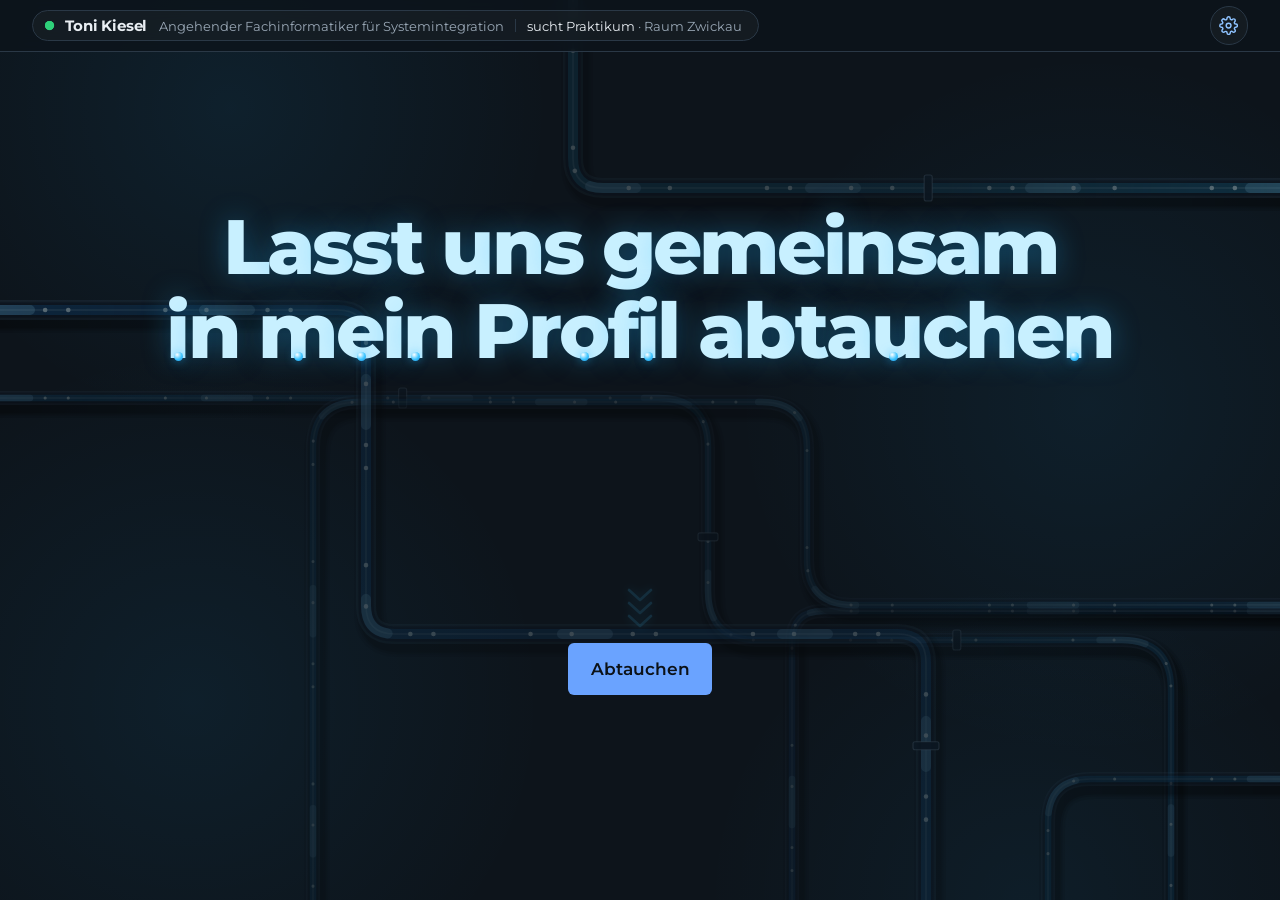
==== index.html @ 2f78e06b "Update index.html" ====
<!DOCTYPE html>
<html lang="de">
<head>
  <meta charset="UTF-8">
  <meta name="viewport" content="width=device-width, initial-scale=1">
  <title>Toni Kiesel – Profil</title>
  <meta name="description" content="Profil von Toni Kiesel: analytisch, lösungsorientiert, detailgenau und gewissenhaft. Interesse an IT und Systemintegration.">
  <script>
    (function () {
      var r = document.documentElement;
      r.classList.add('js');
      function get(k) { try { return localStorage.getItem(k); } catch (e) { return null; } }
      var m = get('tk-motion');
      var os = window.matchMedia && window.matchMedia('(prefers-reduced-motion: reduce)').matches;
      if (m === 'off' || (m !== 'on' && os)) r.classList.add('no-motion');
      if (get('tk-skip') === '1') { r.classList.add('returning'); if (r.classList.contains('no-motion')) r.classList.add('unlocked'); }
      if (get('tk-tritan') === '1') r.classList.add('tritan');
      if (get('tk-light') === '1') r.classList.add('light');
      window.tkNoMotion = function () { return r.classList.contains('no-motion'); };
    })();
  </script>
  <link rel="preload" href="montserrat.woff2" as="font" type="font/woff2" crossorigin>
  <style>
    @font-face {
      font-family: "Montserrat";
      src: url("montserrat.woff2") format("woff2");
      font-weight: 100 900; font-style: normal; font-display: swap;
    }
    :root {
      color-scheme: dark;
      --bg: #0d141b;
      --ink: #e9eef3;
      --muted: #9aa8b6;
      --line: #2a3846;
      --accent: #6aa3ff;
      --soft: #8fc3ff;
      --packet: #f08a1c;
      --act: var(--accent);
      --hint: #3cc4ff;
      --font: "Montserrat", "Avenir Next", "Segoe UI", Roboto, "Helvetica Neue", Arial, sans-serif;
    }
    * { box-sizing: border-box; }
    html { scroll-behavior: smooth; scroll-padding-top: 4rem; }
    body {
      margin: 0; background: var(--bg); color: var(--ink);
      font-family: var(--font); font-size: 1.0625rem; line-height: 1.65;
    }
    a { color: var(--act); text-underline-offset: 3px; }
    a:focus-visible { outline: 3px solid var(--act); outline-offset: 3px; border-radius: 2px; }
    /* Eigener Mauszeiger: schimmernder Ring (nur bei Maus) */
    .ring { position: fixed; left: 0; top: 0; width: 0; height: 0; z-index: 100; pointer-events: none; opacity: 0; transition: opacity .2s; }
    .ring.show { opacity: 1; }
    .ring::before {
      content: ""; position: absolute; left: -13px; top: -13px; width: 26px; height: 26px; border-radius: 50%;
      transition: transform .18s ease, border-color .18s ease, box-shadow .18s ease;
    }
    .ring::before {
      border: 2px solid rgba(34,180,255,.9);
      box-shadow: 0 0 10px rgba(34,180,255,.7), inset 0 0 8px rgba(34,180,255,.35);
      animation: glow 2.4s ease-in-out infinite;
    }
    .ring.link::before { transform: scale(1.35); }
    .ring.link::before { border-color: rgba(240,138,28,.95); box-shadow: 0 0 12px rgba(240,138,28,.75), inset 0 0 8px rgba(240,138,28,.35); animation: none; }
    .ring.down::before { transform: scale(.8); }
    .ring.link.down::before { transform: scale(1.1); }
    @keyframes glow { 50% { box-shadow: 0 0 18px rgba(34,180,255,.95), inset 0 0 11px rgba(34,180,255,.5); } }
    @media (hover: hover) and (pointer: fine) {
      html.has-ring, html.has-ring a, html.has-ring button, html.has-ring .btn, html.has-ring video { cursor: none; }
    }

    /* Wellen beim Klicken: Tropfen fällt in PC-Kühlflüssigkeit */
    .wave { position: fixed; left: 0; top: 0; width: 0; height: 0; z-index: 99; pointer-events: none;
      --c1: #9fe3ff; --c2: #1ea7ff; --c3: #07337a; --rgb: 34,180,255; }
    .wave.link { --c1: #ffd2a0; --c2: #f08a1c; --c3: #7a3500; --rgb: 240,138,28; }
    .wave .r {
      position: absolute; left: 0; top: 0; transform: translate(-50%, -50%); border-radius: 50%; opacity: 0;
      border: 3px solid var(--c2);
      box-shadow: 0 0 9px rgba(var(--rgb),.85), inset 0 0 5px 1px var(--c3), inset 2px 2px 3px rgba(255,255,255,.65);
      animation: wave 1.15s cubic-bezier(.1,.5,.3,1) forwards;
    }
    .wave .r:nth-child(1) { --o: 1; }
    .wave .r:nth-child(2) { --o: .8; animation-delay: .14s; }
    .wave .r:nth-child(3) { --o: .55; animation-delay: .28s; }
    .wave .c {
      position: absolute; left: 0; top: 0; transform: translate(-50%, -50%); border-radius: 50%; opacity: 0;
      background: radial-gradient(circle at 38% 34%, #fff 0 8%, var(--c1) 22%, var(--c2) 55%, rgba(var(--rgb),0) 74%);
      animation: impact .5s ease-out forwards;
    }
    /* Bits (0 und 1) spritzen aus dem Klick */
    .wave .bit {
      position: absolute; left: 0; top: 0; opacity: 0; line-height: 1; white-space: nowrap;
      font: 700 14px ui-monospace, "SFMono-Regular", Menlo, Consolas, "Liberation Mono", monospace;
      color: var(--c1); text-shadow: 0 0 6px rgba(var(--rgb),.95), 0 0 14px rgba(var(--rgb),.55);
      transform: translateY(-50%);
      animation: bit-x var(--t) linear forwards, bit-y var(--t) forwards, bit-rot var(--t) ease-out forwards, bit-fade var(--t) ease-in forwards;
    }
    @keyframes wave {
      0%   { width: 5px;  height: 5px;  opacity: 0; border-width: 3px; }
      10%  { opacity: var(--o); }
      100% { width: 66px; height: 66px; opacity: 0; border-width: 1.5px; }
    }
    @keyframes impact { 0% { width: 6px; height: 6px; opacity: 1; } 100% { width: 30px; height: 30px; opacity: 0; } }
    @keyframes bit-x { from { translate: -50% 0; } to { translate: calc(-50% + var(--dx)) 0; } }
    @keyframes bit-y {
      0%   { transform: translateY(-50%); animation-timing-function: cubic-bezier(.2,.7,.4,1); }
      40%  { transform: translateY(calc(-50% - var(--h))); animation-timing-function: cubic-bezier(.6,0,.9,.5); }
      100% { transform: translateY(calc(-50% + var(--fall))); }
    }
    @keyframes bit-rot { from { rotate: 0deg; } to { rotate: var(--rot); } }
    @keyframes bit-fade { 0% { opacity: 0; } 8% { opacity: 1; } 62% { opacity: 1; } 100% { opacity: 0; } }

    main { position: relative; z-index: 1; max-width: 64rem; margin: 0 auto; padding: 0 1.5rem; }

    /* Hintergrund des Profils: feine Linien und leuchtende Punkte */
    .stage { position: relative; padding-top: 3.25rem; }
    .backdrop {
      position: absolute; top: 0; left: 0; width: 100%; z-index: 0; pointer-events: none;
      background:
        radial-gradient(circle 20rem at 18% 12%, rgba(34,180,255,.08), rgba(34,180,255,0)),
        radial-gradient(circle 22rem at 85% 45%, rgba(34,180,255,.07), rgba(34,180,255,0)),
        radial-gradient(circle 22rem at 15% 78%, rgba(34,180,255,.07), rgba(34,180,255,0)),
        radial-gradient(circle 20rem at 80% 100%, rgba(34,180,255,.06), rgba(34,180,255,0));
    }
    .backdrop svg {
      position: absolute; inset: 0; width: 100%; height: 100%; display: block;
      -webkit-mask-image: linear-gradient(90deg, #000 0%, rgba(0,0,0,.55) 26%, rgba(0,0,0,.55) 74%, #000 100%);
              mask-image: linear-gradient(90deg, #000 0%, rgba(0,0,0,.55) 26%, rgba(0,0,0,.55) 74%, #000 100%);
    }
    .tube-flow  { animation: flow  var(--t, 12s) linear infinite; }
    .tube-sheen { animation: sheen var(--t2, 16s) linear infinite; }
    @keyframes flow  { to { stroke-dashoffset: -222.4; } }
    @keyframes sheen { to { stroke-dashoffset: -220; } }

    /* Vorstellung zwischen Video und Profil */
    .intro { min-height: calc(100svh - 2rem); display: grid; align-items: center; border-top: none; padding: 4rem 0; }
    .intro:focus { outline: none; }
    .intro-grid { display: grid; grid-template-columns: minmax(0, 1fr) auto; gap: clamp(2rem, 6vw, 5rem); align-items: center; }
    .intro-text { text-shadow: 0 0 12px rgba(13,20,27,.95), 0 0 4px rgba(13,20,27,.9); }
    .intro-name { margin: 0; font-size: clamp(2rem, 5.2vw, 4rem); font-weight: 200; letter-spacing: .14em; line-height: 1.1; text-transform: uppercase; color: var(--ink); }
    .intro-role { margin: .7rem 0 1.2rem; font-size: clamp(1rem, 2.3vw, 1.6rem); font-weight: 300; letter-spacing: .06em; line-height: 1.3; text-transform: uppercase; color: var(--soft); }
    .intro-text p:not(.intro-role) { margin: 0 0 .6rem; max-width: 36rem; font-weight: 300; }
    .intro-line { max-width: 36rem; height: 1px; margin: 1.6rem 0 1rem; background: linear-gradient(90deg, rgba(106,163,255,.85), rgba(106,163,255,.12)); }
    .intro-links { max-width: 36rem; display: flex; gap: .9rem; justify-content: flex-end; }
    .intro-links a { width: 2.5rem; height: 2.5rem; display: grid; place-items: center; color: var(--soft); border-radius: 8px; transition: color .2s, transform .2s, background .2s; }
    .intro-links a:hover { color: #fff; background: rgba(106,163,255,.15); transform: translateY(-2px); }
    .intro-links svg { width: 1.7rem; height: 1.7rem; display: block; }
    /* Foto: Lichtpunkt mit Schweif läuft im Uhrzeigersinn um den Rahmen */
    @property --a { syntax: "<angle>"; inherits: false; initial-value: 0deg; }
    @keyframes orbit { to { --a: 360deg; } }
    .intro-photo { position: relative; width: clamp(11rem, 22vw, 16rem); aspect-ratio: 5 / 7; border-radius: 10px; border: 1px solid rgba(120,175,230,.4); box-shadow: 0 16px 44px rgba(0,0,0,.4), 0 0 30px rgba(34,160,255,.12); }
    .intro-photo img { width: 100%; height: 100%; object-fit: cover; object-position: 50% 25%; display: block; transform: scaleX(-1); border-radius: 9px; }
    .intro-photo::before, .intro-photo::after {
      content: ""; position: absolute; inset: -3px; border-radius: 13px; padding: 3px; pointer-events: none;
      background: conic-gradient(from var(--a), rgba(90,190,255,0) 0deg, rgba(90,190,255,0) 190deg, rgba(90,190,255,.4) 265deg, rgba(120,215,255,.85) 335deg, rgba(240,251,255,1) 358deg, rgba(90,190,255,0) 360deg);
      -webkit-mask: linear-gradient(#000 0 0) content-box, linear-gradient(#000 0 0);
      -webkit-mask-composite: xor; mask-composite: exclude;
      animation: orbit 6s linear infinite;
    }
    .intro-photo::after { inset: -5px; border-radius: 15px; padding: 5px; filter: blur(7px); opacity: 1; }
    .intro-photo.paused::before, .intro-photo.paused::after { animation-play-state: paused; }
    .profile { padding: 5rem 0 4rem; }
    .profile-head { text-align: center; margin-bottom: 3.5rem; }
    h1, h2.h1like {
      margin: 0 0 1rem; font-size: clamp(1.5rem, 4.6vw, 3rem); line-height: 1.2;
      font-weight: 300; letter-spacing: .08em; text-transform: uppercase;
    }
    .keywords {
      margin: 0; font-size: clamp(.8rem, 1.9vw, 1.05rem); font-weight: 300; line-height: 1.6;
      letter-spacing: .14em; text-transform: uppercase; color: var(--soft);
    }
    /* Mini-Terminal neben dem Projekt */
    .term { width: 100%; width: 100%; max-width: 24rem; justify-self: end; overflow: hidden; border-radius: 12px; border: 1px solid rgba(120,175,230,.26); background: rgba(8,14,22,.6); box-shadow: 0 10px 28px rgba(0,0,0,.3); padding: 0; font-family: ui-monospace, "SFMono-Regular", Menlo, Consolas, "Liberation Mono", monospace; }
    .term-bar { display: flex; align-items: center; gap: .4rem; padding: .55rem .9rem; border-bottom: 1px solid rgba(120,175,230,.16); background: rgba(255,255,255,.025); position: relative; z-index: 1; }
    .term-bar i { width: 10px; height: 10px; border-radius: 50%; background: rgba(150,200,255,.28); }
    .term-bar span { margin-left: .6rem; font-size: .75rem; color: var(--muted); }
    .term pre { position: relative; z-index: 1; margin: 0; padding: .9rem 1.1rem .4rem; min-height: 12.8em; font: inherit; font-size: .72rem; line-height: 1.6; color: #cfe8ff; white-space: pre-wrap; overflow-wrap: anywhere; }
    .term .p { color: #6fd0a0; }
    .term .o { color: var(--muted); }
    .term .ok { color: #6fd0a0; }
    .term .cur { display: inline-block; width: .55em; height: 1.05em; margin-left: 1px; vertical-align: text-bottom; background: #9fe0ff; animation: blink 1s steps(2, start) infinite; }
    @keyframes blink { to { visibility: hidden; } }
    .term-note { position: relative; z-index: 1; margin: 0; padding: 0 1.1rem .8rem; font: 400 .72rem/1.4 var(--font); color: rgba(154,168,182,.7); }

    /* Lebenslauf: ein Kasten pro Station, neueste oben */
    /* versetzt: ungerade links, gerade rechts; dazwischen läuft die Röhre */
    .cv { position: relative; display: grid; row-gap: 4.5rem; padding: 2.4rem 0 3.2rem; }
    .cv-svg {
      position: absolute; inset: 0; width: 100%; height: 100%; z-index: 0; pointer-events: none; overflow: visible;
      -webkit-mask-image: linear-gradient(to bottom, transparent 0, #000 40px, #000 calc(100% - 50px), transparent 100%);
              mask-image: linear-gradient(to bottom, transparent 0, #000 40px, #000 calc(100% - 50px), transparent 100%);
    }
    .cv-card { width: fit-content; min-width: min(100%, 21rem); max-width: min(calc(100% - 1.8rem), 41rem); padding: 1.5rem 2rem 1.6rem; }
    .cv-card.cv-wide { max-width: min(calc(100% - 1.8rem), 62rem); }
    .cv-card:nth-of-type(odd)  { justify-self: start; margin-left: 1.8rem; }
    .cv-card:nth-of-type(even) { justify-self: end;   margin-right: 1.8rem; }
    .cv-card > * { position: relative; z-index: 1; }
    .cv-date { margin: 0 0 1rem; font-size: .9rem; font-weight: 300; letter-spacing: .06em; text-transform: uppercase; color: var(--ink); }
    .cv-title { margin: 0; font-size: 1.5rem; line-height: 1.3; font-weight: 400; color: var(--soft); }
    .cv-where { margin: .3rem 0 0; font-size: 1.05rem; color: var(--muted); }
    .cv-list { margin: 1.1rem 0 0; padding: 0; list-style: none; display: grid; gap: .65rem; }
    .cv-list li { position: relative; padding-left: 1.5rem; }
    .cv-list li::before { content: ""; position: absolute; left: .2rem; top: .62em; width: .42rem; height: .42rem; border-radius: 50%; background: var(--accent); }
    .cv-list .h { display: block; font-weight: 500; color: var(--soft); }
    .cv-list .d { display: block; font-weight: 300; color: var(--ink); }
    /* Projekte: Text + Terminal gemeinsam in einem Kasten */
    .about-frame.proj-frame { max-width: none; margin-bottom: 0; }
    .proj-card { padding: 1.8rem 2rem; }
    .proj-list { position: relative; z-index: 1; }
    .proj-grid { display: grid; grid-template-columns: minmax(0, 1fr) minmax(0, 24rem); gap: 2.5rem; align-items: start; }
    .profile-grid { display: block; }
    .pcol .about-frame { margin-bottom: 1.8rem; }
    /* Foto links im Kasten, Text rechts, beides in einem Rahmen */
    .photo { position: relative; z-index: 1; min-height: 20rem; }
    .photo .portrait { position: absolute; inset: 0; width: 100%; height: 100%; aspect-ratio: auto; object-fit: cover; object-position: 50% 28%; border: 3px solid var(--accent); border-radius: 10px; outline: none; transform: none; }
    .about-text { align-self: center; padding: 1.4rem 2rem 1rem 0; position: relative; z-index: 1; }
    .name { margin: 0; font-size: clamp(2.2rem, 5.5vw, 3.4rem); line-height: 1.05; font-weight: 800; letter-spacing: -0.03em; }
    .portrait {
      flex: none; display: block; width: clamp(7rem, 26vw, 13rem); height: auto; aspect-ratio: 1; object-fit: cover;
      border: 4px solid var(--accent); border-radius: 12px; background: var(--line);
      outline: 1px solid var(--line); outline-offset: 5px;
    }
    /* Über-mich als Karte: dezenter Rahmen, versetzter zweiter Rahmen, Schimmern am Mauszeiger */
    .about-frame { position: relative; max-width: none; margin-bottom: 1.8rem; }
    .about-frame::before {
      content: ""; position: absolute; inset: -9px; z-index: 0; pointer-events: none;
      border: 1.5px solid rgba(110,175,255,.46); border-radius: 22px;
      -webkit-mask-image: linear-gradient(135deg, #000 0%, rgba(0,0,0,0) 62%);
              mask-image: linear-gradient(135deg, #000 0%, rgba(0,0,0,0) 62%);
    }
    .glass {
      position: relative; z-index: 1; overflow: hidden;
      border-radius: 14px;
      background: rgba(22,30,40,.66);
      -webkit-backdrop-filter: blur(6px); backdrop-filter: blur(6px);
      border: 1px solid rgba(120,175,230,.22);
      box-shadow: 0 14px 40px rgba(0,0,0,.35), inset 0 1px 0 rgba(255,255,255,.05);
    }
    .glass::before, .glass::after {
      content: ""; position: absolute; inset: 0; border-radius: inherit; pointer-events: none;
      opacity: 0; transition: opacity .35s ease;
    }
    /* Schimmer im Kasten */
    .glass::before {
      background:
        radial-gradient(70px circle at var(--mx, -300px) var(--my, -300px), rgba(200,235,255,.13), rgba(200,235,255,0) 100%),
        radial-gradient(300px circle at var(--mx, -300px) var(--my, -300px), rgba(60,170,255,.17), rgba(60,170,255,0) 100%);
    }
    /* Leuchten am Rand */
    .glass::after {
      padding: 1px;
      background: radial-gradient(190px circle at var(--mx, -300px) var(--my, -300px), rgba(150,220,255,.95), rgba(150,220,255,0) 100%);
      -webkit-mask: linear-gradient(#000 0 0) content-box, linear-gradient(#000 0 0);
      -webkit-mask-composite: xor; mask-composite: exclude;
    }
    .glass:hover::before, .glass:hover::after, .glass.lit::before, .glass.lit::after { opacity: 1; }
    .about { display: grid; grid-template-columns: minmax(0, 19rem) minmax(0, 1fr); gap: 2.2rem; padding: .55rem; }
    .about p { position: relative; z-index: 1; margin: 0 0 1rem; text-align: justify; hyphens: auto; font-weight: 300; }
    .about p:last-child { margin-bottom: .4rem; }
    .profile-head { text-shadow: 0 0 12px rgba(13,20,27,.95), 0 0 4px rgba(13,20,27,.9); }
    .btn {
      display: inline-block; padding: .75rem 1.4rem; background: var(--act); color: #0c1218;
      font-weight: 600; text-decoration: none; border-radius: 6px;
    }
    .btn:hover { filter: brightness(1.1); }


    section { padding: 3.5rem 0; border-top: 1px solid var(--line); }
    h2 { font-size: 1.7rem; letter-spacing: -0.02em; margin: 0 0 1rem; }
    .text { max-width: 40rem; }
    .project { max-width: 40rem; }
    .project h3 { margin: 0 0 .3rem; font-size: 1.15rem; }
    .project p { margin: 0; color: var(--muted); }
    /* Startbild: Titel mit tropfender Kühlflüssigkeit, danach das Video */
    .start {
      position: relative; min-height: 100vh; min-height: 100svh; overflow: hidden; border-top: 0;
      display: grid; place-items: center; padding: 2rem 1.5rem;
    }
    .drip-title {
      position: relative; margin: 0; text-align: center; color: #c8f0ff;
      font-size: clamp(2.6rem, 6vw, 5rem); line-height: 1.1; font-weight: 800; letter-spacing: -0.035em;
      text-shadow: 0 0 28px rgba(34,180,255,.35);
    }
    .drip-title .line { display: block; }
    .drip-title .w, .drip-title .ch { display: inline-block; }
    .drip-title .w { white-space: nowrap; }
    .sr { position: absolute; width: 1px; height: 1px; overflow: hidden; clip: rect(0 0 0 0); white-space: nowrap; }
    .drip { position: absolute; width: 0; height: 0; pointer-events: none; filter: drop-shadow(0 0 5px rgba(34,180,255,.55)); }
    .drip i { position: absolute; display: block; }
    .drip .strand {
      left: -1.5px; top: 0; width: 3px; height: 0; border-radius: 0 0 2px 2px;
      background: linear-gradient(#c8f0ff, #3cc4ff); animation: stretch var(--t) var(--delay) infinite;
    }
    .drip .strand::after {
      content: ""; position: absolute; left: 50%; bottom: 0; width: 9px; height: 9px; margin: 0 0 -6px -4.5px; border-radius: 50%;
      background: radial-gradient(circle at 35% 30%, #fff, #3cc4ff 55%, #1f8fe0);
      animation: bulb var(--t) var(--delay) infinite;
    }
    .drip .fall {
      left: -4.5px; top: -3px; width: 9px; height: 9px; border-radius: 50%; opacity: 0;
      background: radial-gradient(circle at 35% 30%, #fff, #3cc4ff 55%, #1f8fe0);
      animation: fall var(--t) var(--delay) infinite ease-in;
    }
    @keyframes stretch { 0% { height: 0; } 70% { height: var(--len); } 73% { height: calc(var(--len) * .8); } 77%, 100% { height: 0; } }
    @keyframes bulb { 0% { opacity: 0; transform: scale(.3); } 8% { opacity: 1; } 70% { opacity: 1; transform: scale(1); } 73%, 100% { opacity: 0; transform: scale(1); } }
    @keyframes fall {
      0%, 72% { opacity: 0; translate: 0 var(--len); }
      72.5% { opacity: 1; translate: 0 var(--len); }
      100% { opacity: 0; translate: 0 calc(var(--len) + var(--fall)); }
    }
    .start-inner { display: flex; flex-direction: column; align-items: center; gap: clamp(7rem, 24vh, 14rem); }
    .start-cta { position: relative; z-index: 2; display: flex; flex-direction: column; align-items: center; gap: .9rem; }
    /* Hinweis: drei Pfeilspitzen leuchten nacheinander auf (nur Helligkeit, keine Bewegung) */
    .hint { display: flex; flex-direction: column; align-items: center; }
    .hint i { display: block; width: 30px; height: 16px; margin-top: -3px; opacity: .15; will-change: opacity; animation: chev 1.6s ease-in-out infinite; }
    .hint i:nth-child(2) { animation-delay: .2s; }
    .hint i:nth-child(3) { animation-delay: .4s; }
    .hint svg {
      display: block; width: 100%; height: 100%; overflow: visible; fill: none;
      stroke: var(--hint); stroke-width: 2.6; stroke-linecap: round; stroke-linejoin: round;
      filter: drop-shadow(0 0 5px var(--hint));
    }
    @keyframes chev { 0%, 100% { opacity: .15; } 35% { opacity: 1; } 70% { opacity: .15; } }
    /* Sperre: Das Profil erscheint erst nach dem Klick auf „Abtauchen“ */
    html.js:not(.unlocked) .stage { display: none; }
    html.just-unlocked .stage { animation: stageIn 1.2s ease .2s both; }
    @keyframes stageIn { from { opacity: 0; transform: translateY(30px); } to { opacity: 1; transform: none; } }
    /* Feste Leiste oben: bleibt immer sichtbar, auch beim Abtauchen */
    .topbar {
      position: fixed; top: 0; left: 0; right: 0; z-index: 60; height: 3.25rem;
      display: flex; align-items: center; justify-content: space-between; gap: .8rem; padding: 0 clamp(.75rem, 3vw, 2rem);
      background: rgba(13,20,27,.82); border-bottom: 1px solid var(--line);
      -webkit-backdrop-filter: blur(10px); backdrop-filter: blur(10px);
    }
    .tb-pill {
      display: flex; align-items: center; gap: .7rem; min-width: 0; padding: .34rem 1rem .34rem .75rem;
      font-size: .82rem; line-height: 1.25; color: var(--muted); white-space: nowrap;
      border: 1px solid var(--line); border-radius: 999px; background: rgba(255,255,255,.03);
    }
    .tb-text { display: flex; align-items: baseline; gap: .7rem; min-width: 0; }
    .tb-name { font-weight: 700; font-size: .95rem; letter-spacing: -0.01em; color: var(--ink); }
    .tb-role { overflow: hidden; text-overflow: ellipsis; }
    .tb-div { align-self: center; width: 1px; height: 1em; background: var(--line); flex-shrink: 0; }
    .tb-status { color: var(--ink); }
    .tb-where { color: var(--muted); }
    .tb-dot { position: relative; width: .55rem; height: .55rem; border-radius: 50%; background: #2fd07a; flex-shrink: 0; }
    .tb-dot::after {
      content: ""; position: absolute; inset: 0; border-radius: 50%; background: #2fd07a;
      will-change: transform, opacity; animation: dot 2.4s ease-out infinite;
    }
    @keyframes dot { 0% { transform: scale(1); opacity: .6; } 70%, 100% { transform: scale(2.6); opacity: 0; } }
    @media (max-width: 900px) { .tb-role, .tb-role + .tb-div { display: none; } }
    @media (max-width: 520px) {
      .tb-pill { font-size: .72rem; padding: .3rem .85rem .3rem .65rem; }
      .tb-text { flex-direction: column; align-items: flex-start; gap: 0; }
      .tb-name { font-size: .85rem; }
      .tb-div { display: none; }
    }

    .tb-set { position: relative; flex-shrink: 0; }
    .tb-gear {
      display: grid; place-items: center; width: 2.4rem; height: 2.4rem; padding: 0; color: var(--soft);
      background: rgba(255,255,255,.03); border: 1px solid var(--line); border-radius: 50%; cursor: pointer;
      transition: color .2s, border-color .2s, background .2s;
    }
    .tb-gear svg { width: 1.2rem; height: 1.2rem; transition: transform .5s cubic-bezier(.3,.7,.3,1); }
    .tb-gear:hover, .tb-gear[aria-expanded="true"] { color: #fff; border-color: rgba(143,195,255,.5); background: rgba(106,163,255,.12); }
    .tb-gear[aria-expanded="true"] svg { transform: rotate(60deg); }
    .tb-gear:focus-visible, .switch:focus-visible, .linkbtn:focus-visible { outline: 3px solid var(--act); outline-offset: 2px; }

    .settings {
      position: absolute; right: 0; top: calc(100% + .7rem); width: min(21rem, calc(100vw - 1.5rem)); padding: 1.1rem 1.1rem .9rem;
      background: #101a24; border: 1px solid #33465a; border-radius: 12px; box-shadow: 0 18px 50px rgba(0,0,0,.55);
      opacity: 0; transform: translateY(-6px); transition: opacity .2s ease, transform .2s ease;
    }
    .settings.open { opacity: 1; transform: none; }
    .settings[hidden] { display: none; }
    .set-title { margin: 0 0 .8rem; font-size: 1rem; font-weight: 700; color: var(--ink); }
    .set-row { display: flex; align-items: center; justify-content: space-between; gap: 1rem; padding: .7rem 0; border-top: 1px solid var(--line); }
    .set-row label { cursor: pointer; }
    .set-name { display: block; font-size: .92rem; font-weight: 600; color: var(--ink); line-height: 1.3; }
    .beta {
      display: inline-block; margin-left: .35rem; padding: .05rem .45rem; vertical-align: .1em;
      font-size: .68rem; font-weight: 600; line-height: 1.4; color: var(--act);
      border: 1px solid var(--act); border-radius: 999px;
    }
    .set-desc { display: block; margin-top: .15rem; font-size: .78rem; color: var(--muted); line-height: 1.4; }
    .set-note { margin: .5rem 0 0; padding-top: .7rem; border-top: 1px solid var(--line); font-size: .74rem; color: var(--muted); line-height: 1.45; }
    .switch {
      position: relative; flex-shrink: 0; width: 2.6rem; height: 1.45rem; padding: 0; border-radius: 999px; cursor: pointer;
      background: #26384a; border: 1px solid #3a526a; transition: background .2s, border-color .2s;
    }
    .switch::after {
      content: ""; position: absolute; top: 50%; left: .15rem; width: 1.05rem; height: 1.05rem; margin-top: -.525rem; border-radius: 50%;
      background: #c9d6e2; transition: transform .2s cubic-bezier(.3,.7,.3,1), background .2s;
    }
    .switch[aria-checked="true"] { background: var(--act); border-color: var(--act); }
    .switch[aria-checked="true"]::after { transform: translateX(1.15rem); background: #0c1218; }

    /* Hinweis am Ende des Profils */
    .revisit {
      display: flex; align-items: center; gap: 1.1rem; margin: 2.5rem 0 2rem; padding: 1.1rem 1.3rem;
      background: linear-gradient(90deg, rgba(106,163,255,.10), rgba(106,163,255,.03));
      border: 1px solid rgba(106,163,255,.35); border-left: 3px solid var(--act); border-radius: 12px;
      box-shadow: 0 0 0 rgba(106,163,255,0); transition: box-shadow 1.2s ease, border-color 1.2s ease;
    }
    .revisit > * { position: relative; z-index: 1; }
    .revisit.pulse { box-shadow: 0 0 26px rgba(106,163,255,.22); border-color: rgba(106,163,255,.6); border-left-color: var(--act); }
    .revisit-icon {
      flex-shrink: 0; display: grid; place-items: center; width: 2.6rem; height: 2.6rem; border-radius: 50%;
      color: var(--act); background: rgba(106,163,255,.12); border: 1px solid rgba(106,163,255,.35);
    }
    .revisit-icon svg { width: 1.3rem; height: 1.3rem; }
    .revisit-text { flex: 1; min-width: 0; margin: 0; color: var(--muted); font-size: .95rem; line-height: 1.5; }
    .revisit-text strong { display: block; color: var(--ink); font-weight: 600; }
    .linkbtn {
      flex-shrink: 0; padding: .55rem 1rem; font: 600 .9rem var(--font); color: var(--act); cursor: pointer;
      background: transparent; border: 1px solid var(--act); border-radius: 8px; transition: background .2s, color .2s;
    }
    .linkbtn:hover { background: var(--act); color: #0c1218; }
    @media (max-width: 600px) {
      .revisit { flex-wrap: wrap; align-items: flex-start; }
      .revisit-text { flex-basis: calc(100% - 3.7rem); }
      .linkbtn { margin-left: 3.7rem; }
    }
    html.tritan .revisit { border-color: rgba(245,160,74,.35); background: linear-gradient(90deg, rgba(245,160,74,.08), rgba(245,160,74,.02)); }
    html.tritan .revisit-icon { background: rgba(245,160,74,.1); border-color: rgba(245,160,74,.35); }

    /* Farben für Blau-Gelb-Sehschwäche (Tritanopie): Klickbares in Orange statt Blau,
       damit es sich klar von den blauen Deko-Elementen abhebt */
    html.tritan { --act: #f5a04a; --hint: #f5a04a; }
    html.tritan .tb-dot, html.tritan .tb-dot::after { background: #e9eef3; }
    html.tritan .tb-dot { box-shadow: 0 0 0 2px #2fd07a; }
    html.tritan .tb-gear { color: #f5a04a; }
    footer { padding: 2rem 0 3rem; color: var(--muted); font-size: .95rem; border-top: 1px solid var(--line); }

    /* Kontakt: Text links, Formular rechts */
    .contact-grid { display: grid; grid-template-columns: minmax(0, 1fr) minmax(0, 1.25fr); gap: clamp(1.8rem, 5vw, 4rem); align-items: start; }
    .contact-info p { margin: 0 0 1.2rem; color: var(--muted); max-width: 26rem; }
    .contact-alt a { font-weight: 600; word-break: break-all; }
    .contact-gh {
      display: flex; align-items: center; gap: .9rem; max-width: 22rem; margin-top: 1.6rem; padding: .85rem 1.1rem;
      color: var(--ink); text-decoration: none;
    }
    .contact-gh > * { position: relative; z-index: 1; }
    .contact-gh-icon { display: grid; place-items: center; width: 2.4rem; height: 2.4rem; border-radius: 50%; border: 1px solid rgba(120,175,230,.3); color: var(--act); flex-shrink: 0; }
    .contact-gh-icon svg { width: 1.25rem; height: 1.25rem; }
    .contact-gh-text { display: flex; flex-direction: column; line-height: 1.3; font-size: .9rem; color: var(--muted); }
    .contact-gh-text strong { color: var(--ink); font-size: 1rem; }
    .contact-gh:focus-visible { outline: 3px solid var(--act); outline-offset: 3px; border-radius: 14px; }
    .contact-form { padding: clamp(1.2rem, 3vw, 2rem); }
    .contact-form > * { position: relative; z-index: 1; }
    .field { margin-bottom: 1.1rem; }
    .field label { display: block; margin-bottom: .4rem; font-size: .9rem; font-weight: 600; color: var(--ink); }
    .req { color: var(--hint); }
    .field input, .field textarea {
      display: block; width: 100%; padding: .75rem .9rem; font: 400 1rem/1.5 var(--font); color: var(--ink);
      background: rgba(9,15,21,.65); border: 1px solid var(--line); border-radius: 8px;
      transition: border-color .2s, box-shadow .2s;
    }
    .field textarea { min-height: 8.5rem; resize: vertical; }
    .field input::placeholder, .field textarea::placeholder { color: var(--muted); opacity: .7; }
    .field input:focus, .field textarea:focus { outline: none; border-color: var(--act); box-shadow: 0 0 0 3px rgba(106,163,255,.22); }
    .field-err { display: none; margin: .35rem 0 0; font-size: .85rem; color: #ff8a8a; }
    .field.bad input, .field.bad textarea { border-color: #ff6b6b; box-shadow: 0 0 0 3px rgba(255,107,107,.15); }
    .field.bad .field-err { display: block; }
    .hp { position: absolute !important; left: -9999px; width: 1px; height: 1px; overflow: hidden; }
    .form-foot { display: flex; align-items: center; justify-content: space-between; gap: 1rem; flex-wrap: wrap; margin-top: 1.4rem; }
    .form-req { font-size: .85rem; color: var(--muted); }
    .contact-form .btn { border: 0; cursor: pointer; font: 600 1rem var(--font); }
    .contact-form .btn:focus-visible { outline: 3px solid var(--act); outline-offset: 3px; }
    .contact-form .btn[disabled] { opacity: .65; cursor: progress; }
    .form-note { margin: 1rem 0 0; font-size: .8rem; line-height: 1.5; color: var(--muted); }
    .form-status { margin: 0; font-size: .95rem; font-weight: 600; }
    .form-status:not(:empty) { margin-top: 1rem; padding: .75rem .9rem; border-radius: 8px; }
    .form-status.ok { color: #7ee2a8; background: rgba(47,208,122,.1); border: 1px solid rgba(47,208,122,.35); }
    .form-status.err { color: #ff8a8a; background: rgba(255,107,107,.08); border: 1px solid rgba(255,107,107,.35); }
    html.tritan .field input:focus, html.tritan .field textarea:focus { box-shadow: 0 0 0 3px rgba(245,160,74,.25); }
    @media (max-width: 760px) {
      .contact-grid { grid-template-columns: 1fr; }
    }

    /* Abtauch-Übergang: Kühlflüssigkeit steigt auf */
    .dive { position: fixed; inset: 0; z-index: 50; overflow: hidden; pointer-events: none; visibility: hidden; }
    .dive.rise, .dive.exit { visibility: visible; pointer-events: auto; }
    .coolant {
      position: absolute; left: 0; right: 0; top: 0; height: calc(100% + 40vh);
      background: linear-gradient(rgba(15,42,64,0) 0, rgba(15,42,64,.9) 22vh, #0f2a40 40vh, #0d1a25 100%);
      transform: translateY(100%); opacity: 1;
    }
    .dive.rise .coolant { transform: translateY(-40vh); transition: transform 1s cubic-bezier(.65,0,.35,1); }
    .dive.exit .coolant { transform: translateY(-40vh); opacity: 0; transition: opacity .9s ease; }
    .bubble {
      position: absolute; bottom: 0; border-radius: 50%; opacity: 0;
      background: radial-gradient(circle at 35% 30%, rgba(255,255,255,.35), rgba(200,235,255,.06) 60%); border: 1px solid rgba(200,235,255,.4);
    }
    /* Wiederkehrende Besucher: kein Startbild, das Abtauchen startet von selbst */
    html.returning .start { display: none; }
    .dive-msg {
      position: absolute; inset: 0; z-index: 1; display: grid; place-items: center; padding: 1.5rem;
      margin: 0; text-align: center; color: #c8f0ff; opacity: 0;
      font-size: clamp(2.8rem, 8vw, 6.5rem); line-height: 1.05; font-weight: 800; letter-spacing: -0.035em;
      text-shadow: 0 0 28px rgba(34,180,255,.45), 0 0 70px rgba(34,180,255,.25);
    }
    .dive.welcome.rise .dive-msg { animation: msgIn .7s cubic-bezier(.2,.7,.3,1) .45s both; }
    .dive.welcome.exit .dive-msg { opacity: 1; animation: msgOut .6s ease both; }
    @keyframes msgIn { from { opacity: 0; transform: translateY(24px) scale(.97); filter: blur(6px); } to { opacity: 1; transform: none; filter: none; } }
    @keyframes msgOut { to { opacity: 0; transform: translateY(-18px); filter: blur(4px); } }
    .dive.rise .bubble, .dive.exit .bubble { animation-name: bubble; animation-timing-function: cubic-bezier(.4,0,.6,1); animation-fill-mode: both; }
    @keyframes bubble {
      0% { transform: translate3d(0, 0, 0); opacity: 0; }
      25% { opacity: var(--o, .7); }
      100% { transform: translate3d(var(--dx, 0px), var(--rise, -70vh), 0); opacity: 0; }
    }

    /* Ein Moment beim Laden: das Netz baut sich auf */
    @keyframes draw { to { stroke-dashoffset: 0; } }
    @keyframes show { to { opacity: 1; } }
    /* Animationen aus (Einstellung oder Systemvorgabe) */
    html.no-motion .dive, html.no-motion .wave, html.no-motion .drip { display: none !important; }
    html.no-motion *, html.no-motion *::before, html.no-motion *::after { animation: none !important; transition: none !important; }
    html.no-motion .hint i { opacity: .8; }
    html.no-motion { scroll-behavior: auto; }

    @media (max-width: 760px) {
      .profile { padding-top: 3rem; }
      .intro { padding: 3rem 0; }
      .intro-grid { grid-template-columns: 1fr; gap: 1.8rem; }
      .intro-photo { order: -1; width: 11rem; }
      .intro-links { justify-content: flex-start; }
      .about { grid-template-columns: 1fr; gap: 1.1rem; padding: .5rem; }
      .photo { min-height: 0; height: 16rem; }
      .about-text { padding: 0 .9rem .8rem; }
      .proj-card { padding: 1.3rem 1.2rem; }
      .cv { row-gap: 3rem; }
      .cv-card.cv-wide { max-width: none; }
      .cv-card { width: calc(100% - 1.8rem); min-width: 0; max-width: none; padding: 1.2rem 1.2rem 1.3rem; }
      .cv-title { font-size: 1.25rem; }
      .proj-grid { grid-template-columns: 1fr; gap: 1.8rem; }
      .term { justify-self: stretch; max-width: none; }
      .about p { text-align: left; }
      .about-frame::before { inset: -6px; border-radius: 19px; }
    }

    /* ===== Helles Design ===== */
    html.light {
      color-scheme: light;
      --bg: #eaf1f7; --ink: #142230; --muted: #4d6073; --line: #c6d4e1;
      --accent: #1d68c9; --soft: #1f5fa8; --act: #1d68c9; --hint: #1d8fe0;
    }
    html.light.tritan { --act: #b4570a; --hint: #c8680f; }
    html.light .btn, html.light .linkbtn:hover { color: #fff; }
    html.light .backdrop {
      background:
        radial-gradient(circle 22rem at 18% 12%, rgba(60,160,255,.16), rgba(60,160,255,0)),
        radial-gradient(circle 24rem at 85% 45%, rgba(60,160,255,.13), rgba(60,160,255,0)),
        radial-gradient(circle 24rem at 15% 78%, rgba(60,160,255,.13), rgba(60,160,255,0)),
        radial-gradient(circle 22rem at 80% 100%, rgba(60,160,255,.11), rgba(60,160,255,0));
    }
    html.light .backdrop svg { opacity: .3; filter: saturate(.85); }
    html.light .cv-svg { opacity: .55; }
    html.light .term { background: #101a24; border-color: #26384a; box-shadow: 0 12px 30px rgba(20,40,70,.25); }
    html.light .intro-text, html.light .profile-head { text-shadow: 0 0 14px rgba(234,241,247,.95), 0 0 4px rgba(234,241,247,.9); }
    html.light .intro-links a:hover { color: var(--act); background: rgba(29,104,201,.1); }
    html.light .intro-line { background: linear-gradient(90deg, rgba(29,104,201,.7), rgba(29,104,201,.1)); }
    html.light .drip-title { color: #0f5fa8; text-shadow: 0 0 26px rgba(40,150,255,.28); }
    html.light .glass {
      background: rgba(255,255,255,.72); border-color: rgba(40,100,170,.18);
      box-shadow: 0 14px 36px rgba(30,70,120,.12), inset 0 1px 0 rgba(255,255,255,.8);
    }
    html.light .glass::before {
      background:
        radial-gradient(70px circle at var(--mx, -300px) var(--my, -300px), rgba(255,255,255,.7), rgba(255,255,255,0) 100%),
        radial-gradient(300px circle at var(--mx, -300px) var(--my, -300px), rgba(40,140,255,.12), rgba(40,140,255,0) 100%);
    }
    html.light .glass::after { background: radial-gradient(190px circle at var(--mx, -300px) var(--my, -300px), rgba(30,120,230,.75), rgba(30,120,230,0) 100%); }
    html.light .about-frame::before { border-color: rgba(30,100,190,.35); }
    html.light .intro-photo { border-color: rgba(30,100,190,.35); box-shadow: 0 16px 40px rgba(30,70,120,.18); }
    html.light .topbar { background: rgba(240,245,250,.85); }
    html.light .tb-pill, html.light .tb-gear { background: rgba(255,255,255,.7); }
    html.light .tb-gear:hover, html.light .tb-gear[aria-expanded="true"] { color: var(--act); border-color: rgba(29,104,201,.45); background: rgba(29,104,201,.08); }
    html.light .settings { background: #fff; border-color: #c6d4e1; box-shadow: 0 18px 44px rgba(30,60,100,.18); }
    html.light .switch { background: #d3dde7; border-color: #b6c5d4; }
    html.light .switch::after { background: #fff; box-shadow: 0 1px 2px rgba(0,0,0,.2); }
    html.light .switch[aria-checked="true"] { background: var(--act); border-color: var(--act); }
    html.light .switch[aria-checked="true"]::after { background: #fff; }
    html.light .revisit { background: linear-gradient(90deg, rgba(29,104,201,.09), rgba(255,255,255,.6)); border-color: rgba(29,104,201,.3); }
    html.light .revisit-icon { background: rgba(29,104,201,.08); border-color: rgba(29,104,201,.3); }
    html.light.tritan .revisit { background: linear-gradient(90deg, rgba(180,87,10,.08), rgba(255,255,255,.6)); border-color: rgba(180,87,10,.3); }
    html.light.tritan .revisit-icon { background: rgba(180,87,10,.07); border-color: rgba(180,87,10,.3); }
    html.light .dive-msg { color: #f2fbff; text-shadow: 0 0 24px rgba(10,60,120,.55), 0 0 60px rgba(120,200,255,.45); }
    html.light .field input, html.light .field textarea { background: #fff; border-color: #b9c9d8; }
    html.light .field input:focus, html.light .field textarea:focus { box-shadow: 0 0 0 3px rgba(29,104,201,.18); }
    html.light .field-err, html.light .form-status.err { color: #c0262d; }
    html.light .field.bad input, html.light .field.bad textarea { border-color: #d0343b; box-shadow: 0 0 0 3px rgba(208,52,59,.12); }
    html.light .form-status.ok { color: #13703f; background: rgba(30,160,90,.1); border-color: rgba(30,160,90,.35); }
    html.light .form-status.err { background: rgba(208,52,59,.07); border-color: rgba(208,52,59,.35); }
    html.light .contact-gh-icon { border-color: rgba(29,104,201,.3); }
    html.light .coolant { background: linear-gradient(rgba(70,150,215,0) 0, rgba(70,150,215,.9) 22vh, #3f8fd0 40vh, #1f5f99 100%); }
    html.light .ring::before { border-color: rgba(20,120,220,.95); box-shadow: 0 0 8px rgba(20,120,220,.45), inset 0 0 6px rgba(20,120,220,.25); }
    html.light .ring.link::before { border-color: rgba(220,110,10,.95); box-shadow: 0 0 10px rgba(220,110,10,.5); }
  </style>
</head>
<body>
  <header class="topbar">
    <div class="tb-pill">
      <span class="tb-dot" aria-hidden="true"></span>
      <span class="tb-text">
        <span class="tb-name">Toni Kiesel</span>
        <span class="tb-role">Angehender Fachinformatiker für Systemintegration</span>
        <span class="tb-div" aria-hidden="true"></span>
        <span><span class="tb-status">sucht Praktikum</span><span class="tb-where"> · Raum Zwickau</span></span>
      </span>
    </div>
    <div class="tb-set">
      <button class="tb-gear" id="gear" type="button" aria-expanded="false" aria-controls="settings" aria-label="Einstellungen">
        <svg viewBox="0 0 24 24" fill="none" stroke="currentColor" stroke-width="1.8" stroke-linecap="round" stroke-linejoin="round" aria-hidden="true"><circle cx="12" cy="12" r="3"/><path d="M19.4 15a1.65 1.65 0 0 0 .33 1.82l.06.06a2 2 0 1 1-2.83 2.83l-.06-.06a1.65 1.65 0 0 0-1.82-.33 1.65 1.65 0 0 0-1 1.51V21a2 2 0 1 1-4 0v-.09A1.65 1.65 0 0 0 9 19.4a1.65 1.65 0 0 0-1.82.33l-.06.06a2 2 0 1 1-2.83-2.83l.06-.06a1.65 1.65 0 0 0 .33-1.82 1.65 1.65 0 0 0-1.51-1H3a2 2 0 1 1 0-4h.09A1.65 1.65 0 0 0 4.6 9a1.65 1.65 0 0 0-.33-1.82l-.06-.06a2 2 0 1 1 2.83-2.83l.06.06a1.65 1.65 0 0 0 1.82.33H9a1.65 1.65 0 0 0 1-1.51V3a2 2 0 1 1 4 0v.09a1.65 1.65 0 0 0 1 1.51 1.65 1.65 0 0 0 1.82-.33l.06-.06a2 2 0 1 1 2.83 2.83l-.06.06a1.65 1.65 0 0 0-.33 1.82V9a1.65 1.65 0 0 0 1.51 1H21a2 2 0 1 1 0 4h-.09a1.65 1.65 0 0 0-1.51 1z"/></svg>
      </button>
      <div class="settings" id="settings" role="dialog" aria-label="Einstellungen" hidden>
        <p class="set-title">Einstellungen</p>
        <div class="set-row">
          <label for="setLight"><span class="set-name">Helles Design <span class="beta">Beta</span></span><span class="set-desc">Helle Farben statt dunklem Unterwasser-Look</span></label>
          <button class="switch" id="setLight" type="button" role="switch" aria-checked="false"></button>
        </div>
        <div class="set-row">
          <label for="setMotion"><span class="set-name">Animationen</span><span class="set-desc">Tropfen, Übergänge und bewegte Effekte</span></label>
          <button class="switch" id="setMotion" type="button" role="switch" aria-checked="true"></button>
        </div>
        <div class="set-row">
          <label for="setSkip"><span class="set-name">Direkt zum Profil</span><span class="set-desc">Beim nächsten Besuch automatisch abtauchen</span></label>
          <button class="switch" id="setSkip" type="button" role="switch" aria-checked="false"></button>
        </div>
        <div class="set-row">
          <label for="setTritan"><span class="set-name">Farben bei Blau-Gelb-Sehschwäche</span><span class="set-desc">Angepasste Farben für Menschen mit Tritanopie</span></label>
          <button class="switch" id="setTritan" type="button" role="switch" aria-checked="false"></button>
        </div>
        <p class="set-note">Deine Auswahl wird nur in diesem Browser gespeichert, und nur wenn du hier etwas änderst.</p>
      </div>
    </div>
  </header>
  <div class="backdrop" aria-hidden="true"></div>
  <div class="dive" id="dive" aria-hidden="true"><div class="coolant"></div><p class="dive-msg">Willkommen zurück</p></div>

  <section class="start" aria-label="Einleitung">
    <div class="start-inner">
      <p class="drip-title" id="dripTitle"><span class="line">Lasst uns gemeinsam</span> <span class="line">in mein Profil abtauchen</span></p>
      <div class="start-cta">
        <span class="hint" aria-hidden="true"><i><svg viewBox="0 0 30 16"><path d="M4 3l11 10 11-10"/></svg></i><i><svg viewBox="0 0 30 16"><path d="M4 3l11 10 11-10"/></svg></i><i><svg viewBox="0 0 30 16"><path d="M4 3l11 10 11-10"/></svg></i></span>
        <a class="btn" href="#intro">Abtauchen</a>
      </div>
    </div>
  </section>

  <div class="stage">
  <main>
    <section class="intro" id="intro" aria-label="Vorstellung">
      <div class="intro-grid">
        <div class="intro-text">
          <h1 class="intro-name">Toni Kiesel</h1>
          <p class="intro-role">Angehender Fachinformatiker für Systemintegration</p>
          <p>Ich komme aus dem Bäckerhandwerk und starte gerade in die IT, mit dem Ziel, Fachinformatiker für Systemintegration zu werden.</p>
          <p>Technik verstehen, ausprobieren und Probleme Schritt für Schritt lösen: Das treibt mich dabei jeden Tag an.</p>
          <div class="intro-line"></div>
          <div class="intro-links">
            <a href="https://github.com/tonikiesel" target="_blank" rel="noopener" aria-label="Toni Kiesel auf GitHub">
              <svg viewBox="0 0 16 16" aria-hidden="true"><path fill="currentColor" d="M8 0C3.58 0 0 3.58 0 8c0 3.54 2.29 6.53 5.47 7.59.4.07.55-.17.55-.38 0-.19-.01-.82-.01-1.49-2.01.37-2.53-.49-2.69-.94-.09-.23-.48-.94-.82-1.13-.28-.15-.68-.52-.01-.53.63-.01 1.08.58 1.23.82.72 1.21 1.87.87 2.33.66.07-.52.28-.87.51-1.07-1.78-.2-3.64-.89-3.64-3.95 0-.87.31-1.59.82-2.15-.08-.2-.36-1.02.08-2.12 0 0 .67-.21 2.2.82.64-.18 1.32-.27 2-.27.68 0 1.36.09 2 .27 1.53-1.04 2.2-.82 2.2-.82.44 1.1.16 1.92.08 2.12.51.56.82 1.27.82 2.15 0 3.07-1.87 3.75-3.65 3.95.29.25.54.73.54 1.48 0 1.07-.01 1.93-.01 2.2 0 .21.15.46.55.38A8.013 8.013 0 0016 8c0-4.42-3.58-8-8-8z"/></svg>
            </a>
          </div>
        </div>
        <div class="intro-photo"><img src="toni.jpg" width="600" height="600" alt="Porträt von Toni Kiesel"></div>
      </div>
    </section>

    <header class="profile" id="profil">
      <div class="profile-head">
        <h2 class="h1like">Profil – Moin, ich bin Toni</h2>
        <p class="keywords">Analytisch, lösungsorientiert, detailgenau und gewissenhaft</p>
      </div>

      <div class="profile-grid">
        <div class="pcol">
          <div class="about-frame">
          <div class="about glass">
            <div class="photo"><img class="portrait" src="toni.jpg" width="600" height="600" alt="Porträt von Toni Kiesel"></div>
            <div class="about-text">
            <p>Nach meiner Ausbildung zum Bäcker habe ich mehrere Jahre als Bäckergeselle gearbeitet. Dort habe ich gelernt, präzise zu arbeiten, Abläufe zu koordinieren und auch unter Zeitdruck auf Qualität zu achten. Das hat mich detailgenau und gewissenhaft gemacht.</p>
            <p>Diese Arbeitsweise nehme ich mit in die IT. Wenn technisch etwas nicht funktioniert, gehe ich analytisch vor: Ich suche die Ursache, prüfe Schritt für Schritt und arbeite lösungsorientiert, bis alles wieder läuft. Im Freundes- und Familienkreis bin ich oft der Erste, den man bei technischen Problemen fragt.</p>
            <p>In meiner Freizeit konfiguriere ich gern verschiedene Systeme und schraube auch mal daran herum, um zu verstehen, wie alles zusammenhängt. Ich habe eine Liebe für Hardware und mit Python erste kleine Skripte geschrieben. Diese Neugier möchte ich in der Systemintegration zum Beruf machen.</p>
            </div>
          </div>
          </div>
        </div>
      </div>
    </header>

    <section id="lebenslauf">
      <h2>Lebenslauf</h2>
      <div class="cv">
      <article class="glass cv-card">
        <p class="cv-date">Juli 2026 – Juli 2028</p>
        <h3 class="cv-title">Fachinformatiker für Systemintegration (IHK), Umschulung</h3>
        <p class="cv-where">bei WBS Training SE, Finsterwalde</p>
      </article>
      <article class="glass cv-card">
        <p class="cv-date">September 2027 – Februar 2028</p>
        <h3 class="cv-title">Betriebliches (Pflicht-)Praktikum – 6 Monate</h3>
        <p class="cv-where">in einem Unternehmen mit Ausbildereignung</p>
      </article>
      <article class="glass cv-card cv-wide">
        <p class="cv-date">März 2026 – Mai 2026</p>
        <h3 class="cv-title">IT-Vorbereitungskurs</h3>
        <p class="cv-where">bei WBS Training SE, Finsterwalde</p>
        <ul class="cv-list">
            <li><span class="h">Grundlagen, Algorithmen und Datenstrukturen:</span><span class="d">Essenzielle Programmierkonzepte, Datenstrukturen und logische Problemlösung</span></li>
            <li><span class="h">Grundlagen der digitalen Sicherheit:</span><span class="d">Grundwissen über Verschlüsselung, Bedrohung und Schutzmaßnahmen in der IT</span></li>
            <li><span class="h">Grundlagen der Netzwerktechnik:</span><span class="d">Verständnis von Netzwerkarchitekturen, Protokollen und Datenübertragung</span></li>
        </ul>
      </article>
      <article class="glass cv-card cv-wide">
        <p class="cv-date">August 2019 – August 2025</p>
        <h3 class="cv-title">Bäckergeselle</h3>
        <p class="cv-where">bei Bäckerei Bubner, Doberlug-Kirchhain</p>
        <ul class="cv-list">
            <li><span class="d">Verantwortung für die Organisation und Optimierung der Produktionsabläufe</span></li>
            <li><span class="d">Sicherstellung der Qualität und Frische der Produkte</span></li>
        </ul>
      </article>
      <article class="glass cv-card">
        <p class="cv-date">August 2016 – August 2019</p>
        <h3 class="cv-title">Ausbildung zum Bäcker</h3>
        <p class="cv-where">bei Bäckerei Bubner, Doberlug-Kirchhain</p>
      </article>
      </div>
    </section>

    <section id="projekte">
      <h2>Projekte</h2>
      <div class="about-frame proj-frame">
      <div class="glass proj-card">
      <div class="proj-grid">
        <div class="proj-list">
      <div class="project">
        <h3>Diese Website</h3>
        <p>
          Eigene Domain mit DNS-Einträgen bei IONOS, gehostet über GitHub Pages mit HTTPS.
          Änderungen verwalte ich mit Git.
        </p>
      </div>
      <!-- Weitere Projekte hier als <div class="project"> mit <h3> und <p> ergänzen. -->
        </div>
        <div class="term" role="img" aria-label="Nachgestellte Terminal-Ausgabe: DNS-Abfrage der Domain, git push und ein kleines Python-Skript">
          <div class="term-bar"><i></i><i></i><i></i><span>toni@pc: ~</span></div>
          <pre id="termOut" aria-hidden="true"></pre>
          <p class="term-note">Nachgestellter Ablauf – so entsteht diese Seite.</p>
        </div>
      </div>
      </div>
      </div>
    </section>

    <section id="kontakt">
      <div class="contact-grid">
        <div class="contact-info">
          <h2>Kontakt</h2>
          <p>Du hast einen Praktikumsplatz, ein Projekt oder einfach eine Frage? Schreib mir, ich melde mich zeitnah zurück.</p>
          <p class="contact-alt">Lieber direkt per E-Mail?<br><a href="mailto:kiesel.99@protonmail.com">kiesel.99@protonmail.com</a></p>
          <a class="glass contact-gh" href="https://github.com/tonikiesel" target="_blank" rel="noopener">
            <span class="contact-gh-icon"><svg viewBox="0 0 16 16" aria-hidden="true"><path fill="currentColor" d="M8 0C3.58 0 0 3.58 0 8c0 3.54 2.29 6.53 5.47 7.59.4.07.55-.17.55-.38 0-.19-.01-.82-.01-1.49-2.01.37-2.53-.49-2.69-.94-.09-.23-.48-.94-.82-1.13-.28-.15-.68-.52-.01-.53.63-.01 1.08.58 1.23.82.72 1.21 1.87.87 2.33.66.07-.52.28-.87.51-1.07-1.78-.2-3.64-.89-3.64-3.95 0-.87.31-1.59.82-2.15-.08-.2-.36-1.02.08-2.12 0 0 .67-.21 2.2.82.64-.18 1.32-.27 2-.27.68 0 1.36.09 2 .27 1.53-1.04 2.2-.82 2.2-.82.44 1.1.16 1.92.08 2.12.51.56.82 1.27.82 2.15 0 3.07-1.87 3.75-3.65 3.95.29.25.54.73.54 1.48 0 1.07-.01 1.93-.01 2.2 0 .21.15.46.55.38A8.013 8.013 0 0016 8c0-4.42-3.58-8-8-8z"/></svg></span>
            <span class="contact-gh-text"><strong>GitHub</strong>tonikiesel</span>
          </a>
        </div>
        <form class="glass contact-form" id="contactForm" action="https://formspree.io/f/xoejqaqk" method="POST">
          <div class="field">
            <label for="cfName">Name <span class="req" aria-hidden="true">*</span></label>
            <input id="cfName" name="name" type="text" autocomplete="name" placeholder="Max Mustermann" required aria-describedby="cfNameErr">
            <p class="field-err" id="cfNameErr">Bitte gib deinen Namen an.</p>
          </div>
          <div class="field">
            <label for="cfMail">E-Mail <span class="req" aria-hidden="true">*</span></label>
            <input id="cfMail" name="email" type="email" autocomplete="email" placeholder="deine@mail.de" required aria-describedby="cfMailErr">
            <p class="field-err" id="cfMailErr">Bitte gib eine gültige E-Mail-Adresse an.</p>
          </div>
          <div class="field">
            <label for="cfSubject">Betreff</label>
            <input id="cfSubject" name="_subject" type="text" placeholder="Praktikum, Projekt oder Sonstiges">
          </div>
          <div class="field">
            <label for="cfMsg">Nachricht <span class="req" aria-hidden="true">*</span></label>
            <textarea id="cfMsg" name="message" rows="5" placeholder="Worum geht es? Schreib mir gern ein paar Zeilen." required aria-describedby="cfMsgErr"></textarea>
            <p class="field-err" id="cfMsgErr">Bitte schreib mir eine kurze Nachricht.</p>
          </div>
          <div class="hp" aria-hidden="true"><label for="cfHp">Dieses Feld bitte leer lassen</label><input id="cfHp" type="text" name="_gotcha" tabindex="-1" autocomplete="off"></div>
          <div class="form-foot">
            <span class="form-req"><span aria-hidden="true">*</span> Pflichtfeld</span>
            <button class="btn" type="submit">Nachricht senden</button>
          </div>
          <p class="form-note">Deine Angaben werden über den Dienst Formspree an mich weitergeleitet und nur genutzt, um dir zu antworten.</p>
          <p class="form-status" id="cfStatus" role="status" aria-live="polite"></p>
        </form>
      </div>
    </section>

    <aside class="glass revisit" aria-label="Hinweis für wiederkehrende Besucher">
      <span class="revisit-icon" aria-hidden="true"><svg viewBox="0 0 24 24" fill="none" stroke="currentColor" stroke-width="1.8" stroke-linecap="round" stroke-linejoin="round" aria-hidden="true"><circle cx="12" cy="12" r="3"/><path d="M19.4 15a1.65 1.65 0 0 0 .33 1.82l.06.06a2 2 0 1 1-2.83 2.83l-.06-.06a1.65 1.65 0 0 0-1.82-.33 1.65 1.65 0 0 0-1 1.51V21a2 2 0 1 1-4 0v-.09A1.65 1.65 0 0 0 9 19.4a1.65 1.65 0 0 0-1.82.33l-.06.06a2 2 0 1 1-2.83-2.83l.06-.06a1.65 1.65 0 0 0 .33-1.82 1.65 1.65 0 0 0-1.51-1H3a2 2 0 1 1 0-4h.09A1.65 1.65 0 0 0 4.6 9a1.65 1.65 0 0 0-.33-1.82l-.06-.06a2 2 0 1 1 2.83-2.83l.06.06a1.65 1.65 0 0 0 1.82.33H9a1.65 1.65 0 0 0 1-1.51V3a2 2 0 1 1 4 0v.09a1.65 1.65 0 0 0 1 1.51 1.65 1.65 0 0 0 1.82-.33l.06-.06a2 2 0 1 1 2.83 2.83l-.06.06a1.65 1.65 0 0 0-.33 1.82V9a1.65 1.65 0 0 0 1.51 1H21a2 2 0 1 1 0 4h-.09a1.65 1.65 0 0 0-1.51 1z"/></svg></span>
      <p class="revisit-text"><strong>Du schaust öfter vorbei?</strong>Über das Zahnrad oben rechts kannst du einstellen, dass du beim nächsten Besuch direkt im Profil landest.</p>
      <button class="linkbtn" type="button" data-open-settings>Einstellungen öffnen</button>
    </aside>
    <footer>© Toni Kiesel</footer>
  </main>
  </div>
  <script>
    (function () {
      var root = document.documentElement;
      var go = document.querySelector('.start .btn');
      var intro = document.getElementById('intro');
      var dive = document.getElementById('dive');
      if (!go || !intro) return;
      function show(instant) {
        if (!root.classList.contains('unlocked')) root.classList.add('unlocked', 'just-unlocked');
        var start = document.querySelector('.start');
        if (start) start.style.display = 'none';
        window.scrollTo({ top: 0, behavior: instant ? 'instant' : 'smooth' });
        intro.setAttribute('tabindex', '-1');
        intro.focus({ preventScroll: true });
      }
      var returning = root.classList.contains('returning');
      if (!dive) {
        if (returning) { show(true); return; }
        go.addEventListener('click', function (e) { e.preventDefault(); show(false); });
        return;
      }
      var coolant = dive.firstElementChild;
      function rnd(min, max) { return min + Math.random() * (max - min); }
      function makeBubbles() {
        Array.prototype.slice.call(coolant.querySelectorAll('.bubble')).forEach(function (old) { old.remove(); });
        var count = Math.round(rnd(55, 90));
        for (var i = 0; i < count; i++) {
          var b = document.createElement('span');
          /* meist kleine Blasen, ab und zu eine große */
          var size = Math.random() < 0.15 ? rnd(14, 26) : rnd(3, 11);
          b.className = 'bubble';
          b.style.cssText = 'width:' + size.toFixed(1) + 'px;height:' + size.toFixed(1) + 'px;left:' + rnd(0, 97).toFixed(1) + '%' +
            ';--dx:' + rnd(-30, 30).toFixed(0) + 'px;--rise:-' + rnd(45, 95).toFixed(0) + 'vh;--o:' + rnd(.4, .85).toFixed(2) +
            ';animation-delay:' + rnd(0, 0.9).toFixed(2) + 's;animation-duration:' + rnd(1.4, 2.6).toFixed(2) + 's';
          coolant.appendChild(b);
        }
      }
      var busy = false;
      function plunge(welcome) {
        if (busy) return;
        if (window.tkNoMotion()) { show(true); return; }
        busy = true;
        makeBubbles();
        var extra = welcome ? ' welcome' : '';
        var hold = welcome ? 1900 : 1050;   /* Begrüßung kurz stehen lassen */
        dive.className = 'dive rise' + extra;
        setTimeout(function () { show(true); dive.className = 'dive exit' + extra; }, hold);
        setTimeout(function () { dive.className = 'dive'; busy = false; }, hold + 1000);
      }
      go.addEventListener('click', function (e) { e.preventDefault(); plunge(false); });
      /* Wiederkehrende Besucher tauchen automatisch ab, mit Begrüßung im Wasser */
      if (returning) plunge(true);
    })();
  </script>
  <script>
    (function () {
      if (!window.matchMedia('(hover: hover) and (pointer: fine)').matches) return;
      var ring = document.createElement('div');
      ring.className = 'ring';
      ring.setAttribute('aria-hidden', 'true');
      document.body.appendChild(ring);
      var x = 0, y = 0, queued = false;
      function draw() { queued = false; ring.style.transform = 'translate3d(' + x + 'px,' + y + 'px,0)'; }
      document.addEventListener('mousemove', function (e) {
        x = e.clientX; y = e.clientY;
        if (!queued) { queued = true; requestAnimationFrame(draw); }
        document.documentElement.classList.add('has-ring');
        ring.classList.add('show');
        var t = e.target.closest ? e.target.closest('a:not(.locked),button,.btn:not(.locked),video[controls]') : null;
        ring.classList.toggle('link', !!t);
      });
      document.addEventListener('mousedown', function () { ring.classList.add('down'); });
      document.addEventListener('mouseup', function () { ring.classList.remove('down'); });
      document.documentElement.addEventListener('mouseleave', function () { ring.classList.remove('show'); });
    })();
  </script>
  <script>
    (function () {
      document.addEventListener('click', function (e) {
        if (window.tkNoMotion()) return;
        if (e.detail === 0) return; /* per Tastatur ausgelöst: keine Welle */
        var w = document.createElement('div');
        var onLink = e.target.closest && e.target.closest('a:not(.locked),button,.btn:not(.locked),video[controls]');
        w.className = 'wave' + (onLink ? ' link' : '');
        w.style.left = e.clientX + 'px';
        w.style.top = e.clientY + 'px';
        var html = '<span class="r"></span><span class="r"></span><span class="r"></span><span class="c"></span>';
        for (var i = 0; i < 11; i++) {
          var dir = Math.random() < 0.5 ? -1 : 1;
          var t = 1.0 + Math.random() * 0.6;
          html += '<span class="bit" style="font-size:' + (12 + Math.random() * 8).toFixed(0) + 'px;--dx:' + (dir * (10 + Math.random() * 58)).toFixed(1) +
                  'px;--h:' + (22 + Math.random() * 40).toFixed(1) + 'px;--fall:' + (6 + Math.random() * 28).toFixed(1) +
                  'px;--rot:' + ((Math.random() * 2 - 1) * 70).toFixed(0) + 'deg;--t:' + t.toFixed(2) + 's;animation-delay:' +
                  (Math.random() * 0.07).toFixed(2) + 's">' + (Math.random() < 0.5 ? '0' : '1') + '</span>';
        }
        w.innerHTML = html;
        document.body.appendChild(w);
        setTimeout(function () { w.remove(); }, 2000);
      });
    })();
  </script>
  <script>
    (function () {
      var title = document.getElementById('dripTitle');
      if (!title) return;
      if (window.tkNoMotion()) {
        window.addEventListener('tk-motion', function h() { if (!window.tkNoMotion()) { window.removeEventListener('tk-motion', h); start(); } });
        return;
      }
      start();
      function start() {
      var sr = document.createElement('span');
      sr.className = 'sr';
      sr.textContent = title.textContent;
      Array.prototype.forEach.call(title.querySelectorAll('.line'), function (line) {
        var words = line.textContent.split(' ');
        line.textContent = '';
        line.setAttribute('aria-hidden', 'true');
        words.forEach(function (word, i) {
          var w = document.createElement('span');
          w.className = 'w';
          word.split('').forEach(function (c) {
            var ch = document.createElement('span');
            ch.className = 'ch';
            ch.textContent = c;
            w.appendChild(ch);
          });
          line.appendChild(w);
          if (i < words.length - 1) line.appendChild(document.createTextNode(' '));
        });
      });
      title.insertBefore(sr, title.firstChild);

      /* Misst, wo ein Buchstabe unten wirklich Farbe hat (Stämme von n/m/h, Rundung von o/e/u ...) */
      var cv = document.createElement('canvas');
      var ctx = cv.getContext('2d', { willReadFrequently: true });
      function inkSpots(ch, cs, base) {
        var SC = 2, fs = parseFloat(cs.fontSize);
        var cw = Math.ceil((ch.offsetWidth + fs) * SC), chh = Math.ceil(fs * 2 * SC);
        var padX = Math.round(fs * 0.5 * SC), by = Math.round(fs * 1.3 * SC);
        cv.width = cw; cv.height = chh;
        ctx.font = cs.fontStyle + ' ' + cs.fontWeight + ' ' + (fs * SC) + 'px ' + cs.fontFamily;
        ctx.textBaseline = 'alphabetic';
        ctx.fillStyle = '#000';
        ctx.fillText(ch.textContent, padX, by);
        var data = ctx.getImageData(0, 0, cw, chh).data, x, y, bottom = -1;
        for (y = chh - 1; y >= 0 && bottom < 0; y--) {
          for (x = 0; x < cw; x++) { if (data[(y * cw + x) * 4 + 3] > 110) { bottom = y; break; } }
        }
        if (bottom < 0) return [];
        var band = 5, runs = [], start = -1;
        for (x = 0; x <= cw; x++) {
          var ink = false;
          if (x < cw) for (y = bottom - band; y <= bottom; y++) { if (data[(y * cw + x) * 4 + 3] > 110) { ink = true; break; } }
          if (ink && start < 0) start = x;
          if (!ink && start >= 0) {
            if (x - start >= 4) runs.push({ x: ((start + x) / 2 - padX) / SC, y: base + (bottom - by) / SC });
            start = -1;
          }
        }
        return runs;
      }

      function drips() {
        Array.prototype.forEach.call(title.querySelectorAll('.drip'), function (d) { d.remove(); });
        var chs = title.querySelectorAll('.ch');
        var lastTop = 0;
        Array.prototype.forEach.call(chs, function (c) { lastTop = Math.max(lastTop, c.offsetTop); });
        var cand = Array.prototype.filter.call(chs, function (c) { return Math.abs(c.offsetTop - lastTop) < 4; });
        if (!cand.length) return;

        /* Grundlinie im Zeichen-Kasten messen (unabhängig von Skalierung) */
        var probe = document.createElement('span');
        probe.style.cssText = 'display:inline-block;width:0;height:0;vertical-align:baseline';
        cand[0].appendChild(probe);
        var r0 = cand[0].getBoundingClientRect(), pr = probe.getBoundingClientRect();
        var k = r0.height ? r0.height / cand[0].offsetHeight : 1;
        var base = (pr.bottom - r0.top) / k;
        cand[0].removeChild(probe);

        var cs = window.getComputedStyle(cand[0]);
        var fall = Math.min(window.innerHeight * 0.3, 260);
        var made = 0;
        cand.forEach(function (c, i) {
          if (made >= 12 || (i + Math.floor(Math.random() * 2)) % 2) return;
          var spots = inkSpots(c, cs, base);
          if (!spots.length) return;
          var sp = spots[Math.floor(Math.random() * spots.length)];
          made++;
          var t = 5 + Math.random() * 4;
          var d = document.createElement('span');
          d.className = 'drip';
          d.style.cssText = 'left:' + (c.offsetLeft + sp.x).toFixed(1) + 'px;top:' + (c.offsetTop + sp.y - 2).toFixed(1) +
            'px;--len:' + (22 + Math.random() * 50).toFixed(0) + 'px;--fall:' + fall.toFixed(0) + 'px;--t:' + t.toFixed(1) + 's;--delay:-' + (Math.random() * t).toFixed(1) + 's';
          d.innerHTML = '<i class="strand"></i><i class="fall"></i>';
          title.appendChild(d);
        });
      }
      (document.fonts && document.fonts.ready ? document.fonts.ready : Promise.resolve()).then(drips);
      var timer;
      window.addEventListener('resize', function () { clearTimeout(timer); timer = setTimeout(drips, 200); });
      }
    })();
  </script>
  <script>
    (function () {
      var host = document.querySelector('.backdrop');
      if (!host) return;
      var NS = 'http://www.w3.org/2000/svg', timer, lastW = 0, lastH = 0,
          /* bei jedem Aufruf neu gewürfelt, innerhalb eines Besuchs aber stabil */
          SEED = (typeof window.__TUBE_SEED === 'number') ? window.__TUBE_SEED : Math.floor(Math.random() * 1e9);

      function rng(seed) {
        return function () {
          seed |= 0; seed = seed + 0x6D2B79F5 | 0;
          var t = Math.imul(seed ^ seed >>> 15, 1 | seed);
          t = t + Math.imul(t ^ t >>> 7, 61 | t) ^ t;
          return ((t ^ t >>> 14) >>> 0) / 4294967296;
        };
      }
      function el(name, attrs, parent) {
        var e = document.createElementNS(NS, name);
        for (var k in attrs) e.setAttribute(k, attrs[k]);
        if (parent) parent.appendChild(e);
        return e;
      }
      /* Linie mit abgerundeten Ecken, wie gebogene Hardline-Rohre */
      function rounded(pts, r) {
        var d = 'M' + pts[0][0] + ',' + pts[0][1];
        for (var i = 1; i < pts.length - 1; i++) {
          var a = pts[i - 1], p = pts[i], b = pts[i + 1];
          var l1 = Math.hypot(p[0] - a[0], p[1] - a[1]), l2 = Math.hypot(b[0] - p[0], b[1] - p[1]);
          var rr = Math.min(r, l1 / 2, l2 / 2);
          d += ' L' + (p[0] + (a[0] - p[0]) / l1 * rr).toFixed(1) + ',' + (p[1] + (a[1] - p[1]) / l1 * rr).toFixed(1) +
               ' Q' + p[0] + ',' + p[1] + ' ' + (p[0] + (b[0] - p[0]) / l2 * rr).toFixed(1) + ',' + (p[1] + (b[1] - p[1]) / l2 * rr).toFixed(1);
        }
        var last = pts[pts.length - 1];
        return d + ' L' + last[0].toFixed(1) + ',' + last[1].toFixed(1);
      }

      function build() {
        var W = window.innerWidth;
        host.style.height = '0px';
        var H = Math.max(document.documentElement.scrollHeight, document.body.scrollHeight, window.innerHeight);
        host.style.height = H + 'px';
        lastW = W; lastH = window.innerHeight;
        var old = host.querySelector('svg');
        if (old) host.removeChild(old);
        var rand = rng(SEED);
        var svg = el('svg', { viewBox: '0 0 ' + W + ' ' + H, 'aria-hidden': 'true', focusable: 'false' }, host);
        var defs = el('defs', {}, svg);
        var eg = el('radialGradient', { id: 'endGlow' }, defs);
        el('stop', { offset: '0', 'stop-color': '#22b4ff', 'stop-opacity': '.7' }, eg);
        el('stop', { offset: '1', 'stop-color': '#22b4ff', 'stop-opacity': '0' }, eg);

        var DIRS = [[0, 1], [1, 0], [0, -1], [-1, 0]];   /* unten, rechts, oben, links */
        var narrow = W < 600;
        var n = Math.max(6, Math.min(16, Math.round(H / 300 * (narrow ? 0.65 : 1))));
        var COLORS = ['#1ea7ff', '#2bb8ff', '#1b8cf0', '#22a0f5'];

        /* Eine Leitung zufällig verlegen: startet am Rand, biegt immer wieder ab */
        function route() {
          var r = rand(), x, y, dir;
          if (r < 0.35)      { x = Math.round(W * (0.05 + rand() * 0.9)); y = -16; dir = 0; }
          else if (r < 0.68) { x = -16;    y = Math.round(H * (0.03 + rand() * 0.94)); dir = 1; }
          else               { x = W + 16; y = Math.round(H * (0.03 + rand() * 0.94)); dir = 3; }
          var pts = [[x, y]], inside = false, exited = false, endDir = dir;
          function add(px, py) {
            var l = pts[pts.length - 1];
            if (l[0] !== px || l[1] !== py) pts.push([px, py]);
          }
          var segs = 3 + Math.floor(rand() * 5);
          for (var sI = 0; sI < segs; sI++) {
            var horiz = (dir === 1 || dir === 3);
            var L = horiz ? W * (0.18 + rand() * 0.45) : 160 + rand() * 460;
            L = Math.max(90, Math.round(L));
            var nx = x + DIRS[dir][0] * L, ny = y + DIRS[dir][1] * L;
            if (nx < -16 || nx > W + 16 || ny < -16 || ny > H + 16) {
              add(Math.min(W + 16, Math.max(-16, nx)), Math.min(H + 16, Math.max(-16, ny)));
              exited = true; break;
            }
            add(nx, ny); x = nx; y = ny; endDir = dir;
            if (sI === segs - 1 && sI >= 2 && rand() < 0.4) { inside = true; break; }
            if (horiz) dir = rand() < 0.78 ? 0 : 2;
            else dir = (x < W * 0.25) ? 1 : (x > W * 0.75 ? 3 : (rand() < 0.5 ? 1 : 3));
          }
          if (!inside && !exited) {
            if (dir === 0) add(x, H + 16); else if (dir === 1) add(W + 16, y);
            else if (dir === 2) add(x, -16); else add(-16, y);
          }
          return { pts: pts, inside: inside, endDir: endDir, back: rand() < 0.45, r: 26 + rand() * 26 };
        }

        var routes = [];
        for (var i = 0; i < n; i++) routes.push(route());

        function draw(rt) {
          var back = rt.back, d = rounded(rt.pts, rt.r);
          var w = back ? 14 : 20, core = back ? 10.5 : 15.5, cw = back ? 6.5 : 10;
          var col = COLORS[Math.floor(rand() * COLORS.length)];
          /* weicher Schatten: mehrere breite, schwache Striche übereinander, leicht nach unten rechts versetzt */
          [[w + 12, 0.10], [w + 7, 0.14], [w + 3, 0.20]].forEach(function (sh) {
            el('path', { d: d, fill: 'none', stroke: 'rgba(0,0,0,' + sh[1] + ')', 'stroke-width': sh[0], 'stroke-linejoin': 'round', transform: 'translate(4 7)' }, svg);
          });
          var g = el('g', { opacity: back ? '0.34' : '0.52' }, svg);
          el('path', { d: d, fill: 'none', stroke: 'rgba(150,200,255,.14)', 'stroke-width': w }, g);
          el('path', { d: d, fill: 'none', stroke: 'rgba(8,18,30,.6)', 'stroke-width': core }, g);
          el('path', { d: d, fill: 'none', stroke: col, 'stroke-width': cw, opacity: '.3' }, g);
          el('path', { d: d, fill: 'none', stroke: 'rgba(210,245,255,.18)', 'stroke-width': 1.6 }, g);

          var sheen = el('path', { d: d, fill: 'none', stroke: 'rgba(140,215,255,.32)', 'stroke-width': cw, 'stroke-linecap': 'round', 'stroke-dasharray': '46 174', 'class': 'tube-sheen' }, g);
          sheen.style.setProperty('--t2', (12 + rand() * 10).toFixed(1) + 's');
          sheen.style.animationDelay = '-' + (rand() * 12).toFixed(1) + 's';

          var flow = el('path', { d: d, fill: 'none', stroke: 'rgba(225,250,255,.7)', 'stroke-width': back ? 3 : 4.5, 'stroke-linecap': 'round', 'stroke-dasharray': '0.1 61 0.1 23 0.1 97 0.1 41', 'class': 'tube-flow' }, g);
          flow.style.setProperty('--t', (9 + rand() * 9).toFixed(1) + 's');
          flow.style.animationDelay = '-' + (rand() * 9).toFixed(1) + 's';
          if (rand() < 0.25) { flow.style.animationDirection = 'reverse'; sheen.style.animationDirection = 'reverse'; }

          /* gelegentlich eine Kupplung auf einem geraden Stück */
          var pts = rt.pts;
          for (var k = 1; k < pts.length; k++) {
            var a1 = pts[k - 1], b1 = pts[k];
            var len = Math.abs(b1[0] - a1[0]) + Math.abs(b1[1] - a1[1]);
            if (len > 2 * rt.r + 140 && rand() < 0.4) {
              var t = 0.35 + rand() * 0.3, cx = a1[0] + (b1[0] - a1[0]) * t, cy = a1[1] + (b1[1] - a1[1]) * t;
              var vert = (a1[0] === b1[0]);
              el('rect', vert ? { x: cx - (w / 2 + 3), y: cy - 4, width: w + 6, height: 8, rx: 2 }
                              : { x: cx - 4, y: cy - (w / 2 + 3), width: 8, height: w + 6, rx: 2 },
                 g).setAttribute('style', 'fill:rgba(14,30,46,.95);stroke:rgba(190,225,255,.4);stroke-width:1.1');
            }
          }
          /* Leitung, die mitten auf der Seite endet: Kappe mit schwachem Leuchten */
          if (rt.inside) {
            var e = pts[pts.length - 1], dv = DIRS[rt.endDir], vertE = (rt.endDir === 0 || rt.endDir === 2);
            el('circle', { cx: e[0] + dv[0] * 9, cy: e[1] + dv[1] * 9, r: 12, fill: 'url(#endGlow)' }, g);
            el('rect', vertE ? { x: e[0] - (w / 2 + 3), y: e[1] - 4, width: w + 6, height: 8, rx: 2 }
                             : { x: e[0] - 4, y: e[1] - (w / 2 + 3), width: 8, height: w + 6, rx: 2 },
               g).setAttribute('style', 'fill:rgba(14,30,46,.95);stroke:rgba(190,225,255,.45);stroke-width:1.1');
            el('circle', { cx: e[0] + dv[0] * 8, cy: e[1] + dv[1] * 8, r: 2.2, fill: '#bfeaff' }, g);
          }
        }
        routes.filter(function (q) { return q.back; }).forEach(draw);    /* hinten zuerst */
        routes.filter(function (q) { return !q.back; }).forEach(draw);
      }

      build();
      window.addEventListener('resize', function () {
        clearTimeout(timer);
        timer = setTimeout(function () {
          if (window.innerWidth !== lastW || Math.abs(window.innerHeight - lastH) > 150) build();
        }, 250);
      });
      /* Neu aufbauen, sobald sich die Seitenhöhe ändert, z. B. nach dem Freischalten des Profils */
      if ('ResizeObserver' in window) {
        new ResizeObserver(function () {
          clearTimeout(timer);
          timer = setTimeout(build, 200);
        }).observe(document.body);
      }
    })();
  </script>
  <script>
    (function () {
      var cards = document.querySelectorAll('.glass');
      if (!cards.length) return;
      Array.prototype.forEach.call(cards, function (card) {
      var t;
      function set(e) {
        var r = card.getBoundingClientRect();
        card.style.setProperty('--mx', (e.clientX - r.left).toFixed(0) + 'px');
        card.style.setProperty('--my', (e.clientY - r.top).toFixed(0) + 'px');
      }
      card.addEventListener('pointerenter', set);
      card.addEventListener('pointermove', set);
      card.addEventListener('pointerdown', function (e) {
        set(e);
        if (e.pointerType !== 'mouse') {          /* Touch: Schimmern kurz an der Berührungsstelle */
          card.classList.add('lit');
          clearTimeout(t);
          t = setTimeout(function () { card.classList.remove('lit'); }, 1400);
        }
      });
      });
    })();
  </script>
  <script>
    (function () {
      /* Mini-Terminal: tippt sich selbst, solange es sichtbar ist */
      var pre = document.getElementById('termOut');
      if (!pre) return;
      var script = [
        ['c', 'nslookup toni-kiesel-fisi.dev'],
        ['o', 'Name:    toni-kiesel-fisi.dev'],
        ['o', 'Address: 185.199.108.153'],
        ['o', 'Address: 185.199.109.153'],
        ['c', 'git push origin main'],
        ['k', '\u2713 Seite wird veröffentlicht'],
        ['c', 'python3 hallo.py'],
        ['o', 'Hallo Welt!']
      ];
      function esc(t) { return t.replace(/&/g, '&amp;').replace(/</g, '&lt;'); }
      function line(l) {
        if (l[0] === 'c') return '<span class="p">$</span> ' + esc(l[1]) + '\n';
        return '<span class="' + (l[0] === 'k' ? 'ok' : 'o') + '">' + esc(l[1]) + '</span>\n';
      }
      /* Platz für den kompletten Ablauf vorab reservieren, damit beim Tippen nichts verrutscht */
      function reserve() {
        if (!pre.clientWidth) return;
        pre.style.minHeight = '';
        var keep = pre.innerHTML;
        pre.innerHTML = script.map(line).join('') + '<span class="cur"></span>';
        pre.style.minHeight = pre.offsetHeight + 'px';
        pre.innerHTML = keep;
      }
      /* neu messen, sobald das Terminal sichtbar wird oder seine Breite sich ändert */
      var lastW = 0;
      function check() {
        var w = pre.clientWidth;
        if (w > 0 && w !== lastW) { lastW = w; reserve(); }
      }
      if ('ResizeObserver' in window) new ResizeObserver(function () { requestAnimationFrame(check); }).observe(pre.parentNode);
      window.addEventListener('resize', check);
      if (document.fonts && document.fonts.ready) document.fonts.ready.then(function () { lastW = 0; check(); });
      check();
      var visible = false;
      function sleep(ms) { return new Promise(function (r) { setTimeout(r, ms); }); }
      function until() { return new Promise(function (r) { (function chk() {
        if (window.tkNoMotion()) { pre.innerHTML = script.map(line).join(''); return setTimeout(chk, 400); }
        visible ? r() : setTimeout(chk, 300);
      })(); }); }
      if ('IntersectionObserver' in window) {
        new IntersectionObserver(function (e) { visible = e[0].isIntersecting; }, { threshold: 0.3 }).observe(pre);
      } else { visible = true; }
      var CUR = '<span class="cur"></span>';
      async function run() {
        while (true) {
          var out = '';
          pre.innerHTML = CUR;
          await sleep(500);
          for (var i = 0; i < script.length; i++) {
            await until();
            var l = script[i];
            if (l[0] === 'c') {
              out += '<span class="p">$</span> ';
              for (var k = 0; k < l[1].length; k++) {
                out += esc(l[1].charAt(k));
                pre.innerHTML = out + CUR;
                await sleep(38 + Math.random() * 55);
              }
              out += '\n';
              pre.innerHTML = out + CUR;
              await sleep(420);
            } else {
              out += line(l);
              pre.innerHTML = out + CUR;
              await sleep(l[0] === 'k' ? 650 : 230);
            }
          }
          await sleep(6500);
        }
      }
      run();
    })();
  </script>
  <script>
    (function () {
      /* Lebenslauf-Röhre: Schlangenlinie um die Kästen, Flüssigkeit füllt sich mit dem Scrollen */
      var cv = document.querySelector('.cv');
      if (!cv) return;
      var NS = 'http://www.w3.org/2000/svg';
      function reduceNow() { return window.tkNoMotion(); }
      var svg, pathEl, maskPath, bub, sheen, dot, total = 0, knots = [], cf = 0, tf = 0, running = false;

      function el(name, attrs, parent) {
        var e = document.createElementNS(NS, name);
        for (var k in attrs) e.setAttribute(k, attrs[k]);
        if (parent) parent.appendChild(e);
        return e;
      }
      function rounded(pts, r) {
        var d = 'M' + pts[0][0] + ',' + pts[0][1];
        for (var i = 1; i < pts.length - 1; i++) {
          var a = pts[i - 1], p = pts[i], b = pts[i + 1];
          var l1 = Math.hypot(p[0] - a[0], p[1] - a[1]), l2 = Math.hypot(b[0] - p[0], b[1] - p[1]);
          var rr = Math.min(r, l1 / 2, l2 / 2);
          d += ' L' + (p[0] + (a[0] - p[0]) / l1 * rr).toFixed(1) + ',' + (p[1] + (a[1] - p[1]) / l1 * rr).toFixed(1) +
               ' Q' + p[0] + ',' + p[1] + ' ' + (p[0] + (b[0] - p[0]) / l2 * rr).toFixed(1) + ',' + (p[1] + (b[1] - p[1]) / l2 * rr).toFixed(1);
        }
        var last = pts[pts.length - 1];
        return d + ' L' + last[0].toFixed(1) + ',' + last[1].toFixed(1);
      }
      /* Bildschirmposition -> Länge entlang der Röhre (Stück für Stück zwischen den Knoten) */
      function mapY(y) {
        if (y <= knots[0][0]) return knots[0][1];
        for (var i = 1; i < knots.length; i++) {
          if (y <= knots[i][0]) {
            var a = knots[i - 1], b = knots[i], span = b[0] - a[0];
            return span <= 0 ? b[1] : a[1] + (b[1] - a[1]) * (y - a[0]) / span;
          }
        }
        return knots[knots.length - 1][1];
      }
      function target() { return mapY(window.innerHeight * 0.6 - cv.getBoundingClientRect().top); }
      function draw(L) {
        if (!pathEl) return;
        maskPath.style.strokeDasharray = L.toFixed(1) + ' ' + (total + 40);
        bub.style.strokeDashoffset = (-L * 1.3).toFixed(1);
        sheen.style.strokeDashoffset = (-L * 0.6).toFixed(1);
        if (!reduceNow() && L > 3 && L < total - 3) {
          var pt = pathEl.getPointAtLength(L);
          dot.setAttribute('transform', 'translate(' + pt.x.toFixed(1) + ' ' + pt.y.toFixed(1) + ')');
          dot.style.opacity = 1;
        } else { dot.style.opacity = 0; }
      }
      function frame() {
        cf += (tf - cf) * 0.14;
        if (Math.abs(tf - cf) < 0.3) { cf = tf; running = false; }
        draw(cf);
        if (running) requestAnimationFrame(frame);
      }
      function onScroll() {
        if (!pathEl) return;
        if (reduceNow()) { cf = tf = total; draw(total); return; }
        tf = target();
        if (!running) { running = true; requestAnimationFrame(frame); }
      }

      function build() {
        var cards = cv.querySelectorAll('.cv-card');
        var W = cv.clientWidth, H = cv.clientHeight;
        if (!W || !H || cards.length < 2) return;
        if (svg && svg.parentNode) svg.parentNode.removeChild(svg);
        svg = el('svg', { 'class': 'cv-svg', viewBox: '0 0 ' + W + ' ' + H, 'aria-hidden': 'true', focusable: 'false' }, cv);

        var xL = 9, xR = W - 9, ys = [], gaps = [];
        for (var i = 0; i < cards.length - 1; i++) {
          var b = cards[i].offsetTop + cards[i].offsetHeight, t = cards[i + 1].offsetTop;
          gaps.push([b, t]); ys.push(Math.round((b + t) / 2));
        }
        var pts = [[xL, 0]];
        ys.forEach(function (y, i) {
          var from = (i % 2 === 0) ? xL : xR, to = (i % 2 === 0) ? xR : xL;
          pts.push([from, y]); pts.push([to, y]);
        });
        pts.push([pts[pts.length - 1][0], H]);
        var lc = [0];
        for (var j = 1; j < pts.length; j++) lc.push(lc[j - 1] + Math.abs(pts[j][0] - pts[j - 1][0]) + Math.abs(pts[j][1] - pts[j - 1][1]));
        var d = rounded(pts, 28);

        var defs = el('defs', {}, svg);
        var gl = el('radialGradient', { id: 'cvGlow' }, defs);
        el('stop', { offset: '0', 'stop-color': '#22b4ff', 'stop-opacity': '.8' }, gl);
        el('stop', { offset: '1', 'stop-color': '#22b4ff', 'stop-opacity': '0' }, gl);
        var mask = el('mask', { id: 'cvMask', maskUnits: 'userSpaceOnUse', x: 0, y: 0, width: W, height: H }, defs);
        maskPath = el('path', { d: d, fill: 'none', stroke: '#fff', 'stroke-width': 40 }, mask);

        /* weicher Schatten, leere Röhre (Glas), dunkler Kern */
        [[28, 0.10], [23, 0.14], [19, 0.20]].forEach(function (sh) {
          el('path', { d: d, fill: 'none', stroke: 'rgba(0,0,0,' + sh[1] + ')', 'stroke-width': sh[0], transform: 'translate(4 7)' }, svg);
        });
        pathEl = el('path', { d: d, fill: 'none', stroke: 'rgba(150,200,255,.22)', 'stroke-width': 16 }, svg);
        el('path', { d: d, fill: 'none', stroke: 'rgba(8,18,30,.85)', 'stroke-width': 12 }, svg);
        total = pathEl.getTotalLength();

        /* Flüssigkeit: nur bis zur Front sichtbar (Maske) */
        var fg = el('g', { mask: 'url(#cvMask)' }, svg);
        el('path', { d: d, fill: 'none', stroke: '#1ea7ff', 'stroke-opacity': '.75', 'stroke-width': 8 }, fg);
        el('path', { d: d, fill: 'none', stroke: 'rgba(210,245,255,.3)', 'stroke-width': 1.6 }, fg);
        sheen = el('path', { d: d, fill: 'none', stroke: 'rgba(160,225,255,.45)', 'stroke-width': 8, 'stroke-linecap': 'round', 'stroke-dasharray': '46 174' }, fg);
        bub = el('path', { d: d, fill: 'none', stroke: 'rgba(235,252,255,.9)', 'stroke-width': 4, 'stroke-linecap': 'round', 'stroke-dasharray': '0.1 61 0.1 23 0.1 97 0.1 41' }, fg);

        /* Kupplungen auf den waagerechten Stücken */
        ys.forEach(function (y, k) {
          var x = xL + (xR - xL) * (k % 2 === 0 ? 0.24 : 0.76);
          el('rect', { x: x - 4, y: y - 12, width: 8, height: 24, rx: 2 }, svg)
            .setAttribute('style', 'fill:rgba(14,30,46,.96);stroke:rgba(190,225,255,.45);stroke-width:1.1');
        });

        /* Front der Flüssigkeit: heller Punkt */
        dot = el('g', { style: 'opacity:0' }, svg);
        el('circle', { r: 16, fill: 'url(#cvGlow)' }, dot);
        el('circle', { r: 4.5, fill: '#e6f8ff' }, dot);

        var k2 = total / lc[lc.length - 1];
        knots = [[0, 0]];
        gaps.forEach(function (g, i) { knots.push([g[0], lc[2 * i + 1] * k2]); knots.push([g[1], lc[2 * i + 2] * k2]); });
        knots.push([H, total]);

        cf = tf = reduceNow() ? total : target();
        draw(cf);
      }

      window.addEventListener('scroll', onScroll, { passive: true });
      window.addEventListener('resize', function () { build(); });
      window.addEventListener('tk-motion', function () { build(); });
      var cvW = 0, cvH = 0;
      if ('ResizeObserver' in window) new ResizeObserver(function () {
        requestAnimationFrame(function () {
          if (cv.clientWidth === cvW && cv.clientHeight === cvH) return;
          cvW = cv.clientWidth; cvH = cv.clientHeight; build();
        });
      }).observe(cv);
      (document.fonts && document.fonts.ready ? document.fonts.ready : Promise.resolve()).then(build);
      build();
    })();
  </script>
  <script>
    (function () {
      /* Rahmen-Lichtpunkt nur animieren, solange das Foto zu sehen ist */
      var ph = document.querySelector('.intro-photo');
      if (!ph || !('IntersectionObserver' in window)) return;
      new IntersectionObserver(function (e) { ph.classList.toggle('paused', !e[0].isIntersecting); }).observe(ph);
    })();
  </script>
  <script>
    /* Kontaktformular: prüft Pflichtfelder und sendet ohne Seitenwechsel an Formspree */
    (function () {
      var form = document.getElementById('contactForm');
      if (!form || !window.fetch || !window.FormData) return;
      form.setAttribute('novalidate', '');
      var status = document.getElementById('cfStatus');
      var btn = form.querySelector('button[type="submit"]');
      var label = btn.textContent;
      var fields = Array.prototype.slice.call(form.querySelectorAll('[required]'));
      function ok(el) {
        var v = el.value.trim();
        if (!v) return false;
        if (el.type === 'email') return /^[^\s@]+@[^\s@]+\.[^\s@]{2,}$/.test(v);
        return true;
      }
      function mark(el) {
        var good = ok(el);
        el.closest('.field').classList.toggle('bad', !good);
        el.setAttribute('aria-invalid', String(!good));
        return good;
      }
      fields.forEach(function (el) {
        el.addEventListener('blur', function () { if (el.value.trim()) mark(el); });
        el.addEventListener('input', function () { if (el.closest('.field').classList.contains('bad')) mark(el); });
      });
      function say(text, kind) { status.textContent = text; status.className = 'form-status' + (kind ? ' ' + kind : ''); }
      form.addEventListener('submit', function (e) {
        e.preventDefault();
        var first = null;
        fields.forEach(function (el) { if (!mark(el) && !first) first = el; });
        if (first) { say('Bitte prüf die markierten Felder.', 'err'); first.focus(); return; }
        btn.disabled = true; btn.textContent = 'Wird gesendet …'; say('');
        fetch(form.action, { method: 'POST', body: new FormData(form), headers: { 'Accept': 'application/json' } })
          .then(function (r) {
            if (!r.ok) throw new Error('HTTP ' + r.status);
            form.reset();
            say('Danke! Deine Nachricht ist angekommen, ich melde mich bald bei dir.', 'ok');
          })
          .catch(function () {
            say('Das hat leider nicht geklappt. Versuch es bitte gleich nochmal oder schreib mir direkt per E-Mail.', 'err');
          })
          .then(function () { btn.disabled = false; btn.textContent = label; });
      });
    })();
  </script>
  <script>
    (function () {
      var root = document.documentElement;
      var gear = document.getElementById('gear');
      var panel = document.getElementById('settings');
      if (!gear || !panel) return;
      var sMotion = document.getElementById('setMotion');
      var sSkip = document.getElementById('setSkip');
      var sTritan = document.getElementById('setTritan');
      var sLight = document.getElementById('setLight');
      var os = window.matchMedia('(prefers-reduced-motion: reduce)').matches;
      function get(k) { try { return localStorage.getItem(k); } catch (e) { return null; } }
      function put(k, v) { try { if (v === null) localStorage.removeItem(k); else localStorage.setItem(k, v); } catch (e) {} }
      function sync() {
        sMotion.setAttribute('aria-checked', String(!root.classList.contains('no-motion')));
        sSkip.setAttribute('aria-checked', String(get('tk-skip') === '1'));
        sTritan.setAttribute('aria-checked', String(root.classList.contains('tritan')));
        sLight.setAttribute('aria-checked', String(root.classList.contains('light')));
      }
      function open() {
        sync();
        panel.hidden = false;
        requestAnimationFrame(function () { panel.classList.add('open'); });
        gear.setAttribute('aria-expanded', 'true');
        sLight.focus();
      }
      function close(back) {
        panel.classList.remove('open');
        panel.hidden = true;
        gear.setAttribute('aria-expanded', 'false');
        if (back) gear.focus();
      }
      gear.addEventListener('click', function () { panel.hidden ? open() : close(false); });
      document.addEventListener('click', function (e) {
        if (panel.hidden) return;
        if (panel.contains(e.target) || gear.contains(e.target) || (e.target.closest && e.target.closest('[data-open-settings]'))) return;
        close(false);
      });
      document.addEventListener('keydown', function (e) { if (e.key === 'Escape' && !panel.hidden) close(true); });
      var note = document.querySelector('.revisit');
      if (note && 'IntersectionObserver' in window) {
        new IntersectionObserver(function (e, o) {
          if (!e[0].isIntersecting) return;
          o.disconnect();
          note.classList.add('pulse');
          setTimeout(function () { note.classList.remove('pulse'); }, 2200);
        }, { threshold: 0.8 }).observe(note);
      }
      Array.prototype.forEach.call(document.querySelectorAll('[data-open-settings]'), function (b) {
        b.addEventListener('click', function () { open(); });
      });

      sMotion.addEventListener('click', function () {
        var on = root.classList.contains('no-motion');          /* war aus -> jetzt an */
        root.classList.toggle('no-motion', !on);
        if (on) put('tk-motion', os ? 'on' : null); else put('tk-motion', 'off');
        sync();
        window.dispatchEvent(new Event('tk-motion'));
      });
      sSkip.addEventListener('click', function () {
        put('tk-skip', get('tk-skip') === '1' ? null : '1');
        sync();
      });
      sLight.addEventListener('click', function () {
        var on = !root.classList.contains('light');
        root.classList.toggle('light', on);
        put('tk-light', on ? '1' : null);
        sync();
      });
      sTritan.addEventListener('click', function () {
        var on = !root.classList.contains('tritan');
        root.classList.toggle('tritan', on);
        put('tk-tritan', on ? '1' : null);
        sync();
      });
    })();
  </script>
</body>
</html>
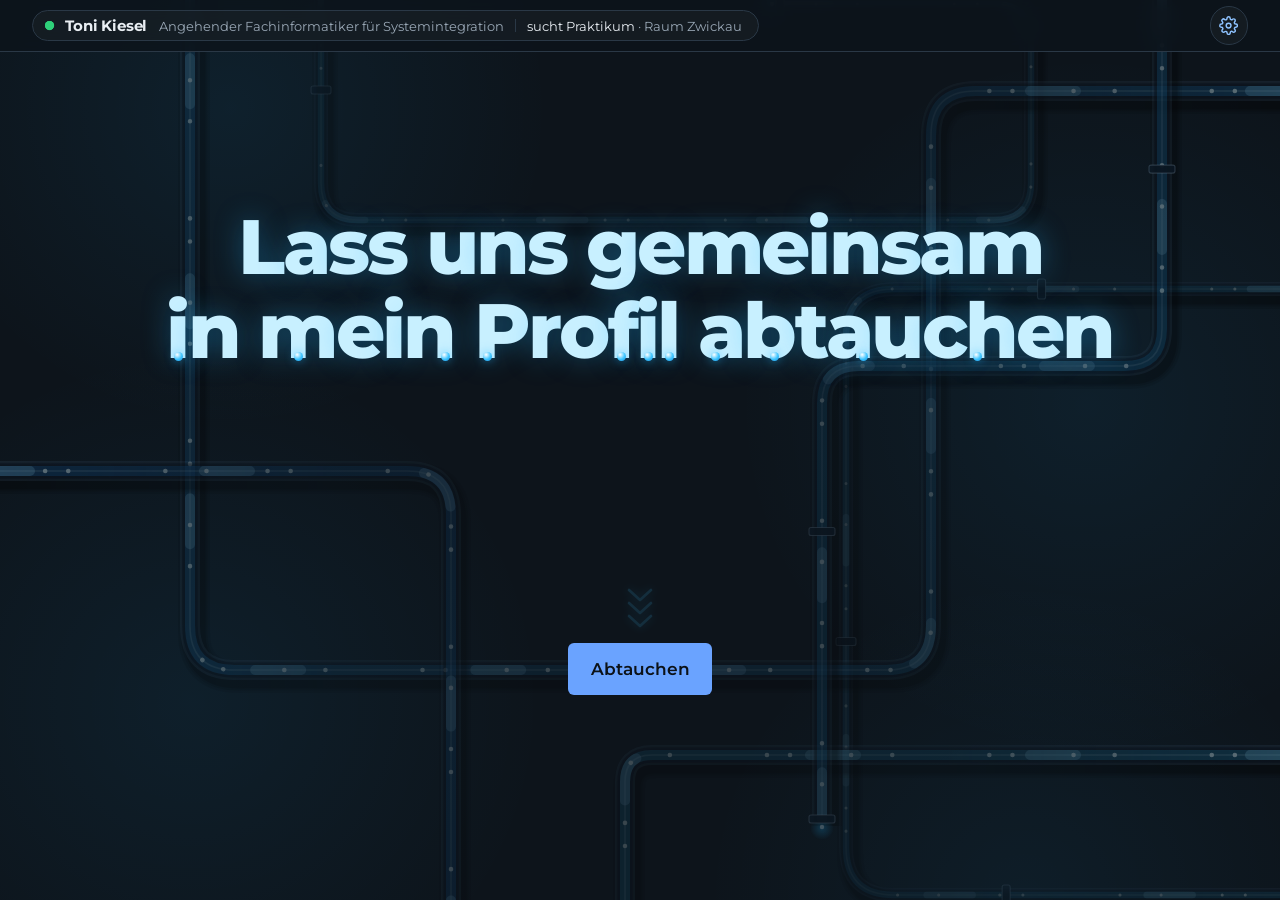
==== commit 1a417e1c: "Update index.html" ====
--- a/index.html
+++ b/index.html
@@ -65,7 +65,7 @@
     .ring.link.down::before { transform: scale(1.1); }
     @keyframes glow { 50% { box-shadow: 0 0 18px rgba(34,180,255,.95), inset 0 0 11px rgba(34,180,255,.5); } }
     @media (hover: hover) and (pointer: fine) {
-      html.has-ring, html.has-ring a, html.has-ring button, html.has-ring .btn, html.has-ring video { cursor: none; }
+      html.has-ring, html.has-ring * { cursor: none !important; }
     }
 
     /* Wellen beim Klicken: Tropfen fällt in PC-Kühlflüssigkeit */
@@ -137,6 +137,8 @@
     .intro-grid { display: grid; grid-template-columns: minmax(0, 1fr) auto; gap: clamp(2rem, 6vw, 5rem); align-items: center; }
     .intro-text { text-shadow: 0 0 12px rgba(13,20,27,.95), 0 0 4px rgba(13,20,27,.9); }
     .intro-name { margin: 0; font-size: clamp(2rem, 5.2vw, 4rem); font-weight: 200; letter-spacing: .14em; line-height: 1.1; text-transform: uppercase; color: var(--ink); }
+    .intro-hi { display: block; margin-bottom: .35em; font-size: clamp(1rem, 2.1vw, 1.45rem); font-weight: 400; letter-spacing: .08em; text-transform: none; color: var(--soft); }
+
     .intro-role { margin: .7rem 0 1.2rem; font-size: clamp(1rem, 2.3vw, 1.6rem); font-weight: 300; letter-spacing: .06em; line-height: 1.3; text-transform: uppercase; color: var(--soft); }
     .intro-text p:not(.intro-role) { margin: 0 0 .6rem; max-width: 36rem; font-weight: 300; }
     .intro-line { max-width: 36rem; height: 1px; margin: 1.6rem 0 1rem; background: linear-gradient(90deg, rgba(106,163,255,.85), rgba(106,163,255,.12)); }
@@ -431,7 +433,38 @@
     html.tritan .tb-dot, html.tritan .tb-dot::after { background: #e9eef3; }
     html.tritan .tb-dot { box-shadow: 0 0 0 2px #2fd07a; }
     html.tritan .tb-gear { color: #f5a04a; }
-    footer { padding: 2rem 0 3rem; color: var(--muted); font-size: .95rem; border-top: 1px solid var(--line); }
+    /* Impressum & Datenschutz: aufklappbar */
+    .legal { margin-top: 3rem; border-top: 1px solid var(--line); }
+    .legal summary {
+      display: flex; align-items: center; justify-content: space-between; gap: 1rem; padding: 1.2rem 0;
+      list-style: none; cursor: pointer; color: var(--muted); font-size: .95rem; font-weight: 500;
+    }
+    .legal summary::-webkit-details-marker { display: none; }
+    .legal summary:hover, .legal[open] summary { color: var(--ink); }
+    .legal summary:focus-visible { outline: 3px solid var(--act); outline-offset: 4px; border-radius: 4px; }
+    .legal-chev {
+      width: 1.3rem; height: 1.3rem; flex-shrink: 0; fill: none; stroke: var(--act); stroke-width: 2.2;
+      stroke-linecap: round; stroke-linejoin: round; transform: rotate(180deg); transition: transform .3s ease;
+    }
+    .legal[open]:not(.closing) .legal-chev { transform: none; }
+    .legal-body { overflow: hidden; }
+    .legal-inner { padding: .4rem 0 1.5rem; }
+    .legal-grid { display: grid; grid-template-columns: repeat(2, minmax(0, 1fr)); gap: 1.6rem 2.5rem; }
+    .legal h3 { margin: 0 0 .5rem; font-size: 1rem; font-weight: 700; color: var(--ink); }
+    .legal p { margin: 0 0 .6rem; font-size: .92rem; line-height: 1.65; color: var(--muted); }
+    .legal strong { color: var(--ink); font-weight: 600; }
+    .legal-foot { margin-top: 1.4rem !important; padding-top: 1.2rem; border-top: 1px solid var(--line); font-size: .85rem !important; }
+    @media (max-width: 700px) { .legal-grid { grid-template-columns: 1fr; } }
+    .legal + footer { border-top: 1px solid var(--line); }
+    footer { padding: 2rem 0 3rem; color: var(--muted); font-size: .95rem; border-top: 1px solid var(--line); text-align: center; }
+    .status-line {
+      display: inline-flex; align-items: center; gap: .65rem; margin: 0; padding: .4rem .2rem;
+      font: 400 .9rem/1.4 ui-monospace, "SFMono-Regular", Menlo, Consolas, "Liberation Mono", monospace; color: var(--muted);
+    }
+    .status-line .tb-dot { width: .7rem; height: .7rem; box-shadow: 0 0 0 3px rgba(47,208,122,.18); }
+    html.tritan .status-line .tb-dot { box-shadow: 0 0 0 2px #2fd07a; }
+    @media (max-width: 420px) { .status-line { font-size: .78rem; gap: .5rem; } }
+    .copy { margin: .9rem 0 0; font-size: .8rem; opacity: .75; }
 
     /* Kontakt: Text links, Formular rechts */
     .contact-grid { display: grid; grid-template-columns: minmax(0, 1fr) minmax(0, 1.25fr); gap: clamp(1.8rem, 5vw, 4rem); align-items: start; }
@@ -447,6 +480,26 @@
     .contact-gh-text { display: flex; flex-direction: column; line-height: 1.3; font-size: .9rem; color: var(--muted); }
     .contact-gh-text strong { color: var(--ink); font-size: 1rem; }
     .contact-gh:focus-visible { outline: 3px solid var(--act); outline-offset: 3px; border-radius: 14px; }
+    /* Nach oben: runder Knopf rechts unter dem Formular */
+    .contact-side { display: flex; flex-direction: column; }
+    .to-top {
+      position: relative; align-self: flex-end; margin-top: 1.2rem;
+      display: grid; place-items: center; width: 3rem; height: 3rem; padding: 0; border-radius: 50%;
+      color: var(--act); background: rgba(13,20,27,.72); border: 1px solid rgba(120,175,230,.35);
+      -webkit-backdrop-filter: blur(8px); backdrop-filter: blur(8px); box-shadow: 0 8px 24px rgba(0,0,0,.35);
+      transition: transform .25s ease, background .2s, color .2s, border-color .2s;
+    }
+    .to-top:hover { transform: translateY(-3px); }
+    .to-top svg { width: 1.25rem; height: 1.25rem; fill: none; stroke: currentColor; stroke-width: 2.2; stroke-linecap: round; stroke-linejoin: round; }
+    .to-top:hover { background: var(--act); border-color: var(--act); color: #0c1218; }
+    .to-top:focus-visible { outline: 3px solid var(--act); outline-offset: 3px; }
+    html.light .to-top { background: rgba(255,255,255,.8); border-color: rgba(29,104,201,.35); box-shadow: 0 8px 22px rgba(30,60,100,.15); }
+    html.light .to-top:hover { color: #fff; }
+    .contact-gh + .contact-gh { margin-top: .8rem; }
+    .contact-phone { cursor: pointer; }
+    .phone-val { display: inline-block; transition: opacity .2s ease, filter .2s ease; }
+    .phone-val.swap { opacity: 0; filter: blur(4px); }
+    .contact-phone.shown .phone-val { color: var(--ink); font-weight: 600; letter-spacing: .02em; }
     .contact-form { padding: clamp(1.2rem, 3vw, 2rem); }
     .contact-form > * { position: relative; z-index: 1; }
     .field { margin-bottom: 1.1rem; }
@@ -642,7 +695,7 @@
 
   <section class="start" aria-label="Einleitung">
     <div class="start-inner">
-      <p class="drip-title" id="dripTitle"><span class="line">Lasst uns gemeinsam</span> <span class="line">in mein Profil abtauchen</span></p>
+      <p class="drip-title" id="dripTitle"><span class="line">Lass uns gemeinsam</span> <span class="line">in mein Profil abtauchen</span></p>
       <div class="start-cta">
         <span class="hint" aria-hidden="true"><i><svg viewBox="0 0 30 16"><path d="M4 3l11 10 11-10"/></svg></i><i><svg viewBox="0 0 30 16"><path d="M4 3l11 10 11-10"/></svg></i><i><svg viewBox="0 0 30 16"><path d="M4 3l11 10 11-10"/></svg></i></span>
         <a class="btn" href="#intro">Abtauchen</a>
@@ -655,7 +708,7 @@
     <section class="intro" id="intro" aria-label="Vorstellung">
       <div class="intro-grid">
         <div class="intro-text">
-          <h1 class="intro-name">Toni Kiesel</h1>
+          <h1 class="intro-name"><span class="intro-hi">Moin, ich bin</span> Toni Kiesel</h1>
           <p class="intro-role">Angehender Fachinformatiker für Systemintegration</p>
           <p>Ich komme aus dem Bäckerhandwerk und starte gerade in die IT, mit dem Ziel, Fachinformatiker für Systemintegration zu werden.</p>
           <p>Technik verstehen, ausprobieren und Probleme Schritt für Schritt lösen: Das treibt mich dabei jeden Tag an.</p>
@@ -672,7 +725,7 @@
 
     <header class="profile" id="profil">
       <div class="profile-head">
-        <h2 class="h1like">Profil – Moin, ich bin Toni</h2>
+        <h2 class="h1like">Über mich</h2>
         <p class="keywords">Analytisch, lösungsorientiert, detailgenau und gewissenhaft</p>
       </div>
 
@@ -762,12 +815,16 @@
         <div class="contact-info">
           <h2>Kontakt</h2>
           <p>Du hast einen Praktikumsplatz, ein Projekt oder einfach eine Frage? Schreib mir, ich melde mich zeitnah zurück.</p>
-          <p class="contact-alt">Lieber direkt per E-Mail?<br><a href="mailto:kiesel.99@protonmail.com">kiesel.99@protonmail.com</a></p>
           <a class="glass contact-gh" href="https://github.com/tonikiesel" target="_blank" rel="noopener">
             <span class="contact-gh-icon"><svg viewBox="0 0 16 16" aria-hidden="true"><path fill="currentColor" d="M8 0C3.58 0 0 3.58 0 8c0 3.54 2.29 6.53 5.47 7.59.4.07.55-.17.55-.38 0-.19-.01-.82-.01-1.49-2.01.37-2.53-.49-2.69-.94-.09-.23-.48-.94-.82-1.13-.28-.15-.68-.52-.01-.53.63-.01 1.08.58 1.23.82.72 1.21 1.87.87 2.33.66.07-.52.28-.87.51-1.07-1.78-.2-3.64-.89-3.64-3.95 0-.87.31-1.59.82-2.15-.08-.2-.36-1.02.08-2.12 0 0 .67-.21 2.2.82.64-.18 1.32-.27 2-.27.68 0 1.36.09 2 .27 1.53-1.04 2.2-.82 2.2-.82.44 1.1.16 1.92.08 2.12.51.56.82 1.27.82 2.15 0 3.07-1.87 3.75-3.65 3.95.29.25.54.73.54 1.48 0 1.07-.01 1.93-.01 2.2 0 .21.15.46.55.38A8.013 8.013 0 0016 8c0-4.42-3.58-8-8-8z"/></svg></span>
             <span class="contact-gh-text"><strong>GitHub</strong>tonikiesel</span>
           </a>
+          <a class="glass contact-gh contact-phone" id="phone" tabindex="0" role="button" data-p="64,61,59,59,67,62,67,68,43,59,65,60,43,68,63,54" aria-label="Telefonnummer anzeigen">
+            <span class="contact-gh-icon"><svg viewBox="0 0 24 24" aria-hidden="true"><path fill="none" stroke="currentColor" stroke-width="1.8" stroke-linecap="round" stroke-linejoin="round" d="M22 16.92v3a2 2 0 0 1-2.18 2 19.8 19.8 0 0 1-8.63-3.07 19.5 19.5 0 0 1-6-6A19.8 19.8 0 0 1 2.12 4.18 2 2 0 0 1 4.11 2h3a2 2 0 0 1 2 1.72c.13.96.36 1.9.7 2.81a2 2 0 0 1-.45 2.11L8.09 9.91a16 16 0 0 0 6 6l1.27-1.27a2 2 0 0 1 2.11-.45c.91.34 1.85.57 2.81.7A2 2 0 0 1 22 16.92z"/></svg></span>
+            <span class="contact-gh-text"><strong>Telefon</strong><span class="phone-val">Nummer anzeigen</span></span>
+          </a>
         </div>
+        <div class="contact-side">
         <form class="glass contact-form" id="contactForm" action="https://formspree.io/f/xoejqaqk" method="POST">
           <div class="field">
             <label for="cfName">Name <span class="req" aria-hidden="true">*</span></label>
@@ -796,6 +853,8 @@
           <p class="form-note">Deine Angaben werden über den Dienst Formspree an mich weitergeleitet und nur genutzt, um dir zu antworten.</p>
           <p class="form-status" id="cfStatus" role="status" aria-live="polite"></p>
         </form>
+        <button class="to-top" type="button" id="toTop" aria-label="Zurück zum Anfang" title="Zurück zum Anfang"><svg viewBox="0 0 24 24" aria-hidden="true"><path d="M12 19V5M6 11l6-6 6 6"/></svg></button>
+        </div>
       </div>
     </section>
 
@@ -804,7 +863,39 @@
       <p class="revisit-text"><strong>Du schaust öfter vorbei?</strong>Über das Zahnrad oben rechts kannst du einstellen, dass du beim nächsten Besuch direkt im Profil landest.</p>
       <button class="linkbtn" type="button" data-open-settings>Einstellungen öffnen</button>
     </aside>
-    <footer>© Toni Kiesel</footer>
+    <details class="legal" id="impressum">
+      <summary>
+        <span>Impressum &amp; Datenschutz</span>
+        <svg class="legal-chev" viewBox="0 0 24 24" aria-hidden="true"><path d="M6 15l6-6 6 6"/></svg>
+      </summary>
+      <div class="legal-body"><div class="legal-inner">
+        <div class="legal-grid">
+          <div>
+            <h3>Angaben gemäß § 5 DDG</h3>
+            <p>Toni Kiesel<br>Am Langen Hacken 90<br>03238 Finsterwalde<br>Deutschland</p>
+            <p>E-Mail: <a href="mailto:kiesel.99@protonmail.com">kiesel.99@protonmail.com</a></p>
+          </div>
+          <div>
+            <h3>Hosting</h3>
+            <p>Diese Website wird über <strong>GitHub Pages</strong> (GitHub, Inc., USA) bereitgestellt. Beim Aufruf der Website werden technisch notwendige Verbindungsdaten, insbesondere die IP-Adresse, verarbeitet, um die Seite auszuliefern und vor Missbrauch zu schützen.</p>
+          </div>
+          <div>
+            <h3>Kontaktformular</h3>
+            <p>Anfragen über das Kontaktformular werden über den Dienstleister <strong>Formspree</strong> (Formspree, Inc., USA) verarbeitet und per E-Mail weitergeleitet. Die übermittelten Angaben (Name, E-Mail-Adresse, Betreff, Nachricht) werden ausschließlich zur Bearbeitung der Anfrage verwendet und nicht an Dritte weitergegeben.</p>
+          </div>
+          <div>
+            <h3>Cookies und lokale Speicherung</h3>
+            <p>Diese Website setzt keine Cookies und verwendet keine Analyse- oder Werbedienste. Schriftarten und Bilder werden direkt von dieser Website geladen.</p>
+            <p>Werden über das Einstellungsmenü (Zahnrad) Anpassungen vorgenommen, wird die Auswahl im lokalen Speicher des Browsers (Local Storage) abgelegt, damit sie beim nächsten Besuch erhalten bleibt. Diese Daten verbleiben auf dem Endgerät und werden nicht übertragen. Sie lassen sich jederzeit über das Einstellungsmenü oder die Browsereinstellungen löschen.</p>
+          </div>
+        </div>
+        <p class="legal-foot">Rechtsgrundlage der Verarbeitung ist Art. 6 Abs. 1 lit. b und f DSGVO, für die lokale Speicherung § 25 Abs. 2 Nr. 2 TDDDG. Betroffene Personen haben das Recht auf Auskunft, Berichtigung, Löschung und Einschränkung der Verarbeitung, das Recht auf Widerspruch sowie das Recht auf Beschwerde bei einer Datenschutz-Aufsichtsbehörde.</p>
+      </div></div>
+    </details>
+    <footer>
+      <p class="status-line"><span class="tb-dot" aria-hidden="true"></span><span>praktikant-toni · Status: wartet auf deine Antwort</span></p>
+      <p class="copy">© Toni Kiesel</p>
+    </footer>
   </main>
   </div>
   <script>
@@ -875,7 +966,7 @@
         if (!queued) { queued = true; requestAnimationFrame(draw); }
         document.documentElement.classList.add('has-ring');
         ring.classList.add('show');
-        var t = e.target.closest ? e.target.closest('a:not(.locked),button,.btn:not(.locked),video[controls]') : null;
+        var t = e.target.closest ? e.target.closest('a:not(.locked),button,summary,.btn:not(.locked),video[controls]') : null;
         ring.classList.toggle('link', !!t);
       });
       document.addEventListener('mousedown', function () { ring.classList.add('down'); });
@@ -889,7 +980,7 @@
         if (window.tkNoMotion()) return;
         if (e.detail === 0) return; /* per Tastatur ausgelöst: keine Welle */
         var w = document.createElement('div');
-        var onLink = e.target.closest && e.target.closest('a:not(.locked),button,.btn:not(.locked),video[controls]');
+        var onLink = e.target.closest && e.target.closest('a:not(.locked),button,summary,.btn:not(.locked),video[controls]');
         w.className = 'wave' + (onLink ? ' link' : '');
         w.style.left = e.clientX + 'px';
         w.style.top = e.clientY + 'px';
@@ -1205,8 +1296,8 @@
         ['o', 'Address: 185.199.109.153'],
         ['c', 'git push origin main'],
         ['k', '\u2713 Seite wird veröffentlicht'],
-        ['c', 'python3 hallo.py'],
-        ['o', 'Hallo Welt!']
+        ['c', 'python3 moin.py'],
+        ['o', 'Moin!']
       ];
       function esc(t) { return t.replace(/&/g, '&amp;').replace(/</g, '&lt;'); }
       function line(l) {
@@ -1423,6 +1514,90 @@
     })();
   </script>
   <script>
+    /* Telefonnummer: steht nur verschlüsselt im Code und wird erst bei Hover, Fokus oder Antippen eingeblendet */
+    (function () {
+      var el = document.getElementById('phone');
+      if (!el) return;
+      var val = el.querySelector('.phone-val'), hint = val.textContent, num = null, shown = false;
+      function decode() {
+        if (!num) num = el.getAttribute('data-p').split(',').map(function (c) { return String.fromCharCode(c - 11); }).reverse().join('');
+        return num;
+      }
+      var timer = null;
+      function set(text) {
+        clearTimeout(timer);
+        val.classList.add('swap');
+        timer = setTimeout(function () { val.textContent = text; val.classList.remove('swap'); }, 150);
+      }
+      function kbFocus() { try { return el.matches(':focus-visible'); } catch (e) { return false; } }
+      function show() {
+        if (shown) return; shown = true;
+        var n = decode();
+        el.classList.add('shown');
+        el.setAttribute('href', 'tel:' + n.replace(/\s/g, ''));
+        el.removeAttribute('role');
+        el.setAttribute('aria-label', 'Anrufen: ' + n);
+        set(n);
+      }
+      function hide() {
+        if (!shown) return; shown = false;
+        el.classList.remove('shown');
+        el.removeAttribute('href');
+        el.setAttribute('role', 'button');
+        el.setAttribute('aria-label', 'Telefonnummer anzeigen');
+        set(hint);
+      }
+      var touch = false;
+      el.addEventListener('pointerdown', function (e) { touch = e.pointerType !== 'mouse'; });
+      el.addEventListener('mouseenter', function () { if (!touch) show(); });
+      el.addEventListener('mouseleave', function () { if (!touch && !kbFocus()) hide(); });
+      el.addEventListener('focus', function () { if (!touch && kbFocus()) show(); });
+      el.addEventListener('blur', function () { if (!el.matches(':hover')) hide(); });
+      document.addEventListener('pointerdown', function (e) { if (shown && !el.contains(e.target)) hide(); });
+      el.addEventListener('click', function (e) { if (!shown || !el.getAttribute('href')) { e.preventDefault(); show(); } });
+      el.addEventListener('keydown', function (e) { if ((e.key === 'Enter' || e.key === ' ') && !shown) { e.preventDefault(); show(); } });
+    })();
+  </script>
+  <script>
+    /* Zurück zum Anfang des Profils */
+    (function () {
+      var b = document.getElementById('toTop'), intro = document.getElementById('intro');
+      if (!b) return;
+      b.addEventListener('click', function () {
+        var slow = !(window.tkNoMotion && window.tkNoMotion());
+        window.scrollTo({ top: 0, behavior: slow ? 'smooth' : 'instant' });
+        if (intro) { intro.setAttribute('tabindex', '-1'); intro.focus({ preventScroll: true }); }
+      });
+    })();
+  </script>
+  <script>
+    /* Impressum & Datenschutz: weich auf- und zuklappen (Höhe animiert per Web Animations API) */
+    (function () {
+      var box = document.querySelector('.legal');
+      if (!box || !box.animate) return;
+      var sum = box.querySelector('summary'), body = box.querySelector('.legal-body'), anim = null;
+      var ease = 'cubic-bezier(.4,0,.2,1)';
+      sum.addEventListener('click', function (e) {
+        e.preventDefault();
+        if (window.tkNoMotion && window.tkNoMotion()) { box.open = !box.open; return; }
+        var opening = !box.open || box.classList.contains('closing');
+        var from = box.open ? body.getBoundingClientRect().height : 0;
+        if (anim) anim.cancel();
+        box.classList.toggle('closing', !opening);
+        box.open = true;
+        var to = opening ? body.scrollHeight : 0;
+        anim = body.animate(
+          [{ height: from + 'px', opacity: opening ? (from ? 1 : 0) : 1 }, { height: to + 'px', opacity: opening ? 1 : 0 }],
+          { duration: Math.max(220, Math.min(480, Math.abs(to - from) * .9)), easing: ease }
+        );
+        anim.onfinish = function () {
+          anim = null;
+          if (!opening) { box.open = false; box.classList.remove('closing'); }
+        };
+      });
+    })();
+  </script>
+  <script>
     /* Kontaktformular: prüft Pflichtfelder und sendet ohne Seitenwechsel an Formspree */
     (function () {
       var form = document.getElementById('contactForm');
@@ -1462,7 +1637,7 @@
             say('Danke! Deine Nachricht ist angekommen, ich melde mich bald bei dir.', 'ok');
           })
           .catch(function () {
-            say('Das hat leider nicht geklappt. Versuch es bitte gleich nochmal oder schreib mir direkt per E-Mail.', 'err');
+            say('Das hat leider nicht geklappt. Versuch es bitte gleich nochmal oder schreib mir an kiesel.99@protonmail.com.', 'err');
           })
           .then(function () { btn.disabled = false; btn.textContent = label; });
       });
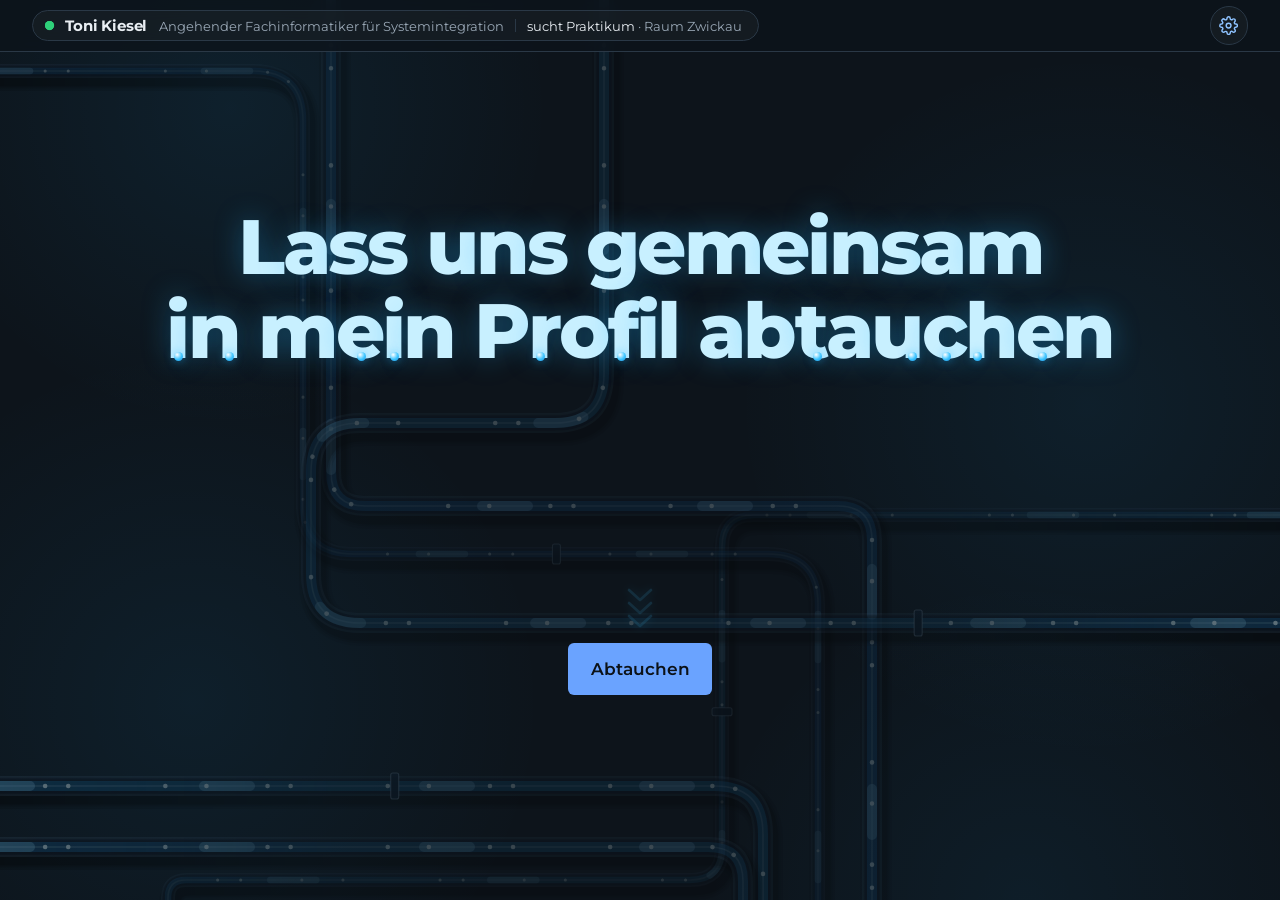
==== commit 183d7071: "Update index.html" ====
--- a/index.html
+++ b/index.html
@@ -138,7 +138,23 @@
     .intro-text { text-shadow: 0 0 12px rgba(13,20,27,.95), 0 0 4px rgba(13,20,27,.9); }
     .intro-name { margin: 0; font-size: clamp(2rem, 5.2vw, 4rem); font-weight: 200; letter-spacing: .14em; line-height: 1.1; text-transform: uppercase; color: var(--ink); }
     .intro-hi { display: block; margin-bottom: .35em; font-size: clamp(1rem, 2.1vw, 1.45rem); font-weight: 400; letter-spacing: .08em; text-transform: none; color: var(--soft); }
-
+    .stats { list-style: none; display: grid; grid-template-columns: repeat(3, 1fr); max-width: 36rem; margin: 1.4rem 0 .5rem; padding: 0; border-radius: 14px; background: rgba(22,30,40,.66); -webkit-backdrop-filter: blur(6px); backdrop-filter: blur(6px); border: 1px solid rgba(120,175,230,.22); box-shadow: 0 10px 28px rgba(0,0,0,.25), inset 0 1px 0 rgba(255,255,255,.04); text-shadow: none; }
+    .stats li { position: relative; display: flex; flex-direction: column; align-items: center; text-align: center; gap: .5rem; padding: 1.05rem .8rem 1rem; }
+    .stats li + li::before { content: ""; position: absolute; left: 0; top: 18%; bottom: 18%; width: 1px; background: linear-gradient(180deg, rgba(120,175,230,0), rgba(120,175,230,.35), rgba(120,175,230,0)); }
+    .stat-num { font-family: var(--font); font-weight: 300; font-size: clamp(1.7rem, 3.2vw, 2.3rem); line-height: 1; letter-spacing: .06em; font-variant-numeric: tabular-nums; color: var(--soft); text-shadow: 0 0 18px rgba(110,175,255,.35); }
+    .stat-label { font-family: var(--font); font-size: .66rem; font-weight: 500; line-height: 1.4; letter-spacing: .12em; text-transform: uppercase; color: var(--muted); }
+    @media (max-width: 520px) { .stats li { padding: .85rem .45rem; } .stat-label { font-size: .58rem; letter-spacing: .08em; } }
+    html.light .stats { background: rgba(255,255,255,.72); border-color: rgba(40,100,170,.18); box-shadow: 0 14px 36px rgba(30,70,120,.12), inset 0 1px 0 rgba(255,255,255,.8); }
+    html.light .stats li + li::before { background: linear-gradient(180deg, rgba(40,100,170,0), rgba(40,100,170,.25), rgba(40,100,170,0)); }
+    html.light .stat-num { text-shadow: none; }
+    .stat-num { display: inline-block; transform-origin: center; }
+    .stat-num.rolling { opacity: .55; }
+
+    .stat-num .inf { display: block; width: 1.45em; height: .95em; fill: none; stroke: currentColor; stroke-width: .9; stroke-linejoin: round; filter: drop-shadow(0 0 8px rgba(110,175,255,.35)); }
+
+    html.light .stat-num .inf { filter: none; }
+    .stat-num.pop { animation: statPop .45s ease-out; }
+    @keyframes statPop { 0% { transform: scale(1.22); filter: brightness(1.6); } 100% { transform: none; filter: none; } }
     .intro-role { margin: .7rem 0 1.2rem; font-size: clamp(1rem, 2.3vw, 1.6rem); font-weight: 300; letter-spacing: .06em; line-height: 1.3; text-transform: uppercase; color: var(--soft); }
     .intro-text p:not(.intro-role) { margin: 0 0 .6rem; max-width: 36rem; font-weight: 300; }
     .intro-line { max-width: 36rem; height: 1px; margin: 1.6rem 0 1rem; background: linear-gradient(90deg, rgba(106,163,255,.85), rgba(106,163,255,.12)); }
@@ -712,6 +728,11 @@
           <p class="intro-role">Angehender Fachinformatiker für Systemintegration</p>
           <p>Ich komme aus dem Bäckerhandwerk und starte gerade in die IT, mit dem Ziel, Fachinformatiker für Systemintegration zu werden.</p>
           <p>Technik verstehen, ausprobieren und Probleme Schritt für Schritt lösen: Das treibt mich dabei jeden Tag an.</p>
+          <ul class="stats">
+            <li><span class="stat-num" aria-hidden="true" data-v="09">09</span><span class="sr">09</span><span class="stat-label">Jahre Bäckerhandwerk</span></li>
+            <li><span class="stat-num" aria-hidden="true" data-v="inf"><svg class="inf" viewBox="0 0 24 16" aria-hidden="true"><path d="M12 8C10 5.3 8 4 6 4a4 4 0 0 0 0 8c2 0 4-1.3 6-4zm0 0c2 2.7 4 4 6 4a4 4 0 0 0 0-8c-2 0-4 1.3-6 4z"/></svg></span><span class="sr">unendlich</span><span class="stat-label">Interesse an Systemen</span></li>
+            <li><span class="stat-num" aria-hidden="true" data-v="01">01</span><span class="sr">01</span><span class="stat-label">Bewusster Wechsel in die IT</span></li>
+          </ul>
           <div class="intro-line"></div>
           <div class="intro-links">
             <a href="https://github.com/tonikiesel" target="_blank" rel="noopener" aria-label="Toni Kiesel auf GitHub">
@@ -950,6 +971,40 @@
       go.addEventListener('click', function (e) { e.preventDefault(); plunge(false); });
       /* Wiederkehrende Besucher tauchen automatisch ab, mit Begrüßung im Wasser */
       if (returning) plunge(true);
+    })();
+  </script>
+  <script>
+    /* Kennzahlen: Ziffern rollen kurz wie im Terminal und rasten dann nacheinander ein */
+    (function () {
+      var root = document.documentElement;
+      var box = document.querySelector('.stats');
+      if (!box) return;
+      var nums = box.querySelectorAll('.stat-num');
+      var done = false, seen = false, unlockedAt = 0;
+      function rnd() { return String(Math.floor(Math.random() * 10)) + Math.floor(Math.random() * 10); }
+      function run() {
+        if (done) return; done = true;
+        if (root.classList.contains('no-motion')) return;
+        Array.prototype.forEach.call(nums, function (el, i) {
+          var v = el.getAttribute('data-v'), end = 700 + i * 350, html = el.innerHTML;
+          el.classList.add('rolling');
+          var t = setInterval(function () { el.textContent = rnd(); }, 55);
+          setTimeout(function () {
+            clearInterval(t); el.innerHTML = html; el.classList.remove('rolling'); el.classList.add('pop');
+            setTimeout(function () { el.classList.remove('pop'); }, 500);
+          }, end);
+        });
+      }
+      function check() {
+        if (done || !seen || !root.classList.contains('unlocked')) return;
+        if (!unlockedAt) unlockedAt = Date.now();
+        setTimeout(run, 600);   /* Tauch-Übergang erst ausklingen lassen */
+      }
+      if ('IntersectionObserver' in window) {
+        new IntersectionObserver(function (es) { if (es[0].isIntersecting) { seen = true; check(); } }, { threshold: .6 }).observe(box);
+      } else { seen = true; }
+      new MutationObserver(check).observe(root, { attributes: true, attributeFilter: ['class'] });
+      check();
     })();
   </script>
   <script>
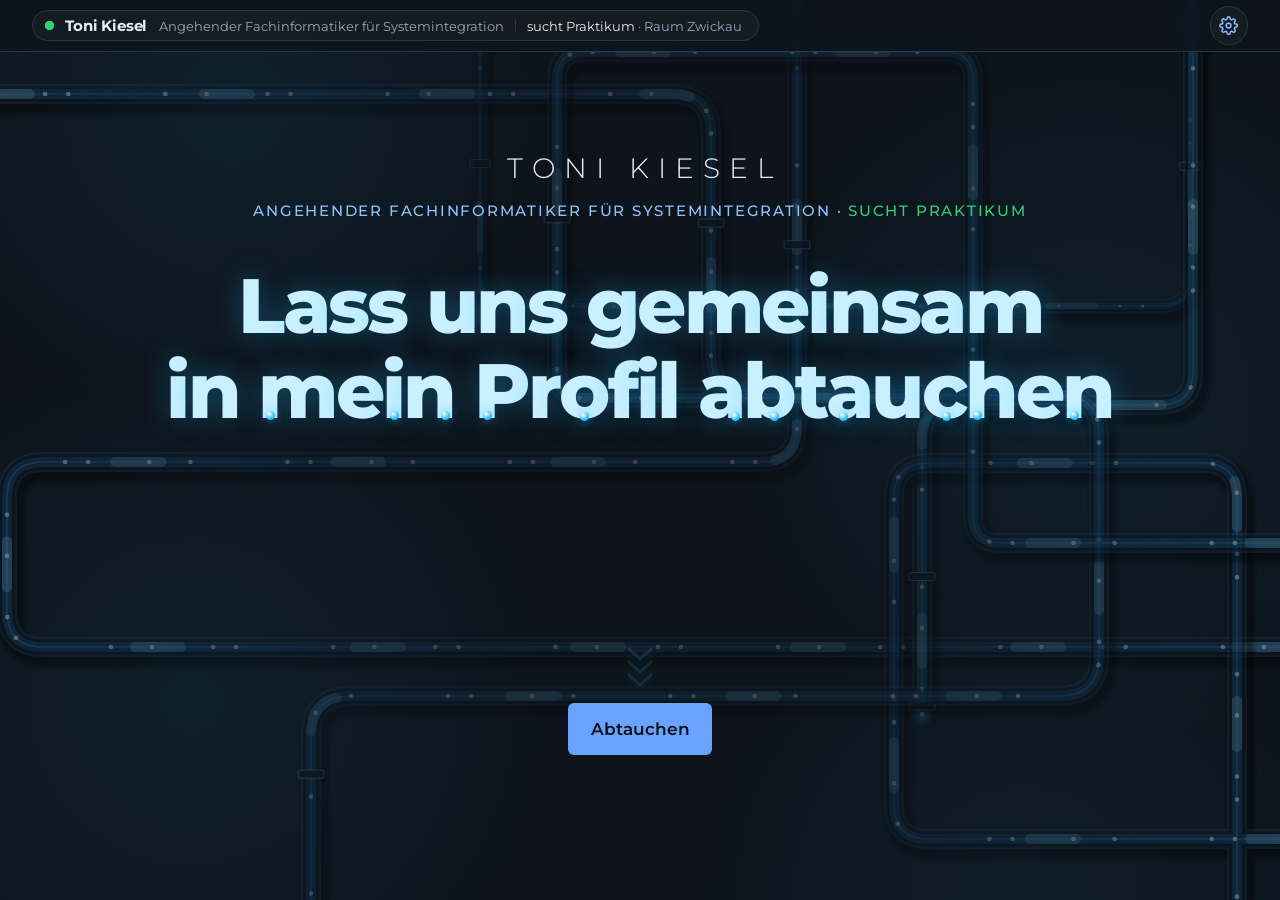
==== commit e96d7f49: "Update index.html" ====
--- a/index.html
+++ b/index.html
@@ -149,9 +149,7 @@
     html.light .stat-num { text-shadow: none; }
     .stat-num { display: inline-block; transform-origin: center; }
     .stat-num.rolling { opacity: .55; }
-
     .stat-num .inf { display: block; width: 1.45em; height: .95em; fill: none; stroke: currentColor; stroke-width: .9; stroke-linejoin: round; filter: drop-shadow(0 0 8px rgba(110,175,255,.35)); }
-
     html.light .stat-num .inf { filter: none; }
     .stat-num.pop { animation: statPop .45s ease-out; }
     @keyframes statPop { 0% { transform: scale(1.22); filter: brightness(1.6); } 100% { transform: none; filter: none; } }
@@ -288,6 +286,9 @@
     .project { max-width: 40rem; }
     .project h3 { margin: 0 0 .3rem; font-size: 1.15rem; }
     .project p { margin: 0; color: var(--muted); }
+    .project p + p { margin-top: .75rem; }
+    .proj-honest { padding-left: .8rem; border-left: 2px solid rgba(106,163,255,.5); font-size: .92rem; }
+    html.light .proj-honest { border-left-color: rgba(29,104,201,.45); }
     /* Startbild: Titel mit tropfender Kühlflüssigkeit, danach das Video */
     .start {
       position: relative; min-height: 100vh; min-height: 100svh; overflow: hidden; border-top: 0;
@@ -325,6 +326,12 @@
       72.5% { opacity: 1; translate: 0 var(--len); }
       100% { opacity: 0; translate: 0 calc(var(--len) + var(--fall)); }
     }
+    .start-who { margin-bottom: clamp(1.4rem, 4.5vh, 2.6rem); text-align: center; }
+    .start-name { margin: 0 0 .55rem; font-size: clamp(1.2rem, 2.6vw, 1.75rem); font-weight: 300; letter-spacing: .32em; text-transform: uppercase; color: var(--ink); padding-left: .32em; }
+    .start-role { margin: 0; font-size: clamp(.72rem, 1.5vw, .92rem); font-weight: 500; letter-spacing: .12em; line-height: 1.6; text-transform: uppercase; color: var(--soft); }
+    .start-seek { color: #2fd07a; }
+    html.light .start-seek { color: #157a43; }
+    @media (max-width: 560px) { .start-sep { display: none; } .start-seek { display: block; } }
     .start-inner { display: flex; flex-direction: column; align-items: center; gap: clamp(7rem, 24vh, 14rem); }
     .start-cta { position: relative; z-index: 2; display: flex; flex-direction: column; align-items: center; gap: .9rem; }
     /* Hinweis: drei Pfeilspitzen leuchten nacheinander auf (nur Helligkeit, keine Bewegung) */
@@ -475,7 +482,7 @@
     footer { padding: 2rem 0 3rem; color: var(--muted); font-size: .95rem; border-top: 1px solid var(--line); text-align: center; }
     .status-line {
       display: inline-flex; align-items: center; gap: .65rem; margin: 0; padding: .4rem .2rem;
-      font: 400 .9rem/1.4 ui-monospace, "SFMono-Regular", Menlo, Consolas, "Liberation Mono", monospace; color: var(--muted);
+      font: 500 .9rem/1.4 var(--font); letter-spacing: .02em; color: var(--muted);
     }
     .status-line .tb-dot { width: .7rem; height: .7rem; box-shadow: 0 0 0 3px rgba(47,208,122,.18); }
     html.tritan .status-line .tb-dot { box-shadow: 0 0 0 2px #2fd07a; }
@@ -483,6 +490,60 @@
     .copy { margin: .9rem 0 0; font-size: .8rem; opacity: .75; }
 
     /* Kontakt: Text links, Formular rechts */
+    /* Kontakt: kleine Kennung und große Überschrift über die ganze Breite */
+    .contact-head { margin-bottom: clamp(1.6rem, 4vw, 2.6rem); }
+    .eyebrow { margin: 0 0 .8rem; font-size: .74rem; font-weight: 600; letter-spacing: .24em; text-transform: uppercase; color: var(--soft); }
+    .contact-title, .big-title { margin: 0; font-size: clamp(2.1rem, 6vw, 3.6rem); font-weight: 800; line-height: 1.06; letter-spacing: -.035em; color: var(--ink); }
+    .contact-title em, .big-title em { font-style: normal; color: var(--act); text-shadow: 0 0 18px rgba(106,163,255,.22); }
+    html.tritan .contact-title em, html.tritan .big-title em { text-shadow: 0 0 18px rgba(245,160,74,.2); }
+    html.light .contact-title em, html.light .big-title em { text-shadow: none; }
+    .contact-info p strong { color: var(--ink); font-weight: 600; }
+    /* Kenntnisse: Themen-Chips und Karte für das, was noch fehlt */
+    .sec-head { margin-bottom: clamp(1.6rem, 4vw, 2.4rem); }
+    .skill-grid { display: grid; grid-template-columns: minmax(0, 1.5fr) minmax(0, 1fr); gap: 1.2rem; align-items: stretch; }
+    .skill-card { padding: clamp(1.3rem, 3vw, 1.9rem); }
+    .skill-card > * { position: relative; z-index: 1; }
+    .tag { display: flex; align-items: center; gap: .55rem; margin: 0 0 1.1rem; font-size: .68rem; font-weight: 600; letter-spacing: .16em; text-transform: uppercase; color: var(--muted); }
+    .tag-dot { width: .55rem; height: .55rem; border-radius: 50%; flex-shrink: 0; }
+    .tag-dot.ok { background: #2fd07a; box-shadow: 0 0 0 3px rgba(47,208,122,.18), 0 0 10px rgba(47,208,122,.5); }
+    .tag-dot.open { background: var(--act); box-shadow: 0 0 0 3px rgba(106,163,255,.18), 0 0 10px rgba(106,163,255,.5); }
+    .chips { list-style: none; display: flex; flex-wrap: wrap; gap: .55rem; margin: 0; padding: 0; }
+    .chips li { display: inline-flex; flex-wrap: wrap; align-items: baseline; column-gap: .5rem; row-gap: .1rem; padding: .55rem .8rem; border-radius: 9px; background: rgba(9,15,21,.55); border: 1px solid rgba(120,175,230,.2); transition: border-color .2s, transform .2s; }
+    .chips li:hover { border-color: rgba(106,163,255,.5); transform: translateY(-2px); }
+    .chips b { white-space: nowrap; font-size: .92rem; font-weight: 600; color: var(--ink); }
+    .chips small { font-size: .72rem; color: var(--muted); }
+    .skill-note { margin: 1.3rem 0 0; font-size: .82rem; line-height: 1.6; color: var(--muted); }
+    .open-card { background: linear-gradient(160deg, rgba(106,163,255,.16), rgba(22,30,40,.7) 70%); border-color: rgba(106,163,255,.42); }
+    .open-card h3 { margin: 0 0 .8rem; font-size: clamp(1.5rem, 3vw, 2rem); font-weight: 800; letter-spacing: -.03em; line-height: 1.1; color: var(--ink); }
+    .open-card p:not(.tag) { margin: 0; line-height: 1.65; color: var(--ink); opacity: .88; }
+    /* Konditionen: Einleitung links, Bedingungen als Liste rechts */
+    .terms-grid { display: grid; grid-template-columns: minmax(0, 1fr) minmax(0, 1.15fr); gap: clamp(1.8rem, 5vw, 4rem); align-items: start; }
+    .terms-intro .big-title { font-size: clamp(2.1rem, 4.6vw, 3rem); }
+    .terms-lead { margin: 1.2rem 0 1.6rem; color: var(--muted); max-width: 28rem; line-height: 1.65; }
+    .terms-card { padding: 1.3rem 1.4rem; max-width: 28rem; }
+    .terms-card > * { position: relative; z-index: 1; }
+    .terms-card h3 { margin: 0 0 .55rem; font-size: 1.3rem; font-weight: 800; letter-spacing: -.02em; color: var(--ink); }
+    .terms-card p { margin: 0; line-height: 1.6; color: var(--muted); }
+    .terms-list dl { margin: 0; border-top: 1px solid rgba(120,175,230,.45); }
+    .terms-list dl > div { display: grid; grid-template-columns: 8.5rem minmax(0, 1fr); gap: 1rem; padding: 1rem 0; border-bottom: 1px solid var(--line); }
+    .terms-list dt { padding-top: .2rem; font-size: .68rem; font-weight: 600; letter-spacing: .14em; text-transform: uppercase; color: var(--muted); }
+    .terms-list dd { margin: 0; line-height: 1.6; color: var(--ink); }
+    .terms-list dd strong { font-weight: 700; }
+    .hl { color: var(--act); font-weight: 600; border-bottom: 1px dotted currentColor; }
+    .terms-note { margin: 1rem 0 0; font-size: .8rem; line-height: 1.6; color: var(--muted); }
+    html.light .chips li { background: rgba(255,255,255,.7); border-color: rgba(40,100,170,.2); }
+    html.light .open-card { background: linear-gradient(160deg, rgba(29,104,201,.12), rgba(255,255,255,.8) 70%); border-color: rgba(29,104,201,.35); }
+    html.light .terms-list dl { border-top-color: rgba(29,104,201,.45); }
+    html.light .tag-dot.ok { background: #1fa863; }
+    html.tritan .tag-dot.open { box-shadow: 0 0 0 3px rgba(245,160,74,.18), 0 0 10px rgba(245,160,74,.5); }
+    html.tritan .open-card { background: linear-gradient(160deg, rgba(245,160,74,.14), rgba(22,30,40,.7) 70%); border-color: rgba(245,160,74,.42); }
+    html.tritan .chips li:hover { border-color: rgba(245,160,74,.5); }
+    html.light.tritan .open-card { background: linear-gradient(160deg, rgba(200,104,15,.12), rgba(255,255,255,.8) 70%); border-color: rgba(200,104,15,.35); }
+    @media (max-width: 760px) {
+      .skill-grid, .terms-grid { grid-template-columns: 1fr; }
+      .terms-list dl > div { grid-template-columns: 1fr; gap: .3rem; }
+      .big-title br { display: none; }
+    }
     .contact-grid { display: grid; grid-template-columns: minmax(0, 1fr) minmax(0, 1.25fr); gap: clamp(1.8rem, 5vw, 4rem); align-items: start; }
     .contact-info p { margin: 0 0 1.2rem; color: var(--muted); max-width: 26rem; }
     .contact-alt a { font-weight: 600; word-break: break-all; }
@@ -516,6 +577,10 @@
     .phone-val { display: inline-block; transition: opacity .2s ease, filter .2s ease; }
     .phone-val.swap { opacity: 0; filter: blur(4px); }
     .contact-phone.shown .phone-val { color: var(--ink); font-weight: 600; letter-spacing: .02em; }
+    .copy-hint { margin-left: .55rem; font-size: .68rem; font-weight: 500; letter-spacing: .06em; color: var(--muted); opacity: 0; transition: opacity .2s ease; }
+    .contact-phone.can-copy.shown .copy-hint { opacity: 1; }
+    .contact-phone.copied .phone-val { color: #2fd07a; }
+    html.light .contact-phone.copied .phone-val { color: #157a43; }
     .contact-form { padding: clamp(1.2rem, 3vw, 2rem); }
     .contact-form > * { position: relative; z-index: 1; }
     .field { margin-bottom: 1.1rem; }
@@ -711,7 +776,13 @@
 
   <section class="start" aria-label="Einleitung">
     <div class="start-inner">
-      <p class="drip-title" id="dripTitle"><span class="line">Lass uns gemeinsam</span> <span class="line">in mein Profil abtauchen</span></p>
+      <div class="start-head">
+        <div class="start-who">
+          <p class="start-name">Toni Kiesel</p>
+          <p class="start-role">Angehender Fachinformatiker für Systemintegration<span class="start-sep" aria-hidden="true"> · </span><span class="start-seek">sucht Praktikum</span></p>
+        </div>
+        <p class="drip-title" id="dripTitle"><span class="line">Lass uns gemeinsam</span> <span class="line">in mein Profil abtauchen</span></p>
+      </div>
       <div class="start-cta">
         <span class="hint" aria-hidden="true"><i><svg viewBox="0 0 30 16"><path d="M4 3l11 10 11-10"/></svg></i><i><svg viewBox="0 0 30 16"><path d="M4 3l11 10 11-10"/></svg></i><i><svg viewBox="0 0 30 16"><path d="M4 3l11 10 11-10"/></svg></i></span>
         <a class="btn" href="#intro">Abtauchen</a>
@@ -731,7 +802,7 @@
           <ul class="stats">
             <li><span class="stat-num" aria-hidden="true" data-v="09">09</span><span class="sr">09</span><span class="stat-label">Jahre Bäckerhandwerk</span></li>
             <li><span class="stat-num" aria-hidden="true" data-v="inf"><svg class="inf" viewBox="0 0 24 16" aria-hidden="true"><path d="M12 8C10 5.3 8 4 6 4a4 4 0 0 0 0 8c2 0 4-1.3 6-4zm0 0c2 2.7 4 4 6 4a4 4 0 0 0 0-8c-2 0-4 1.3-6 4z"/></svg></span><span class="sr">unendlich</span><span class="stat-label">Interesse an Systemen</span></li>
-            <li><span class="stat-num" aria-hidden="true" data-v="01">01</span><span class="sr">01</span><span class="stat-label">Bewusster Wechsel in die IT</span></li>
+            <li><span class="stat-num" aria-hidden="true" data-v="01">01</span><span class="sr">01</span><span class="stat-label">Klare Entscheidung für die IT</span></li>
           </ul>
           <div class="intro-line"></div>
           <div class="intro-links">
@@ -766,8 +837,73 @@
       </div>
     </header>
 
+    <section id="kenntnisse">
+      <div class="sec-head">
+        <p class="eyebrow">Stand der Dinge</p>
+        <h2 class="big-title">Was ich kann. Und was <br>mir noch <em>fehlt</em>.</h2>
+      </div>
+      <div class="skill-grid">
+        <div class="glass skill-card">
+          <p class="tag"><span class="tag-dot ok" aria-hidden="true"></span>Schon eingetaucht</p>
+          <ul class="chips">
+            <li><b>Netzwerktechnik</b><small>Protokolle · Datenübertragung</small></li>
+            <li><b>IT-Sicherheit</b><small>Verschlüsselung · Schutzmaßnahmen</small></li>
+            <li><b>Datensicherung</b><small>Backups · Wiederherstellung</small></li>
+            <li><b>Programmierlogik</b><small>Algorithmen · Datenstrukturen</small></li>
+            <li><b>Python</b><small>Erste Skripte</small></li>
+            <li><b>HTML, CSS &amp; JavaScript</b><small>Erste Erfahrungen</small></li>
+            <li><b>Hardware</b><small>Aufbau · Fehlersuche</small></li>
+            <li><b>DNS &amp; Hosting</b><small>Eigene Domain · GitHub Pages</small></li>
+            <li><b>Git</b><small>Versionsverwaltung</small></li>
+          </ul>
+          <p class="skill-note">Stand Oktober 2026. Die Umschulung läuft bis 2028, die Liste wächst also noch. Wie tief ich in einem Thema stecke, zeige ich dir gern im Gespräch.</p>
+        </div>
+        <div class="glass skill-card open-card">
+          <p class="tag"><span class="tag-dot open" aria-hidden="true"></span>Noch offen</p>
+          <h3>Dein Netzwerk.</h3>
+          <p>Deine Systeme, eure Abläufe und die Geschichte hinter dem einen Server, den keiner anfassen darf. Das steht in keinem Lehrbuch. Genau dafür ist ein Praktikum da.</p>
+        </div>
+      </div>
+    </section>
+
+    <section id="projekte">
+      <div class="sec-head">
+        <p class="eyebrow">Projekte</p>
+        <h2 class="big-title">Ausprobiert, gebaut, <br><em>dazugelernt</em>.</h2>
+      </div>
+      <div class="about-frame proj-frame">
+      <div class="glass proj-card">
+      <div class="proj-grid">
+        <div class="proj-list">
+      <div class="project">
+        <h3>Diese Website</h3>
+        <p>
+          Eigene Domain mit DNS-Einträgen bei IONOS, gehostet über GitHub Pages mit HTTPS.
+          Änderungen verwalte ich mit Git. Das Kontaktformular läuft über den Drittanbieter Formspree,
+          der die Nachrichten per E-Mail an mich weiterleitet.
+        </p>
+        <p class="proj-honest">
+          Domain, DNS und Hosting habe ich selbst eingerichtet, den Code mit KI-Unterstützung entwickelt
+          und dabei viel über HTML, CSS und JavaScript gelernt.
+        </p>
+      </div>
+      <!-- Weitere Projekte hier als <div class="project"> mit <h3> und <p> ergänzen. -->
+        </div>
+        <div class="term" role="img" aria-label="Nachgestellte Terminal-Ausgabe: DNS-Abfrage der Domain, git push und ein kleines Python-Skript">
+          <div class="term-bar"><i></i><i></i><i></i><span>toni@pc: ~</span></div>
+          <pre id="termOut" aria-hidden="true"></pre>
+          <p class="term-note">Nachgestellter Ablauf – so entsteht diese Seite.</p>
+        </div>
+      </div>
+      </div>
+      </div>
+    </section>
+
     <section id="lebenslauf">
-      <h2>Lebenslauf</h2>
+      <div class="sec-head">
+        <p class="eyebrow">Lebenslauf</p>
+        <h2 class="big-title">Vom Backofen <br>in den <em>Serverraum</em>.</h2>
+      </div>
       <div class="cv">
       <article class="glass cv-card">
         <p class="cv-date">Juli 2026 – Juli 2028</p>
@@ -806,43 +942,47 @@
       </div>
     </section>
 
-    <section id="projekte">
-      <h2>Projekte</h2>
-      <div class="about-frame proj-frame">
-      <div class="glass proj-card">
-      <div class="proj-grid">
-        <div class="proj-list">
-      <div class="project">
-        <h3>Diese Website</h3>
-        <p>
-          Eigene Domain mit DNS-Einträgen bei IONOS, gehostet über GitHub Pages mit HTTPS.
-          Änderungen verwalte ich mit Git.
-        </p>
-      </div>
-      <!-- Weitere Projekte hier als <div class="project"> mit <h3> und <p> ergänzen. -->
+    <section id="konditionen">
+      <div class="terms-grid">
+        <div class="terms-intro">
+          <p class="eyebrow">Konditionen</p>
+          <h2 class="big-title">Was dich das <em>kostet</em>.</h2>
+          <p class="terms-lead">Weniger, als du vielleicht denkst. Das Praktikum ist Teil meiner Umschulung bei der WBS Training SE, den Rahmen regelt der Bildungsträger.</p>
+          <div class="glass terms-card">
+            <h3>Sechs Monate Kennenlernen.</h3>
+            <p>Du erlebst einen möglichen künftigen Kollegen im echten Arbeitsalltag, bevor du dich auf irgendetwas festlegen musst.</p>
+          </div>
         </div>
-        <div class="term" role="img" aria-label="Nachgestellte Terminal-Ausgabe: DNS-Abfrage der Domain, git push und ein kleines Python-Skript">
-          <div class="term-bar"><i></i><i></i><i></i><span>toni@pc: ~</span></div>
-          <pre id="termOut" aria-hidden="true"></pre>
-          <p class="term-note">Nachgestellter Ablauf – so entsteht diese Seite.</p>
+        <div class="terms-list">
+          <dl>
+            <div><dt>Vergütung</dt><dd><strong>In der Regel keine.</strong> Das Praktikum gehört zur Umschulung.</dd></div>
+            <div><dt>Versicherung</dt><dd>Läuft in der Regel über den Bildungsträger.</dd></div>
+            <div><dt>Papierkram</dt><dd>Eine Praktikumsvereinbarung mit der WBS. Die Unterlagen bringe ich mit.</dd></div>
+            <div><dt>Zeitraum</dt><dd>Ab <span class="hl">September 2027</span>, Dauer <span class="hl">6 Monate</span></dd></div>
+            <div><dt>Dein Aufwand</dt><dd>Ein ausbildungsberechtigter Betrieb, ein Ansprechpartner, ein Arbeitsplatz und ein Benutzerkonto mit passenden Rechten.</dd></div>
+            <div><dt>Einsatzort</dt><dd>Raum Zwickau</dd></div>
+          </dl>
+          <p class="terms-note">Die genauen Bedingungen legt der Bildungsträger fest. Ich schicke sie dir gern vorab, damit du weißt, worauf du dich einlässt.</p>
         </div>
       </div>
+    </section>
+
+    <section id="kontakt">
+      <div class="contact-head">
+        <p class="eyebrow">Kontakt</p>
+        <h2 class="contact-title">Platz im Team frei?<br><em>Ping</em> mich an.</h2>
       </div>
-      </div>
-    </section>
-
-    <section id="kontakt">
       <div class="contact-grid">
         <div class="contact-info">
-          <h2>Kontakt</h2>
-          <p>Du hast einen Praktikumsplatz, ein Projekt oder einfach eine Frage? Schreib mir, ich melde mich zeitnah zurück.</p>
+          <p>Egal ob Praktikumsplatz, Fragen zu meinem Werdegang oder ein erstes Kennenlernen: Schreib mir einfach über das Formular oder ruf kurz an. Ich melde mich schnell zurück und schicke dir meine vollständigen Unterlagen gern direkt zu.</p>
+          <p>Ab <strong>September 2027</strong> suche ich für sechs Monate ein Team, das mich mitnimmt. Gern auch erst mal auf einen Probetag, damit wir beide sehen, ob es passt.</p>
           <a class="glass contact-gh" href="https://github.com/tonikiesel" target="_blank" rel="noopener">
             <span class="contact-gh-icon"><svg viewBox="0 0 16 16" aria-hidden="true"><path fill="currentColor" d="M8 0C3.58 0 0 3.58 0 8c0 3.54 2.29 6.53 5.47 7.59.4.07.55-.17.55-.38 0-.19-.01-.82-.01-1.49-2.01.37-2.53-.49-2.69-.94-.09-.23-.48-.94-.82-1.13-.28-.15-.68-.52-.01-.53.63-.01 1.08.58 1.23.82.72 1.21 1.87.87 2.33.66.07-.52.28-.87.51-1.07-1.78-.2-3.64-.89-3.64-3.95 0-.87.31-1.59.82-2.15-.08-.2-.36-1.02.08-2.12 0 0 .67-.21 2.2.82.64-.18 1.32-.27 2-.27.68 0 1.36.09 2 .27 1.53-1.04 2.2-.82 2.2-.82.44 1.1.16 1.92.08 2.12.51.56.82 1.27.82 2.15 0 3.07-1.87 3.75-3.65 3.95.29.25.54.73.54 1.48 0 1.07-.01 1.93-.01 2.2 0 .21.15.46.55.38A8.013 8.013 0 0016 8c0-4.42-3.58-8-8-8z"/></svg></span>
             <span class="contact-gh-text"><strong>GitHub</strong>tonikiesel</span>
           </a>
           <a class="glass contact-gh contact-phone" id="phone" tabindex="0" role="button" data-p="64,61,59,59,67,62,67,68,43,59,65,60,43,68,63,54" aria-label="Telefonnummer anzeigen">
             <span class="contact-gh-icon"><svg viewBox="0 0 24 24" aria-hidden="true"><path fill="none" stroke="currentColor" stroke-width="1.8" stroke-linecap="round" stroke-linejoin="round" d="M22 16.92v3a2 2 0 0 1-2.18 2 19.8 19.8 0 0 1-8.63-3.07 19.5 19.5 0 0 1-6-6A19.8 19.8 0 0 1 2.12 4.18 2 2 0 0 1 4.11 2h3a2 2 0 0 1 2 1.72c.13.96.36 1.9.7 2.81a2 2 0 0 1-.45 2.11L8.09 9.91a16 16 0 0 0 6 6l1.27-1.27a2 2 0 0 1 2.11-.45c.91.34 1.85.57 2.81.7A2 2 0 0 1 22 16.92z"/></svg></span>
-            <span class="contact-gh-text"><strong>Telefon</strong><span class="phone-val">Nummer anzeigen</span></span>
+            <span class="contact-gh-text"><strong>Telefon<span class="copy-hint" aria-hidden="true">Klicken zum Kopieren</span></strong><span class="phone-val">Nummer anzeigen</span><span class="sr" aria-live="polite" id="phoneLive"></span></span>
           </a>
         </div>
         <div class="contact-side">
@@ -969,6 +1109,22 @@
         setTimeout(function () { dive.className = 'dive'; busy = false; }, hold + 1000);
       }
       go.addEventListener('click', function (e) { e.preventDefault(); plunge(false); });
+      /* Wer einfach scrollt, wischt oder Pfeil nach unten drückt, taucht ebenfalls ab */
+      function auto(e) {
+        if (root.classList.contains('unlocked') || busy) return;
+        var st = document.getElementById('settings');
+        if (st && !st.hidden && e && e.target && st.contains(e.target)) return;
+        plunge(false);
+      }
+      window.addEventListener('wheel', function (e) { if (e.deltaY > 4) auto(e); }, { passive: true });
+      var ty = null;
+      window.addEventListener('touchstart', function (e) { ty = e.touches[0].clientY; }, { passive: true });
+      window.addEventListener('touchmove', function (e) { if (ty !== null && ty - e.touches[0].clientY > 40) { ty = null; auto(e); } }, { passive: true });
+      window.addEventListener('keydown', function (e) {
+        if (root.classList.contains('unlocked')) return;
+        var t = e.target, typing = t && (t.tagName === 'INPUT' || t.tagName === 'TEXTAREA' || t.tagName === 'BUTTON' || t.tagName === 'A');
+        if (e.key === 'ArrowDown' || e.key === 'PageDown' || e.key === 'End' || (e.key === ' ' && !typing)) { e.preventDefault(); auto(e); }
+      });
       /* Wiederkehrende Besucher tauchen automatisch ab, mit Begrüßung im Wasser */
       if (returning) plunge(true);
     })();
@@ -1596,21 +1752,49 @@
       }
       function hide() {
         if (!shown) return; shown = false;
-        el.classList.remove('shown');
+        el.classList.remove('shown', 'copied'); clearTimeout(backT); if (live) live.textContent = '';
         el.removeAttribute('href');
         el.setAttribute('role', 'button');
         el.setAttribute('aria-label', 'Telefonnummer anzeigen');
         set(hint);
       }
       var touch = false;
+      /* Am Computer kopiert ein Klick die Nummer, auf dem Handy ruft Antippen direkt an */
+      var desk = window.matchMedia('(hover: hover) and (pointer: fine)').matches;
+      if (desk) el.classList.add('can-copy');
+      var live = document.getElementById('phoneLive'), backT = null;
+      function fallback(t) {
+        var ta = document.createElement('textarea'); ta.value = t; ta.setAttribute('readonly', '');
+        ta.style.position = 'fixed'; ta.style.opacity = '0'; document.body.appendChild(ta); ta.select();
+        var ok = false; try { ok = document.execCommand('copy'); } catch (e) {}
+        document.body.removeChild(ta); return ok;
+      }
+      function copied(ok) {
+        clearTimeout(backT);
+        el.classList.toggle('copied', ok);
+        set(ok ? 'Kopiert ✓' : num);
+        if (live) live.textContent = ok ? 'Telefonnummer kopiert' : '';
+        backT = setTimeout(function () { el.classList.remove('copied'); if (live) live.textContent = ''; if (shown) set(num); }, 1400);
+      }
+      function copy() {
+        var n = decode();
+        if (navigator.clipboard && window.isSecureContext) navigator.clipboard.writeText(n).then(function () { copied(true); }, function () { copied(fallback(n)); });
+        else copied(fallback(n));
+      }
       el.addEventListener('pointerdown', function (e) { touch = e.pointerType !== 'mouse'; });
       el.addEventListener('mouseenter', function () { if (!touch) show(); });
       el.addEventListener('mouseleave', function () { if (!touch && !kbFocus()) hide(); });
       el.addEventListener('focus', function () { if (!touch && kbFocus()) show(); });
       el.addEventListener('blur', function () { if (!el.matches(':hover')) hide(); });
       document.addEventListener('pointerdown', function (e) { if (shown && !el.contains(e.target)) hide(); });
-      el.addEventListener('click', function (e) { if (!shown || !el.getAttribute('href')) { e.preventDefault(); show(); } });
-      el.addEventListener('keydown', function (e) { if ((e.key === 'Enter' || e.key === ' ') && !shown) { e.preventDefault(); show(); } });
+      el.addEventListener('click', function (e) {
+        if (!shown || !el.getAttribute('href')) { e.preventDefault(); show(); return; }
+        if (desk && !touch) { e.preventDefault(); copy(); }
+      });
+      el.addEventListener('keydown', function (e) {
+        if (e.key !== 'Enter' && e.key !== ' ') return;
+        if (!shown) { e.preventDefault(); show(); } else if (desk) { e.preventDefault(); copy(); }
+      });
     })();
   </script>
   <script>
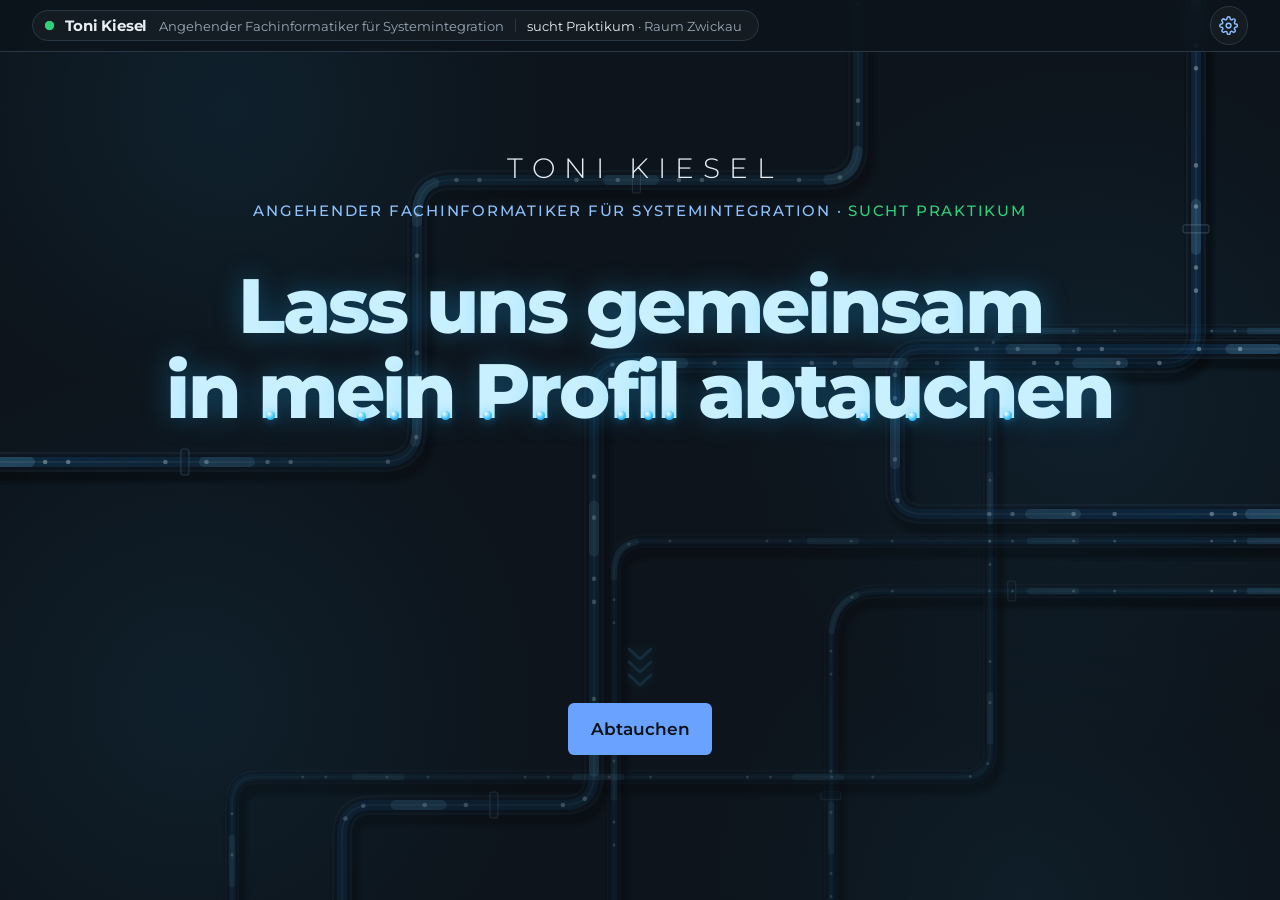
==== commit 74792194: "Update index.html" ====
--- a/index.html
+++ b/index.html
@@ -126,6 +126,7 @@
       -webkit-mask-image: linear-gradient(90deg, #000 0%, rgba(0,0,0,.55) 26%, rgba(0,0,0,.55) 74%, #000 100%);
               mask-image: linear-gradient(90deg, #000 0%, rgba(0,0,0,.55) 26%, rgba(0,0,0,.55) 74%, #000 100%);
     }
+    .backdrop svg.tube-anim { will-change: transform; }
     .tube-flow  { animation: flow  var(--t, 12s) linear infinite; }
     .tube-sheen { animation: sheen var(--t2, 16s) linear infinite; }
     @keyframes flow  { to { stroke-dashoffset: -222.4; } }
@@ -161,19 +162,23 @@
     .intro-links a:hover { color: #fff; background: rgba(106,163,255,.15); transform: translateY(-2px); }
     .intro-links svg { width: 1.7rem; height: 1.7rem; display: block; }
     /* Foto: Lichtpunkt mit Schweif läuft im Uhrzeigersinn um den Rahmen */
-    @property --a { syntax: "<angle>"; inherits: false; initial-value: 0deg; }
-    @keyframes orbit { to { --a: 360deg; } }
     .intro-photo { position: relative; width: clamp(11rem, 22vw, 16rem); aspect-ratio: 5 / 7; border-radius: 10px; border: 1px solid rgba(120,175,230,.4); box-shadow: 0 16px 44px rgba(0,0,0,.4), 0 0 30px rgba(34,160,255,.12); }
     .intro-photo img { width: 100%; height: 100%; object-fit: cover; object-position: 50% 25%; display: block; transform: scaleX(-1); border-radius: 9px; }
-    .intro-photo::before, .intro-photo::after {
-      content: ""; position: absolute; inset: -3px; border-radius: 13px; padding: 3px; pointer-events: none;
-      background: conic-gradient(from var(--a), rgba(90,190,255,0) 0deg, rgba(90,190,255,0) 190deg, rgba(90,190,255,.4) 265deg, rgba(120,215,255,.85) 335deg, rgba(240,251,255,1) 358deg, rgba(90,190,255,0) 360deg);
+    /* Lichtpunkt: ein drehendes Farbrad hinter einer Rahmen-Maske. Gedreht wird per transform,
+       das übernimmt die Grafikkarte, statt den Verlauf in jedem Bild neu zu malen */
+    .intro-photo .orbit {
+      position: absolute; inset: -3px; z-index: 1; border-radius: 13px; padding: 3px; overflow: hidden; pointer-events: none;
       -webkit-mask: linear-gradient(#000 0 0) content-box, linear-gradient(#000 0 0);
       -webkit-mask-composite: xor; mask-composite: exclude;
-      animation: orbit 6s linear infinite;
-    }
-    .intro-photo::after { inset: -5px; border-radius: 15px; padding: 5px; filter: blur(7px); opacity: 1; }
-    .intro-photo.paused::before, .intro-photo.paused::after { animation-play-state: paused; }
+    }
+    .intro-photo .orbit.glow { inset: -5px; border-radius: 15px; padding: 5px; filter: blur(7px); }
+    .intro-photo .orbit i {
+      position: absolute; left: 50%; top: 50%; width: 190%; aspect-ratio: 1; display: block;
+      background: conic-gradient(rgba(90,190,255,0) 0deg, rgba(90,190,255,0) 190deg, rgba(90,190,255,.4) 265deg, rgba(120,215,255,.85) 335deg, rgba(240,251,255,1) 358deg, rgba(90,190,255,0) 360deg);
+      transform: translate(-50%, -50%); will-change: transform; animation: spin 6s linear infinite;
+    }
+    @keyframes spin { from { transform: translate(-50%, -50%) rotate(0deg); } to { transform: translate(-50%, -50%) rotate(360deg); } }
+    .intro-photo.paused .orbit i { animation-play-state: paused; }
     .profile { padding: 5rem 0 4rem; }
     .profile-head { text-align: center; margin-bottom: 3.5rem; }
     h1, h2.h1like {
@@ -811,7 +816,7 @@
             </a>
           </div>
         </div>
-        <div class="intro-photo"><img src="toni.jpg" width="600" height="600" alt="Porträt von Toni Kiesel"></div>
+        <div class="intro-photo"><span class="orbit" aria-hidden="true"><i></i></span><span class="orbit glow" aria-hidden="true"><i></i></span><img src="toni.jpg" width="600" height="600" alt="Porträt von Toni Kiesel"></div>
       </div>
     </section>
 
@@ -1349,14 +1354,14 @@
         return d + ' L' + last[0].toFixed(1) + ',' + last[1].toFixed(1);
       }
 
+      var io = null;
       function build() {
         var W = window.innerWidth;
         host.style.height = '0px';
         var H = Math.max(document.documentElement.scrollHeight, document.body.scrollHeight, window.innerHeight);
         host.style.height = H + 'px';
         lastW = W; lastH = window.innerHeight;
-        var old = host.querySelector('svg');
-        if (old) host.removeChild(old);
+        Array.prototype.slice.call(host.querySelectorAll('svg')).forEach(function (o) { host.removeChild(o); });
         var rand = rng(SEED);
         var svg = el('svg', { viewBox: '0 0 ' + W + ' ' + H, 'aria-hidden': 'true', focusable: 'false' }, host);
         var defs = el('defs', {}, svg);
@@ -1413,17 +1418,23 @@
           [[w + 12, 0.10], [w + 7, 0.14], [w + 3, 0.20]].forEach(function (sh) {
             el('path', { d: d, fill: 'none', stroke: 'rgba(0,0,0,' + sh[1] + ')', 'stroke-width': sh[0], 'stroke-linejoin': 'round', transform: 'translate(4 7)' }, svg);
           });
-          var g = el('g', { opacity: back ? '0.34' : '0.52' }, svg);
+          var gop = back ? 0.34 : 0.52;
+          var g = el('g', { opacity: String(gop) }, svg);
           el('path', { d: d, fill: 'none', stroke: 'rgba(150,200,255,.14)', 'stroke-width': w }, g);
           el('path', { d: d, fill: 'none', stroke: 'rgba(8,18,30,.6)', 'stroke-width': core }, g);
           el('path', { d: d, fill: 'none', stroke: col, 'stroke-width': cw, opacity: '.3' }, g);
           el('path', { d: d, fill: 'none', stroke: 'rgba(210,245,255,.18)', 'stroke-width': 1.6 }, g);
 
-          var sheen = el('path', { d: d, fill: 'none', stroke: 'rgba(140,215,255,.32)', 'stroke-width': cw, 'stroke-linecap': 'round', 'stroke-dasharray': '46 174', 'class': 'tube-sheen' }, g);
+          /* Bewegte Striche liegen außerhalb der Gruppe mit Deckkraft: so muss der Browser
+             nicht bei jedem Bild die ganze Leitung neu zusammenrechnen */
+          var sheen = el('path', { d: d, fill: 'none', stroke: 'rgba(140,215,255,' + (0.32 * gop).toFixed(3) + ')', 'stroke-width': cw, 'stroke-linecap': 'round', 'stroke-dasharray': '46 174', 'class': 'tube-sheen' }, svgA);
           sheen.style.setProperty('--t2', (12 + rand() * 10).toFixed(1) + 's');
           sheen.style.animationDelay = '-' + (rand() * 12).toFixed(1) + 's';
 
-          var flow = el('path', { d: d, fill: 'none', stroke: 'rgba(225,250,255,.7)', 'stroke-width': back ? 3 : 4.5, 'stroke-linecap': 'round', 'stroke-dasharray': '0.1 61 0.1 23 0.1 97 0.1 41', 'class': 'tube-flow' }, g);
+          var flow = el('path', { d: d, fill: 'none', stroke: 'rgba(225,250,255,' + (0.7 * gop).toFixed(3) + ')', 'stroke-width': back ? 3 : 4.5, 'stroke-linecap': 'round', 'stroke-dasharray': '0.1 61 0.1 23 0.1 97 0.1 41', 'class': 'tube-flow' }, svgA);
+          anim.push(sheen, flow);
+          /* Kupplungen und Kappen wieder in einer eigenen Gruppe über den bewegten Strichen */
+          g = el('g', { opacity: String(gop) }, svg);
           flow.style.setProperty('--t', (9 + rand() * 9).toFixed(1) + 's');
           flow.style.animationDelay = '-' + (rand() * 9).toFixed(1) + 's';
           if (rand() < 0.25) { flow.style.animationDirection = 'reverse'; sheen.style.animationDirection = 'reverse'; }
@@ -1451,8 +1462,21 @@
             el('circle', { cx: e[0] + dv[0] * 8, cy: e[1] + dv[1] * 8, r: 2.2, fill: '#bfeaff' }, g);
           }
         }
+        var anim = [];
+        /* Eigene Ebene nur für die bewegten Striche: die aufwendigen, stillstehenden Rohre
+           müssen dann nicht in jedem Bild neu gezeichnet werden */
+        var svgA = el('svg', { viewBox: '0 0 ' + W + ' ' + H, 'aria-hidden': 'true', focusable: 'false', 'class': 'tube-anim' }, host);
+        host.appendChild(svgA);
         routes.filter(function (q) { return q.back; }).forEach(draw);    /* hinten zuerst */
         routes.filter(function (q) { return !q.back; }).forEach(draw);
+        /* Nur Leitungen in der Nähe des sichtbaren Bereichs bewegen sich, der Rest pausiert */
+        if (io) io.disconnect();
+        if ('IntersectionObserver' in window) {
+          io = new IntersectionObserver(function (es) {
+            es.forEach(function (e) { e.target.style.animationPlayState = e.isIntersecting ? 'running' : 'paused'; });
+          }, { rootMargin: '150px 0px' });
+          anim.forEach(function (a) { a.style.animationPlayState = 'paused'; io.observe(a); });
+        }
       }
 
       build();
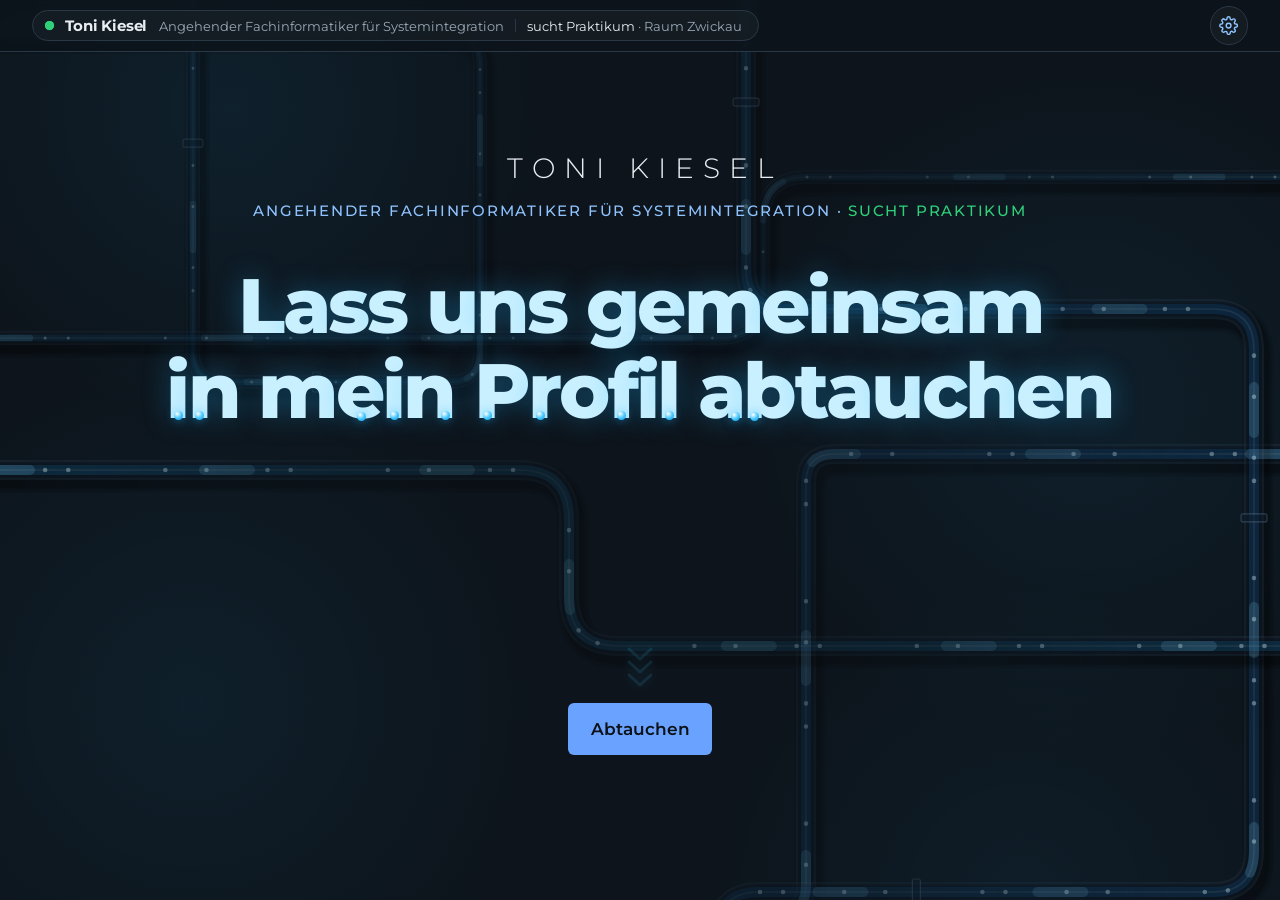
==== commit 8fa506b6: "Update index.html" ====
--- a/index.html
+++ b/index.html
@@ -114,7 +114,7 @@
     /* Hintergrund des Profils: feine Linien und leuchtende Punkte */
     .stage { position: relative; padding-top: 3.25rem; }
     .backdrop {
-      position: absolute; top: 0; left: 0; width: 100%; z-index: 0; pointer-events: none;
+      position: absolute; top: 0; left: 0; width: 100%; z-index: 0; pointer-events: none; overflow: hidden;
       background:
         radial-gradient(circle 20rem at 18% 12%, rgba(34,180,255,.08), rgba(34,180,255,0)),
         radial-gradient(circle 22rem at 85% 45%, rgba(34,180,255,.07), rgba(34,180,255,0)),
@@ -397,6 +397,45 @@
     .tb-gear[aria-expanded="true"] svg { transform: rotate(60deg); }
     .tb-gear:focus-visible, .switch:focus-visible, .linkbtn:focus-visible { outline: 3px solid var(--act); outline-offset: 2px; }
 
+    /* Inhaltsverzeichnis: Knopf links neben dem Zahnrad, Liste fährt darunter aus */
+    .tb-actions { display: flex; align-items: center; gap: .5rem; flex-shrink: 0; }
+    .tb-nav-btn[aria-expanded="true"] svg { transform: none; }
+    html.js:not(.unlocked) .tb-nav { display: none; }
+    /* Inhaltsverzeichnis lebendiger: Glas-Optik, Einträge gleiten nacheinander herein */
+    .nav-panel { width: min(17rem, calc(100vw - 1.5rem)); padding: 1rem .7rem .7rem; overflow: hidden;
+      background: rgba(16,26,36,.92); -webkit-backdrop-filter: blur(12px); backdrop-filter: blur(12px); }
+    .nav-panel::before { content: ""; position: absolute; left: 0; right: 0; top: 0; height: 2px;
+      background: linear-gradient(90deg, rgba(106,163,255,0), var(--act), rgba(106,163,255,0)); opacity: .8; }
+    .nav-panel .set-title { margin: 0 .55rem .55rem; font-size: .7rem; font-weight: 600; letter-spacing: .24em; text-transform: uppercase; color: var(--soft); }
+    .nav-list { list-style: none; margin: 0; padding: 0; }
+    .nav-list li { opacity: 0; transform: translateX(10px); transition: opacity .3s ease, transform .3s cubic-bezier(.2,.7,.3,1); }
+    .nav-panel.open .nav-list li { opacity: 1; transform: none; }
+    .nav-list li:nth-child(2) { transition-delay: .03s; } .nav-list li:nth-child(3) { transition-delay: .06s; }
+    .nav-list li:nth-child(4) { transition-delay: .09s; } .nav-list li:nth-child(5) { transition-delay: .12s; }
+    .nav-list li:nth-child(6) { transition-delay: .15s; } .nav-list li:nth-child(7) { transition-delay: .18s; }
+    .nav-list li:nth-child(8) { transition-delay: .21s; }
+    .nav-list a {
+      position: relative; display: flex; align-items: center; gap: .75rem; padding: .6rem .7rem .6rem .9rem; border-radius: 9px;
+      font-size: .95rem; font-weight: 500; color: var(--ink); text-decoration: none; transition: background .25s, color .25s, padding .25s;
+    }
+    .nav-list a::before { content: ""; position: absolute; left: .3rem; top: 50%; width: 3px; height: 0; border-radius: 2px;
+      background: var(--act); box-shadow: 0 0 8px var(--act); transform: translateY(-50%); transition: height .25s ease; }
+    .nav-list a::after { content: "→"; margin-left: auto; font-size: .9rem; color: var(--act); opacity: 0; transform: translateX(-6px); transition: opacity .25s, transform .25s; }
+    .nav-no { width: 1.5rem; font-size: .68rem; font-weight: 600; letter-spacing: .08em; color: var(--muted); font-variant-numeric: tabular-nums; transition: color .25s; }
+    .nav-list a:hover, .nav-list a:focus-visible { background: rgba(106,163,255,.1); color: #fff; padding-left: 1.1rem; }
+    .nav-list a:hover::before, .nav-list a:focus-visible::before { height: 55%; }
+    .nav-list a:hover::after, .nav-list a:focus-visible::after { opacity: 1; transform: none; }
+    .nav-list a:hover .nav-no { color: var(--act); }
+    .nav-list a:focus-visible { outline: 2px solid var(--act); outline-offset: -2px; }
+    .nav-list a[aria-current="true"] { background: rgba(106,163,255,.14); color: var(--ink); }
+    .nav-list a[aria-current="true"]::before { height: 55%; }
+    .nav-list a[aria-current="true"] .nav-no { color: var(--act); }
+    .nav-list a[aria-current="true"]::after { content: ""; width: .42rem; height: .42rem; border-radius: 50%; background: var(--act); box-shadow: 0 0 8px var(--act); opacity: 1; transform: none; }
+    .nav-list a[aria-current="true"]:hover::after { content: "→"; width: auto; height: auto; background: none; box-shadow: none; }
+    html.light .nav-panel { background: rgba(255,255,255,.94); }
+    html.light .nav-list a:hover, html.light .nav-list a:focus-visible { background: rgba(29,104,201,.07); color: var(--act); }
+    html.light .nav-list a[aria-current="true"] { background: rgba(29,104,201,.09); }
+    html.no-motion .nav-list li { opacity: 1; transform: none; }
     .settings {
       position: absolute; right: 0; top: calc(100% + .7rem); width: min(21rem, calc(100vw - 1.5rem)); padding: 1.1rem 1.1rem .9rem;
       background: #101a24; border: 1px solid #33465a; border-radius: 12px; box-shadow: 0 18px 50px rgba(0,0,0,.55);
@@ -498,8 +537,16 @@
     /* Kontakt: kleine Kennung und große Überschrift über die ganze Breite */
     .contact-head { margin-bottom: clamp(1.6rem, 4vw, 2.6rem); }
     .eyebrow { margin: 0 0 .8rem; font-size: .74rem; font-weight: 600; letter-spacing: .24em; text-transform: uppercase; color: var(--soft); }
-    .contact-title, .big-title { margin: 0; font-size: clamp(2.1rem, 6vw, 3.6rem); font-weight: 800; line-height: 1.06; letter-spacing: -.035em; color: var(--ink); }
-    .contact-title em, .big-title em { font-style: normal; color: var(--act); text-shadow: 0 0 18px rgba(106,163,255,.22); }
+    /* Große Abschnitts-Überschriften: mittig, fein und luftig wie „Über mich“ */
+    .sec-head, .contact-head { text-align: center; }
+    .sec-head .eyebrow, .contact-head .eyebrow { letter-spacing: .3em; padding-left: .3em; }
+    /* Nummer in der Kennung, passend zum Inhaltsverzeichnis */
+    .eb-no { color: var(--act); font-variant-numeric: tabular-nums; }
+    .eb-sep { display: inline-block; width: 1.4rem; height: 1px; margin: 0 .7rem; vertical-align: middle; background: currentColor; opacity: .45; }
+    @media (max-width: 520px) { .sec-head .eyebrow, .contact-head .eyebrow, .profile-eb { letter-spacing: .18em; font-size: .68rem; } .eb-sep { width: .9rem; margin: 0 .5rem; } }
+    .profile-eb { margin: 0 0 .9rem; font-size: .74rem; font-weight: 600; letter-spacing: .3em; padding-left: .3em; text-transform: uppercase; color: var(--soft); }
+    .contact-title, .big-title { margin: 0; font-size: clamp(1.9rem, 4.4vw, 3.1rem); font-weight: 300; line-height: 1.18; letter-spacing: .005em; color: var(--ink); }
+    .contact-title em, .big-title em { font-style: normal; font-weight: 600; color: var(--act); text-shadow: 0 0 18px rgba(106,163,255,.22); }
     html.tritan .contact-title em, html.tritan .big-title em { text-shadow: 0 0 18px rgba(245,160,74,.2); }
     html.light .contact-title em, html.light .big-title em { text-shadow: none; }
     .contact-info p strong { color: var(--ink); font-weight: 600; }
@@ -519,15 +566,25 @@
     .chips small { font-size: .72rem; color: var(--muted); }
     .skill-note { margin: 1.3rem 0 0; font-size: .82rem; line-height: 1.6; color: var(--muted); }
     .open-card { background: linear-gradient(160deg, rgba(106,163,255,.16), rgba(22,30,40,.7) 70%); border-color: rgba(106,163,255,.42); }
-    .open-card h3 { margin: 0 0 .8rem; font-size: clamp(1.5rem, 3vw, 2rem); font-weight: 800; letter-spacing: -.03em; line-height: 1.1; color: var(--ink); }
+    .open-card h3 { margin: 0 0 .8rem; font-size: clamp(1.45rem, 2.8vw, 1.85rem); font-weight: 600; letter-spacing: -.01em; line-height: 1.1; color: var(--ink); }
     .open-card p:not(.tag) { margin: 0; line-height: 1.65; color: var(--ink); opacity: .88; }
+    /* Warum ein Quereinsteiger: Einleitung links, drei Punkte mit Trennlinien rechts */
+    .why-grid { display: grid; grid-template-columns: minmax(0, 1fr) minmax(0, 1.15fr); gap: clamp(1.8rem, 5vw, 4rem); align-items: start; }
+    .why-card { padding: clamp(1.3rem, 3vw, 1.8rem); max-width: 28rem; }
+    .why-card > * { position: relative; z-index: 1; }
+    .why-lead { margin: 0; font-size: clamp(1.05rem, 1.8vw, 1.22rem); font-weight: 300; line-height: 1.75; color: var(--ink); max-width: 28rem; }
+    .why-list { list-style: none; margin: 0; padding: 0; border-top: 1px solid rgba(120,175,230,.45); }
+    .why-list li { padding: 1.15rem 0 1.2rem; border-bottom: 1px solid var(--line); }
+    .why-list h3 { margin: 0 0 .45rem; font-size: 1.05rem; font-weight: 600; color: var(--ink); }
+    .why-list p { margin: 0; line-height: 1.65; color: var(--muted); }
+    html.light .why-list { border-top-color: rgba(29,104,201,.45); }
+    @media (max-width: 760px) { .why-grid { grid-template-columns: 1fr; } }
     /* Konditionen: Einleitung links, Bedingungen als Liste rechts */
     .terms-grid { display: grid; grid-template-columns: minmax(0, 1fr) minmax(0, 1.15fr); gap: clamp(1.8rem, 5vw, 4rem); align-items: start; }
-    .terms-intro .big-title { font-size: clamp(2.1rem, 4.6vw, 3rem); }
-    .terms-lead { margin: 1.2rem 0 1.6rem; color: var(--muted); max-width: 28rem; line-height: 1.65; }
+    .terms-lead { margin: 0 0 1.6rem; color: var(--muted); max-width: 28rem; line-height: 1.65; }
     .terms-card { padding: 1.3rem 1.4rem; max-width: 28rem; }
     .terms-card > * { position: relative; z-index: 1; }
-    .terms-card h3 { margin: 0 0 .55rem; font-size: 1.3rem; font-weight: 800; letter-spacing: -.02em; color: var(--ink); }
+    .terms-card h3 { margin: 0 0 .55rem; font-size: 1.2rem; font-weight: 600; letter-spacing: -.01em; color: var(--ink); }
     .terms-card p { margin: 0; line-height: 1.6; color: var(--muted); }
     .terms-list dl { margin: 0; border-top: 1px solid rgba(120,175,230,.45); }
     .terms-list dl > div { display: grid; grid-template-columns: 8.5rem minmax(0, 1fr); gap: 1rem; padding: 1rem 0; border-bottom: 1px solid var(--line); }
@@ -750,6 +807,8 @@
         <span><span class="tb-status">sucht Praktikum</span><span class="tb-where"> · Raum Zwickau</span></span>
       </span>
     </div>
+    <div class="tb-actions">
+
     <div class="tb-set">
       <button class="tb-gear" id="gear" type="button" aria-expanded="false" aria-controls="settings" aria-label="Einstellungen">
         <svg viewBox="0 0 24 24" fill="none" stroke="currentColor" stroke-width="1.8" stroke-linecap="round" stroke-linejoin="round" aria-hidden="true"><circle cx="12" cy="12" r="3"/><path d="M19.4 15a1.65 1.65 0 0 0 .33 1.82l.06.06a2 2 0 1 1-2.83 2.83l-.06-.06a1.65 1.65 0 0 0-1.82-.33 1.65 1.65 0 0 0-1 1.51V21a2 2 0 1 1-4 0v-.09A1.65 1.65 0 0 0 9 19.4a1.65 1.65 0 0 0-1.82.33l-.06.06a2 2 0 1 1-2.83-2.83l.06-.06a1.65 1.65 0 0 0 .33-1.82 1.65 1.65 0 0 0-1.51-1H3a2 2 0 1 1 0-4h.09A1.65 1.65 0 0 0 4.6 9a1.65 1.65 0 0 0-.33-1.82l-.06-.06a2 2 0 1 1 2.83-2.83l.06.06a1.65 1.65 0 0 0 1.82.33H9a1.65 1.65 0 0 0 1-1.51V3a2 2 0 1 1 4 0v.09a1.65 1.65 0 0 0 1 1.51 1.65 1.65 0 0 0 1.82-.33l.06-.06a2 2 0 1 1 2.83 2.83l-.06.06a1.65 1.65 0 0 0-.33 1.82V9a1.65 1.65 0 0 0 1.51 1H21a2 2 0 1 1 0 4h-.09a1.65 1.65 0 0 0-1.51 1z"/></svg>
@@ -775,6 +834,25 @@
         <p class="set-note">Deine Auswahl wird nur in diesem Browser gespeichert, und nur wenn du hier etwas änderst.</p>
       </div>
     </div>
+    <nav class="tb-set tb-nav" aria-label="Inhaltsverzeichnis">
+      <button class="tb-gear tb-nav-btn" id="navBtn" type="button" aria-expanded="false" aria-controls="navPanel" aria-label="Inhaltsverzeichnis">
+        <svg viewBox="0 0 24 24" fill="none" stroke="currentColor" stroke-width="1.8" stroke-linecap="round" aria-hidden="true"><path d="M9 6h11M9 12h11M9 18h11"/><circle cx="4.5" cy="6" r="1.1" fill="currentColor" stroke="none"/><circle cx="4.5" cy="12" r="1.1" fill="currentColor" stroke="none"/><circle cx="4.5" cy="18" r="1.1" fill="currentColor" stroke="none"/></svg>
+      </button>
+      <div class="settings nav-panel" id="navPanel" hidden>
+        <p class="set-title">Inhalt</p>
+        <ul class="nav-list">
+          <li><a href="#intro"><span class="nav-no">00</span>Start</a></li>
+          <li><a href="#profil"><span class="nav-no">01</span>Über mich</a></li>
+          <li><a href="#kenntnisse"><span class="nav-no">02</span>Kenntnisse</a></li>
+          <li><a href="#projekte"><span class="nav-no">03</span>Projekte</a></li>
+          <li><a href="#lebenslauf"><span class="nav-no">04</span>Lebenslauf</a></li>
+          <li><a href="#warum"><span class="nav-no">05</span>Quereinsteiger</a></li>
+          <li><a href="#konditionen"><span class="nav-no">06</span>Konditionen</a></li>
+          <li><a href="#kontakt"><span class="nav-no">07</span>Kontakt</a></li>
+        </ul>
+      </div>
+    </nav>
+    </div>
   </header>
   <div class="backdrop" aria-hidden="true"></div>
   <div class="dive" id="dive" aria-hidden="true"><div class="coolant"></div><p class="dive-msg">Willkommen zurück</p></div>
@@ -822,6 +900,7 @@
 
     <header class="profile" id="profil">
       <div class="profile-head">
+        <p class="eyebrow profile-eb"><span class="eb-no">01</span><span class="eb-sep" aria-hidden="true"></span>Profil</p>
         <h2 class="h1like">Über mich</h2>
         <p class="keywords">Analytisch, lösungsorientiert, detailgenau und gewissenhaft</p>
       </div>
@@ -844,7 +923,7 @@
 
     <section id="kenntnisse">
       <div class="sec-head">
-        <p class="eyebrow">Stand der Dinge</p>
+        <p class="eyebrow"><span class="eb-no">02</span><span class="eb-sep" aria-hidden="true"></span>Stand der Dinge</p>
         <h2 class="big-title">Was ich kann. Und was <br>mir noch <em>fehlt</em>.</h2>
       </div>
       <div class="skill-grid">
@@ -873,7 +952,7 @@
 
     <section id="projekte">
       <div class="sec-head">
-        <p class="eyebrow">Projekte</p>
+        <p class="eyebrow"><span class="eb-no">03</span><span class="eb-sep" aria-hidden="true"></span>Projekte</p>
         <h2 class="big-title">Ausprobiert, gebaut, <br><em>dazugelernt</em>.</h2>
       </div>
       <div class="about-frame proj-frame">
@@ -906,7 +985,7 @@
 
     <section id="lebenslauf">
       <div class="sec-head">
-        <p class="eyebrow">Lebenslauf</p>
+        <p class="eyebrow"><span class="eb-no">04</span><span class="eb-sep" aria-hidden="true"></span>Lebenslauf</p>
         <h2 class="big-title">Vom Backofen <br>in den <em>Serverraum</em>.</h2>
       </div>
       <div class="cv">
@@ -947,11 +1026,39 @@
       </div>
     </section>
 
+    <section id="warum">
+      <div class="sec-head">
+        <p class="eyebrow"><span class="eb-no">05</span><span class="eb-sep" aria-hidden="true"></span>Warum ein Quereinsteiger</p>
+        <h2 class="big-title">Kein Zufall, sondern <br>eine <em>Entscheidung</em>.</h2>
+      </div>
+      <div class="why-grid">
+        <div class="glass why-card">
+          <p class="why-lead">Neun Jahre Bäckerhandwerk, und dann alles auf Anfang? Genau so. Nicht aus einer Laune heraus, sondern weil ich weiß, wo ich hinwill.</p>
+        </div>
+        <ul class="why-list">
+          <li>
+            <h3>Ich habe es vorher getestet.</h3>
+            <p>Bevor die Umschulung losging, habe ich einen IT-Vorbereitungskurs gemacht und Grundlagen wie Netzwerktechnik und IT-Sicherheit kennengelernt. Danach war klar: Das ist meins.</p>
+          </li>
+          <li>
+            <h3>Ich kenne den Arbeitsalltag.</h3>
+            <p>Pünktlichkeit, Verantwortung, Abläufe im Team koordinieren und unter Zeitdruck trotzdem sauber arbeiten: Das muss mir niemand mehr beibringen. Du kannst dich darauf konzentrieren, mir die Technik zu zeigen.</p>
+          </li>
+          <li>
+            <h3>Technik ist auch mein Hobby.</h3>
+            <p>Auch nach Feierabend lässt mich Technik nicht los. Ich probiere Neues aus, richte Systeme ein und lerne dabei jedes Mal etwas dazu.</p>
+          </li>
+        </ul>
+      </div>
+    </section>
+
     <section id="konditionen">
+      <div class="sec-head">
+        <p class="eyebrow"><span class="eb-no">06</span><span class="eb-sep" aria-hidden="true"></span>Konditionen</p>
+        <h2 class="big-title">Was dich das <em>kostet</em>.</h2>
+      </div>
       <div class="terms-grid">
         <div class="terms-intro">
-          <p class="eyebrow">Konditionen</p>
-          <h2 class="big-title">Was dich das <em>kostet</em>.</h2>
           <p class="terms-lead">Weniger, als du vielleicht denkst. Das Praktikum ist Teil meiner Umschulung bei der WBS Training SE, den Rahmen regelt der Bildungsträger.</p>
           <div class="glass terms-card">
             <h3>Sechs Monate Kennenlernen.</h3>
@@ -974,7 +1081,7 @@
 
     <section id="kontakt">
       <div class="contact-head">
-        <p class="eyebrow">Kontakt</p>
+        <p class="eyebrow"><span class="eb-no">07</span><span class="eb-sep" aria-hidden="true"></span>Kontakt</p>
         <h2 class="contact-title">Platz im Team frei?<br><em>Ping</em> mich an.</h2>
       </div>
       <div class="contact-grid">
@@ -1354,16 +1461,25 @@
         return d + ' L' + last[0].toFixed(1) + ',' + last[1].toFixed(1);
       }
 
-      var io = null;
+      var io = null, builtHB = 0;
+      /* Höhe des Inhalts ohne den Hintergrund selbst messen */
+      function measure() {
+        host.style.height = '0px';
+        return Math.max(document.documentElement.scrollHeight, document.body.scrollHeight, window.innerHeight);
+      }
       function build() {
         var W = window.innerWidth;
-        host.style.height = '0px';
-        var H = Math.max(document.documentElement.scrollHeight, document.body.scrollHeight, window.innerHeight);
-        host.style.height = H + 'px';
+        var Hc = measure();
+        /* Etwas Vorrat nach unten zeichnen: Klappt z. B. das Impressum auf, sind die Rohre
+           schon da und müssen nicht neu verlegt werden (das hat vorher geruckelt) */
+        var H = Hc + (W < 600 ? 1800 : 1000);
+        builtHB = H;
+        host.style.height = Hc + 'px';
         lastW = W; lastH = window.innerHeight;
         Array.prototype.slice.call(host.querySelectorAll('svg')).forEach(function (o) { host.removeChild(o); });
         var rand = rng(SEED);
         var svg = el('svg', { viewBox: '0 0 ' + W + ' ' + H, 'aria-hidden': 'true', focusable: 'false' }, host);
+        svg.style.height = H + 'px';
         var defs = el('defs', {}, svg);
         var eg = el('radialGradient', { id: 'endGlow' }, defs);
         el('stop', { offset: '0', 'stop-color': '#22b4ff', 'stop-opacity': '.7' }, eg);
@@ -1466,6 +1582,7 @@
         /* Eigene Ebene nur für die bewegten Striche: die aufwendigen, stillstehenden Rohre
            müssen dann nicht in jedem Bild neu gezeichnet werden */
         var svgA = el('svg', { viewBox: '0 0 ' + W + ' ' + H, 'aria-hidden': 'true', focusable: 'false', 'class': 'tube-anim' }, host);
+        svgA.style.height = H + 'px';
         host.appendChild(svgA);
         routes.filter(function (q) { return q.back; }).forEach(draw);    /* hinten zuerst */
         routes.filter(function (q) { return !q.back; }).forEach(draw);
@@ -1490,7 +1607,12 @@
       if ('ResizeObserver' in window) {
         new ResizeObserver(function () {
           clearTimeout(timer);
-          timer = setTimeout(build, 200);
+          timer = setTimeout(function () {
+            /* Nur neu verlegen, wenn sich die Breite ändert oder der Vorrat nicht mehr reicht */
+            var hc = measure();
+            if (window.innerWidth === lastW && hc <= builtHB) { host.style.height = hc + 'px'; return; }
+            build();
+          }, 200);
         }).observe(document.body);
       }
     })();
@@ -1822,13 +1944,62 @@
     })();
   </script>
   <script>
+    /* Inhaltsverzeichnis: öffnen, schließen, zum Abschnitt springen und aktuellen Abschnitt markieren */
+    (function () {
+      var btn = document.getElementById('navBtn'), panel = document.getElementById('navPanel');
+      if (!btn || !panel) return;
+      var links = Array.prototype.slice.call(panel.querySelectorAll('a'));
+      function open() {
+        panel.hidden = false;
+        requestAnimationFrame(function () { panel.classList.add('open'); });
+        btn.setAttribute('aria-expanded', 'true');
+        (panel.querySelector('a[aria-current="true"]') || links[0]).focus();
+      }
+      function close(back) {
+        panel.classList.remove('open'); panel.hidden = true;
+        btn.setAttribute('aria-expanded', 'false');
+        if (back) btn.focus();
+      }
+      btn.addEventListener('click', function () { panel.hidden ? open() : close(false); });
+      document.addEventListener('click', function (e) {
+        if (!panel.hidden && !panel.contains(e.target) && !btn.contains(e.target)) close(false);
+      });
+      document.addEventListener('keydown', function (e) { if (e.key === 'Escape' && !panel.hidden) close(true); });
+      links.forEach(function (a) {
+        a.addEventListener('click', function (e) {
+          var t = document.querySelector(a.getAttribute('href'));
+          if (!t) return;
+          e.preventDefault(); close(false);
+          var slow = !(window.tkNoMotion && window.tkNoMotion());
+          t.scrollIntoView({ behavior: slow ? 'smooth' : 'instant', block: 'start' });
+          t.setAttribute('tabindex', '-1'); t.focus({ preventScroll: true });
+        });
+      });
+      /* Markiert den Abschnitt, der gerade in der Bildschirmmitte liegt */
+      if ('IntersectionObserver' in window) {
+        var map = {};
+        links.forEach(function (a) { map[a.getAttribute('href').slice(1)] = a; });
+        var io = new IntersectionObserver(function (es) {
+          es.forEach(function (en) {
+            if (!en.isIntersecting) return;
+            links.forEach(function (a) { a.removeAttribute('aria-current'); });
+            var a = map[en.target.id]; if (a) a.setAttribute('aria-current', 'true');
+          });
+        }, { rootMargin: '-45% 0px -50% 0px' });
+        Object.keys(map).forEach(function (id) { var el = document.getElementById(id); if (el) io.observe(el); });
+      }
+    })();
+  </script>
+  <script>
     /* Zurück zum Anfang des Profils */
     (function () {
       var b = document.getElementById('toTop'), intro = document.getElementById('intro');
       if (!b) return;
       b.addEventListener('click', function () {
         var slow = !(window.tkNoMotion && window.tkNoMotion());
-        window.scrollTo({ top: 0, behavior: slow ? 'smooth' : 'instant' });
+        var bar = document.querySelector('.topbar');
+        var y = intro ? intro.getBoundingClientRect().top + window.scrollY - (bar ? bar.offsetHeight : 0) : 0;
+        window.scrollTo({ top: Math.max(0, y), behavior: slow ? 'smooth' : 'instant' });
         if (intro) { intro.setAttribute('tabindex', '-1'); intro.focus({ preventScroll: true }); }
       });
     })();
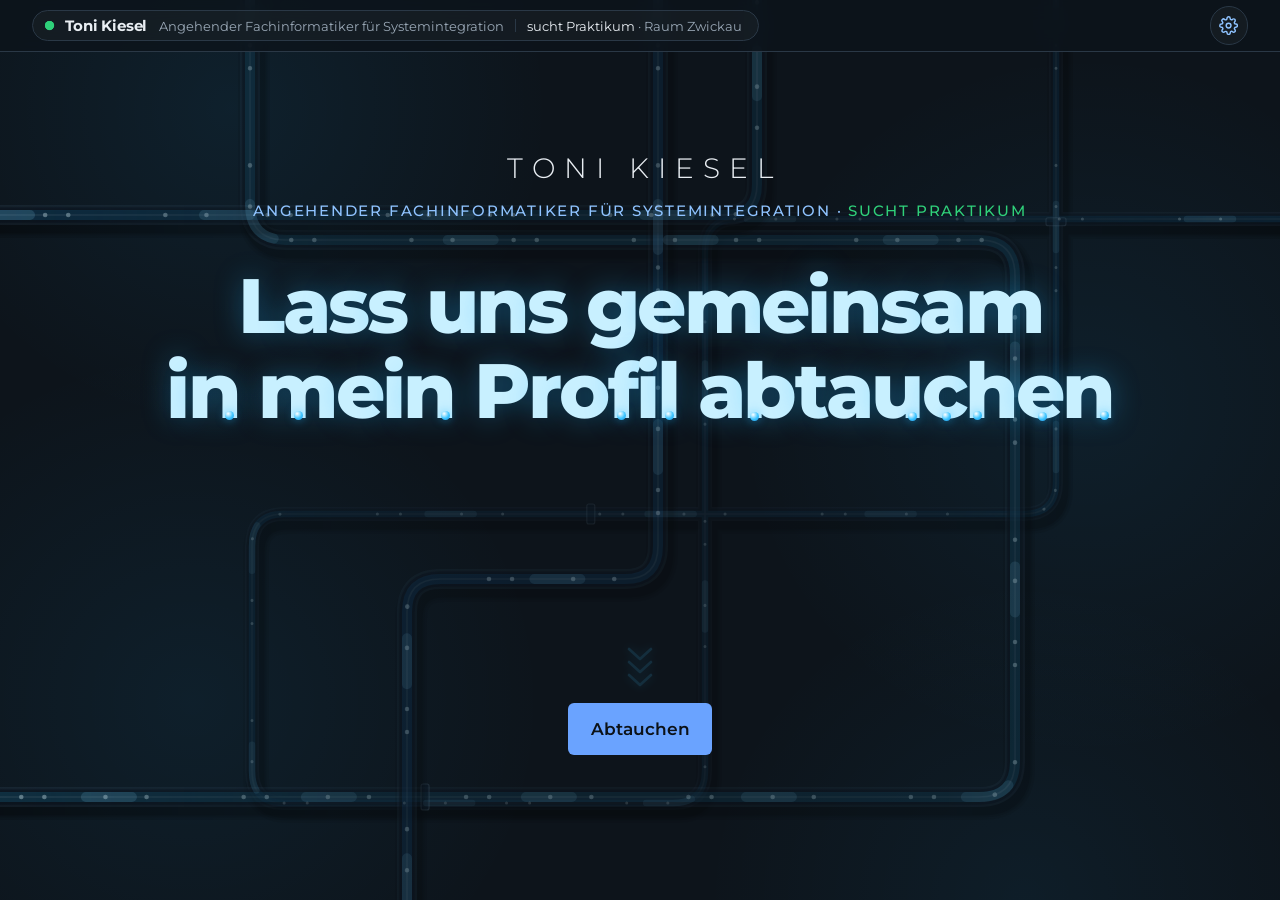
==== commit 22515d9a: "Add files via upload" ====
--- a/index.html
+++ b/index.html
@@ -20,781 +20,7 @@
     })();
   </script>
   <link rel="preload" href="montserrat.woff2" as="font" type="font/woff2" crossorigin>
-  <style>
-    @font-face {
-      font-family: "Montserrat";
-      src: url("montserrat.woff2") format("woff2");
-      font-weight: 100 900; font-style: normal; font-display: swap;
-    }
-    :root {
-      color-scheme: dark;
-      --bg: #0d141b;
-      --ink: #e9eef3;
-      --muted: #9aa8b6;
-      --line: #2a3846;
-      --accent: #6aa3ff;
-      --soft: #8fc3ff;
-      --packet: #f08a1c;
-      --act: var(--accent);
-      --hint: #3cc4ff;
-      --font: "Montserrat", "Avenir Next", "Segoe UI", Roboto, "Helvetica Neue", Arial, sans-serif;
-    }
-    * { box-sizing: border-box; }
-    html { scroll-behavior: smooth; scroll-padding-top: 4rem; }
-    body {
-      margin: 0; background: var(--bg); color: var(--ink);
-      font-family: var(--font); font-size: 1.0625rem; line-height: 1.65;
-    }
-    a { color: var(--act); text-underline-offset: 3px; }
-    a:focus-visible { outline: 3px solid var(--act); outline-offset: 3px; border-radius: 2px; }
-    /* Eigener Mauszeiger: schimmernder Ring (nur bei Maus) */
-    .ring { position: fixed; left: 0; top: 0; width: 0; height: 0; z-index: 100; pointer-events: none; opacity: 0; transition: opacity .2s; }
-    .ring.show { opacity: 1; }
-    .ring::before {
-      content: ""; position: absolute; left: -13px; top: -13px; width: 26px; height: 26px; border-radius: 50%;
-      transition: transform .18s ease, border-color .18s ease, box-shadow .18s ease;
-    }
-    .ring::before {
-      border: 2px solid rgba(34,180,255,.9);
-      box-shadow: 0 0 10px rgba(34,180,255,.7), inset 0 0 8px rgba(34,180,255,.35);
-      animation: glow 2.4s ease-in-out infinite;
-    }
-    .ring.link::before { transform: scale(1.35); }
-    .ring.link::before { border-color: rgba(240,138,28,.95); box-shadow: 0 0 12px rgba(240,138,28,.75), inset 0 0 8px rgba(240,138,28,.35); animation: none; }
-    .ring.down::before { transform: scale(.8); }
-    .ring.link.down::before { transform: scale(1.1); }
-    @keyframes glow { 50% { box-shadow: 0 0 18px rgba(34,180,255,.95), inset 0 0 11px rgba(34,180,255,.5); } }
-    @media (hover: hover) and (pointer: fine) {
-      html.has-ring, html.has-ring * { cursor: none !important; }
-    }
-
-    /* Wellen beim Klicken: Tropfen fällt in PC-Kühlflüssigkeit */
-    .wave { position: fixed; left: 0; top: 0; width: 0; height: 0; z-index: 99; pointer-events: none;
-      --c1: #9fe3ff; --c2: #1ea7ff; --c3: #07337a; --rgb: 34,180,255; }
-    .wave.link { --c1: #ffd2a0; --c2: #f08a1c; --c3: #7a3500; --rgb: 240,138,28; }
-    .wave .r {
-      position: absolute; left: 0; top: 0; transform: translate(-50%, -50%); border-radius: 50%; opacity: 0;
-      border: 3px solid var(--c2);
-      box-shadow: 0 0 9px rgba(var(--rgb),.85), inset 0 0 5px 1px var(--c3), inset 2px 2px 3px rgba(255,255,255,.65);
-      animation: wave 1.15s cubic-bezier(.1,.5,.3,1) forwards;
-    }
-    .wave .r:nth-child(1) { --o: 1; }
-    .wave .r:nth-child(2) { --o: .8; animation-delay: .14s; }
-    .wave .r:nth-child(3) { --o: .55; animation-delay: .28s; }
-    .wave .c {
-      position: absolute; left: 0; top: 0; transform: translate(-50%, -50%); border-radius: 50%; opacity: 0;
-      background: radial-gradient(circle at 38% 34%, #fff 0 8%, var(--c1) 22%, var(--c2) 55%, rgba(var(--rgb),0) 74%);
-      animation: impact .5s ease-out forwards;
-    }
-    /* Bits (0 und 1) spritzen aus dem Klick */
-    .wave .bit {
-      position: absolute; left: 0; top: 0; opacity: 0; line-height: 1; white-space: nowrap;
-      font: 700 14px ui-monospace, "SFMono-Regular", Menlo, Consolas, "Liberation Mono", monospace;
-      color: var(--c1); text-shadow: 0 0 6px rgba(var(--rgb),.95), 0 0 14px rgba(var(--rgb),.55);
-      transform: translateY(-50%);
-      animation: bit-x var(--t) linear forwards, bit-y var(--t) forwards, bit-rot var(--t) ease-out forwards, bit-fade var(--t) ease-in forwards;
-    }
-    @keyframes wave {
-      0%   { width: 5px;  height: 5px;  opacity: 0; border-width: 3px; }
-      10%  { opacity: var(--o); }
-      100% { width: 66px; height: 66px; opacity: 0; border-width: 1.5px; }
-    }
-    @keyframes impact { 0% { width: 6px; height: 6px; opacity: 1; } 100% { width: 30px; height: 30px; opacity: 0; } }
-    @keyframes bit-x { from { translate: -50% 0; } to { translate: calc(-50% + var(--dx)) 0; } }
-    @keyframes bit-y {
-      0%   { transform: translateY(-50%); animation-timing-function: cubic-bezier(.2,.7,.4,1); }
-      40%  { transform: translateY(calc(-50% - var(--h))); animation-timing-function: cubic-bezier(.6,0,.9,.5); }
-      100% { transform: translateY(calc(-50% + var(--fall))); }
-    }
-    @keyframes bit-rot { from { rotate: 0deg; } to { rotate: var(--rot); } }
-    @keyframes bit-fade { 0% { opacity: 0; } 8% { opacity: 1; } 62% { opacity: 1; } 100% { opacity: 0; } }
-
-    main { position: relative; z-index: 1; max-width: 64rem; margin: 0 auto; padding: 0 1.5rem; }
-
-    /* Hintergrund des Profils: feine Linien und leuchtende Punkte */
-    .stage { position: relative; padding-top: 3.25rem; }
-    .backdrop {
-      position: absolute; top: 0; left: 0; width: 100%; z-index: 0; pointer-events: none; overflow: hidden;
-      background:
-        radial-gradient(circle 20rem at 18% 12%, rgba(34,180,255,.08), rgba(34,180,255,0)),
-        radial-gradient(circle 22rem at 85% 45%, rgba(34,180,255,.07), rgba(34,180,255,0)),
-        radial-gradient(circle 22rem at 15% 78%, rgba(34,180,255,.07), rgba(34,180,255,0)),
-        radial-gradient(circle 20rem at 80% 100%, rgba(34,180,255,.06), rgba(34,180,255,0));
-    }
-    .backdrop svg {
-      position: absolute; inset: 0; width: 100%; height: 100%; display: block;
-      -webkit-mask-image: linear-gradient(90deg, #000 0%, rgba(0,0,0,.55) 26%, rgba(0,0,0,.55) 74%, #000 100%);
-              mask-image: linear-gradient(90deg, #000 0%, rgba(0,0,0,.55) 26%, rgba(0,0,0,.55) 74%, #000 100%);
-    }
-    .backdrop svg.tube-anim { will-change: transform; }
-    .tube-flow  { animation: flow  var(--t, 12s) linear infinite; }
-    .tube-sheen { animation: sheen var(--t2, 16s) linear infinite; }
-    @keyframes flow  { to { stroke-dashoffset: -222.4; } }
-    @keyframes sheen { to { stroke-dashoffset: -220; } }
-
-    /* Vorstellung zwischen Video und Profil */
-    .intro { min-height: calc(100svh - 2rem); display: grid; align-items: center; border-top: none; padding: 4rem 0; }
-    .intro:focus { outline: none; }
-    .intro-grid { display: grid; grid-template-columns: minmax(0, 1fr) auto; gap: clamp(2rem, 6vw, 5rem); align-items: center; }
-    .intro-text { text-shadow: 0 0 12px rgba(13,20,27,.95), 0 0 4px rgba(13,20,27,.9); }
-    .intro-name { margin: 0; font-size: clamp(2rem, 5.2vw, 4rem); font-weight: 200; letter-spacing: .14em; line-height: 1.1; text-transform: uppercase; color: var(--ink); }
-    .intro-hi { display: block; margin-bottom: .35em; font-size: clamp(1rem, 2.1vw, 1.45rem); font-weight: 400; letter-spacing: .08em; text-transform: none; color: var(--soft); }
-    .stats { list-style: none; display: grid; grid-template-columns: repeat(3, 1fr); max-width: 36rem; margin: 1.4rem 0 .5rem; padding: 0; border-radius: 14px; background: rgba(22,30,40,.66); -webkit-backdrop-filter: blur(6px); backdrop-filter: blur(6px); border: 1px solid rgba(120,175,230,.22); box-shadow: 0 10px 28px rgba(0,0,0,.25), inset 0 1px 0 rgba(255,255,255,.04); text-shadow: none; }
-    .stats li { position: relative; display: flex; flex-direction: column; align-items: center; text-align: center; gap: .5rem; padding: 1.05rem .8rem 1rem; }
-    .stats li + li::before { content: ""; position: absolute; left: 0; top: 18%; bottom: 18%; width: 1px; background: linear-gradient(180deg, rgba(120,175,230,0), rgba(120,175,230,.35), rgba(120,175,230,0)); }
-    .stat-num { font-family: var(--font); font-weight: 300; font-size: clamp(1.7rem, 3.2vw, 2.3rem); line-height: 1; letter-spacing: .06em; font-variant-numeric: tabular-nums; color: var(--soft); text-shadow: 0 0 18px rgba(110,175,255,.35); }
-    .stat-label { font-family: var(--font); font-size: .66rem; font-weight: 500; line-height: 1.4; letter-spacing: .12em; text-transform: uppercase; color: var(--muted); }
-    @media (max-width: 520px) { .stats li { padding: .85rem .45rem; } .stat-label { font-size: .58rem; letter-spacing: .08em; } }
-    html.light .stats { background: rgba(255,255,255,.72); border-color: rgba(40,100,170,.18); box-shadow: 0 14px 36px rgba(30,70,120,.12), inset 0 1px 0 rgba(255,255,255,.8); }
-    html.light .stats li + li::before { background: linear-gradient(180deg, rgba(40,100,170,0), rgba(40,100,170,.25), rgba(40,100,170,0)); }
-    html.light .stat-num { text-shadow: none; }
-    .stat-num { display: inline-block; transform-origin: center; }
-    .stat-num.rolling { opacity: .55; }
-    .stat-num .inf { display: block; width: 1.45em; height: .95em; fill: none; stroke: currentColor; stroke-width: .9; stroke-linejoin: round; filter: drop-shadow(0 0 8px rgba(110,175,255,.35)); }
-    html.light .stat-num .inf { filter: none; }
-    .stat-num.pop { animation: statPop .45s ease-out; }
-    @keyframes statPop { 0% { transform: scale(1.22); filter: brightness(1.6); } 100% { transform: none; filter: none; } }
-    .intro-role { margin: .7rem 0 1.2rem; font-size: clamp(1rem, 2.3vw, 1.6rem); font-weight: 300; letter-spacing: .06em; line-height: 1.3; text-transform: uppercase; color: var(--soft); }
-    .intro-text p:not(.intro-role) { margin: 0 0 .6rem; max-width: 36rem; font-weight: 300; }
-    .intro-line { max-width: 36rem; height: 1px; margin: 1.6rem 0 1rem; background: linear-gradient(90deg, rgba(106,163,255,.85), rgba(106,163,255,.12)); }
-    .intro-links { max-width: 36rem; display: flex; gap: .9rem; justify-content: flex-end; }
-    .intro-links a { width: 2.5rem; height: 2.5rem; display: grid; place-items: center; color: var(--soft); border-radius: 8px; transition: color .2s, transform .2s, background .2s; }
-    .intro-links a:hover { color: #fff; background: rgba(106,163,255,.15); transform: translateY(-2px); }
-    .intro-links svg { width: 1.7rem; height: 1.7rem; display: block; }
-    /* Foto: Lichtpunkt mit Schweif läuft im Uhrzeigersinn um den Rahmen */
-    .intro-photo { position: relative; width: clamp(11rem, 22vw, 16rem); aspect-ratio: 5 / 7; border-radius: 10px; border: 1px solid rgba(120,175,230,.4); box-shadow: 0 16px 44px rgba(0,0,0,.4), 0 0 30px rgba(34,160,255,.12); }
-    .intro-photo img { width: 100%; height: 100%; object-fit: cover; object-position: 50% 25%; display: block; transform: scaleX(-1); border-radius: 9px; }
-    /* Lichtpunkt: ein drehendes Farbrad hinter einer Rahmen-Maske. Gedreht wird per transform,
-       das übernimmt die Grafikkarte, statt den Verlauf in jedem Bild neu zu malen */
-    .intro-photo .orbit {
-      position: absolute; inset: -3px; z-index: 1; border-radius: 13px; padding: 3px; overflow: hidden; pointer-events: none;
-      -webkit-mask: linear-gradient(#000 0 0) content-box, linear-gradient(#000 0 0);
-      -webkit-mask-composite: xor; mask-composite: exclude;
-    }
-    .intro-photo .orbit.glow { inset: -5px; border-radius: 15px; padding: 5px; filter: blur(7px); }
-    .intro-photo .orbit i {
-      position: absolute; left: 50%; top: 50%; width: 190%; aspect-ratio: 1; display: block;
-      background: conic-gradient(rgba(90,190,255,0) 0deg, rgba(90,190,255,0) 190deg, rgba(90,190,255,.4) 265deg, rgba(120,215,255,.85) 335deg, rgba(240,251,255,1) 358deg, rgba(90,190,255,0) 360deg);
-      transform: translate(-50%, -50%); will-change: transform; animation: spin 6s linear infinite;
-    }
-    @keyframes spin { from { transform: translate(-50%, -50%) rotate(0deg); } to { transform: translate(-50%, -50%) rotate(360deg); } }
-    .intro-photo.paused .orbit i { animation-play-state: paused; }
-    .profile { padding: 5rem 0 4rem; }
-    .profile-head { text-align: center; margin-bottom: 3.5rem; }
-    h1, h2.h1like {
-      margin: 0 0 1rem; font-size: clamp(1.5rem, 4.6vw, 3rem); line-height: 1.2;
-      font-weight: 300; letter-spacing: .08em; text-transform: uppercase;
-    }
-    .keywords {
-      margin: 0; font-size: clamp(.8rem, 1.9vw, 1.05rem); font-weight: 300; line-height: 1.6;
-      letter-spacing: .14em; text-transform: uppercase; color: var(--soft);
-    }
-    /* Mini-Terminal neben dem Projekt */
-    .term { width: 100%; width: 100%; max-width: 24rem; justify-self: end; overflow: hidden; border-radius: 12px; border: 1px solid rgba(120,175,230,.26); background: rgba(8,14,22,.6); box-shadow: 0 10px 28px rgba(0,0,0,.3); padding: 0; font-family: ui-monospace, "SFMono-Regular", Menlo, Consolas, "Liberation Mono", monospace; }
-    .term-bar { display: flex; align-items: center; gap: .4rem; padding: .55rem .9rem; border-bottom: 1px solid rgba(120,175,230,.16); background: rgba(255,255,255,.025); position: relative; z-index: 1; }
-    .term-bar i { width: 10px; height: 10px; border-radius: 50%; background: rgba(150,200,255,.28); }
-    .term-bar span { margin-left: .6rem; font-size: .75rem; color: var(--muted); }
-    .term pre { position: relative; z-index: 1; margin: 0; padding: .9rem 1.1rem .4rem; min-height: 12.8em; font: inherit; font-size: .72rem; line-height: 1.6; color: #cfe8ff; white-space: pre-wrap; overflow-wrap: anywhere; }
-    .term .p { color: #6fd0a0; }
-    .term .o { color: var(--muted); }
-    .term .ok { color: #6fd0a0; }
-    .term .cur { display: inline-block; width: .55em; height: 1.05em; margin-left: 1px; vertical-align: text-bottom; background: #9fe0ff; animation: blink 1s steps(2, start) infinite; }
-    @keyframes blink { to { visibility: hidden; } }
-    .term-note { position: relative; z-index: 1; margin: 0; padding: 0 1.1rem .8rem; font: 400 .72rem/1.4 var(--font); color: rgba(154,168,182,.7); }
-
-    /* Lebenslauf: ein Kasten pro Station, neueste oben */
-    /* versetzt: ungerade links, gerade rechts; dazwischen läuft die Röhre */
-    .cv { position: relative; display: grid; row-gap: 4.5rem; padding: 2.4rem 0 3.2rem; }
-    .cv-svg {
-      position: absolute; inset: 0; width: 100%; height: 100%; z-index: 0; pointer-events: none; overflow: visible;
-      -webkit-mask-image: linear-gradient(to bottom, transparent 0, #000 40px, #000 calc(100% - 50px), transparent 100%);
-              mask-image: linear-gradient(to bottom, transparent 0, #000 40px, #000 calc(100% - 50px), transparent 100%);
-    }
-    .cv-card { width: fit-content; min-width: min(100%, 21rem); max-width: min(calc(100% - 1.8rem), 41rem); padding: 1.5rem 2rem 1.6rem; }
-    .cv-card.cv-wide { max-width: min(calc(100% - 1.8rem), 62rem); }
-    .cv-card:nth-of-type(odd)  { justify-self: start; margin-left: 1.8rem; }
-    .cv-card:nth-of-type(even) { justify-self: end;   margin-right: 1.8rem; }
-    .cv-card > * { position: relative; z-index: 1; }
-    .cv-date { margin: 0 0 1rem; font-size: .9rem; font-weight: 300; letter-spacing: .06em; text-transform: uppercase; color: var(--ink); }
-    .cv-title { margin: 0; font-size: 1.5rem; line-height: 1.3; font-weight: 400; color: var(--soft); }
-    .cv-where { margin: .3rem 0 0; font-size: 1.05rem; color: var(--muted); }
-    .cv-list { margin: 1.1rem 0 0; padding: 0; list-style: none; display: grid; gap: .65rem; }
-    .cv-list li { position: relative; padding-left: 1.5rem; }
-    .cv-list li::before { content: ""; position: absolute; left: .2rem; top: .62em; width: .42rem; height: .42rem; border-radius: 50%; background: var(--accent); }
-    .cv-list .h { display: block; font-weight: 500; color: var(--soft); }
-    .cv-list .d { display: block; font-weight: 300; color: var(--ink); }
-    /* Projekte: Text + Terminal gemeinsam in einem Kasten */
-    .about-frame.proj-frame { max-width: none; margin-bottom: 0; }
-    .proj-card { padding: 1.8rem 2rem; }
-    .proj-list { position: relative; z-index: 1; }
-    .proj-grid { display: grid; grid-template-columns: minmax(0, 1fr) minmax(0, 24rem); gap: 2.5rem; align-items: start; }
-    .profile-grid { display: block; }
-    .pcol .about-frame { margin-bottom: 1.8rem; }
-    /* Foto links im Kasten, Text rechts, beides in einem Rahmen */
-    .photo { position: relative; z-index: 1; min-height: 20rem; }
-    .photo .portrait { position: absolute; inset: 0; width: 100%; height: 100%; aspect-ratio: auto; object-fit: cover; object-position: 50% 28%; border: 3px solid var(--accent); border-radius: 10px; outline: none; transform: none; }
-    .about-text { align-self: center; padding: 1.4rem 2rem 1rem 0; position: relative; z-index: 1; }
-    .name { margin: 0; font-size: clamp(2.2rem, 5.5vw, 3.4rem); line-height: 1.05; font-weight: 800; letter-spacing: -0.03em; }
-    .portrait {
-      flex: none; display: block; width: clamp(7rem, 26vw, 13rem); height: auto; aspect-ratio: 1; object-fit: cover;
-      border: 4px solid var(--accent); border-radius: 12px; background: var(--line);
-      outline: 1px solid var(--line); outline-offset: 5px;
-    }
-    /* Über-mich als Karte: dezenter Rahmen, versetzter zweiter Rahmen, Schimmern am Mauszeiger */
-    .about-frame { position: relative; max-width: none; margin-bottom: 1.8rem; }
-    .about-frame::before {
-      content: ""; position: absolute; inset: -9px; z-index: 0; pointer-events: none;
-      border: 1.5px solid rgba(110,175,255,.46); border-radius: 22px;
-      -webkit-mask-image: linear-gradient(135deg, #000 0%, rgba(0,0,0,0) 62%);
-              mask-image: linear-gradient(135deg, #000 0%, rgba(0,0,0,0) 62%);
-    }
-    .glass {
-      position: relative; z-index: 1; overflow: hidden;
-      border-radius: 14px;
-      background: rgba(22,30,40,.66);
-      -webkit-backdrop-filter: blur(6px); backdrop-filter: blur(6px);
-      border: 1px solid rgba(120,175,230,.22);
-      box-shadow: 0 14px 40px rgba(0,0,0,.35), inset 0 1px 0 rgba(255,255,255,.05);
-    }
-    .glass::before, .glass::after {
-      content: ""; position: absolute; inset: 0; border-radius: inherit; pointer-events: none;
-      opacity: 0; transition: opacity .35s ease;
-    }
-    /* Schimmer im Kasten */
-    .glass::before {
-      background:
-        radial-gradient(70px circle at var(--mx, -300px) var(--my, -300px), rgba(200,235,255,.13), rgba(200,235,255,0) 100%),
-        radial-gradient(300px circle at var(--mx, -300px) var(--my, -300px), rgba(60,170,255,.17), rgba(60,170,255,0) 100%);
-    }
-    /* Leuchten am Rand */
-    .glass::after {
-      padding: 1px;
-      background: radial-gradient(190px circle at var(--mx, -300px) var(--my, -300px), rgba(150,220,255,.95), rgba(150,220,255,0) 100%);
-      -webkit-mask: linear-gradient(#000 0 0) content-box, linear-gradient(#000 0 0);
-      -webkit-mask-composite: xor; mask-composite: exclude;
-    }
-    .glass:hover::before, .glass:hover::after, .glass.lit::before, .glass.lit::after { opacity: 1; }
-    .about { display: grid; grid-template-columns: minmax(0, 19rem) minmax(0, 1fr); gap: 2.2rem; padding: .55rem; }
-    .about p { position: relative; z-index: 1; margin: 0 0 1rem; text-align: justify; hyphens: auto; font-weight: 300; }
-    .about p:last-child { margin-bottom: .4rem; }
-    .profile-head { text-shadow: 0 0 12px rgba(13,20,27,.95), 0 0 4px rgba(13,20,27,.9); }
-    .btn {
-      display: inline-block; padding: .75rem 1.4rem; background: var(--act); color: #0c1218;
-      font-weight: 600; text-decoration: none; border-radius: 6px;
-    }
-    .btn:hover { filter: brightness(1.1); }
-
-
-    section { padding: 3.5rem 0; border-top: 1px solid var(--line); }
-    h2 { font-size: 1.7rem; letter-spacing: -0.02em; margin: 0 0 1rem; }
-    .text { max-width: 40rem; }
-    .project { max-width: 40rem; }
-    .project h3 { margin: 0 0 .3rem; font-size: 1.15rem; }
-    .project p { margin: 0; color: var(--muted); }
-    .project p + p { margin-top: .75rem; }
-    .proj-honest { padding-left: .8rem; border-left: 2px solid rgba(106,163,255,.5); font-size: .92rem; }
-    html.light .proj-honest { border-left-color: rgba(29,104,201,.45); }
-    /* Startbild: Titel mit tropfender Kühlflüssigkeit, danach das Video */
-    .start {
-      position: relative; min-height: 100vh; min-height: 100svh; overflow: hidden; border-top: 0;
-      display: grid; place-items: center; padding: 2rem 1.5rem;
-    }
-    .drip-title {
-      position: relative; margin: 0; text-align: center; color: #c8f0ff;
-      font-size: clamp(2.6rem, 6vw, 5rem); line-height: 1.1; font-weight: 800; letter-spacing: -0.035em;
-      text-shadow: 0 0 28px rgba(34,180,255,.35);
-    }
-    .drip-title .line { display: block; }
-    .drip-title .w, .drip-title .ch { display: inline-block; }
-    .drip-title .w { white-space: nowrap; }
-    .sr { position: absolute; width: 1px; height: 1px; overflow: hidden; clip: rect(0 0 0 0); white-space: nowrap; }
-    .drip { position: absolute; width: 0; height: 0; pointer-events: none; filter: drop-shadow(0 0 5px rgba(34,180,255,.55)); }
-    .drip i { position: absolute; display: block; }
-    .drip .strand {
-      left: -1.5px; top: 0; width: 3px; height: 0; border-radius: 0 0 2px 2px;
-      background: linear-gradient(#c8f0ff, #3cc4ff); animation: stretch var(--t) var(--delay) infinite;
-    }
-    .drip .strand::after {
-      content: ""; position: absolute; left: 50%; bottom: 0; width: 9px; height: 9px; margin: 0 0 -6px -4.5px; border-radius: 50%;
-      background: radial-gradient(circle at 35% 30%, #fff, #3cc4ff 55%, #1f8fe0);
-      animation: bulb var(--t) var(--delay) infinite;
-    }
-    .drip .fall {
-      left: -4.5px; top: -3px; width: 9px; height: 9px; border-radius: 50%; opacity: 0;
-      background: radial-gradient(circle at 35% 30%, #fff, #3cc4ff 55%, #1f8fe0);
-      animation: fall var(--t) var(--delay) infinite ease-in;
-    }
-    @keyframes stretch { 0% { height: 0; } 70% { height: var(--len); } 73% { height: calc(var(--len) * .8); } 77%, 100% { height: 0; } }
-    @keyframes bulb { 0% { opacity: 0; transform: scale(.3); } 8% { opacity: 1; } 70% { opacity: 1; transform: scale(1); } 73%, 100% { opacity: 0; transform: scale(1); } }
-    @keyframes fall {
-      0%, 72% { opacity: 0; translate: 0 var(--len); }
-      72.5% { opacity: 1; translate: 0 var(--len); }
-      100% { opacity: 0; translate: 0 calc(var(--len) + var(--fall)); }
-    }
-    .start-who { margin-bottom: clamp(1.4rem, 4.5vh, 2.6rem); text-align: center; }
-    .start-name { margin: 0 0 .55rem; font-size: clamp(1.2rem, 2.6vw, 1.75rem); font-weight: 300; letter-spacing: .32em; text-transform: uppercase; color: var(--ink); padding-left: .32em; }
-    .start-role { margin: 0; font-size: clamp(.72rem, 1.5vw, .92rem); font-weight: 500; letter-spacing: .12em; line-height: 1.6; text-transform: uppercase; color: var(--soft); }
-    .start-seek { color: #2fd07a; }
-    html.light .start-seek { color: #157a43; }
-    @media (max-width: 560px) { .start-sep { display: none; } .start-seek { display: block; } }
-    .start-inner { display: flex; flex-direction: column; align-items: center; gap: clamp(7rem, 24vh, 14rem); }
-    .start-cta { position: relative; z-index: 2; display: flex; flex-direction: column; align-items: center; gap: .9rem; }
-    /* Hinweis: drei Pfeilspitzen leuchten nacheinander auf (nur Helligkeit, keine Bewegung) */
-    .hint { display: flex; flex-direction: column; align-items: center; }
-    .hint i { display: block; width: 30px; height: 16px; margin-top: -3px; opacity: .15; will-change: opacity; animation: chev 1.6s ease-in-out infinite; }
-    .hint i:nth-child(2) { animation-delay: .2s; }
-    .hint i:nth-child(3) { animation-delay: .4s; }
-    .hint svg {
-      display: block; width: 100%; height: 100%; overflow: visible; fill: none;
-      stroke: var(--hint); stroke-width: 2.6; stroke-linecap: round; stroke-linejoin: round;
-      filter: drop-shadow(0 0 5px var(--hint));
-    }
-    @keyframes chev { 0%, 100% { opacity: .15; } 35% { opacity: 1; } 70% { opacity: .15; } }
-    /* Sperre: Das Profil erscheint erst nach dem Klick auf „Abtauchen“ */
-    html.js:not(.unlocked) .stage { display: none; }
-    html.just-unlocked .stage { animation: stageIn 1.2s ease .2s both; }
-    @keyframes stageIn { from { opacity: 0; transform: translateY(30px); } to { opacity: 1; transform: none; } }
-    /* Feste Leiste oben: bleibt immer sichtbar, auch beim Abtauchen */
-    .topbar {
-      position: fixed; top: 0; left: 0; right: 0; z-index: 60; height: 3.25rem;
-      display: flex; align-items: center; justify-content: space-between; gap: .8rem; padding: 0 clamp(.75rem, 3vw, 2rem);
-      background: rgba(13,20,27,.82); border-bottom: 1px solid var(--line);
-      -webkit-backdrop-filter: blur(10px); backdrop-filter: blur(10px);
-    }
-    .tb-pill {
-      display: flex; align-items: center; gap: .7rem; min-width: 0; padding: .34rem 1rem .34rem .75rem;
-      font-size: .82rem; line-height: 1.25; color: var(--muted); white-space: nowrap;
-      border: 1px solid var(--line); border-radius: 999px; background: rgba(255,255,255,.03);
-    }
-    .tb-text { display: flex; align-items: baseline; gap: .7rem; min-width: 0; }
-    .tb-name { font-weight: 700; font-size: .95rem; letter-spacing: -0.01em; color: var(--ink); }
-    .tb-role { overflow: hidden; text-overflow: ellipsis; }
-    .tb-div { align-self: center; width: 1px; height: 1em; background: var(--line); flex-shrink: 0; }
-    .tb-status { color: var(--ink); }
-    .tb-where { color: var(--muted); }
-    .tb-dot { position: relative; width: .55rem; height: .55rem; border-radius: 50%; background: #2fd07a; flex-shrink: 0; }
-    .tb-dot::after {
-      content: ""; position: absolute; inset: 0; border-radius: 50%; background: #2fd07a;
-      will-change: transform, opacity; animation: dot 2.4s ease-out infinite;
-    }
-    @keyframes dot { 0% { transform: scale(1); opacity: .6; } 70%, 100% { transform: scale(2.6); opacity: 0; } }
-    @media (max-width: 900px) { .tb-role, .tb-role + .tb-div { display: none; } }
-    @media (max-width: 520px) {
-      .tb-pill { font-size: .72rem; padding: .3rem .85rem .3rem .65rem; }
-      .tb-text { flex-direction: column; align-items: flex-start; gap: 0; }
-      .tb-name { font-size: .85rem; }
-      .tb-div { display: none; }
-    }
-
-    .tb-set { position: relative; flex-shrink: 0; }
-    .tb-gear {
-      display: grid; place-items: center; width: 2.4rem; height: 2.4rem; padding: 0; color: var(--soft);
-      background: rgba(255,255,255,.03); border: 1px solid var(--line); border-radius: 50%; cursor: pointer;
-      transition: color .2s, border-color .2s, background .2s;
-    }
-    .tb-gear svg { width: 1.2rem; height: 1.2rem; transition: transform .5s cubic-bezier(.3,.7,.3,1); }
-    .tb-gear:hover, .tb-gear[aria-expanded="true"] { color: #fff; border-color: rgba(143,195,255,.5); background: rgba(106,163,255,.12); }
-    .tb-gear[aria-expanded="true"] svg { transform: rotate(60deg); }
-    .tb-gear:focus-visible, .switch:focus-visible, .linkbtn:focus-visible { outline: 3px solid var(--act); outline-offset: 2px; }
-
-    /* Inhaltsverzeichnis: Knopf links neben dem Zahnrad, Liste fährt darunter aus */
-    .tb-actions { display: flex; align-items: center; gap: .5rem; flex-shrink: 0; }
-    .tb-nav-btn[aria-expanded="true"] svg { transform: none; }
-    html.js:not(.unlocked) .tb-nav { display: none; }
-    /* Inhaltsverzeichnis lebendiger: Glas-Optik, Einträge gleiten nacheinander herein */
-    .nav-panel { width: min(17rem, calc(100vw - 1.5rem)); padding: 1rem .7rem .7rem; overflow: hidden;
-      background: rgba(16,26,36,.92); -webkit-backdrop-filter: blur(12px); backdrop-filter: blur(12px); }
-    .nav-panel::before { content: ""; position: absolute; left: 0; right: 0; top: 0; height: 2px;
-      background: linear-gradient(90deg, rgba(106,163,255,0), var(--act), rgba(106,163,255,0)); opacity: .8; }
-    .nav-panel .set-title { margin: 0 .55rem .55rem; font-size: .7rem; font-weight: 600; letter-spacing: .24em; text-transform: uppercase; color: var(--soft); }
-    .nav-list { list-style: none; margin: 0; padding: 0; }
-    .nav-list li { opacity: 0; transform: translateX(10px); transition: opacity .3s ease, transform .3s cubic-bezier(.2,.7,.3,1); }
-    .nav-panel.open .nav-list li { opacity: 1; transform: none; }
-    .nav-list li:nth-child(2) { transition-delay: .03s; } .nav-list li:nth-child(3) { transition-delay: .06s; }
-    .nav-list li:nth-child(4) { transition-delay: .09s; } .nav-list li:nth-child(5) { transition-delay: .12s; }
-    .nav-list li:nth-child(6) { transition-delay: .15s; } .nav-list li:nth-child(7) { transition-delay: .18s; }
-    .nav-list li:nth-child(8) { transition-delay: .21s; }
-    .nav-list a {
-      position: relative; display: flex; align-items: center; gap: .75rem; padding: .6rem .7rem .6rem .9rem; border-radius: 9px;
-      font-size: .95rem; font-weight: 500; color: var(--ink); text-decoration: none; transition: background .25s, color .25s, padding .25s;
-    }
-    .nav-list a::before { content: ""; position: absolute; left: .3rem; top: 50%; width: 3px; height: 0; border-radius: 2px;
-      background: var(--act); box-shadow: 0 0 8px var(--act); transform: translateY(-50%); transition: height .25s ease; }
-    .nav-list a::after { content: "→"; margin-left: auto; font-size: .9rem; color: var(--act); opacity: 0; transform: translateX(-6px); transition: opacity .25s, transform .25s; }
-    .nav-no { width: 1.5rem; font-size: .68rem; font-weight: 600; letter-spacing: .08em; color: var(--muted); font-variant-numeric: tabular-nums; transition: color .25s; }
-    .nav-list a:hover, .nav-list a:focus-visible { background: rgba(106,163,255,.1); color: #fff; padding-left: 1.1rem; }
-    .nav-list a:hover::before, .nav-list a:focus-visible::before { height: 55%; }
-    .nav-list a:hover::after, .nav-list a:focus-visible::after { opacity: 1; transform: none; }
-    .nav-list a:hover .nav-no { color: var(--act); }
-    .nav-list a:focus-visible { outline: 2px solid var(--act); outline-offset: -2px; }
-    .nav-list a[aria-current="true"] { background: rgba(106,163,255,.14); color: var(--ink); }
-    .nav-list a[aria-current="true"]::before { height: 55%; }
-    .nav-list a[aria-current="true"] .nav-no { color: var(--act); }
-    .nav-list a[aria-current="true"]::after { content: ""; width: .42rem; height: .42rem; border-radius: 50%; background: var(--act); box-shadow: 0 0 8px var(--act); opacity: 1; transform: none; }
-    .nav-list a[aria-current="true"]:hover::after { content: "→"; width: auto; height: auto; background: none; box-shadow: none; }
-    html.light .nav-panel { background: rgba(255,255,255,.94); }
-    html.light .nav-list a:hover, html.light .nav-list a:focus-visible { background: rgba(29,104,201,.07); color: var(--act); }
-    html.light .nav-list a[aria-current="true"] { background: rgba(29,104,201,.09); }
-    html.no-motion .nav-list li { opacity: 1; transform: none; }
-    .settings {
-      position: absolute; right: 0; top: calc(100% + .7rem); width: min(21rem, calc(100vw - 1.5rem)); padding: 1.1rem 1.1rem .9rem;
-      background: #101a24; border: 1px solid #33465a; border-radius: 12px; box-shadow: 0 18px 50px rgba(0,0,0,.55);
-      opacity: 0; transform: translateY(-6px); transition: opacity .2s ease, transform .2s ease;
-    }
-    .settings.open { opacity: 1; transform: none; }
-    .settings[hidden] { display: none; }
-    .set-title { margin: 0 0 .8rem; font-size: 1rem; font-weight: 700; color: var(--ink); }
-    .set-row { display: flex; align-items: center; justify-content: space-between; gap: 1rem; padding: .7rem 0; border-top: 1px solid var(--line); }
-    .set-row label { cursor: pointer; }
-    .set-name { display: block; font-size: .92rem; font-weight: 600; color: var(--ink); line-height: 1.3; }
-    .beta {
-      display: inline-block; margin-left: .35rem; padding: .05rem .45rem; vertical-align: .1em;
-      font-size: .68rem; font-weight: 600; line-height: 1.4; color: var(--act);
-      border: 1px solid var(--act); border-radius: 999px;
-    }
-    .set-desc { display: block; margin-top: .15rem; font-size: .78rem; color: var(--muted); line-height: 1.4; }
-    .set-note { margin: .5rem 0 0; padding-top: .7rem; border-top: 1px solid var(--line); font-size: .74rem; color: var(--muted); line-height: 1.45; }
-    .switch {
-      position: relative; flex-shrink: 0; width: 2.6rem; height: 1.45rem; padding: 0; border-radius: 999px; cursor: pointer;
-      background: #26384a; border: 1px solid #3a526a; transition: background .2s, border-color .2s;
-    }
-    .switch::after {
-      content: ""; position: absolute; top: 50%; left: .15rem; width: 1.05rem; height: 1.05rem; margin-top: -.525rem; border-radius: 50%;
-      background: #c9d6e2; transition: transform .2s cubic-bezier(.3,.7,.3,1), background .2s;
-    }
-    .switch[aria-checked="true"] { background: var(--act); border-color: var(--act); }
-    .switch[aria-checked="true"]::after { transform: translateX(1.15rem); background: #0c1218; }
-
-    /* Hinweis am Ende des Profils */
-    .revisit {
-      display: flex; align-items: center; gap: 1.1rem; margin: 2.5rem 0 2rem; padding: 1.1rem 1.3rem;
-      background: linear-gradient(90deg, rgba(106,163,255,.10), rgba(106,163,255,.03));
-      border: 1px solid rgba(106,163,255,.35); border-left: 3px solid var(--act); border-radius: 12px;
-      box-shadow: 0 0 0 rgba(106,163,255,0); transition: box-shadow 1.2s ease, border-color 1.2s ease;
-    }
-    .revisit > * { position: relative; z-index: 1; }
-    .revisit.pulse { box-shadow: 0 0 26px rgba(106,163,255,.22); border-color: rgba(106,163,255,.6); border-left-color: var(--act); }
-    .revisit-icon {
-      flex-shrink: 0; display: grid; place-items: center; width: 2.6rem; height: 2.6rem; border-radius: 50%;
-      color: var(--act); background: rgba(106,163,255,.12); border: 1px solid rgba(106,163,255,.35);
-    }
-    .revisit-icon svg { width: 1.3rem; height: 1.3rem; }
-    .revisit-text { flex: 1; min-width: 0; margin: 0; color: var(--muted); font-size: .95rem; line-height: 1.5; }
-    .revisit-text strong { display: block; color: var(--ink); font-weight: 600; }
-    .linkbtn {
-      flex-shrink: 0; padding: .55rem 1rem; font: 600 .9rem var(--font); color: var(--act); cursor: pointer;
-      background: transparent; border: 1px solid var(--act); border-radius: 8px; transition: background .2s, color .2s;
-    }
-    .linkbtn:hover { background: var(--act); color: #0c1218; }
-    @media (max-width: 600px) {
-      .revisit { flex-wrap: wrap; align-items: flex-start; }
-      .revisit-text { flex-basis: calc(100% - 3.7rem); }
-      .linkbtn { margin-left: 3.7rem; }
-    }
-    html.tritan .revisit { border-color: rgba(245,160,74,.35); background: linear-gradient(90deg, rgba(245,160,74,.08), rgba(245,160,74,.02)); }
-    html.tritan .revisit-icon { background: rgba(245,160,74,.1); border-color: rgba(245,160,74,.35); }
-
-    /* Farben für Blau-Gelb-Sehschwäche (Tritanopie): Klickbares in Orange statt Blau,
-       damit es sich klar von den blauen Deko-Elementen abhebt */
-    html.tritan { --act: #f5a04a; --hint: #f5a04a; }
-    html.tritan .tb-dot, html.tritan .tb-dot::after { background: #e9eef3; }
-    html.tritan .tb-dot { box-shadow: 0 0 0 2px #2fd07a; }
-    html.tritan .tb-gear { color: #f5a04a; }
-    /* Impressum & Datenschutz: aufklappbar */
-    .legal { margin-top: 3rem; border-top: 1px solid var(--line); }
-    .legal summary {
-      display: flex; align-items: center; justify-content: space-between; gap: 1rem; padding: 1.2rem 0;
-      list-style: none; cursor: pointer; color: var(--muted); font-size: .95rem; font-weight: 500;
-    }
-    .legal summary::-webkit-details-marker { display: none; }
-    .legal summary:hover, .legal[open] summary { color: var(--ink); }
-    .legal summary:focus-visible { outline: 3px solid var(--act); outline-offset: 4px; border-radius: 4px; }
-    .legal-chev {
-      width: 1.3rem; height: 1.3rem; flex-shrink: 0; fill: none; stroke: var(--act); stroke-width: 2.2;
-      stroke-linecap: round; stroke-linejoin: round; transform: rotate(180deg); transition: transform .3s ease;
-    }
-    .legal[open]:not(.closing) .legal-chev { transform: none; }
-    .legal-body { overflow: hidden; }
-    .legal-inner { padding: .4rem 0 1.5rem; }
-    .legal-grid { display: grid; grid-template-columns: repeat(2, minmax(0, 1fr)); gap: 1.6rem 2.5rem; }
-    .legal h3 { margin: 0 0 .5rem; font-size: 1rem; font-weight: 700; color: var(--ink); }
-    .legal p { margin: 0 0 .6rem; font-size: .92rem; line-height: 1.65; color: var(--muted); }
-    .legal strong { color: var(--ink); font-weight: 600; }
-    .legal-foot { margin-top: 1.4rem !important; padding-top: 1.2rem; border-top: 1px solid var(--line); font-size: .85rem !important; }
-    @media (max-width: 700px) { .legal-grid { grid-template-columns: 1fr; } }
-    .legal + footer { border-top: 1px solid var(--line); }
-    footer { padding: 2rem 0 3rem; color: var(--muted); font-size: .95rem; border-top: 1px solid var(--line); text-align: center; }
-    .status-line {
-      display: inline-flex; align-items: center; gap: .65rem; margin: 0; padding: .4rem .2rem;
-      font: 500 .9rem/1.4 var(--font); letter-spacing: .02em; color: var(--muted);
-    }
-    .status-line .tb-dot { width: .7rem; height: .7rem; box-shadow: 0 0 0 3px rgba(47,208,122,.18); }
-    html.tritan .status-line .tb-dot { box-shadow: 0 0 0 2px #2fd07a; }
-    @media (max-width: 420px) { .status-line { font-size: .78rem; gap: .5rem; } }
-    .copy { margin: .9rem 0 0; font-size: .8rem; opacity: .75; }
-
-    /* Kontakt: Text links, Formular rechts */
-    /* Kontakt: kleine Kennung und große Überschrift über die ganze Breite */
-    .contact-head { margin-bottom: clamp(1.6rem, 4vw, 2.6rem); }
-    .eyebrow { margin: 0 0 .8rem; font-size: .74rem; font-weight: 600; letter-spacing: .24em; text-transform: uppercase; color: var(--soft); }
-    /* Große Abschnitts-Überschriften: mittig, fein und luftig wie „Über mich“ */
-    .sec-head, .contact-head { text-align: center; }
-    .sec-head .eyebrow, .contact-head .eyebrow { letter-spacing: .3em; padding-left: .3em; }
-    /* Nummer in der Kennung, passend zum Inhaltsverzeichnis */
-    .eb-no { color: var(--act); font-variant-numeric: tabular-nums; }
-    .eb-sep { display: inline-block; width: 1.4rem; height: 1px; margin: 0 .7rem; vertical-align: middle; background: currentColor; opacity: .45; }
-    @media (max-width: 520px) { .sec-head .eyebrow, .contact-head .eyebrow, .profile-eb { letter-spacing: .18em; font-size: .68rem; } .eb-sep { width: .9rem; margin: 0 .5rem; } }
-    .profile-eb { margin: 0 0 .9rem; font-size: .74rem; font-weight: 600; letter-spacing: .3em; padding-left: .3em; text-transform: uppercase; color: var(--soft); }
-    .contact-title, .big-title { margin: 0; font-size: clamp(1.9rem, 4.4vw, 3.1rem); font-weight: 300; line-height: 1.18; letter-spacing: .005em; color: var(--ink); }
-    .contact-title em, .big-title em { font-style: normal; font-weight: 600; color: var(--act); text-shadow: 0 0 18px rgba(106,163,255,.22); }
-    html.tritan .contact-title em, html.tritan .big-title em { text-shadow: 0 0 18px rgba(245,160,74,.2); }
-    html.light .contact-title em, html.light .big-title em { text-shadow: none; }
-    .contact-info p strong { color: var(--ink); font-weight: 600; }
-    /* Kenntnisse: Themen-Chips und Karte für das, was noch fehlt */
-    .sec-head { margin-bottom: clamp(1.6rem, 4vw, 2.4rem); }
-    .skill-grid { display: grid; grid-template-columns: minmax(0, 1.5fr) minmax(0, 1fr); gap: 1.2rem; align-items: stretch; }
-    .skill-card { padding: clamp(1.3rem, 3vw, 1.9rem); }
-    .skill-card > * { position: relative; z-index: 1; }
-    .tag { display: flex; align-items: center; gap: .55rem; margin: 0 0 1.1rem; font-size: .68rem; font-weight: 600; letter-spacing: .16em; text-transform: uppercase; color: var(--muted); }
-    .tag-dot { width: .55rem; height: .55rem; border-radius: 50%; flex-shrink: 0; }
-    .tag-dot.ok { background: #2fd07a; box-shadow: 0 0 0 3px rgba(47,208,122,.18), 0 0 10px rgba(47,208,122,.5); }
-    .tag-dot.open { background: var(--act); box-shadow: 0 0 0 3px rgba(106,163,255,.18), 0 0 10px rgba(106,163,255,.5); }
-    .chips { list-style: none; display: flex; flex-wrap: wrap; gap: .55rem; margin: 0; padding: 0; }
-    .chips li { display: inline-flex; flex-wrap: wrap; align-items: baseline; column-gap: .5rem; row-gap: .1rem; padding: .55rem .8rem; border-radius: 9px; background: rgba(9,15,21,.55); border: 1px solid rgba(120,175,230,.2); transition: border-color .2s, transform .2s; }
-    .chips li:hover { border-color: rgba(106,163,255,.5); transform: translateY(-2px); }
-    .chips b { white-space: nowrap; font-size: .92rem; font-weight: 600; color: var(--ink); }
-    .chips small { font-size: .72rem; color: var(--muted); }
-    .skill-note { margin: 1.3rem 0 0; font-size: .82rem; line-height: 1.6; color: var(--muted); }
-    .open-card { background: linear-gradient(160deg, rgba(106,163,255,.16), rgba(22,30,40,.7) 70%); border-color: rgba(106,163,255,.42); }
-    .open-card h3 { margin: 0 0 .8rem; font-size: clamp(1.45rem, 2.8vw, 1.85rem); font-weight: 600; letter-spacing: -.01em; line-height: 1.1; color: var(--ink); }
-    .open-card p:not(.tag) { margin: 0; line-height: 1.65; color: var(--ink); opacity: .88; }
-    /* Warum ein Quereinsteiger: Einleitung links, drei Punkte mit Trennlinien rechts */
-    .why-grid { display: grid; grid-template-columns: minmax(0, 1fr) minmax(0, 1.15fr); gap: clamp(1.8rem, 5vw, 4rem); align-items: start; }
-    .why-card { padding: clamp(1.3rem, 3vw, 1.8rem); max-width: 28rem; }
-    .why-card > * { position: relative; z-index: 1; }
-    .why-lead { margin: 0; font-size: clamp(1.05rem, 1.8vw, 1.22rem); font-weight: 300; line-height: 1.75; color: var(--ink); max-width: 28rem; }
-    .why-list { list-style: none; margin: 0; padding: 0; border-top: 1px solid rgba(120,175,230,.45); }
-    .why-list li { padding: 1.15rem 0 1.2rem; border-bottom: 1px solid var(--line); }
-    .why-list h3 { margin: 0 0 .45rem; font-size: 1.05rem; font-weight: 600; color: var(--ink); }
-    .why-list p { margin: 0; line-height: 1.65; color: var(--muted); }
-    html.light .why-list { border-top-color: rgba(29,104,201,.45); }
-    @media (max-width: 760px) { .why-grid { grid-template-columns: 1fr; } }
-    /* Konditionen: Einleitung links, Bedingungen als Liste rechts */
-    .terms-grid { display: grid; grid-template-columns: minmax(0, 1fr) minmax(0, 1.15fr); gap: clamp(1.8rem, 5vw, 4rem); align-items: start; }
-    .terms-lead { margin: 0 0 1.6rem; color: var(--muted); max-width: 28rem; line-height: 1.65; }
-    .terms-card { padding: 1.3rem 1.4rem; max-width: 28rem; }
-    .terms-card > * { position: relative; z-index: 1; }
-    .terms-card h3 { margin: 0 0 .55rem; font-size: 1.2rem; font-weight: 600; letter-spacing: -.01em; color: var(--ink); }
-    .terms-card p { margin: 0; line-height: 1.6; color: var(--muted); }
-    .terms-list dl { margin: 0; border-top: 1px solid rgba(120,175,230,.45); }
-    .terms-list dl > div { display: grid; grid-template-columns: 8.5rem minmax(0, 1fr); gap: 1rem; padding: 1rem 0; border-bottom: 1px solid var(--line); }
-    .terms-list dt { padding-top: .2rem; font-size: .68rem; font-weight: 600; letter-spacing: .14em; text-transform: uppercase; color: var(--muted); }
-    .terms-list dd { margin: 0; line-height: 1.6; color: var(--ink); }
-    .terms-list dd strong { font-weight: 700; }
-    .hl { color: var(--act); font-weight: 600; border-bottom: 1px dotted currentColor; }
-    .terms-note { margin: 1rem 0 0; font-size: .8rem; line-height: 1.6; color: var(--muted); }
-    html.light .chips li { background: rgba(255,255,255,.7); border-color: rgba(40,100,170,.2); }
-    html.light .open-card { background: linear-gradient(160deg, rgba(29,104,201,.12), rgba(255,255,255,.8) 70%); border-color: rgba(29,104,201,.35); }
-    html.light .terms-list dl { border-top-color: rgba(29,104,201,.45); }
-    html.light .tag-dot.ok { background: #1fa863; }
-    html.tritan .tag-dot.open { box-shadow: 0 0 0 3px rgba(245,160,74,.18), 0 0 10px rgba(245,160,74,.5); }
-    html.tritan .open-card { background: linear-gradient(160deg, rgba(245,160,74,.14), rgba(22,30,40,.7) 70%); border-color: rgba(245,160,74,.42); }
-    html.tritan .chips li:hover { border-color: rgba(245,160,74,.5); }
-    html.light.tritan .open-card { background: linear-gradient(160deg, rgba(200,104,15,.12), rgba(255,255,255,.8) 70%); border-color: rgba(200,104,15,.35); }
-    @media (max-width: 760px) {
-      .skill-grid, .terms-grid { grid-template-columns: 1fr; }
-      .terms-list dl > div { grid-template-columns: 1fr; gap: .3rem; }
-      .big-title br { display: none; }
-    }
-    .contact-grid { display: grid; grid-template-columns: minmax(0, 1fr) minmax(0, 1.25fr); gap: clamp(1.8rem, 5vw, 4rem); align-items: start; }
-    .contact-info p { margin: 0 0 1.2rem; color: var(--muted); max-width: 26rem; }
-    .contact-alt a { font-weight: 600; word-break: break-all; }
-    .contact-gh {
-      display: flex; align-items: center; gap: .9rem; max-width: 22rem; margin-top: 1.6rem; padding: .85rem 1.1rem;
-      color: var(--ink); text-decoration: none;
-    }
-    .contact-gh > * { position: relative; z-index: 1; }
-    .contact-gh-icon { display: grid; place-items: center; width: 2.4rem; height: 2.4rem; border-radius: 50%; border: 1px solid rgba(120,175,230,.3); color: var(--act); flex-shrink: 0; }
-    .contact-gh-icon svg { width: 1.25rem; height: 1.25rem; }
-    .contact-gh-text { display: flex; flex-direction: column; line-height: 1.3; font-size: .9rem; color: var(--muted); }
-    .contact-gh-text strong { color: var(--ink); font-size: 1rem; }
-    .contact-gh:focus-visible { outline: 3px solid var(--act); outline-offset: 3px; border-radius: 14px; }
-    /* Nach oben: runder Knopf rechts unter dem Formular */
-    .contact-side { display: flex; flex-direction: column; }
-    .to-top {
-      position: relative; align-self: flex-end; margin-top: 1.2rem;
-      display: grid; place-items: center; width: 3rem; height: 3rem; padding: 0; border-radius: 50%;
-      color: var(--act); background: rgba(13,20,27,.72); border: 1px solid rgba(120,175,230,.35);
-      -webkit-backdrop-filter: blur(8px); backdrop-filter: blur(8px); box-shadow: 0 8px 24px rgba(0,0,0,.35);
-      transition: transform .25s ease, background .2s, color .2s, border-color .2s;
-    }
-    .to-top:hover { transform: translateY(-3px); }
-    .to-top svg { width: 1.25rem; height: 1.25rem; fill: none; stroke: currentColor; stroke-width: 2.2; stroke-linecap: round; stroke-linejoin: round; }
-    .to-top:hover { background: var(--act); border-color: var(--act); color: #0c1218; }
-    .to-top:focus-visible { outline: 3px solid var(--act); outline-offset: 3px; }
-    html.light .to-top { background: rgba(255,255,255,.8); border-color: rgba(29,104,201,.35); box-shadow: 0 8px 22px rgba(30,60,100,.15); }
-    html.light .to-top:hover { color: #fff; }
-    .contact-gh + .contact-gh { margin-top: .8rem; }
-    .contact-phone { cursor: pointer; }
-    .phone-val { display: inline-block; transition: opacity .2s ease, filter .2s ease; }
-    .phone-val.swap { opacity: 0; filter: blur(4px); }
-    .contact-phone.shown .phone-val { color: var(--ink); font-weight: 600; letter-spacing: .02em; }
-    .copy-hint { margin-left: .55rem; font-size: .68rem; font-weight: 500; letter-spacing: .06em; color: var(--muted); opacity: 0; transition: opacity .2s ease; }
-    .contact-phone.can-copy.shown .copy-hint { opacity: 1; }
-    .contact-phone.copied .phone-val { color: #2fd07a; }
-    html.light .contact-phone.copied .phone-val { color: #157a43; }
-    .contact-form { padding: clamp(1.2rem, 3vw, 2rem); }
-    .contact-form > * { position: relative; z-index: 1; }
-    .field { margin-bottom: 1.1rem; }
-    .field label { display: block; margin-bottom: .4rem; font-size: .9rem; font-weight: 600; color: var(--ink); }
-    .req { color: var(--hint); }
-    .field input, .field textarea {
-      display: block; width: 100%; padding: .75rem .9rem; font: 400 1rem/1.5 var(--font); color: var(--ink);
-      background: rgba(9,15,21,.65); border: 1px solid var(--line); border-radius: 8px;
-      transition: border-color .2s, box-shadow .2s;
-    }
-    .field textarea { min-height: 8.5rem; resize: vertical; }
-    .field input::placeholder, .field textarea::placeholder { color: var(--muted); opacity: .7; }
-    .field input:focus, .field textarea:focus { outline: none; border-color: var(--act); box-shadow: 0 0 0 3px rgba(106,163,255,.22); }
-    .field-err { display: none; margin: .35rem 0 0; font-size: .85rem; color: #ff8a8a; }
-    .field.bad input, .field.bad textarea { border-color: #ff6b6b; box-shadow: 0 0 0 3px rgba(255,107,107,.15); }
-    .field.bad .field-err { display: block; }
-    .hp { position: absolute !important; left: -9999px; width: 1px; height: 1px; overflow: hidden; }
-    .form-foot { display: flex; align-items: center; justify-content: space-between; gap: 1rem; flex-wrap: wrap; margin-top: 1.4rem; }
-    .form-req { font-size: .85rem; color: var(--muted); }
-    .contact-form .btn { border: 0; cursor: pointer; font: 600 1rem var(--font); }
-    .contact-form .btn:focus-visible { outline: 3px solid var(--act); outline-offset: 3px; }
-    .contact-form .btn[disabled] { opacity: .65; cursor: progress; }
-    .form-note { margin: 1rem 0 0; font-size: .8rem; line-height: 1.5; color: var(--muted); }
-    .form-status { margin: 0; font-size: .95rem; font-weight: 600; }
-    .form-status:not(:empty) { margin-top: 1rem; padding: .75rem .9rem; border-radius: 8px; }
-    .form-status.ok { color: #7ee2a8; background: rgba(47,208,122,.1); border: 1px solid rgba(47,208,122,.35); }
-    .form-status.err { color: #ff8a8a; background: rgba(255,107,107,.08); border: 1px solid rgba(255,107,107,.35); }
-    html.tritan .field input:focus, html.tritan .field textarea:focus { box-shadow: 0 0 0 3px rgba(245,160,74,.25); }
-    @media (max-width: 760px) {
-      .contact-grid { grid-template-columns: 1fr; }
-    }
-
-    /* Abtauch-Übergang: Kühlflüssigkeit steigt auf */
-    .dive { position: fixed; inset: 0; z-index: 50; overflow: hidden; pointer-events: none; visibility: hidden; }
-    .dive.rise, .dive.exit { visibility: visible; pointer-events: auto; }
-    .coolant {
-      position: absolute; left: 0; right: 0; top: 0; height: calc(100% + 40vh);
-      background: linear-gradient(rgba(15,42,64,0) 0, rgba(15,42,64,.9) 22vh, #0f2a40 40vh, #0d1a25 100%);
-      transform: translateY(100%); opacity: 1;
-    }
-    .dive.rise .coolant { transform: translateY(-40vh); transition: transform 1s cubic-bezier(.65,0,.35,1); }
-    .dive.exit .coolant { transform: translateY(-40vh); opacity: 0; transition: opacity .9s ease; }
-    .bubble {
-      position: absolute; bottom: 0; border-radius: 50%; opacity: 0;
-      background: radial-gradient(circle at 35% 30%, rgba(255,255,255,.35), rgba(200,235,255,.06) 60%); border: 1px solid rgba(200,235,255,.4);
-    }
-    /* Wiederkehrende Besucher: kein Startbild, das Abtauchen startet von selbst */
-    html.returning .start { display: none; }
-    .dive-msg {
-      position: absolute; inset: 0; z-index: 1; display: grid; place-items: center; padding: 1.5rem;
-      margin: 0; text-align: center; color: #c8f0ff; opacity: 0;
-      font-size: clamp(2.8rem, 8vw, 6.5rem); line-height: 1.05; font-weight: 800; letter-spacing: -0.035em;
-      text-shadow: 0 0 28px rgba(34,180,255,.45), 0 0 70px rgba(34,180,255,.25);
-    }
-    .dive.welcome.rise .dive-msg { animation: msgIn .7s cubic-bezier(.2,.7,.3,1) .45s both; }
-    .dive.welcome.exit .dive-msg { opacity: 1; animation: msgOut .6s ease both; }
-    @keyframes msgIn { from { opacity: 0; transform: translateY(24px) scale(.97); filter: blur(6px); } to { opacity: 1; transform: none; filter: none; } }
-    @keyframes msgOut { to { opacity: 0; transform: translateY(-18px); filter: blur(4px); } }
-    .dive.rise .bubble, .dive.exit .bubble { animation-name: bubble; animation-timing-function: cubic-bezier(.4,0,.6,1); animation-fill-mode: both; }
-    @keyframes bubble {
-      0% { transform: translate3d(0, 0, 0); opacity: 0; }
-      25% { opacity: var(--o, .7); }
-      100% { transform: translate3d(var(--dx, 0px), var(--rise, -70vh), 0); opacity: 0; }
-    }
-
-    /* Ein Moment beim Laden: das Netz baut sich auf */
-    @keyframes draw { to { stroke-dashoffset: 0; } }
-    @keyframes show { to { opacity: 1; } }
-    /* Animationen aus (Einstellung oder Systemvorgabe) */
-    html.no-motion .dive, html.no-motion .wave, html.no-motion .drip { display: none !important; }
-    html.no-motion *, html.no-motion *::before, html.no-motion *::after { animation: none !important; transition: none !important; }
-    html.no-motion .hint i { opacity: .8; }
-    html.no-motion { scroll-behavior: auto; }
-
-    @media (max-width: 760px) {
-      .profile { padding-top: 3rem; }
-      .intro { padding: 3rem 0; }
-      .intro-grid { grid-template-columns: 1fr; gap: 1.8rem; }
-      .intro-photo { order: -1; width: 11rem; }
-      .intro-links { justify-content: flex-start; }
-      .about { grid-template-columns: 1fr; gap: 1.1rem; padding: .5rem; }
-      .photo { min-height: 0; height: 16rem; }
-      .about-text { padding: 0 .9rem .8rem; }
-      .proj-card { padding: 1.3rem 1.2rem; }
-      .cv { row-gap: 3rem; }
-      .cv-card.cv-wide { max-width: none; }
-      .cv-card { width: calc(100% - 1.8rem); min-width: 0; max-width: none; padding: 1.2rem 1.2rem 1.3rem; }
-      .cv-title { font-size: 1.25rem; }
-      .proj-grid { grid-template-columns: 1fr; gap: 1.8rem; }
-      .term { justify-self: stretch; max-width: none; }
-      .about p { text-align: left; }
-      .about-frame::before { inset: -6px; border-radius: 19px; }
-    }
-
-    /* ===== Helles Design ===== */
-    html.light {
-      color-scheme: light;
-      --bg: #eaf1f7; --ink: #142230; --muted: #4d6073; --line: #c6d4e1;
-      --accent: #1d68c9; --soft: #1f5fa8; --act: #1d68c9; --hint: #1d8fe0;
-    }
-    html.light.tritan { --act: #b4570a; --hint: #c8680f; }
-    html.light .btn, html.light .linkbtn:hover { color: #fff; }
-    html.light .backdrop {
-      background:
-        radial-gradient(circle 22rem at 18% 12%, rgba(60,160,255,.16), rgba(60,160,255,0)),
-        radial-gradient(circle 24rem at 85% 45%, rgba(60,160,255,.13), rgba(60,160,255,0)),
-        radial-gradient(circle 24rem at 15% 78%, rgba(60,160,255,.13), rgba(60,160,255,0)),
-        radial-gradient(circle 22rem at 80% 100%, rgba(60,160,255,.11), rgba(60,160,255,0));
-    }
-    html.light .backdrop svg { opacity: .3; filter: saturate(.85); }
-    html.light .cv-svg { opacity: .55; }
-    html.light .term { background: #101a24; border-color: #26384a; box-shadow: 0 12px 30px rgba(20,40,70,.25); }
-    html.light .intro-text, html.light .profile-head { text-shadow: 0 0 14px rgba(234,241,247,.95), 0 0 4px rgba(234,241,247,.9); }
-    html.light .intro-links a:hover { color: var(--act); background: rgba(29,104,201,.1); }
-    html.light .intro-line { background: linear-gradient(90deg, rgba(29,104,201,.7), rgba(29,104,201,.1)); }
-    html.light .drip-title { color: #0f5fa8; text-shadow: 0 0 26px rgba(40,150,255,.28); }
-    html.light .glass {
-      background: rgba(255,255,255,.72); border-color: rgba(40,100,170,.18);
-      box-shadow: 0 14px 36px rgba(30,70,120,.12), inset 0 1px 0 rgba(255,255,255,.8);
-    }
-    html.light .glass::before {
-      background:
-        radial-gradient(70px circle at var(--mx, -300px) var(--my, -300px), rgba(255,255,255,.7), rgba(255,255,255,0) 100%),
-        radial-gradient(300px circle at var(--mx, -300px) var(--my, -300px), rgba(40,140,255,.12), rgba(40,140,255,0) 100%);
-    }
-    html.light .glass::after { background: radial-gradient(190px circle at var(--mx, -300px) var(--my, -300px), rgba(30,120,230,.75), rgba(30,120,230,0) 100%); }
-    html.light .about-frame::before { border-color: rgba(30,100,190,.35); }
-    html.light .intro-photo { border-color: rgba(30,100,190,.35); box-shadow: 0 16px 40px rgba(30,70,120,.18); }
-    html.light .topbar { background: rgba(240,245,250,.85); }
-    html.light .tb-pill, html.light .tb-gear { background: rgba(255,255,255,.7); }
-    html.light .tb-gear:hover, html.light .tb-gear[aria-expanded="true"] { color: var(--act); border-color: rgba(29,104,201,.45); background: rgba(29,104,201,.08); }
-    html.light .settings { background: #fff; border-color: #c6d4e1; box-shadow: 0 18px 44px rgba(30,60,100,.18); }
-    html.light .switch { background: #d3dde7; border-color: #b6c5d4; }
-    html.light .switch::after { background: #fff; box-shadow: 0 1px 2px rgba(0,0,0,.2); }
-    html.light .switch[aria-checked="true"] { background: var(--act); border-color: var(--act); }
-    html.light .switch[aria-checked="true"]::after { background: #fff; }
-    html.light .revisit { background: linear-gradient(90deg, rgba(29,104,201,.09), rgba(255,255,255,.6)); border-color: rgba(29,104,201,.3); }
-    html.light .revisit-icon { background: rgba(29,104,201,.08); border-color: rgba(29,104,201,.3); }
-    html.light.tritan .revisit { background: linear-gradient(90deg, rgba(180,87,10,.08), rgba(255,255,255,.6)); border-color: rgba(180,87,10,.3); }
-    html.light.tritan .revisit-icon { background: rgba(180,87,10,.07); border-color: rgba(180,87,10,.3); }
-    html.light .dive-msg { color: #f2fbff; text-shadow: 0 0 24px rgba(10,60,120,.55), 0 0 60px rgba(120,200,255,.45); }
-    html.light .field input, html.light .field textarea { background: #fff; border-color: #b9c9d8; }
-    html.light .field input:focus, html.light .field textarea:focus { box-shadow: 0 0 0 3px rgba(29,104,201,.18); }
-    html.light .field-err, html.light .form-status.err { color: #c0262d; }
-    html.light .field.bad input, html.light .field.bad textarea { border-color: #d0343b; box-shadow: 0 0 0 3px rgba(208,52,59,.12); }
-    html.light .form-status.ok { color: #13703f; background: rgba(30,160,90,.1); border-color: rgba(30,160,90,.35); }
-    html.light .form-status.err { background: rgba(208,52,59,.07); border-color: rgba(208,52,59,.35); }
-    html.light .contact-gh-icon { border-color: rgba(29,104,201,.3); }
-    html.light .coolant { background: linear-gradient(rgba(70,150,215,0) 0, rgba(70,150,215,.9) 22vh, #3f8fd0 40vh, #1f5f99 100%); }
-    html.light .ring::before { border-color: rgba(20,120,220,.95); box-shadow: 0 0 8px rgba(20,120,220,.45), inset 0 0 6px rgba(20,120,220,.25); }
-    html.light .ring.link::before { border-color: rgba(220,110,10,.95); box-shadow: 0 0 10px rgba(220,110,10,.5); }
-  </style>
+  <link rel="stylesheet" href="style.css">
 </head>
 <body>
   <header class="topbar">
--- a/style.css
+++ b/style.css
@@ -0,0 +1,773 @@
+@font-face {
+  font-family: "Montserrat";
+  src: url("montserrat.woff2") format("woff2");
+  font-weight: 100 900; font-style: normal; font-display: swap;
+}
+:root {
+  color-scheme: dark;
+  --bg: #0d141b;
+  --ink: #e9eef3;
+  --muted: #9aa8b6;
+  --line: #2a3846;
+  --accent: #6aa3ff;
+  --soft: #8fc3ff;
+  --packet: #f08a1c;
+  --act: var(--accent);
+  --hint: #3cc4ff;
+  --font: "Montserrat", "Avenir Next", "Segoe UI", Roboto, "Helvetica Neue", Arial, sans-serif;
+}
+* { box-sizing: border-box; }
+html { scroll-behavior: smooth; scroll-padding-top: 4rem; }
+body {
+  margin: 0; background: var(--bg); color: var(--ink);
+  font-family: var(--font); font-size: 1.0625rem; line-height: 1.65;
+}
+a { color: var(--act); text-underline-offset: 3px; }
+a:focus-visible { outline: 3px solid var(--act); outline-offset: 3px; border-radius: 2px; }
+/* Eigener Mauszeiger: schimmernder Ring (nur bei Maus) */
+.ring { position: fixed; left: 0; top: 0; width: 0; height: 0; z-index: 100; pointer-events: none; opacity: 0; transition: opacity .2s; }
+.ring.show { opacity: 1; }
+.ring::before {
+  content: ""; position: absolute; left: -13px; top: -13px; width: 26px; height: 26px; border-radius: 50%;
+  transition: transform .18s ease, border-color .18s ease, box-shadow .18s ease;
+}
+.ring::before {
+  border: 2px solid rgba(34,180,255,.9);
+  box-shadow: 0 0 10px rgba(34,180,255,.7), inset 0 0 8px rgba(34,180,255,.35);
+  animation: glow 2.4s ease-in-out infinite;
+}
+.ring.link::before { transform: scale(1.35); }
+.ring.link::before { border-color: rgba(240,138,28,.95); box-shadow: 0 0 12px rgba(240,138,28,.75), inset 0 0 8px rgba(240,138,28,.35); animation: none; }
+.ring.down::before { transform: scale(.8); }
+.ring.link.down::before { transform: scale(1.1); }
+@keyframes glow { 50% { box-shadow: 0 0 18px rgba(34,180,255,.95), inset 0 0 11px rgba(34,180,255,.5); } }
+@media (hover: hover) and (pointer: fine) {
+  html.has-ring, html.has-ring * { cursor: none !important; }
+}
+
+/* Wellen beim Klicken: Tropfen fällt in PC-Kühlflüssigkeit */
+.wave { position: fixed; left: 0; top: 0; width: 0; height: 0; z-index: 99; pointer-events: none;
+  --c1: #9fe3ff; --c2: #1ea7ff; --c3: #07337a; --rgb: 34,180,255; }
+.wave.link { --c1: #ffd2a0; --c2: #f08a1c; --c3: #7a3500; --rgb: 240,138,28; }
+.wave .r {
+  position: absolute; left: 0; top: 0; transform: translate(-50%, -50%); border-radius: 50%; opacity: 0;
+  border: 3px solid var(--c2);
+  box-shadow: 0 0 9px rgba(var(--rgb),.85), inset 0 0 5px 1px var(--c3), inset 2px 2px 3px rgba(255,255,255,.65);
+  animation: wave 1.15s cubic-bezier(.1,.5,.3,1) forwards;
+}
+.wave .r:nth-child(1) { --o: 1; }
+.wave .r:nth-child(2) { --o: .8; animation-delay: .14s; }
+.wave .r:nth-child(3) { --o: .55; animation-delay: .28s; }
+.wave .c {
+  position: absolute; left: 0; top: 0; transform: translate(-50%, -50%); border-radius: 50%; opacity: 0;
+  background: radial-gradient(circle at 38% 34%, #fff 0 8%, var(--c1) 22%, var(--c2) 55%, rgba(var(--rgb),0) 74%);
+  animation: impact .5s ease-out forwards;
+}
+/* Bits (0 und 1) spritzen aus dem Klick */
+.wave .bit {
+  position: absolute; left: 0; top: 0; opacity: 0; line-height: 1; white-space: nowrap;
+  font: 700 14px ui-monospace, "SFMono-Regular", Menlo, Consolas, "Liberation Mono", monospace;
+  color: var(--c1); text-shadow: 0 0 6px rgba(var(--rgb),.95), 0 0 14px rgba(var(--rgb),.55);
+  transform: translateY(-50%);
+  animation: bit-x var(--t) linear forwards, bit-y var(--t) forwards, bit-rot var(--t) ease-out forwards, bit-fade var(--t) ease-in forwards;
+}
+@keyframes wave {
+  0%   { width: 5px;  height: 5px;  opacity: 0; border-width: 3px; }
+  10%  { opacity: var(--o); }
+  100% { width: 66px; height: 66px; opacity: 0; border-width: 1.5px; }
+}
+@keyframes impact { 0% { width: 6px; height: 6px; opacity: 1; } 100% { width: 30px; height: 30px; opacity: 0; } }
+@keyframes bit-x { from { translate: -50% 0; } to { translate: calc(-50% + var(--dx)) 0; } }
+@keyframes bit-y {
+  0%   { transform: translateY(-50%); animation-timing-function: cubic-bezier(.2,.7,.4,1); }
+  40%  { transform: translateY(calc(-50% - var(--h))); animation-timing-function: cubic-bezier(.6,0,.9,.5); }
+  100% { transform: translateY(calc(-50% + var(--fall))); }
+}
+@keyframes bit-rot { from { rotate: 0deg; } to { rotate: var(--rot); } }
+@keyframes bit-fade { 0% { opacity: 0; } 8% { opacity: 1; } 62% { opacity: 1; } 100% { opacity: 0; } }
+
+main { position: relative; z-index: 1; max-width: 64rem; margin: 0 auto; padding: 0 1.5rem; }
+
+/* Hintergrund des Profils: feine Linien und leuchtende Punkte */
+.stage { position: relative; padding-top: 3.25rem; }
+.backdrop {
+  position: absolute; top: 0; left: 0; width: 100%; z-index: 0; pointer-events: none; overflow: hidden;
+  background:
+    radial-gradient(circle 20rem at 18% 12%, rgba(34,180,255,.08), rgba(34,180,255,0)),
+    radial-gradient(circle 22rem at 85% 45%, rgba(34,180,255,.07), rgba(34,180,255,0)),
+    radial-gradient(circle 22rem at 15% 78%, rgba(34,180,255,.07), rgba(34,180,255,0)),
+    radial-gradient(circle 20rem at 80% 100%, rgba(34,180,255,.06), rgba(34,180,255,0));
+}
+.backdrop svg {
+  position: absolute; inset: 0; width: 100%; height: 100%; display: block;
+  -webkit-mask-image: linear-gradient(90deg, #000 0%, rgba(0,0,0,.55) 26%, rgba(0,0,0,.55) 74%, #000 100%);
+          mask-image: linear-gradient(90deg, #000 0%, rgba(0,0,0,.55) 26%, rgba(0,0,0,.55) 74%, #000 100%);
+}
+.backdrop svg.tube-anim { will-change: transform; }
+.tube-flow  { animation: flow  var(--t, 12s) linear infinite; }
+.tube-sheen { animation: sheen var(--t2, 16s) linear infinite; }
+@keyframes flow  { to { stroke-dashoffset: -222.4; } }
+@keyframes sheen { to { stroke-dashoffset: -220; } }
+
+/* Vorstellung zwischen Video und Profil */
+.intro { min-height: calc(100svh - 2rem); display: grid; align-items: center; border-top: none; padding: 4rem 0; }
+.intro:focus { outline: none; }
+.intro-grid { display: grid; grid-template-columns: minmax(0, 1fr) auto; gap: clamp(2rem, 6vw, 5rem); align-items: center; }
+.intro-text { text-shadow: 0 0 12px rgba(13,20,27,.95), 0 0 4px rgba(13,20,27,.9); }
+.intro-name { margin: 0; font-size: clamp(2rem, 5.2vw, 4rem); font-weight: 200; letter-spacing: .14em; line-height: 1.1; text-transform: uppercase; color: var(--ink); }
+.intro-hi { display: block; margin-bottom: .35em; font-size: clamp(1rem, 2.1vw, 1.45rem); font-weight: 400; letter-spacing: .08em; text-transform: none; color: var(--soft); }
+.stats { list-style: none; display: grid; grid-template-columns: repeat(3, 1fr); max-width: 36rem; margin: 1.4rem 0 .5rem; padding: 0; border-radius: 14px; background: rgba(22,30,40,.66); -webkit-backdrop-filter: blur(6px); backdrop-filter: blur(6px); border: 1px solid rgba(120,175,230,.22); box-shadow: 0 10px 28px rgba(0,0,0,.25), inset 0 1px 0 rgba(255,255,255,.04); text-shadow: none; }
+.stats li { position: relative; display: flex; flex-direction: column; align-items: center; text-align: center; gap: .5rem; padding: 1.05rem .8rem 1rem; }
+.stats li + li::before { content: ""; position: absolute; left: 0; top: 18%; bottom: 18%; width: 1px; background: linear-gradient(180deg, rgba(120,175,230,0), rgba(120,175,230,.35), rgba(120,175,230,0)); }
+.stat-num { font-family: var(--font); font-weight: 300; font-size: clamp(1.7rem, 3.2vw, 2.3rem); line-height: 1; letter-spacing: .06em; font-variant-numeric: tabular-nums; color: var(--soft); text-shadow: 0 0 18px rgba(110,175,255,.35); }
+.stat-label { font-family: var(--font); font-size: .66rem; font-weight: 500; line-height: 1.4; letter-spacing: .12em; text-transform: uppercase; color: var(--muted); }
+@media (max-width: 520px) { .stats li { padding: .85rem .45rem; } .stat-label { font-size: .58rem; letter-spacing: .08em; } }
+html.light .stats { background: rgba(255,255,255,.72); border-color: rgba(40,100,170,.18); box-shadow: 0 14px 36px rgba(30,70,120,.12), inset 0 1px 0 rgba(255,255,255,.8); }
+html.light .stats li + li::before { background: linear-gradient(180deg, rgba(40,100,170,0), rgba(40,100,170,.25), rgba(40,100,170,0)); }
+html.light .stat-num { text-shadow: none; }
+.stat-num { display: inline-block; transform-origin: center; }
+.stat-num.rolling { opacity: .55; }
+.stat-num .inf { display: block; width: 1.45em; height: .95em; fill: none; stroke: currentColor; stroke-width: .9; stroke-linejoin: round; filter: drop-shadow(0 0 8px rgba(110,175,255,.35)); }
+html.light .stat-num .inf { filter: none; }
+.stat-num.pop { animation: statPop .45s ease-out; }
+@keyframes statPop { 0% { transform: scale(1.22); filter: brightness(1.6); } 100% { transform: none; filter: none; } }
+.intro-role { margin: .7rem 0 1.2rem; font-size: clamp(1rem, 2.3vw, 1.6rem); font-weight: 300; letter-spacing: .06em; line-height: 1.3; text-transform: uppercase; color: var(--soft); }
+.intro-text p:not(.intro-role) { margin: 0 0 .6rem; max-width: 36rem; font-weight: 300; }
+.intro-line { max-width: 36rem; height: 1px; margin: 1.6rem 0 1rem; background: linear-gradient(90deg, rgba(106,163,255,.85), rgba(106,163,255,.12)); }
+.intro-links { max-width: 36rem; display: flex; gap: .9rem; justify-content: flex-end; }
+.intro-links a { width: 2.5rem; height: 2.5rem; display: grid; place-items: center; color: var(--soft); border-radius: 8px; transition: color .2s, transform .2s, background .2s; }
+.intro-links a:hover { color: #fff; background: rgba(106,163,255,.15); transform: translateY(-2px); }
+.intro-links svg { width: 1.7rem; height: 1.7rem; display: block; }
+/* Foto: Lichtpunkt mit Schweif läuft im Uhrzeigersinn um den Rahmen */
+.intro-photo { position: relative; width: clamp(11rem, 22vw, 16rem); aspect-ratio: 5 / 7; border-radius: 10px; border: 1px solid rgba(120,175,230,.4); box-shadow: 0 16px 44px rgba(0,0,0,.4), 0 0 30px rgba(34,160,255,.12); }
+.intro-photo img { width: 100%; height: 100%; object-fit: cover; object-position: 50% 25%; display: block; transform: scaleX(-1); border-radius: 9px; }
+/* Lichtpunkt: ein drehendes Farbrad hinter einer Rahmen-Maske. Gedreht wird per transform,
+   das übernimmt die Grafikkarte, statt den Verlauf in jedem Bild neu zu malen */
+.intro-photo .orbit {
+  position: absolute; inset: -3px; z-index: 1; border-radius: 13px; padding: 3px; overflow: hidden; pointer-events: none;
+  -webkit-mask: linear-gradient(#000 0 0) content-box, linear-gradient(#000 0 0);
+  -webkit-mask-composite: xor; mask-composite: exclude;
+}
+.intro-photo .orbit.glow { inset: -5px; border-radius: 15px; padding: 5px; filter: blur(7px); }
+.intro-photo .orbit i {
+  position: absolute; left: 50%; top: 50%; width: 190%; aspect-ratio: 1; display: block;
+  background: conic-gradient(rgba(90,190,255,0) 0deg, rgba(90,190,255,0) 190deg, rgba(90,190,255,.4) 265deg, rgba(120,215,255,.85) 335deg, rgba(240,251,255,1) 358deg, rgba(90,190,255,0) 360deg);
+  transform: translate(-50%, -50%); will-change: transform; animation: spin 6s linear infinite;
+}
+@keyframes spin { from { transform: translate(-50%, -50%) rotate(0deg); } to { transform: translate(-50%, -50%) rotate(360deg); } }
+.intro-photo.paused .orbit i { animation-play-state: paused; }
+.profile { padding: 5rem 0 4rem; }
+.profile-head { text-align: center; margin-bottom: 3.5rem; }
+h1, h2.h1like {
+  margin: 0 0 1rem; font-size: clamp(1.5rem, 4.6vw, 3rem); line-height: 1.2;
+  font-weight: 300; letter-spacing: .08em; text-transform: uppercase;
+}
+.keywords {
+  margin: 0; font-size: clamp(.8rem, 1.9vw, 1.05rem); font-weight: 300; line-height: 1.6;
+  letter-spacing: .14em; text-transform: uppercase; color: var(--soft);
+}
+/* Mini-Terminal neben dem Projekt */
+.term { width: 100%; width: 100%; max-width: 24rem; justify-self: end; overflow: hidden; border-radius: 12px; border: 1px solid rgba(120,175,230,.26); background: rgba(8,14,22,.6); box-shadow: 0 10px 28px rgba(0,0,0,.3); padding: 0; font-family: ui-monospace, "SFMono-Regular", Menlo, Consolas, "Liberation Mono", monospace; }
+.term-bar { display: flex; align-items: center; gap: .4rem; padding: .55rem .9rem; border-bottom: 1px solid rgba(120,175,230,.16); background: rgba(255,255,255,.025); position: relative; z-index: 1; }
+.term-bar i { width: 10px; height: 10px; border-radius: 50%; background: rgba(150,200,255,.28); }
+.term-bar span { margin-left: .6rem; font-size: .75rem; color: var(--muted); }
+.term pre { position: relative; z-index: 1; margin: 0; padding: .9rem 1.1rem .4rem; min-height: 12.8em; font: inherit; font-size: .72rem; line-height: 1.6; color: #cfe8ff; white-space: pre-wrap; overflow-wrap: anywhere; }
+.term .p { color: #6fd0a0; }
+.term .o { color: var(--muted); }
+.term .ok { color: #6fd0a0; }
+.term .cur { display: inline-block; width: .55em; height: 1.05em; margin-left: 1px; vertical-align: text-bottom; background: #9fe0ff; animation: blink 1s steps(2, start) infinite; }
+@keyframes blink { to { visibility: hidden; } }
+.term-note { position: relative; z-index: 1; margin: 0; padding: 0 1.1rem .8rem; font: 400 .72rem/1.4 var(--font); color: rgba(154,168,182,.7); }
+
+/* Lebenslauf: ein Kasten pro Station, neueste oben */
+/* versetzt: ungerade links, gerade rechts; dazwischen läuft die Röhre */
+.cv { position: relative; display: grid; row-gap: 4.5rem; padding: 2.4rem 0 3.2rem; }
+.cv-svg {
+  position: absolute; inset: 0; width: 100%; height: 100%; z-index: 0; pointer-events: none; overflow: visible;
+  -webkit-mask-image: linear-gradient(to bottom, transparent 0, #000 40px, #000 calc(100% - 50px), transparent 100%);
+          mask-image: linear-gradient(to bottom, transparent 0, #000 40px, #000 calc(100% - 50px), transparent 100%);
+}
+.cv-card { width: fit-content; min-width: min(100%, 21rem); max-width: min(calc(100% - 1.8rem), 41rem); padding: 1.5rem 2rem 1.6rem; }
+.cv-card.cv-wide { max-width: min(calc(100% - 1.8rem), 62rem); }
+.cv-card:nth-of-type(odd)  { justify-self: start; margin-left: 1.8rem; }
+.cv-card:nth-of-type(even) { justify-self: end;   margin-right: 1.8rem; }
+.cv-card > * { position: relative; z-index: 1; }
+.cv-date { margin: 0 0 1rem; font-size: .9rem; font-weight: 300; letter-spacing: .06em; text-transform: uppercase; color: var(--ink); }
+.cv-title { margin: 0; font-size: 1.5rem; line-height: 1.3; font-weight: 400; color: var(--soft); }
+.cv-where { margin: .3rem 0 0; font-size: 1.05rem; color: var(--muted); }
+.cv-list { margin: 1.1rem 0 0; padding: 0; list-style: none; display: grid; gap: .65rem; }
+.cv-list li { position: relative; padding-left: 1.5rem; }
+.cv-list li::before { content: ""; position: absolute; left: .2rem; top: .62em; width: .42rem; height: .42rem; border-radius: 50%; background: var(--accent); }
+.cv-list .h { display: block; font-weight: 500; color: var(--soft); }
+.cv-list .d { display: block; font-weight: 300; color: var(--ink); }
+/* Projekte: Text + Terminal gemeinsam in einem Kasten */
+.about-frame.proj-frame { max-width: none; margin-bottom: 0; }
+.proj-card { padding: 1.8rem 2rem; }
+.proj-list { position: relative; z-index: 1; }
+.proj-grid { display: grid; grid-template-columns: minmax(0, 1fr) minmax(0, 24rem); gap: 2.5rem; align-items: start; }
+.profile-grid { display: block; }
+.pcol .about-frame { margin-bottom: 1.8rem; }
+/* Foto links im Kasten, Text rechts, beides in einem Rahmen */
+.photo { position: relative; z-index: 1; min-height: 20rem; }
+.photo .portrait { position: absolute; inset: 0; width: 100%; height: 100%; aspect-ratio: auto; object-fit: cover; object-position: 50% 28%; border: 3px solid var(--accent); border-radius: 10px; outline: none; transform: none; }
+.about-text { align-self: center; padding: 1.4rem 2rem 1rem 0; position: relative; z-index: 1; }
+.name { margin: 0; font-size: clamp(2.2rem, 5.5vw, 3.4rem); line-height: 1.05; font-weight: 800; letter-spacing: -0.03em; }
+.portrait {
+  flex: none; display: block; width: clamp(7rem, 26vw, 13rem); height: auto; aspect-ratio: 1; object-fit: cover;
+  border: 4px solid var(--accent); border-radius: 12px; background: var(--line);
+  outline: 1px solid var(--line); outline-offset: 5px;
+}
+/* Über-mich als Karte: dezenter Rahmen, versetzter zweiter Rahmen, Schimmern am Mauszeiger */
+.about-frame { position: relative; max-width: none; margin-bottom: 1.8rem; }
+.about-frame::before {
+  content: ""; position: absolute; inset: -9px; z-index: 0; pointer-events: none;
+  border: 1.5px solid rgba(110,175,255,.46); border-radius: 22px;
+  -webkit-mask-image: linear-gradient(135deg, #000 0%, rgba(0,0,0,0) 62%);
+          mask-image: linear-gradient(135deg, #000 0%, rgba(0,0,0,0) 62%);
+}
+.glass {
+  position: relative; z-index: 1; overflow: hidden;
+  border-radius: 14px;
+  background: rgba(22,30,40,.66);
+  -webkit-backdrop-filter: blur(6px); backdrop-filter: blur(6px);
+  border: 1px solid rgba(120,175,230,.22);
+  box-shadow: 0 14px 40px rgba(0,0,0,.35), inset 0 1px 0 rgba(255,255,255,.05);
+}
+.glass::before, .glass::after {
+  content: ""; position: absolute; inset: 0; border-radius: inherit; pointer-events: none;
+  opacity: 0; transition: opacity .35s ease;
+}
+/* Schimmer im Kasten */
+.glass::before {
+  background:
+    radial-gradient(70px circle at var(--mx, -300px) var(--my, -300px), rgba(200,235,255,.13), rgba(200,235,255,0) 100%),
+    radial-gradient(300px circle at var(--mx, -300px) var(--my, -300px), rgba(60,170,255,.17), rgba(60,170,255,0) 100%);
+}
+/* Leuchten am Rand */
+.glass::after {
+  padding: 1px;
+  background: radial-gradient(190px circle at var(--mx, -300px) var(--my, -300px), rgba(150,220,255,.95), rgba(150,220,255,0) 100%);
+  -webkit-mask: linear-gradient(#000 0 0) content-box, linear-gradient(#000 0 0);
+  -webkit-mask-composite: xor; mask-composite: exclude;
+}
+.glass:hover::before, .glass:hover::after, .glass.lit::before, .glass.lit::after { opacity: 1; }
+.about { display: grid; grid-template-columns: minmax(0, 19rem) minmax(0, 1fr); gap: 2.2rem; padding: .55rem; }
+.about p { position: relative; z-index: 1; margin: 0 0 1rem; text-align: justify; hyphens: auto; font-weight: 300; }
+.about p:last-child { margin-bottom: .4rem; }
+.profile-head { text-shadow: 0 0 12px rgba(13,20,27,.95), 0 0 4px rgba(13,20,27,.9); }
+.btn {
+  display: inline-block; padding: .75rem 1.4rem; background: var(--act); color: #0c1218;
+  font-weight: 600; text-decoration: none; border-radius: 6px;
+}
+.btn:hover { filter: brightness(1.1); }
+
+
+section { padding: 3.5rem 0; border-top: 1px solid var(--line); }
+h2 { font-size: 1.7rem; letter-spacing: -0.02em; margin: 0 0 1rem; }
+.text { max-width: 40rem; }
+.project { max-width: 40rem; }
+.project h3 { margin: 0 0 .3rem; font-size: 1.15rem; }
+.project p { margin: 0; color: var(--muted); }
+.project p + p { margin-top: .75rem; }
+.proj-honest { padding-left: .8rem; border-left: 2px solid rgba(106,163,255,.5); font-size: .92rem; }
+html.light .proj-honest { border-left-color: rgba(29,104,201,.45); }
+/* Startbild: Titel mit tropfender Kühlflüssigkeit, danach das Video */
+.start {
+  position: relative; min-height: 100vh; min-height: 100svh; overflow: hidden; border-top: 0;
+  display: grid; place-items: center; padding: 2rem 1.5rem;
+}
+.drip-title {
+  position: relative; margin: 0; text-align: center; color: #c8f0ff;
+  font-size: clamp(2.6rem, 6vw, 5rem); line-height: 1.1; font-weight: 800; letter-spacing: -0.035em;
+  text-shadow: 0 0 28px rgba(34,180,255,.35);
+}
+.drip-title .line { display: block; }
+.drip-title .w, .drip-title .ch { display: inline-block; }
+.drip-title .w { white-space: nowrap; }
+.sr { position: absolute; width: 1px; height: 1px; overflow: hidden; clip: rect(0 0 0 0); white-space: nowrap; }
+.drip { position: absolute; width: 0; height: 0; pointer-events: none; filter: drop-shadow(0 0 5px rgba(34,180,255,.55)); }
+.drip i { position: absolute; display: block; }
+.drip .strand {
+  left: -1.5px; top: 0; width: 3px; height: 0; border-radius: 0 0 2px 2px;
+  background: linear-gradient(#c8f0ff, #3cc4ff); animation: stretch var(--t) var(--delay) infinite;
+}
+.drip .strand::after {
+  content: ""; position: absolute; left: 50%; bottom: 0; width: 9px; height: 9px; margin: 0 0 -6px -4.5px; border-radius: 50%;
+  background: radial-gradient(circle at 35% 30%, #fff, #3cc4ff 55%, #1f8fe0);
+  animation: bulb var(--t) var(--delay) infinite;
+}
+.drip .fall {
+  left: -4.5px; top: -3px; width: 9px; height: 9px; border-radius: 50%; opacity: 0;
+  background: radial-gradient(circle at 35% 30%, #fff, #3cc4ff 55%, #1f8fe0);
+  animation: fall var(--t) var(--delay) infinite ease-in;
+}
+@keyframes stretch { 0% { height: 0; } 70% { height: var(--len); } 73% { height: calc(var(--len) * .8); } 77%, 100% { height: 0; } }
+@keyframes bulb { 0% { opacity: 0; transform: scale(.3); } 8% { opacity: 1; } 70% { opacity: 1; transform: scale(1); } 73%, 100% { opacity: 0; transform: scale(1); } }
+@keyframes fall {
+  0%, 72% { opacity: 0; translate: 0 var(--len); }
+  72.5% { opacity: 1; translate: 0 var(--len); }
+  100% { opacity: 0; translate: 0 calc(var(--len) + var(--fall)); }
+}
+.start-who { margin-bottom: clamp(1.4rem, 4.5vh, 2.6rem); text-align: center; }
+.start-name { margin: 0 0 .55rem; font-size: clamp(1.2rem, 2.6vw, 1.75rem); font-weight: 300; letter-spacing: .32em; text-transform: uppercase; color: var(--ink); padding-left: .32em; }
+.start-role { margin: 0; font-size: clamp(.72rem, 1.5vw, .92rem); font-weight: 500; letter-spacing: .12em; line-height: 1.6; text-transform: uppercase; color: var(--soft); }
+.start-seek { color: #2fd07a; }
+html.light .start-seek { color: #157a43; }
+@media (max-width: 560px) { .start-sep { display: none; } .start-seek { display: block; } }
+.start-inner { display: flex; flex-direction: column; align-items: center; gap: clamp(7rem, 24vh, 14rem); }
+.start-cta { position: relative; z-index: 2; display: flex; flex-direction: column; align-items: center; gap: .9rem; }
+/* Hinweis: drei Pfeilspitzen leuchten nacheinander auf (nur Helligkeit, keine Bewegung) */
+.hint { display: flex; flex-direction: column; align-items: center; }
+.hint i { display: block; width: 30px; height: 16px; margin-top: -3px; opacity: .15; will-change: opacity; animation: chev 1.6s ease-in-out infinite; }
+.hint i:nth-child(2) { animation-delay: .2s; }
+.hint i:nth-child(3) { animation-delay: .4s; }
+.hint svg {
+  display: block; width: 100%; height: 100%; overflow: visible; fill: none;
+  stroke: var(--hint); stroke-width: 2.6; stroke-linecap: round; stroke-linejoin: round;
+  filter: drop-shadow(0 0 5px var(--hint));
+}
+@keyframes chev { 0%, 100% { opacity: .15; } 35% { opacity: 1; } 70% { opacity: .15; } }
+/* Sperre: Das Profil erscheint erst nach dem Klick auf „Abtauchen“ */
+html.js:not(.unlocked) .stage { display: none; }
+html.just-unlocked .stage { animation: stageIn 1.2s ease .2s both; }
+@keyframes stageIn { from { opacity: 0; transform: translateY(30px); } to { opacity: 1; transform: none; } }
+/* Feste Leiste oben: bleibt immer sichtbar, auch beim Abtauchen */
+.topbar {
+  position: fixed; top: 0; left: 0; right: 0; z-index: 60; height: 3.25rem;
+  display: flex; align-items: center; justify-content: space-between; gap: .8rem; padding: 0 clamp(.75rem, 3vw, 2rem);
+  background: rgba(13,20,27,.82); border-bottom: 1px solid var(--line);
+  -webkit-backdrop-filter: blur(10px); backdrop-filter: blur(10px);
+}
+.tb-pill {
+  display: flex; align-items: center; gap: .7rem; min-width: 0; padding: .34rem 1rem .34rem .75rem;
+  font-size: .82rem; line-height: 1.25; color: var(--muted); white-space: nowrap;
+  border: 1px solid var(--line); border-radius: 999px; background: rgba(255,255,255,.03);
+}
+.tb-text { display: flex; align-items: baseline; gap: .7rem; min-width: 0; }
+.tb-name { font-weight: 700; font-size: .95rem; letter-spacing: -0.01em; color: var(--ink); }
+.tb-role { overflow: hidden; text-overflow: ellipsis; }
+.tb-div { align-self: center; width: 1px; height: 1em; background: var(--line); flex-shrink: 0; }
+.tb-status { color: var(--ink); }
+.tb-where { color: var(--muted); }
+.tb-dot { position: relative; width: .55rem; height: .55rem; border-radius: 50%; background: #2fd07a; flex-shrink: 0; }
+.tb-dot::after {
+  content: ""; position: absolute; inset: 0; border-radius: 50%; background: #2fd07a;
+  will-change: transform, opacity; animation: dot 2.4s ease-out infinite;
+}
+@keyframes dot { 0% { transform: scale(1); opacity: .6; } 70%, 100% { transform: scale(2.6); opacity: 0; } }
+@media (max-width: 900px) { .tb-role, .tb-role + .tb-div { display: none; } }
+@media (max-width: 520px) {
+  .tb-pill { font-size: .72rem; padding: .3rem .85rem .3rem .65rem; }
+  .tb-text { flex-direction: column; align-items: flex-start; gap: 0; }
+  .tb-name { font-size: .85rem; }
+  .tb-div { display: none; }
+}
+
+.tb-set { position: relative; flex-shrink: 0; }
+.tb-gear {
+  display: grid; place-items: center; width: 2.4rem; height: 2.4rem; padding: 0; color: var(--soft);
+  background: rgba(255,255,255,.03); border: 1px solid var(--line); border-radius: 50%; cursor: pointer;
+  transition: color .2s, border-color .2s, background .2s;
+}
+.tb-gear svg { width: 1.2rem; height: 1.2rem; transition: transform .5s cubic-bezier(.3,.7,.3,1); }
+.tb-gear:hover, .tb-gear[aria-expanded="true"] { color: #fff; border-color: rgba(143,195,255,.5); background: rgba(106,163,255,.12); }
+.tb-gear[aria-expanded="true"] svg { transform: rotate(60deg); }
+.tb-gear:focus-visible, .switch:focus-visible, .linkbtn:focus-visible { outline: 3px solid var(--act); outline-offset: 2px; }
+
+/* Inhaltsverzeichnis: Knopf links neben dem Zahnrad, Liste fährt darunter aus */
+.tb-actions { display: flex; align-items: center; gap: .5rem; flex-shrink: 0; }
+.tb-nav-btn[aria-expanded="true"] svg { transform: none; }
+html.js:not(.unlocked) .tb-nav { display: none; }
+/* Inhaltsverzeichnis lebendiger: Glas-Optik, Einträge gleiten nacheinander herein */
+.nav-panel { width: min(17rem, calc(100vw - 1.5rem)); padding: 1rem .7rem .7rem; overflow: hidden;
+  background: rgba(16,26,36,.92); -webkit-backdrop-filter: blur(12px); backdrop-filter: blur(12px); }
+.nav-panel::before { content: ""; position: absolute; left: 0; right: 0; top: 0; height: 2px;
+  background: linear-gradient(90deg, rgba(106,163,255,0), var(--act), rgba(106,163,255,0)); opacity: .8; }
+.nav-panel .set-title { margin: 0 .55rem .55rem; font-size: .7rem; font-weight: 600; letter-spacing: .24em; text-transform: uppercase; color: var(--soft); }
+.nav-list { list-style: none; margin: 0; padding: 0; }
+.nav-list li { opacity: 0; transform: translateX(10px); transition: opacity .3s ease, transform .3s cubic-bezier(.2,.7,.3,1); }
+.nav-panel.open .nav-list li { opacity: 1; transform: none; }
+.nav-list li:nth-child(2) { transition-delay: .03s; } .nav-list li:nth-child(3) { transition-delay: .06s; }
+.nav-list li:nth-child(4) { transition-delay: .09s; } .nav-list li:nth-child(5) { transition-delay: .12s; }
+.nav-list li:nth-child(6) { transition-delay: .15s; } .nav-list li:nth-child(7) { transition-delay: .18s; }
+.nav-list li:nth-child(8) { transition-delay: .21s; }
+.nav-list a {
+  position: relative; display: flex; align-items: center; gap: .75rem; padding: .6rem .7rem .6rem .9rem; border-radius: 9px;
+  font-size: .95rem; font-weight: 500; color: var(--ink); text-decoration: none; transition: background .25s, color .25s, padding .25s;
+}
+.nav-list a::before { content: ""; position: absolute; left: .3rem; top: 50%; width: 3px; height: 0; border-radius: 2px;
+  background: var(--act); box-shadow: 0 0 8px var(--act); transform: translateY(-50%); transition: height .25s ease; }
+.nav-list a::after { content: "→"; margin-left: auto; font-size: .9rem; color: var(--act); opacity: 0; transform: translateX(-6px); transition: opacity .25s, transform .25s; }
+.nav-no { width: 1.5rem; font-size: .68rem; font-weight: 600; letter-spacing: .08em; color: var(--muted); font-variant-numeric: tabular-nums; transition: color .25s; }
+.nav-list a:hover, .nav-list a:focus-visible { background: rgba(106,163,255,.1); color: #fff; padding-left: 1.1rem; }
+.nav-list a:hover::before, .nav-list a:focus-visible::before { height: 55%; }
+.nav-list a:hover::after, .nav-list a:focus-visible::after { opacity: 1; transform: none; }
+.nav-list a:hover .nav-no { color: var(--act); }
+.nav-list a:focus-visible { outline: 2px solid var(--act); outline-offset: -2px; }
+.nav-list a[aria-current="true"] { background: rgba(106,163,255,.14); color: var(--ink); }
+.nav-list a[aria-current="true"]::before { height: 55%; }
+.nav-list a[aria-current="true"] .nav-no { color: var(--act); }
+.nav-list a[aria-current="true"]::after { content: ""; width: .42rem; height: .42rem; border-radius: 50%; background: var(--act); box-shadow: 0 0 8px var(--act); opacity: 1; transform: none; }
+.nav-list a[aria-current="true"]:hover::after { content: "→"; width: auto; height: auto; background: none; box-shadow: none; }
+html.light .nav-panel { background: rgba(255,255,255,.94); }
+html.light .nav-list a:hover, html.light .nav-list a:focus-visible { background: rgba(29,104,201,.07); color: var(--act); }
+html.light .nav-list a[aria-current="true"] { background: rgba(29,104,201,.09); }
+html.no-motion .nav-list li { opacity: 1; transform: none; }
+.settings {
+  position: absolute; right: 0; top: calc(100% + .7rem); width: min(21rem, calc(100vw - 1.5rem)); padding: 1.1rem 1.1rem .9rem;
+  background: #101a24; border: 1px solid #33465a; border-radius: 12px; box-shadow: 0 18px 50px rgba(0,0,0,.55);
+  opacity: 0; transform: translateY(-6px); transition: opacity .2s ease, transform .2s ease;
+}
+.settings.open { opacity: 1; transform: none; }
+.settings[hidden] { display: none; }
+.set-title { margin: 0 0 .8rem; font-size: 1rem; font-weight: 700; color: var(--ink); }
+.set-row { display: flex; align-items: center; justify-content: space-between; gap: 1rem; padding: .7rem 0; border-top: 1px solid var(--line); }
+.set-row label { cursor: pointer; }
+.set-name { display: block; font-size: .92rem; font-weight: 600; color: var(--ink); line-height: 1.3; }
+.beta {
+  display: inline-block; margin-left: .35rem; padding: .05rem .45rem; vertical-align: .1em;
+  font-size: .68rem; font-weight: 600; line-height: 1.4; color: var(--act);
+  border: 1px solid var(--act); border-radius: 999px;
+}
+.set-desc { display: block; margin-top: .15rem; font-size: .78rem; color: var(--muted); line-height: 1.4; }
+.set-note { margin: .5rem 0 0; padding-top: .7rem; border-top: 1px solid var(--line); font-size: .74rem; color: var(--muted); line-height: 1.45; }
+.switch {
+  position: relative; flex-shrink: 0; width: 2.6rem; height: 1.45rem; padding: 0; border-radius: 999px; cursor: pointer;
+  background: #26384a; border: 1px solid #3a526a; transition: background .2s, border-color .2s;
+}
+.switch::after {
+  content: ""; position: absolute; top: 50%; left: .15rem; width: 1.05rem; height: 1.05rem; margin-top: -.525rem; border-radius: 50%;
+  background: #c9d6e2; transition: transform .2s cubic-bezier(.3,.7,.3,1), background .2s;
+}
+.switch[aria-checked="true"] { background: var(--act); border-color: var(--act); }
+.switch[aria-checked="true"]::after { transform: translateX(1.15rem); background: #0c1218; }
+
+/* Hinweis am Ende des Profils */
+.revisit {
+  display: flex; align-items: center; gap: 1.1rem; margin: 2.5rem 0 2rem; padding: 1.1rem 1.3rem;
+  background: linear-gradient(90deg, rgba(106,163,255,.10), rgba(106,163,255,.03));
+  border: 1px solid rgba(106,163,255,.35); border-left: 3px solid var(--act); border-radius: 12px;
+  box-shadow: 0 0 0 rgba(106,163,255,0); transition: box-shadow 1.2s ease, border-color 1.2s ease;
+}
+.revisit > * { position: relative; z-index: 1; }
+.revisit.pulse { box-shadow: 0 0 26px rgba(106,163,255,.22); border-color: rgba(106,163,255,.6); border-left-color: var(--act); }
+.revisit-icon {
+  flex-shrink: 0; display: grid; place-items: center; width: 2.6rem; height: 2.6rem; border-radius: 50%;
+  color: var(--act); background: rgba(106,163,255,.12); border: 1px solid rgba(106,163,255,.35);
+}
+.revisit-icon svg { width: 1.3rem; height: 1.3rem; }
+.revisit-text { flex: 1; min-width: 0; margin: 0; color: var(--muted); font-size: .95rem; line-height: 1.5; }
+.revisit-text strong { display: block; color: var(--ink); font-weight: 600; }
+.linkbtn {
+  flex-shrink: 0; padding: .55rem 1rem; font: 600 .9rem var(--font); color: var(--act); cursor: pointer;
+  background: transparent; border: 1px solid var(--act); border-radius: 8px; transition: background .2s, color .2s;
+}
+.linkbtn:hover { background: var(--act); color: #0c1218; }
+@media (max-width: 600px) {
+  .revisit { flex-wrap: wrap; align-items: flex-start; }
+  .revisit-text { flex-basis: calc(100% - 3.7rem); }
+  .linkbtn { margin-left: 3.7rem; }
+}
+html.tritan .revisit { border-color: rgba(245,160,74,.35); background: linear-gradient(90deg, rgba(245,160,74,.08), rgba(245,160,74,.02)); }
+html.tritan .revisit-icon { background: rgba(245,160,74,.1); border-color: rgba(245,160,74,.35); }
+
+/* Farben für Blau-Gelb-Sehschwäche (Tritanopie): Klickbares in Orange statt Blau,
+   damit es sich klar von den blauen Deko-Elementen abhebt */
+html.tritan { --act: #f5a04a; --hint: #f5a04a; }
+html.tritan .tb-dot, html.tritan .tb-dot::after { background: #e9eef3; }
+html.tritan .tb-dot { box-shadow: 0 0 0 2px #2fd07a; }
+html.tritan .tb-gear { color: #f5a04a; }
+/* Impressum & Datenschutz: aufklappbar */
+.legal { margin-top: 3rem; border-top: 1px solid var(--line); }
+.legal summary {
+  display: flex; align-items: center; justify-content: space-between; gap: 1rem; padding: 1.2rem 0;
+  list-style: none; cursor: pointer; color: var(--muted); font-size: .95rem; font-weight: 500;
+}
+.legal summary::-webkit-details-marker { display: none; }
+.legal summary:hover, .legal[open] summary { color: var(--ink); }
+.legal summary:focus-visible { outline: 3px solid var(--act); outline-offset: 4px; border-radius: 4px; }
+.legal-chev {
+  width: 1.3rem; height: 1.3rem; flex-shrink: 0; fill: none; stroke: var(--act); stroke-width: 2.2;
+  stroke-linecap: round; stroke-linejoin: round; transform: rotate(180deg); transition: transform .3s ease;
+}
+.legal[open]:not(.closing) .legal-chev { transform: none; }
+.legal-body { overflow: hidden; }
+.legal-inner { padding: .4rem 0 1.5rem; }
+.legal-grid { display: grid; grid-template-columns: repeat(2, minmax(0, 1fr)); gap: 1.6rem 2.5rem; }
+.legal h3 { margin: 0 0 .5rem; font-size: 1rem; font-weight: 700; color: var(--ink); }
+.legal p { margin: 0 0 .6rem; font-size: .92rem; line-height: 1.65; color: var(--muted); }
+.legal strong { color: var(--ink); font-weight: 600; }
+.legal-foot { margin-top: 1.4rem !important; padding-top: 1.2rem; border-top: 1px solid var(--line); font-size: .85rem !important; }
+@media (max-width: 700px) { .legal-grid { grid-template-columns: 1fr; } }
+.legal + footer { border-top: 1px solid var(--line); }
+footer { padding: 2rem 0 3rem; color: var(--muted); font-size: .95rem; border-top: 1px solid var(--line); text-align: center; }
+.status-line {
+  display: inline-flex; align-items: center; gap: .65rem; margin: 0; padding: .4rem .2rem;
+  font: 500 .9rem/1.4 var(--font); letter-spacing: .02em; color: var(--muted);
+}
+.status-line .tb-dot { width: .7rem; height: .7rem; box-shadow: 0 0 0 3px rgba(47,208,122,.18); }
+html.tritan .status-line .tb-dot { box-shadow: 0 0 0 2px #2fd07a; }
+@media (max-width: 420px) { .status-line { font-size: .78rem; gap: .5rem; } }
+.copy { margin: .9rem 0 0; font-size: .8rem; opacity: .75; }
+
+/* Kontakt: Text links, Formular rechts */
+/* Kontakt: kleine Kennung und große Überschrift über die ganze Breite */
+.contact-head { margin-bottom: clamp(1.6rem, 4vw, 2.6rem); }
+.eyebrow { margin: 0 0 .8rem; font-size: .74rem; font-weight: 600; letter-spacing: .24em; text-transform: uppercase; color: var(--soft); }
+/* Große Abschnitts-Überschriften: mittig, fein und luftig wie „Über mich“ */
+.sec-head, .contact-head { text-align: center; }
+.sec-head .eyebrow, .contact-head .eyebrow { letter-spacing: .3em; padding-left: .3em; }
+/* Nummer in der Kennung, passend zum Inhaltsverzeichnis */
+.eb-no { color: var(--act); font-variant-numeric: tabular-nums; }
+.eb-sep { display: inline-block; width: 1.4rem; height: 1px; margin: 0 .7rem; vertical-align: middle; background: currentColor; opacity: .45; }
+@media (max-width: 520px) { .sec-head .eyebrow, .contact-head .eyebrow, .profile-eb { letter-spacing: .18em; font-size: .68rem; } .eb-sep { width: .9rem; margin: 0 .5rem; } }
+.profile-eb { margin: 0 0 .9rem; font-size: .74rem; font-weight: 600; letter-spacing: .3em; padding-left: .3em; text-transform: uppercase; color: var(--soft); }
+.contact-title, .big-title { margin: 0; font-size: clamp(1.9rem, 4.4vw, 3.1rem); font-weight: 300; line-height: 1.18; letter-spacing: .005em; color: var(--ink); }
+.contact-title em, .big-title em { font-style: normal; font-weight: 600; color: var(--act); text-shadow: 0 0 18px rgba(106,163,255,.22); }
+html.tritan .contact-title em, html.tritan .big-title em { text-shadow: 0 0 18px rgba(245,160,74,.2); }
+html.light .contact-title em, html.light .big-title em { text-shadow: none; }
+.contact-info p strong { color: var(--ink); font-weight: 600; }
+/* Kenntnisse: Themen-Chips und Karte für das, was noch fehlt */
+.sec-head { margin-bottom: clamp(1.6rem, 4vw, 2.4rem); }
+.skill-grid { display: grid; grid-template-columns: minmax(0, 1.5fr) minmax(0, 1fr); gap: 1.2rem; align-items: stretch; }
+.skill-card { padding: clamp(1.3rem, 3vw, 1.9rem); }
+.skill-card > * { position: relative; z-index: 1; }
+.tag { display: flex; align-items: center; gap: .55rem; margin: 0 0 1.1rem; font-size: .68rem; font-weight: 600; letter-spacing: .16em; text-transform: uppercase; color: var(--muted); }
+.tag-dot { width: .55rem; height: .55rem; border-radius: 50%; flex-shrink: 0; }
+.tag-dot.ok { background: #2fd07a; box-shadow: 0 0 0 3px rgba(47,208,122,.18), 0 0 10px rgba(47,208,122,.5); }
+.tag-dot.open { background: var(--act); box-shadow: 0 0 0 3px rgba(106,163,255,.18), 0 0 10px rgba(106,163,255,.5); }
+.chips { list-style: none; display: flex; flex-wrap: wrap; gap: .55rem; margin: 0; padding: 0; }
+.chips li { display: inline-flex; flex-wrap: wrap; align-items: baseline; column-gap: .5rem; row-gap: .1rem; padding: .55rem .8rem; border-radius: 9px; background: rgba(9,15,21,.55); border: 1px solid rgba(120,175,230,.2); transition: border-color .2s, transform .2s; }
+.chips li:hover { border-color: rgba(106,163,255,.5); transform: translateY(-2px); }
+.chips b { white-space: nowrap; font-size: .92rem; font-weight: 600; color: var(--ink); }
+.chips small { font-size: .72rem; color: var(--muted); }
+.skill-note { margin: 1.3rem 0 0; font-size: .82rem; line-height: 1.6; color: var(--muted); }
+.open-card { background: linear-gradient(160deg, rgba(106,163,255,.16), rgba(22,30,40,.7) 70%); border-color: rgba(106,163,255,.42); }
+.open-card h3 { margin: 0 0 .8rem; font-size: clamp(1.45rem, 2.8vw, 1.85rem); font-weight: 600; letter-spacing: -.01em; line-height: 1.1; color: var(--ink); }
+.open-card p:not(.tag) { margin: 0; line-height: 1.65; color: var(--ink); opacity: .88; }
+/* Warum ein Quereinsteiger: Einleitung links, drei Punkte mit Trennlinien rechts */
+.why-grid { display: grid; grid-template-columns: minmax(0, 1fr) minmax(0, 1.15fr); gap: clamp(1.8rem, 5vw, 4rem); align-items: start; }
+.why-card { padding: clamp(1.3rem, 3vw, 1.8rem); max-width: 28rem; }
+.why-card > * { position: relative; z-index: 1; }
+.why-lead { margin: 0; font-size: clamp(1.05rem, 1.8vw, 1.22rem); font-weight: 300; line-height: 1.75; color: var(--ink); max-width: 28rem; }
+.why-list { list-style: none; margin: 0; padding: 0; border-top: 1px solid rgba(120,175,230,.45); }
+.why-list li { padding: 1.15rem 0 1.2rem; border-bottom: 1px solid var(--line); }
+.why-list h3 { margin: 0 0 .45rem; font-size: 1.05rem; font-weight: 600; color: var(--ink); }
+.why-list p { margin: 0; line-height: 1.65; color: var(--muted); }
+html.light .why-list { border-top-color: rgba(29,104,201,.45); }
+@media (max-width: 760px) { .why-grid { grid-template-columns: 1fr; } }
+/* Konditionen: Einleitung links, Bedingungen als Liste rechts */
+.terms-grid { display: grid; grid-template-columns: minmax(0, 1fr) minmax(0, 1.15fr); gap: clamp(1.8rem, 5vw, 4rem); align-items: start; }
+.terms-lead { margin: 0 0 1.6rem; color: var(--muted); max-width: 28rem; line-height: 1.65; }
+.terms-card { padding: 1.3rem 1.4rem; max-width: 28rem; }
+.terms-card > * { position: relative; z-index: 1; }
+.terms-card h3 { margin: 0 0 .55rem; font-size: 1.2rem; font-weight: 600; letter-spacing: -.01em; color: var(--ink); }
+.terms-card p { margin: 0; line-height: 1.6; color: var(--muted); }
+.terms-list dl { margin: 0; border-top: 1px solid rgba(120,175,230,.45); }
+.terms-list dl > div { display: grid; grid-template-columns: 8.5rem minmax(0, 1fr); gap: 1rem; padding: 1rem 0; border-bottom: 1px solid var(--line); }
+.terms-list dt { padding-top: .2rem; font-size: .68rem; font-weight: 600; letter-spacing: .14em; text-transform: uppercase; color: var(--muted); }
+.terms-list dd { margin: 0; line-height: 1.6; color: var(--ink); }
+.terms-list dd strong { font-weight: 700; }
+.hl { color: var(--act); font-weight: 600; border-bottom: 1px dotted currentColor; }
+.terms-note { margin: 1rem 0 0; font-size: .8rem; line-height: 1.6; color: var(--muted); }
+html.light .chips li { background: rgba(255,255,255,.7); border-color: rgba(40,100,170,.2); }
+html.light .open-card { background: linear-gradient(160deg, rgba(29,104,201,.12), rgba(255,255,255,.8) 70%); border-color: rgba(29,104,201,.35); }
+html.light .terms-list dl { border-top-color: rgba(29,104,201,.45); }
+html.light .tag-dot.ok { background: #1fa863; }
+html.tritan .tag-dot.open { box-shadow: 0 0 0 3px rgba(245,160,74,.18), 0 0 10px rgba(245,160,74,.5); }
+html.tritan .open-card { background: linear-gradient(160deg, rgba(245,160,74,.14), rgba(22,30,40,.7) 70%); border-color: rgba(245,160,74,.42); }
+html.tritan .chips li:hover { border-color: rgba(245,160,74,.5); }
+html.light.tritan .open-card { background: linear-gradient(160deg, rgba(200,104,15,.12), rgba(255,255,255,.8) 70%); border-color: rgba(200,104,15,.35); }
+@media (max-width: 760px) {
+  .skill-grid, .terms-grid { grid-template-columns: 1fr; }
+  .terms-list dl > div { grid-template-columns: 1fr; gap: .3rem; }
+  .big-title br { display: none; }
+}
+.contact-grid { display: grid; grid-template-columns: minmax(0, 1fr) minmax(0, 1.25fr); gap: clamp(1.8rem, 5vw, 4rem); align-items: start; }
+.contact-info p { margin: 0 0 1.2rem; color: var(--muted); max-width: 26rem; }
+.contact-alt a { font-weight: 600; word-break: break-all; }
+.contact-gh {
+  display: flex; align-items: center; gap: .9rem; max-width: 22rem; margin-top: 1.6rem; padding: .85rem 1.1rem;
+  color: var(--ink); text-decoration: none;
+}
+.contact-gh > * { position: relative; z-index: 1; }
+.contact-gh-icon { display: grid; place-items: center; width: 2.4rem; height: 2.4rem; border-radius: 50%; border: 1px solid rgba(120,175,230,.3); color: var(--act); flex-shrink: 0; }
+.contact-gh-icon svg { width: 1.25rem; height: 1.25rem; }
+.contact-gh-text { display: flex; flex-direction: column; line-height: 1.3; font-size: .9rem; color: var(--muted); }
+.contact-gh-text strong { color: var(--ink); font-size: 1rem; }
+.contact-gh:focus-visible { outline: 3px solid var(--act); outline-offset: 3px; border-radius: 14px; }
+/* Nach oben: runder Knopf rechts unter dem Formular */
+.contact-side { display: flex; flex-direction: column; }
+.to-top {
+  position: relative; align-self: flex-end; margin-top: 1.2rem;
+  display: grid; place-items: center; width: 3rem; height: 3rem; padding: 0; border-radius: 50%;
+  color: var(--act); background: rgba(13,20,27,.72); border: 1px solid rgba(120,175,230,.35);
+  -webkit-backdrop-filter: blur(8px); backdrop-filter: blur(8px); box-shadow: 0 8px 24px rgba(0,0,0,.35);
+  transition: transform .25s ease, background .2s, color .2s, border-color .2s;
+}
+.to-top:hover { transform: translateY(-3px); }
+.to-top svg { width: 1.25rem; height: 1.25rem; fill: none; stroke: currentColor; stroke-width: 2.2; stroke-linecap: round; stroke-linejoin: round; }
+.to-top:hover { background: var(--act); border-color: var(--act); color: #0c1218; }
+.to-top:focus-visible { outline: 3px solid var(--act); outline-offset: 3px; }
+html.light .to-top { background: rgba(255,255,255,.8); border-color: rgba(29,104,201,.35); box-shadow: 0 8px 22px rgba(30,60,100,.15); }
+html.light .to-top:hover { color: #fff; }
+.contact-gh + .contact-gh { margin-top: .8rem; }
+.contact-phone { cursor: pointer; }
+.phone-val { display: inline-block; transition: opacity .2s ease, filter .2s ease; }
+.phone-val.swap { opacity: 0; filter: blur(4px); }
+.contact-phone.shown .phone-val { color: var(--ink); font-weight: 600; letter-spacing: .02em; }
+.copy-hint { margin-left: .55rem; font-size: .68rem; font-weight: 500; letter-spacing: .06em; color: var(--muted); opacity: 0; transition: opacity .2s ease; }
+.contact-phone.can-copy.shown .copy-hint { opacity: 1; }
+.contact-phone.copied .phone-val { color: #2fd07a; }
+html.light .contact-phone.copied .phone-val { color: #157a43; }
+.contact-form { padding: clamp(1.2rem, 3vw, 2rem); }
+.contact-form > * { position: relative; z-index: 1; }
+.field { margin-bottom: 1.1rem; }
+.field label { display: block; margin-bottom: .4rem; font-size: .9rem; font-weight: 600; color: var(--ink); }
+.req { color: var(--hint); }
+.field input, .field textarea {
+  display: block; width: 100%; padding: .75rem .9rem; font: 400 1rem/1.5 var(--font); color: var(--ink);
+  background: rgba(9,15,21,.65); border: 1px solid var(--line); border-radius: 8px;
+  transition: border-color .2s, box-shadow .2s;
+}
+.field textarea { min-height: 8.5rem; resize: vertical; }
+.field input::placeholder, .field textarea::placeholder { color: var(--muted); opacity: .7; }
+.field input:focus, .field textarea:focus { outline: none; border-color: var(--act); box-shadow: 0 0 0 3px rgba(106,163,255,.22); }
+.field-err { display: none; margin: .35rem 0 0; font-size: .85rem; color: #ff8a8a; }
+.field.bad input, .field.bad textarea { border-color: #ff6b6b; box-shadow: 0 0 0 3px rgba(255,107,107,.15); }
+.field.bad .field-err { display: block; }
+.hp { position: absolute !important; left: -9999px; width: 1px; height: 1px; overflow: hidden; }
+.form-foot { display: flex; align-items: center; justify-content: space-between; gap: 1rem; flex-wrap: wrap; margin-top: 1.4rem; }
+.form-req { font-size: .85rem; color: var(--muted); }
+.contact-form .btn { border: 0; cursor: pointer; font: 600 1rem var(--font); }
+.contact-form .btn:focus-visible { outline: 3px solid var(--act); outline-offset: 3px; }
+.contact-form .btn[disabled] { opacity: .65; cursor: progress; }
+.form-note { margin: 1rem 0 0; font-size: .8rem; line-height: 1.5; color: var(--muted); }
+.form-status { margin: 0; font-size: .95rem; font-weight: 600; }
+.form-status:not(:empty) { margin-top: 1rem; padding: .75rem .9rem; border-radius: 8px; }
+.form-status.ok { color: #7ee2a8; background: rgba(47,208,122,.1); border: 1px solid rgba(47,208,122,.35); }
+.form-status.err { color: #ff8a8a; background: rgba(255,107,107,.08); border: 1px solid rgba(255,107,107,.35); }
+html.tritan .field input:focus, html.tritan .field textarea:focus { box-shadow: 0 0 0 3px rgba(245,160,74,.25); }
+@media (max-width: 760px) {
+  .contact-grid { grid-template-columns: 1fr; }
+}
+
+/* Abtauch-Übergang: Kühlflüssigkeit steigt auf */
+.dive { position: fixed; inset: 0; z-index: 50; overflow: hidden; pointer-events: none; visibility: hidden; }
+.dive.rise, .dive.exit { visibility: visible; pointer-events: auto; }
+.coolant {
+  position: absolute; left: 0; right: 0; top: 0; height: calc(100% + 40vh);
+  background: linear-gradient(rgba(15,42,64,0) 0, rgba(15,42,64,.9) 22vh, #0f2a40 40vh, #0d1a25 100%);
+  transform: translateY(100%); opacity: 1;
+}
+.dive.rise .coolant { transform: translateY(-40vh); transition: transform 1s cubic-bezier(.65,0,.35,1); }
+.dive.exit .coolant { transform: translateY(-40vh); opacity: 0; transition: opacity .9s ease; }
+.bubble {
+  position: absolute; bottom: 0; border-radius: 50%; opacity: 0;
+  background: radial-gradient(circle at 35% 30%, rgba(255,255,255,.35), rgba(200,235,255,.06) 60%); border: 1px solid rgba(200,235,255,.4);
+}
+/* Wiederkehrende Besucher: kein Startbild, das Abtauchen startet von selbst */
+html.returning .start { display: none; }
+.dive-msg {
+  position: absolute; inset: 0; z-index: 1; display: grid; place-items: center; padding: 1.5rem;
+  margin: 0; text-align: center; color: #c8f0ff; opacity: 0;
+  font-size: clamp(2.8rem, 8vw, 6.5rem); line-height: 1.05; font-weight: 800; letter-spacing: -0.035em;
+  text-shadow: 0 0 28px rgba(34,180,255,.45), 0 0 70px rgba(34,180,255,.25);
+}
+.dive.welcome.rise .dive-msg { animation: msgIn .7s cubic-bezier(.2,.7,.3,1) .45s both; }
+.dive.welcome.exit .dive-msg { opacity: 1; animation: msgOut .6s ease both; }
+@keyframes msgIn { from { opacity: 0; transform: translateY(24px) scale(.97); filter: blur(6px); } to { opacity: 1; transform: none; filter: none; } }
+@keyframes msgOut { to { opacity: 0; transform: translateY(-18px); filter: blur(4px); } }
+.dive.rise .bubble, .dive.exit .bubble { animation-name: bubble; animation-timing-function: cubic-bezier(.4,0,.6,1); animation-fill-mode: both; }
+@keyframes bubble {
+  0% { transform: translate3d(0, 0, 0); opacity: 0; }
+  25% { opacity: var(--o, .7); }
+  100% { transform: translate3d(var(--dx, 0px), var(--rise, -70vh), 0); opacity: 0; }
+}
+
+/* Ein Moment beim Laden: das Netz baut sich auf */
+@keyframes draw { to { stroke-dashoffset: 0; } }
+@keyframes show { to { opacity: 1; } }
+/* Animationen aus (Einstellung oder Systemvorgabe) */
+html.no-motion .dive, html.no-motion .wave, html.no-motion .drip { display: none !important; }
+html.no-motion *, html.no-motion *::before, html.no-motion *::after { animation: none !important; transition: none !important; }
+html.no-motion .hint i { opacity: .8; }
+html.no-motion { scroll-behavior: auto; }
+
+@media (max-width: 760px) {
+  .profile { padding-top: 3rem; }
+  .intro { padding: 3rem 0; }
+  .intro-grid { grid-template-columns: 1fr; gap: 1.8rem; }
+  .intro-photo { order: -1; width: 11rem; }
+  .intro-links { justify-content: flex-start; }
+  .about { grid-template-columns: 1fr; gap: 1.1rem; padding: .5rem; }
+  .photo { min-height: 0; height: 16rem; }
+  .about-text { padding: 0 .9rem .8rem; }
+  .proj-card { padding: 1.3rem 1.2rem; }
+  .cv { row-gap: 3rem; }
+  .cv-card.cv-wide { max-width: none; }
+  .cv-card { width: calc(100% - 1.8rem); min-width: 0; max-width: none; padding: 1.2rem 1.2rem 1.3rem; }
+  .cv-title { font-size: 1.25rem; }
+  .proj-grid { grid-template-columns: 1fr; gap: 1.8rem; }
+  .term { justify-self: stretch; max-width: none; }
+  .about p { text-align: left; }
+  .about-frame::before { inset: -6px; border-radius: 19px; }
+}
+
+/* ===== Helles Design ===== */
+html.light {
+  color-scheme: light;
+  --bg: #eaf1f7; --ink: #142230; --muted: #4d6073; --line: #c6d4e1;
+  --accent: #1d68c9; --soft: #1f5fa8; --act: #1d68c9; --hint: #1d8fe0;
+}
+html.light.tritan { --act: #b4570a; --hint: #c8680f; }
+html.light .btn, html.light .linkbtn:hover { color: #fff; }
+html.light .backdrop {
+  background:
+    radial-gradient(circle 22rem at 18% 12%, rgba(60,160,255,.16), rgba(60,160,255,0)),
+    radial-gradient(circle 24rem at 85% 45%, rgba(60,160,255,.13), rgba(60,160,255,0)),
+    radial-gradient(circle 24rem at 15% 78%, rgba(60,160,255,.13), rgba(60,160,255,0)),
+    radial-gradient(circle 22rem at 80% 100%, rgba(60,160,255,.11), rgba(60,160,255,0));
+}
+html.light .backdrop svg { opacity: .3; filter: saturate(.85); }
+html.light .cv-svg { opacity: .55; }
+html.light .term { background: #101a24; border-color: #26384a; box-shadow: 0 12px 30px rgba(20,40,70,.25); }
+html.light .intro-text, html.light .profile-head { text-shadow: 0 0 14px rgba(234,241,247,.95), 0 0 4px rgba(234,241,247,.9); }
+html.light .intro-links a:hover { color: var(--act); background: rgba(29,104,201,.1); }
+html.light .intro-line { background: linear-gradient(90deg, rgba(29,104,201,.7), rgba(29,104,201,.1)); }
+html.light .drip-title { color: #0f5fa8; text-shadow: 0 0 26px rgba(40,150,255,.28); }
+html.light .glass {
+  background: rgba(255,255,255,.72); border-color: rgba(40,100,170,.18);
+  box-shadow: 0 14px 36px rgba(30,70,120,.12), inset 0 1px 0 rgba(255,255,255,.8);
+}
+html.light .glass::before {
+  background:
+    radial-gradient(70px circle at var(--mx, -300px) var(--my, -300px), rgba(255,255,255,.7), rgba(255,255,255,0) 100%),
+    radial-gradient(300px circle at var(--mx, -300px) var(--my, -300px), rgba(40,140,255,.12), rgba(40,140,255,0) 100%);
+}
+html.light .glass::after { background: radial-gradient(190px circle at var(--mx, -300px) var(--my, -300px), rgba(30,120,230,.75), rgba(30,120,230,0) 100%); }
+html.light .about-frame::before { border-color: rgba(30,100,190,.35); }
+html.light .intro-photo { border-color: rgba(30,100,190,.35); box-shadow: 0 16px 40px rgba(30,70,120,.18); }
+html.light .topbar { background: rgba(240,245,250,.85); }
+html.light .tb-pill, html.light .tb-gear { background: rgba(255,255,255,.7); }
+html.light .tb-gear:hover, html.light .tb-gear[aria-expanded="true"] { color: var(--act); border-color: rgba(29,104,201,.45); background: rgba(29,104,201,.08); }
+html.light .settings { background: #fff; border-color: #c6d4e1; box-shadow: 0 18px 44px rgba(30,60,100,.18); }
+html.light .switch { background: #d3dde7; border-color: #b6c5d4; }
+html.light .switch::after { background: #fff; box-shadow: 0 1px 2px rgba(0,0,0,.2); }
+html.light .switch[aria-checked="true"] { background: var(--act); border-color: var(--act); }
+html.light .switch[aria-checked="true"]::after { background: #fff; }
+html.light .revisit { background: linear-gradient(90deg, rgba(29,104,201,.09), rgba(255,255,255,.6)); border-color: rgba(29,104,201,.3); }
+html.light .revisit-icon { background: rgba(29,104,201,.08); border-color: rgba(29,104,201,.3); }
+html.light.tritan .revisit { background: linear-gradient(90deg, rgba(180,87,10,.08), rgba(255,255,255,.6)); border-color: rgba(180,87,10,.3); }
+html.light.tritan .revisit-icon { background: rgba(180,87,10,.07); border-color: rgba(180,87,10,.3); }
+html.light .dive-msg { color: #f2fbff; text-shadow: 0 0 24px rgba(10,60,120,.55), 0 0 60px rgba(120,200,255,.45); }
+html.light .field input, html.light .field textarea { background: #fff; border-color: #b9c9d8; }
+html.light .field input:focus, html.light .field textarea:focus { box-shadow: 0 0 0 3px rgba(29,104,201,.18); }
+html.light .field-err, html.light .form-status.err { color: #c0262d; }
+html.light .field.bad input, html.light .field.bad textarea { border-color: #d0343b; box-shadow: 0 0 0 3px rgba(208,52,59,.12); }
+html.light .form-status.ok { color: #13703f; background: rgba(30,160,90,.1); border-color: rgba(30,160,90,.35); }
+html.light .form-status.err { background: rgba(208,52,59,.07); border-color: rgba(208,52,59,.35); }
+html.light .contact-gh-icon { border-color: rgba(29,104,201,.3); }
+html.light .coolant { background: linear-gradient(rgba(70,150,215,0) 0, rgba(70,150,215,.9) 22vh, #3f8fd0 40vh, #1f5f99 100%); }
+html.light .ring::before { border-color: rgba(20,120,220,.95); box-shadow: 0 0 8px rgba(20,120,220,.45), inset 0 0 6px rgba(20,120,220,.25); }
+html.light .ring.link::before { border-color: rgba(220,110,10,.95); box-shadow: 0 0 10px rgba(220,110,10,.5); }
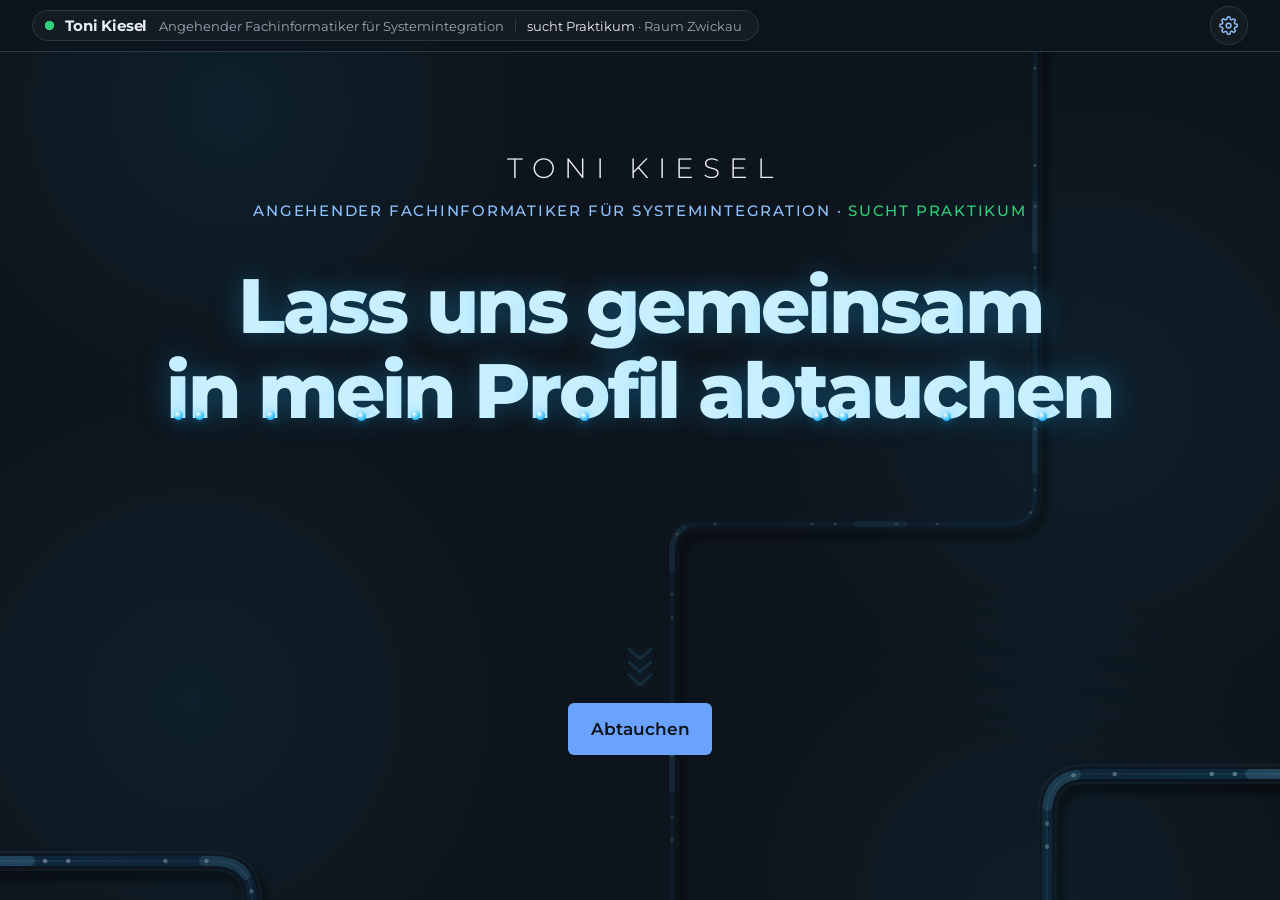
==== commit a8b211c8: "Add files via upload" ====
--- a/index.html
+++ b/index.html
@@ -397,988 +397,6 @@
     </footer>
   </main>
   </div>
-  <script>
-    (function () {
-      var root = document.documentElement;
-      var go = document.querySelector('.start .btn');
-      var intro = document.getElementById('intro');
-      var dive = document.getElementById('dive');
-      if (!go || !intro) return;
-      function show(instant) {
-        if (!root.classList.contains('unlocked')) root.classList.add('unlocked', 'just-unlocked');
-        var start = document.querySelector('.start');
-        if (start) start.style.display = 'none';
-        window.scrollTo({ top: 0, behavior: instant ? 'instant' : 'smooth' });
-        intro.setAttribute('tabindex', '-1');
-        intro.focus({ preventScroll: true });
-      }
-      var returning = root.classList.contains('returning');
-      if (!dive) {
-        if (returning) { show(true); return; }
-        go.addEventListener('click', function (e) { e.preventDefault(); show(false); });
-        return;
-      }
-      var coolant = dive.firstElementChild;
-      function rnd(min, max) { return min + Math.random() * (max - min); }
-      function makeBubbles() {
-        Array.prototype.slice.call(coolant.querySelectorAll('.bubble')).forEach(function (old) { old.remove(); });
-        var count = Math.round(rnd(55, 90));
-        for (var i = 0; i < count; i++) {
-          var b = document.createElement('span');
-          /* meist kleine Blasen, ab und zu eine große */
-          var size = Math.random() < 0.15 ? rnd(14, 26) : rnd(3, 11);
-          b.className = 'bubble';
-          b.style.cssText = 'width:' + size.toFixed(1) + 'px;height:' + size.toFixed(1) + 'px;left:' + rnd(0, 97).toFixed(1) + '%' +
-            ';--dx:' + rnd(-30, 30).toFixed(0) + 'px;--rise:-' + rnd(45, 95).toFixed(0) + 'vh;--o:' + rnd(.4, .85).toFixed(2) +
-            ';animation-delay:' + rnd(0, 0.9).toFixed(2) + 's;animation-duration:' + rnd(1.4, 2.6).toFixed(2) + 's';
-          coolant.appendChild(b);
-        }
-      }
-      var busy = false;
-      function plunge(welcome) {
-        if (busy) return;
-        if (window.tkNoMotion()) { show(true); return; }
-        busy = true;
-        makeBubbles();
-        var extra = welcome ? ' welcome' : '';
-        var hold = welcome ? 1900 : 1050;   /* Begrüßung kurz stehen lassen */
-        dive.className = 'dive rise' + extra;
-        setTimeout(function () { show(true); dive.className = 'dive exit' + extra; }, hold);
-        setTimeout(function () { dive.className = 'dive'; busy = false; }, hold + 1000);
-      }
-      go.addEventListener('click', function (e) { e.preventDefault(); plunge(false); });
-      /* Wer einfach scrollt, wischt oder Pfeil nach unten drückt, taucht ebenfalls ab */
-      function auto(e) {
-        if (root.classList.contains('unlocked') || busy) return;
-        var st = document.getElementById('settings');
-        if (st && !st.hidden && e && e.target && st.contains(e.target)) return;
-        plunge(false);
-      }
-      window.addEventListener('wheel', function (e) { if (e.deltaY > 4) auto(e); }, { passive: true });
-      var ty = null;
-      window.addEventListener('touchstart', function (e) { ty = e.touches[0].clientY; }, { passive: true });
-      window.addEventListener('touchmove', function (e) { if (ty !== null && ty - e.touches[0].clientY > 40) { ty = null; auto(e); } }, { passive: true });
-      window.addEventListener('keydown', function (e) {
-        if (root.classList.contains('unlocked')) return;
-        var t = e.target, typing = t && (t.tagName === 'INPUT' || t.tagName === 'TEXTAREA' || t.tagName === 'BUTTON' || t.tagName === 'A');
-        if (e.key === 'ArrowDown' || e.key === 'PageDown' || e.key === 'End' || (e.key === ' ' && !typing)) { e.preventDefault(); auto(e); }
-      });
-      /* Wiederkehrende Besucher tauchen automatisch ab, mit Begrüßung im Wasser */
-      if (returning) plunge(true);
-    })();
-  </script>
-  <script>
-    /* Kennzahlen: Ziffern rollen kurz wie im Terminal und rasten dann nacheinander ein */
-    (function () {
-      var root = document.documentElement;
-      var box = document.querySelector('.stats');
-      if (!box) return;
-      var nums = box.querySelectorAll('.stat-num');
-      var done = false, seen = false, unlockedAt = 0;
-      function rnd() { return String(Math.floor(Math.random() * 10)) + Math.floor(Math.random() * 10); }
-      function run() {
-        if (done) return; done = true;
-        if (root.classList.contains('no-motion')) return;
-        Array.prototype.forEach.call(nums, function (el, i) {
-          var v = el.getAttribute('data-v'), end = 700 + i * 350, html = el.innerHTML;
-          el.classList.add('rolling');
-          var t = setInterval(function () { el.textContent = rnd(); }, 55);
-          setTimeout(function () {
-            clearInterval(t); el.innerHTML = html; el.classList.remove('rolling'); el.classList.add('pop');
-            setTimeout(function () { el.classList.remove('pop'); }, 500);
-          }, end);
-        });
-      }
-      function check() {
-        if (done || !seen || !root.classList.contains('unlocked')) return;
-        if (!unlockedAt) unlockedAt = Date.now();
-        setTimeout(run, 600);   /* Tauch-Übergang erst ausklingen lassen */
-      }
-      if ('IntersectionObserver' in window) {
-        new IntersectionObserver(function (es) { if (es[0].isIntersecting) { seen = true; check(); } }, { threshold: .6 }).observe(box);
-      } else { seen = true; }
-      new MutationObserver(check).observe(root, { attributes: true, attributeFilter: ['class'] });
-      check();
-    })();
-  </script>
-  <script>
-    (function () {
-      if (!window.matchMedia('(hover: hover) and (pointer: fine)').matches) return;
-      var ring = document.createElement('div');
-      ring.className = 'ring';
-      ring.setAttribute('aria-hidden', 'true');
-      document.body.appendChild(ring);
-      var x = 0, y = 0, queued = false;
-      function draw() { queued = false; ring.style.transform = 'translate3d(' + x + 'px,' + y + 'px,0)'; }
-      document.addEventListener('mousemove', function (e) {
-        x = e.clientX; y = e.clientY;
-        if (!queued) { queued = true; requestAnimationFrame(draw); }
-        document.documentElement.classList.add('has-ring');
-        ring.classList.add('show');
-        var t = e.target.closest ? e.target.closest('a:not(.locked),button,summary,.btn:not(.locked),video[controls]') : null;
-        ring.classList.toggle('link', !!t);
-      });
-      document.addEventListener('mousedown', function () { ring.classList.add('down'); });
-      document.addEventListener('mouseup', function () { ring.classList.remove('down'); });
-      document.documentElement.addEventListener('mouseleave', function () { ring.classList.remove('show'); });
-    })();
-  </script>
-  <script>
-    (function () {
-      document.addEventListener('click', function (e) {
-        if (window.tkNoMotion()) return;
-        if (e.detail === 0) return; /* per Tastatur ausgelöst: keine Welle */
-        var w = document.createElement('div');
-        var onLink = e.target.closest && e.target.closest('a:not(.locked),button,summary,.btn:not(.locked),video[controls]');
-        w.className = 'wave' + (onLink ? ' link' : '');
-        w.style.left = e.clientX + 'px';
-        w.style.top = e.clientY + 'px';
-        var html = '<span class="r"></span><span class="r"></span><span class="r"></span><span class="c"></span>';
-        for (var i = 0; i < 11; i++) {
-          var dir = Math.random() < 0.5 ? -1 : 1;
-          var t = 1.0 + Math.random() * 0.6;
-          html += '<span class="bit" style="font-size:' + (12 + Math.random() * 8).toFixed(0) + 'px;--dx:' + (dir * (10 + Math.random() * 58)).toFixed(1) +
-                  'px;--h:' + (22 + Math.random() * 40).toFixed(1) + 'px;--fall:' + (6 + Math.random() * 28).toFixed(1) +
-                  'px;--rot:' + ((Math.random() * 2 - 1) * 70).toFixed(0) + 'deg;--t:' + t.toFixed(2) + 's;animation-delay:' +
-                  (Math.random() * 0.07).toFixed(2) + 's">' + (Math.random() < 0.5 ? '0' : '1') + '</span>';
-        }
-        w.innerHTML = html;
-        document.body.appendChild(w);
-        setTimeout(function () { w.remove(); }, 2000);
-      });
-    })();
-  </script>
-  <script>
-    (function () {
-      var title = document.getElementById('dripTitle');
-      if (!title) return;
-      if (window.tkNoMotion()) {
-        window.addEventListener('tk-motion', function h() { if (!window.tkNoMotion()) { window.removeEventListener('tk-motion', h); start(); } });
-        return;
-      }
-      start();
-      function start() {
-      var sr = document.createElement('span');
-      sr.className = 'sr';
-      sr.textContent = title.textContent;
-      Array.prototype.forEach.call(title.querySelectorAll('.line'), function (line) {
-        var words = line.textContent.split(' ');
-        line.textContent = '';
-        line.setAttribute('aria-hidden', 'true');
-        words.forEach(function (word, i) {
-          var w = document.createElement('span');
-          w.className = 'w';
-          word.split('').forEach(function (c) {
-            var ch = document.createElement('span');
-            ch.className = 'ch';
-            ch.textContent = c;
-            w.appendChild(ch);
-          });
-          line.appendChild(w);
-          if (i < words.length - 1) line.appendChild(document.createTextNode(' '));
-        });
-      });
-      title.insertBefore(sr, title.firstChild);
-
-      /* Misst, wo ein Buchstabe unten wirklich Farbe hat (Stämme von n/m/h, Rundung von o/e/u ...) */
-      var cv = document.createElement('canvas');
-      var ctx = cv.getContext('2d', { willReadFrequently: true });
-      function inkSpots(ch, cs, base) {
-        var SC = 2, fs = parseFloat(cs.fontSize);
-        var cw = Math.ceil((ch.offsetWidth + fs) * SC), chh = Math.ceil(fs * 2 * SC);
-        var padX = Math.round(fs * 0.5 * SC), by = Math.round(fs * 1.3 * SC);
-        cv.width = cw; cv.height = chh;
-        ctx.font = cs.fontStyle + ' ' + cs.fontWeight + ' ' + (fs * SC) + 'px ' + cs.fontFamily;
-        ctx.textBaseline = 'alphabetic';
-        ctx.fillStyle = '#000';
-        ctx.fillText(ch.textContent, padX, by);
-        var data = ctx.getImageData(0, 0, cw, chh).data, x, y, bottom = -1;
-        for (y = chh - 1; y >= 0 && bottom < 0; y--) {
-          for (x = 0; x < cw; x++) { if (data[(y * cw + x) * 4 + 3] > 110) { bottom = y; break; } }
-        }
-        if (bottom < 0) return [];
-        var band = 5, runs = [], start = -1;
-        for (x = 0; x <= cw; x++) {
-          var ink = false;
-          if (x < cw) for (y = bottom - band; y <= bottom; y++) { if (data[(y * cw + x) * 4 + 3] > 110) { ink = true; break; } }
-          if (ink && start < 0) start = x;
-          if (!ink && start >= 0) {
-            if (x - start >= 4) runs.push({ x: ((start + x) / 2 - padX) / SC, y: base + (bottom - by) / SC });
-            start = -1;
-          }
-        }
-        return runs;
-      }
-
-      function drips() {
-        Array.prototype.forEach.call(title.querySelectorAll('.drip'), function (d) { d.remove(); });
-        var chs = title.querySelectorAll('.ch');
-        var lastTop = 0;
-        Array.prototype.forEach.call(chs, function (c) { lastTop = Math.max(lastTop, c.offsetTop); });
-        var cand = Array.prototype.filter.call(chs, function (c) { return Math.abs(c.offsetTop - lastTop) < 4; });
-        if (!cand.length) return;
-
-        /* Grundlinie im Zeichen-Kasten messen (unabhängig von Skalierung) */
-        var probe = document.createElement('span');
-        probe.style.cssText = 'display:inline-block;width:0;height:0;vertical-align:baseline';
-        cand[0].appendChild(probe);
-        var r0 = cand[0].getBoundingClientRect(), pr = probe.getBoundingClientRect();
-        var k = r0.height ? r0.height / cand[0].offsetHeight : 1;
-        var base = (pr.bottom - r0.top) / k;
-        cand[0].removeChild(probe);
-
-        var cs = window.getComputedStyle(cand[0]);
-        var fall = Math.min(window.innerHeight * 0.3, 260);
-        var made = 0;
-        cand.forEach(function (c, i) {
-          if (made >= 12 || (i + Math.floor(Math.random() * 2)) % 2) return;
-          var spots = inkSpots(c, cs, base);
-          if (!spots.length) return;
-          var sp = spots[Math.floor(Math.random() * spots.length)];
-          made++;
-          var t = 5 + Math.random() * 4;
-          var d = document.createElement('span');
-          d.className = 'drip';
-          d.style.cssText = 'left:' + (c.offsetLeft + sp.x).toFixed(1) + 'px;top:' + (c.offsetTop + sp.y - 2).toFixed(1) +
-            'px;--len:' + (22 + Math.random() * 50).toFixed(0) + 'px;--fall:' + fall.toFixed(0) + 'px;--t:' + t.toFixed(1) + 's;--delay:-' + (Math.random() * t).toFixed(1) + 's';
-          d.innerHTML = '<i class="strand"></i><i class="fall"></i>';
-          title.appendChild(d);
-        });
-      }
-      (document.fonts && document.fonts.ready ? document.fonts.ready : Promise.resolve()).then(drips);
-      var timer;
-      window.addEventListener('resize', function () { clearTimeout(timer); timer = setTimeout(drips, 200); });
-      }
-    })();
-  </script>
-  <script>
-    (function () {
-      var host = document.querySelector('.backdrop');
-      if (!host) return;
-      var NS = 'http://www.w3.org/2000/svg', timer, lastW = 0, lastH = 0,
-          /* bei jedem Aufruf neu gewürfelt, innerhalb eines Besuchs aber stabil */
-          SEED = (typeof window.__TUBE_SEED === 'number') ? window.__TUBE_SEED : Math.floor(Math.random() * 1e9);
-
-      function rng(seed) {
-        return function () {
-          seed |= 0; seed = seed + 0x6D2B79F5 | 0;
-          var t = Math.imul(seed ^ seed >>> 15, 1 | seed);
-          t = t + Math.imul(t ^ t >>> 7, 61 | t) ^ t;
-          return ((t ^ t >>> 14) >>> 0) / 4294967296;
-        };
-      }
-      function el(name, attrs, parent) {
-        var e = document.createElementNS(NS, name);
-        for (var k in attrs) e.setAttribute(k, attrs[k]);
-        if (parent) parent.appendChild(e);
-        return e;
-      }
-      /* Linie mit abgerundeten Ecken, wie gebogene Hardline-Rohre */
-      function rounded(pts, r) {
-        var d = 'M' + pts[0][0] + ',' + pts[0][1];
-        for (var i = 1; i < pts.length - 1; i++) {
-          var a = pts[i - 1], p = pts[i], b = pts[i + 1];
-          var l1 = Math.hypot(p[0] - a[0], p[1] - a[1]), l2 = Math.hypot(b[0] - p[0], b[1] - p[1]);
-          var rr = Math.min(r, l1 / 2, l2 / 2);
-          d += ' L' + (p[0] + (a[0] - p[0]) / l1 * rr).toFixed(1) + ',' + (p[1] + (a[1] - p[1]) / l1 * rr).toFixed(1) +
-               ' Q' + p[0] + ',' + p[1] + ' ' + (p[0] + (b[0] - p[0]) / l2 * rr).toFixed(1) + ',' + (p[1] + (b[1] - p[1]) / l2 * rr).toFixed(1);
-        }
-        var last = pts[pts.length - 1];
-        return d + ' L' + last[0].toFixed(1) + ',' + last[1].toFixed(1);
-      }
-
-      var io = null, builtHB = 0;
-      /* Höhe des Inhalts ohne den Hintergrund selbst messen */
-      function measure() {
-        host.style.height = '0px';
-        return Math.max(document.documentElement.scrollHeight, document.body.scrollHeight, window.innerHeight);
-      }
-      function build() {
-        var W = window.innerWidth;
-        var Hc = measure();
-        /* Etwas Vorrat nach unten zeichnen: Klappt z. B. das Impressum auf, sind die Rohre
-           schon da und müssen nicht neu verlegt werden (das hat vorher geruckelt) */
-        var H = Hc + (W < 600 ? 1800 : 1000);
-        builtHB = H;
-        host.style.height = Hc + 'px';
-        lastW = W; lastH = window.innerHeight;
-        Array.prototype.slice.call(host.querySelectorAll('svg')).forEach(function (o) { host.removeChild(o); });
-        var rand = rng(SEED);
-        var svg = el('svg', { viewBox: '0 0 ' + W + ' ' + H, 'aria-hidden': 'true', focusable: 'false' }, host);
-        svg.style.height = H + 'px';
-        var defs = el('defs', {}, svg);
-        var eg = el('radialGradient', { id: 'endGlow' }, defs);
-        el('stop', { offset: '0', 'stop-color': '#22b4ff', 'stop-opacity': '.7' }, eg);
-        el('stop', { offset: '1', 'stop-color': '#22b4ff', 'stop-opacity': '0' }, eg);
-
-        var DIRS = [[0, 1], [1, 0], [0, -1], [-1, 0]];   /* unten, rechts, oben, links */
-        var narrow = W < 600;
-        var n = Math.max(6, Math.min(16, Math.round(H / 300 * (narrow ? 0.65 : 1))));
-        var COLORS = ['#1ea7ff', '#2bb8ff', '#1b8cf0', '#22a0f5'];
-
-        /* Eine Leitung zufällig verlegen: startet am Rand, biegt immer wieder ab */
-        function route() {
-          var r = rand(), x, y, dir;
-          if (r < 0.35)      { x = Math.round(W * (0.05 + rand() * 0.9)); y = -16; dir = 0; }
-          else if (r < 0.68) { x = -16;    y = Math.round(H * (0.03 + rand() * 0.94)); dir = 1; }
-          else               { x = W + 16; y = Math.round(H * (0.03 + rand() * 0.94)); dir = 3; }
-          var pts = [[x, y]], inside = false, exited = false, endDir = dir;
-          function add(px, py) {
-            var l = pts[pts.length - 1];
-            if (l[0] !== px || l[1] !== py) pts.push([px, py]);
-          }
-          var segs = 3 + Math.floor(rand() * 5);
-          for (var sI = 0; sI < segs; sI++) {
-            var horiz = (dir === 1 || dir === 3);
-            var L = horiz ? W * (0.18 + rand() * 0.45) : 160 + rand() * 460;
-            L = Math.max(90, Math.round(L));
-            var nx = x + DIRS[dir][0] * L, ny = y + DIRS[dir][1] * L;
-            if (nx < -16 || nx > W + 16 || ny < -16 || ny > H + 16) {
-              add(Math.min(W + 16, Math.max(-16, nx)), Math.min(H + 16, Math.max(-16, ny)));
-              exited = true; break;
-            }
-            add(nx, ny); x = nx; y = ny; endDir = dir;
-            if (sI === segs - 1 && sI >= 2 && rand() < 0.4) { inside = true; break; }
-            if (horiz) dir = rand() < 0.78 ? 0 : 2;
-            else dir = (x < W * 0.25) ? 1 : (x > W * 0.75 ? 3 : (rand() < 0.5 ? 1 : 3));
-          }
-          if (!inside && !exited) {
-            if (dir === 0) add(x, H + 16); else if (dir === 1) add(W + 16, y);
-            else if (dir === 2) add(x, -16); else add(-16, y);
-          }
-          return { pts: pts, inside: inside, endDir: endDir, back: rand() < 0.45, r: 26 + rand() * 26 };
-        }
-
-        var routes = [];
-        for (var i = 0; i < n; i++) routes.push(route());
-
-        function draw(rt) {
-          var back = rt.back, d = rounded(rt.pts, rt.r);
-          var w = back ? 14 : 20, core = back ? 10.5 : 15.5, cw = back ? 6.5 : 10;
-          var col = COLORS[Math.floor(rand() * COLORS.length)];
-          /* weicher Schatten: mehrere breite, schwache Striche übereinander, leicht nach unten rechts versetzt */
-          [[w + 12, 0.10], [w + 7, 0.14], [w + 3, 0.20]].forEach(function (sh) {
-            el('path', { d: d, fill: 'none', stroke: 'rgba(0,0,0,' + sh[1] + ')', 'stroke-width': sh[0], 'stroke-linejoin': 'round', transform: 'translate(4 7)' }, svg);
-          });
-          var gop = back ? 0.34 : 0.52;
-          var g = el('g', { opacity: String(gop) }, svg);
-          el('path', { d: d, fill: 'none', stroke: 'rgba(150,200,255,.14)', 'stroke-width': w }, g);
-          el('path', { d: d, fill: 'none', stroke: 'rgba(8,18,30,.6)', 'stroke-width': core }, g);
-          el('path', { d: d, fill: 'none', stroke: col, 'stroke-width': cw, opacity: '.3' }, g);
-          el('path', { d: d, fill: 'none', stroke: 'rgba(210,245,255,.18)', 'stroke-width': 1.6 }, g);
-
-          /* Bewegte Striche liegen außerhalb der Gruppe mit Deckkraft: so muss der Browser
-             nicht bei jedem Bild die ganze Leitung neu zusammenrechnen */
-          var sheen = el('path', { d: d, fill: 'none', stroke: 'rgba(140,215,255,' + (0.32 * gop).toFixed(3) + ')', 'stroke-width': cw, 'stroke-linecap': 'round', 'stroke-dasharray': '46 174', 'class': 'tube-sheen' }, svgA);
-          sheen.style.setProperty('--t2', (12 + rand() * 10).toFixed(1) + 's');
-          sheen.style.animationDelay = '-' + (rand() * 12).toFixed(1) + 's';
-
-          var flow = el('path', { d: d, fill: 'none', stroke: 'rgba(225,250,255,' + (0.7 * gop).toFixed(3) + ')', 'stroke-width': back ? 3 : 4.5, 'stroke-linecap': 'round', 'stroke-dasharray': '0.1 61 0.1 23 0.1 97 0.1 41', 'class': 'tube-flow' }, svgA);
-          anim.push(sheen, flow);
-          /* Kupplungen und Kappen wieder in einer eigenen Gruppe über den bewegten Strichen */
-          g = el('g', { opacity: String(gop) }, svg);
-          flow.style.setProperty('--t', (9 + rand() * 9).toFixed(1) + 's');
-          flow.style.animationDelay = '-' + (rand() * 9).toFixed(1) + 's';
-          if (rand() < 0.25) { flow.style.animationDirection = 'reverse'; sheen.style.animationDirection = 'reverse'; }
-
-          /* gelegentlich eine Kupplung auf einem geraden Stück */
-          var pts = rt.pts;
-          for (var k = 1; k < pts.length; k++) {
-            var a1 = pts[k - 1], b1 = pts[k];
-            var len = Math.abs(b1[0] - a1[0]) + Math.abs(b1[1] - a1[1]);
-            if (len > 2 * rt.r + 140 && rand() < 0.4) {
-              var t = 0.35 + rand() * 0.3, cx = a1[0] + (b1[0] - a1[0]) * t, cy = a1[1] + (b1[1] - a1[1]) * t;
-              var vert = (a1[0] === b1[0]);
-              el('rect', vert ? { x: cx - (w / 2 + 3), y: cy - 4, width: w + 6, height: 8, rx: 2 }
-                              : { x: cx - 4, y: cy - (w / 2 + 3), width: 8, height: w + 6, rx: 2 },
-                 g).setAttribute('style', 'fill:rgba(14,30,46,.95);stroke:rgba(190,225,255,.4);stroke-width:1.1');
-            }
-          }
-          /* Leitung, die mitten auf der Seite endet: Kappe mit schwachem Leuchten */
-          if (rt.inside) {
-            var e = pts[pts.length - 1], dv = DIRS[rt.endDir], vertE = (rt.endDir === 0 || rt.endDir === 2);
-            el('circle', { cx: e[0] + dv[0] * 9, cy: e[1] + dv[1] * 9, r: 12, fill: 'url(#endGlow)' }, g);
-            el('rect', vertE ? { x: e[0] - (w / 2 + 3), y: e[1] - 4, width: w + 6, height: 8, rx: 2 }
-                             : { x: e[0] - 4, y: e[1] - (w / 2 + 3), width: 8, height: w + 6, rx: 2 },
-               g).setAttribute('style', 'fill:rgba(14,30,46,.95);stroke:rgba(190,225,255,.45);stroke-width:1.1');
-            el('circle', { cx: e[0] + dv[0] * 8, cy: e[1] + dv[1] * 8, r: 2.2, fill: '#bfeaff' }, g);
-          }
-        }
-        var anim = [];
-        /* Eigene Ebene nur für die bewegten Striche: die aufwendigen, stillstehenden Rohre
-           müssen dann nicht in jedem Bild neu gezeichnet werden */
-        var svgA = el('svg', { viewBox: '0 0 ' + W + ' ' + H, 'aria-hidden': 'true', focusable: 'false', 'class': 'tube-anim' }, host);
-        svgA.style.height = H + 'px';
-        host.appendChild(svgA);
-        routes.filter(function (q) { return q.back; }).forEach(draw);    /* hinten zuerst */
-        routes.filter(function (q) { return !q.back; }).forEach(draw);
-        /* Nur Leitungen in der Nähe des sichtbaren Bereichs bewegen sich, der Rest pausiert */
-        if (io) io.disconnect();
-        if ('IntersectionObserver' in window) {
-          io = new IntersectionObserver(function (es) {
-            es.forEach(function (e) { e.target.style.animationPlayState = e.isIntersecting ? 'running' : 'paused'; });
-          }, { rootMargin: '150px 0px' });
-          anim.forEach(function (a) { a.style.animationPlayState = 'paused'; io.observe(a); });
-        }
-      }
-
-      build();
-      window.addEventListener('resize', function () {
-        clearTimeout(timer);
-        timer = setTimeout(function () {
-          if (window.innerWidth !== lastW || Math.abs(window.innerHeight - lastH) > 150) build();
-        }, 250);
-      });
-      /* Neu aufbauen, sobald sich die Seitenhöhe ändert, z. B. nach dem Freischalten des Profils */
-      if ('ResizeObserver' in window) {
-        new ResizeObserver(function () {
-          clearTimeout(timer);
-          timer = setTimeout(function () {
-            /* Nur neu verlegen, wenn sich die Breite ändert oder der Vorrat nicht mehr reicht */
-            var hc = measure();
-            if (window.innerWidth === lastW && hc <= builtHB) { host.style.height = hc + 'px'; return; }
-            build();
-          }, 200);
-        }).observe(document.body);
-      }
-    })();
-  </script>
-  <script>
-    (function () {
-      var cards = document.querySelectorAll('.glass');
-      if (!cards.length) return;
-      Array.prototype.forEach.call(cards, function (card) {
-      var t;
-      function set(e) {
-        var r = card.getBoundingClientRect();
-        card.style.setProperty('--mx', (e.clientX - r.left).toFixed(0) + 'px');
-        card.style.setProperty('--my', (e.clientY - r.top).toFixed(0) + 'px');
-      }
-      card.addEventListener('pointerenter', set);
-      card.addEventListener('pointermove', set);
-      card.addEventListener('pointerdown', function (e) {
-        set(e);
-        if (e.pointerType !== 'mouse') {          /* Touch: Schimmern kurz an der Berührungsstelle */
-          card.classList.add('lit');
-          clearTimeout(t);
-          t = setTimeout(function () { card.classList.remove('lit'); }, 1400);
-        }
-      });
-      });
-    })();
-  </script>
-  <script>
-    (function () {
-      /* Mini-Terminal: tippt sich selbst, solange es sichtbar ist */
-      var pre = document.getElementById('termOut');
-      if (!pre) return;
-      var script = [
-        ['c', 'nslookup toni-kiesel-fisi.dev'],
-        ['o', 'Name:    toni-kiesel-fisi.dev'],
-        ['o', 'Address: 185.199.108.153'],
-        ['o', 'Address: 185.199.109.153'],
-        ['c', 'git push origin main'],
-        ['k', '\u2713 Seite wird veröffentlicht'],
-        ['c', 'python3 moin.py'],
-        ['o', 'Moin!']
-      ];
-      function esc(t) { return t.replace(/&/g, '&amp;').replace(/</g, '&lt;'); }
-      function line(l) {
-        if (l[0] === 'c') return '<span class="p">$</span> ' + esc(l[1]) + '\n';
-        return '<span class="' + (l[0] === 'k' ? 'ok' : 'o') + '">' + esc(l[1]) + '</span>\n';
-      }
-      /* Platz für den kompletten Ablauf vorab reservieren, damit beim Tippen nichts verrutscht */
-      function reserve() {
-        if (!pre.clientWidth) return;
-        pre.style.minHeight = '';
-        var keep = pre.innerHTML;
-        pre.innerHTML = script.map(line).join('') + '<span class="cur"></span>';
-        pre.style.minHeight = pre.offsetHeight + 'px';
-        pre.innerHTML = keep;
-      }
-      /* neu messen, sobald das Terminal sichtbar wird oder seine Breite sich ändert */
-      var lastW = 0;
-      function check() {
-        var w = pre.clientWidth;
-        if (w > 0 && w !== lastW) { lastW = w; reserve(); }
-      }
-      if ('ResizeObserver' in window) new ResizeObserver(function () { requestAnimationFrame(check); }).observe(pre.parentNode);
-      window.addEventListener('resize', check);
-      if (document.fonts && document.fonts.ready) document.fonts.ready.then(function () { lastW = 0; check(); });
-      check();
-      var visible = false;
-      function sleep(ms) { return new Promise(function (r) { setTimeout(r, ms); }); }
-      function until() { return new Promise(function (r) { (function chk() {
-        if (window.tkNoMotion()) { pre.innerHTML = script.map(line).join(''); return setTimeout(chk, 400); }
-        visible ? r() : setTimeout(chk, 300);
-      })(); }); }
-      if ('IntersectionObserver' in window) {
-        new IntersectionObserver(function (e) { visible = e[0].isIntersecting; }, { threshold: 0.3 }).observe(pre);
-      } else { visible = true; }
-      var CUR = '<span class="cur"></span>';
-      async function run() {
-        while (true) {
-          var out = '';
-          pre.innerHTML = CUR;
-          await sleep(500);
-          for (var i = 0; i < script.length; i++) {
-            await until();
-            var l = script[i];
-            if (l[0] === 'c') {
-              out += '<span class="p">$</span> ';
-              for (var k = 0; k < l[1].length; k++) {
-                out += esc(l[1].charAt(k));
-                pre.innerHTML = out + CUR;
-                await sleep(38 + Math.random() * 55);
-              }
-              out += '\n';
-              pre.innerHTML = out + CUR;
-              await sleep(420);
-            } else {
-              out += line(l);
-              pre.innerHTML = out + CUR;
-              await sleep(l[0] === 'k' ? 650 : 230);
-            }
-          }
-          await sleep(6500);
-        }
-      }
-      run();
-    })();
-  </script>
-  <script>
-    (function () {
-      /* Lebenslauf-Röhre: Schlangenlinie um die Kästen, Flüssigkeit füllt sich mit dem Scrollen */
-      var cv = document.querySelector('.cv');
-      if (!cv) return;
-      var NS = 'http://www.w3.org/2000/svg';
-      function reduceNow() { return window.tkNoMotion(); }
-      var svg, pathEl, maskPath, bub, sheen, dot, total = 0, knots = [], cf = 0, tf = 0, running = false;
-
-      function el(name, attrs, parent) {
-        var e = document.createElementNS(NS, name);
-        for (var k in attrs) e.setAttribute(k, attrs[k]);
-        if (parent) parent.appendChild(e);
-        return e;
-      }
-      function rounded(pts, r) {
-        var d = 'M' + pts[0][0] + ',' + pts[0][1];
-        for (var i = 1; i < pts.length - 1; i++) {
-          var a = pts[i - 1], p = pts[i], b = pts[i + 1];
-          var l1 = Math.hypot(p[0] - a[0], p[1] - a[1]), l2 = Math.hypot(b[0] - p[0], b[1] - p[1]);
-          var rr = Math.min(r, l1 / 2, l2 / 2);
-          d += ' L' + (p[0] + (a[0] - p[0]) / l1 * rr).toFixed(1) + ',' + (p[1] + (a[1] - p[1]) / l1 * rr).toFixed(1) +
-               ' Q' + p[0] + ',' + p[1] + ' ' + (p[0] + (b[0] - p[0]) / l2 * rr).toFixed(1) + ',' + (p[1] + (b[1] - p[1]) / l2 * rr).toFixed(1);
-        }
-        var last = pts[pts.length - 1];
-        return d + ' L' + last[0].toFixed(1) + ',' + last[1].toFixed(1);
-      }
-      /* Bildschirmposition -> Länge entlang der Röhre (Stück für Stück zwischen den Knoten) */
-      function mapY(y) {
-        if (y <= knots[0][0]) return knots[0][1];
-        for (var i = 1; i < knots.length; i++) {
-          if (y <= knots[i][0]) {
-            var a = knots[i - 1], b = knots[i], span = b[0] - a[0];
-            return span <= 0 ? b[1] : a[1] + (b[1] - a[1]) * (y - a[0]) / span;
-          }
-        }
-        return knots[knots.length - 1][1];
-      }
-      function target() { return mapY(window.innerHeight * 0.6 - cv.getBoundingClientRect().top); }
-      function draw(L) {
-        if (!pathEl) return;
-        maskPath.style.strokeDasharray = L.toFixed(1) + ' ' + (total + 40);
-        bub.style.strokeDashoffset = (-L * 1.3).toFixed(1);
-        sheen.style.strokeDashoffset = (-L * 0.6).toFixed(1);
-        if (!reduceNow() && L > 3 && L < total - 3) {
-          var pt = pathEl.getPointAtLength(L);
-          dot.setAttribute('transform', 'translate(' + pt.x.toFixed(1) + ' ' + pt.y.toFixed(1) + ')');
-          dot.style.opacity = 1;
-        } else { dot.style.opacity = 0; }
-      }
-      function frame() {
-        cf += (tf - cf) * 0.14;
-        if (Math.abs(tf - cf) < 0.3) { cf = tf; running = false; }
-        draw(cf);
-        if (running) requestAnimationFrame(frame);
-      }
-      function onScroll() {
-        if (!pathEl) return;
-        if (reduceNow()) { cf = tf = total; draw(total); return; }
-        tf = target();
-        if (!running) { running = true; requestAnimationFrame(frame); }
-      }
-
-      function build() {
-        var cards = cv.querySelectorAll('.cv-card');
-        var W = cv.clientWidth, H = cv.clientHeight;
-        if (!W || !H || cards.length < 2) return;
-        if (svg && svg.parentNode) svg.parentNode.removeChild(svg);
-        svg = el('svg', { 'class': 'cv-svg', viewBox: '0 0 ' + W + ' ' + H, 'aria-hidden': 'true', focusable: 'false' }, cv);
-
-        var xL = 9, xR = W - 9, ys = [], gaps = [];
-        for (var i = 0; i < cards.length - 1; i++) {
-          var b = cards[i].offsetTop + cards[i].offsetHeight, t = cards[i + 1].offsetTop;
-          gaps.push([b, t]); ys.push(Math.round((b + t) / 2));
-        }
-        var pts = [[xL, 0]];
-        ys.forEach(function (y, i) {
-          var from = (i % 2 === 0) ? xL : xR, to = (i % 2 === 0) ? xR : xL;
-          pts.push([from, y]); pts.push([to, y]);
-        });
-        pts.push([pts[pts.length - 1][0], H]);
-        var lc = [0];
-        for (var j = 1; j < pts.length; j++) lc.push(lc[j - 1] + Math.abs(pts[j][0] - pts[j - 1][0]) + Math.abs(pts[j][1] - pts[j - 1][1]));
-        var d = rounded(pts, 28);
-
-        var defs = el('defs', {}, svg);
-        var gl = el('radialGradient', { id: 'cvGlow' }, defs);
-        el('stop', { offset: '0', 'stop-color': '#22b4ff', 'stop-opacity': '.8' }, gl);
-        el('stop', { offset: '1', 'stop-color': '#22b4ff', 'stop-opacity': '0' }, gl);
-        var mask = el('mask', { id: 'cvMask', maskUnits: 'userSpaceOnUse', x: 0, y: 0, width: W, height: H }, defs);
-        maskPath = el('path', { d: d, fill: 'none', stroke: '#fff', 'stroke-width': 40 }, mask);
-
-        /* weicher Schatten, leere Röhre (Glas), dunkler Kern */
-        [[28, 0.10], [23, 0.14], [19, 0.20]].forEach(function (sh) {
-          el('path', { d: d, fill: 'none', stroke: 'rgba(0,0,0,' + sh[1] + ')', 'stroke-width': sh[0], transform: 'translate(4 7)' }, svg);
-        });
-        pathEl = el('path', { d: d, fill: 'none', stroke: 'rgba(150,200,255,.22)', 'stroke-width': 16 }, svg);
-        el('path', { d: d, fill: 'none', stroke: 'rgba(8,18,30,.85)', 'stroke-width': 12 }, svg);
-        total = pathEl.getTotalLength();
-
-        /* Flüssigkeit: nur bis zur Front sichtbar (Maske) */
-        var fg = el('g', { mask: 'url(#cvMask)' }, svg);
-        el('path', { d: d, fill: 'none', stroke: '#1ea7ff', 'stroke-opacity': '.75', 'stroke-width': 8 }, fg);
-        el('path', { d: d, fill: 'none', stroke: 'rgba(210,245,255,.3)', 'stroke-width': 1.6 }, fg);
-        sheen = el('path', { d: d, fill: 'none', stroke: 'rgba(160,225,255,.45)', 'stroke-width': 8, 'stroke-linecap': 'round', 'stroke-dasharray': '46 174' }, fg);
-        bub = el('path', { d: d, fill: 'none', stroke: 'rgba(235,252,255,.9)', 'stroke-width': 4, 'stroke-linecap': 'round', 'stroke-dasharray': '0.1 61 0.1 23 0.1 97 0.1 41' }, fg);
-
-        /* Kupplungen auf den waagerechten Stücken */
-        ys.forEach(function (y, k) {
-          var x = xL + (xR - xL) * (k % 2 === 0 ? 0.24 : 0.76);
-          el('rect', { x: x - 4, y: y - 12, width: 8, height: 24, rx: 2 }, svg)
-            .setAttribute('style', 'fill:rgba(14,30,46,.96);stroke:rgba(190,225,255,.45);stroke-width:1.1');
-        });
-
-        /* Front der Flüssigkeit: heller Punkt */
-        dot = el('g', { style: 'opacity:0' }, svg);
-        el('circle', { r: 16, fill: 'url(#cvGlow)' }, dot);
-        el('circle', { r: 4.5, fill: '#e6f8ff' }, dot);
-
-        var k2 = total / lc[lc.length - 1];
-        knots = [[0, 0]];
-        gaps.forEach(function (g, i) { knots.push([g[0], lc[2 * i + 1] * k2]); knots.push([g[1], lc[2 * i + 2] * k2]); });
-        knots.push([H, total]);
-
-        cf = tf = reduceNow() ? total : target();
-        draw(cf);
-      }
-
-      window.addEventListener('scroll', onScroll, { passive: true });
-      window.addEventListener('resize', function () { build(); });
-      window.addEventListener('tk-motion', function () { build(); });
-      var cvW = 0, cvH = 0;
-      if ('ResizeObserver' in window) new ResizeObserver(function () {
-        requestAnimationFrame(function () {
-          if (cv.clientWidth === cvW && cv.clientHeight === cvH) return;
-          cvW = cv.clientWidth; cvH = cv.clientHeight; build();
-        });
-      }).observe(cv);
-      (document.fonts && document.fonts.ready ? document.fonts.ready : Promise.resolve()).then(build);
-      build();
-    })();
-  </script>
-  <script>
-    (function () {
-      /* Rahmen-Lichtpunkt nur animieren, solange das Foto zu sehen ist */
-      var ph = document.querySelector('.intro-photo');
-      if (!ph || !('IntersectionObserver' in window)) return;
-      new IntersectionObserver(function (e) { ph.classList.toggle('paused', !e[0].isIntersecting); }).observe(ph);
-    })();
-  </script>
-  <script>
-    /* Telefonnummer: steht nur verschlüsselt im Code und wird erst bei Hover, Fokus oder Antippen eingeblendet */
-    (function () {
-      var el = document.getElementById('phone');
-      if (!el) return;
-      var val = el.querySelector('.phone-val'), hint = val.textContent, num = null, shown = false;
-      function decode() {
-        if (!num) num = el.getAttribute('data-p').split(',').map(function (c) { return String.fromCharCode(c - 11); }).reverse().join('');
-        return num;
-      }
-      var timer = null;
-      function set(text) {
-        clearTimeout(timer);
-        val.classList.add('swap');
-        timer = setTimeout(function () { val.textContent = text; val.classList.remove('swap'); }, 150);
-      }
-      function kbFocus() { try { return el.matches(':focus-visible'); } catch (e) { return false; } }
-      function show() {
-        if (shown) return; shown = true;
-        var n = decode();
-        el.classList.add('shown');
-        el.setAttribute('href', 'tel:' + n.replace(/\s/g, ''));
-        el.removeAttribute('role');
-        el.setAttribute('aria-label', 'Anrufen: ' + n);
-        set(n);
-      }
-      function hide() {
-        if (!shown) return; shown = false;
-        el.classList.remove('shown', 'copied'); clearTimeout(backT); if (live) live.textContent = '';
-        el.removeAttribute('href');
-        el.setAttribute('role', 'button');
-        el.setAttribute('aria-label', 'Telefonnummer anzeigen');
-        set(hint);
-      }
-      var touch = false;
-      /* Am Computer kopiert ein Klick die Nummer, auf dem Handy ruft Antippen direkt an */
-      var desk = window.matchMedia('(hover: hover) and (pointer: fine)').matches;
-      if (desk) el.classList.add('can-copy');
-      var live = document.getElementById('phoneLive'), backT = null;
-      function fallback(t) {
-        var ta = document.createElement('textarea'); ta.value = t; ta.setAttribute('readonly', '');
-        ta.style.position = 'fixed'; ta.style.opacity = '0'; document.body.appendChild(ta); ta.select();
-        var ok = false; try { ok = document.execCommand('copy'); } catch (e) {}
-        document.body.removeChild(ta); return ok;
-      }
-      function copied(ok) {
-        clearTimeout(backT);
-        el.classList.toggle('copied', ok);
-        set(ok ? 'Kopiert ✓' : num);
-        if (live) live.textContent = ok ? 'Telefonnummer kopiert' : '';
-        backT = setTimeout(function () { el.classList.remove('copied'); if (live) live.textContent = ''; if (shown) set(num); }, 1400);
-      }
-      function copy() {
-        var n = decode();
-        if (navigator.clipboard && window.isSecureContext) navigator.clipboard.writeText(n).then(function () { copied(true); }, function () { copied(fallback(n)); });
-        else copied(fallback(n));
-      }
-      el.addEventListener('pointerdown', function (e) { touch = e.pointerType !== 'mouse'; });
-      el.addEventListener('mouseenter', function () { if (!touch) show(); });
-      el.addEventListener('mouseleave', function () { if (!touch && !kbFocus()) hide(); });
-      el.addEventListener('focus', function () { if (!touch && kbFocus()) show(); });
-      el.addEventListener('blur', function () { if (!el.matches(':hover')) hide(); });
-      document.addEventListener('pointerdown', function (e) { if (shown && !el.contains(e.target)) hide(); });
-      el.addEventListener('click', function (e) {
-        if (!shown || !el.getAttribute('href')) { e.preventDefault(); show(); return; }
-        if (desk && !touch) { e.preventDefault(); copy(); }
-      });
-      el.addEventListener('keydown', function (e) {
-        if (e.key !== 'Enter' && e.key !== ' ') return;
-        if (!shown) { e.preventDefault(); show(); } else if (desk) { e.preventDefault(); copy(); }
-      });
-    })();
-  </script>
-  <script>
-    /* Inhaltsverzeichnis: öffnen, schließen, zum Abschnitt springen und aktuellen Abschnitt markieren */
-    (function () {
-      var btn = document.getElementById('navBtn'), panel = document.getElementById('navPanel');
-      if (!btn || !panel) return;
-      var links = Array.prototype.slice.call(panel.querySelectorAll('a'));
-      function open() {
-        panel.hidden = false;
-        requestAnimationFrame(function () { panel.classList.add('open'); });
-        btn.setAttribute('aria-expanded', 'true');
-        (panel.querySelector('a[aria-current="true"]') || links[0]).focus();
-      }
-      function close(back) {
-        panel.classList.remove('open'); panel.hidden = true;
-        btn.setAttribute('aria-expanded', 'false');
-        if (back) btn.focus();
-      }
-      btn.addEventListener('click', function () { panel.hidden ? open() : close(false); });
-      document.addEventListener('click', function (e) {
-        if (!panel.hidden && !panel.contains(e.target) && !btn.contains(e.target)) close(false);
-      });
-      document.addEventListener('keydown', function (e) { if (e.key === 'Escape' && !panel.hidden) close(true); });
-      links.forEach(function (a) {
-        a.addEventListener('click', function (e) {
-          var t = document.querySelector(a.getAttribute('href'));
-          if (!t) return;
-          e.preventDefault(); close(false);
-          var slow = !(window.tkNoMotion && window.tkNoMotion());
-          t.scrollIntoView({ behavior: slow ? 'smooth' : 'instant', block: 'start' });
-          t.setAttribute('tabindex', '-1'); t.focus({ preventScroll: true });
-        });
-      });
-      /* Markiert den Abschnitt, der gerade in der Bildschirmmitte liegt */
-      if ('IntersectionObserver' in window) {
-        var map = {};
-        links.forEach(function (a) { map[a.getAttribute('href').slice(1)] = a; });
-        var io = new IntersectionObserver(function (es) {
-          es.forEach(function (en) {
-            if (!en.isIntersecting) return;
-            links.forEach(function (a) { a.removeAttribute('aria-current'); });
-            var a = map[en.target.id]; if (a) a.setAttribute('aria-current', 'true');
-          });
-        }, { rootMargin: '-45% 0px -50% 0px' });
-        Object.keys(map).forEach(function (id) { var el = document.getElementById(id); if (el) io.observe(el); });
-      }
-    })();
-  </script>
-  <script>
-    /* Zurück zum Anfang des Profils */
-    (function () {
-      var b = document.getElementById('toTop'), intro = document.getElementById('intro');
-      if (!b) return;
-      b.addEventListener('click', function () {
-        var slow = !(window.tkNoMotion && window.tkNoMotion());
-        var bar = document.querySelector('.topbar');
-        var y = intro ? intro.getBoundingClientRect().top + window.scrollY - (bar ? bar.offsetHeight : 0) : 0;
-        window.scrollTo({ top: Math.max(0, y), behavior: slow ? 'smooth' : 'instant' });
-        if (intro) { intro.setAttribute('tabindex', '-1'); intro.focus({ preventScroll: true }); }
-      });
-    })();
-  </script>
-  <script>
-    /* Impressum & Datenschutz: weich auf- und zuklappen (Höhe animiert per Web Animations API) */
-    (function () {
-      var box = document.querySelector('.legal');
-      if (!box || !box.animate) return;
-      var sum = box.querySelector('summary'), body = box.querySelector('.legal-body'), anim = null;
-      var ease = 'cubic-bezier(.4,0,.2,1)';
-      sum.addEventListener('click', function (e) {
-        e.preventDefault();
-        if (window.tkNoMotion && window.tkNoMotion()) { box.open = !box.open; return; }
-        var opening = !box.open || box.classList.contains('closing');
-        var from = box.open ? body.getBoundingClientRect().height : 0;
-        if (anim) anim.cancel();
-        box.classList.toggle('closing', !opening);
-        box.open = true;
-        var to = opening ? body.scrollHeight : 0;
-        anim = body.animate(
-          [{ height: from + 'px', opacity: opening ? (from ? 1 : 0) : 1 }, { height: to + 'px', opacity: opening ? 1 : 0 }],
-          { duration: Math.max(220, Math.min(480, Math.abs(to - from) * .9)), easing: ease }
-        );
-        anim.onfinish = function () {
-          anim = null;
-          if (!opening) { box.open = false; box.classList.remove('closing'); }
-        };
-      });
-    })();
-  </script>
-  <script>
-    /* Kontaktformular: prüft Pflichtfelder und sendet ohne Seitenwechsel an Formspree */
-    (function () {
-      var form = document.getElementById('contactForm');
-      if (!form || !window.fetch || !window.FormData) return;
-      form.setAttribute('novalidate', '');
-      var status = document.getElementById('cfStatus');
-      var btn = form.querySelector('button[type="submit"]');
-      var label = btn.textContent;
-      var fields = Array.prototype.slice.call(form.querySelectorAll('[required]'));
-      function ok(el) {
-        var v = el.value.trim();
-        if (!v) return false;
-        if (el.type === 'email') return /^[^\s@]+@[^\s@]+\.[^\s@]{2,}$/.test(v);
-        return true;
-      }
-      function mark(el) {
-        var good = ok(el);
-        el.closest('.field').classList.toggle('bad', !good);
-        el.setAttribute('aria-invalid', String(!good));
-        return good;
-      }
-      fields.forEach(function (el) {
-        el.addEventListener('blur', function () { if (el.value.trim()) mark(el); });
-        el.addEventListener('input', function () { if (el.closest('.field').classList.contains('bad')) mark(el); });
-      });
-      function say(text, kind) { status.textContent = text; status.className = 'form-status' + (kind ? ' ' + kind : ''); }
-      form.addEventListener('submit', function (e) {
-        e.preventDefault();
-        var first = null;
-        fields.forEach(function (el) { if (!mark(el) && !first) first = el; });
-        if (first) { say('Bitte prüf die markierten Felder.', 'err'); first.focus(); return; }
-        btn.disabled = true; btn.textContent = 'Wird gesendet …'; say('');
-        fetch(form.action, { method: 'POST', body: new FormData(form), headers: { 'Accept': 'application/json' } })
-          .then(function (r) {
-            if (!r.ok) throw new Error('HTTP ' + r.status);
-            form.reset();
-            say('Danke! Deine Nachricht ist angekommen, ich melde mich bald bei dir.', 'ok');
-          })
-          .catch(function () {
-            say('Das hat leider nicht geklappt. Versuch es bitte gleich nochmal oder schreib mir an kiesel.99@protonmail.com.', 'err');
-          })
-          .then(function () { btn.disabled = false; btn.textContent = label; });
-      });
-    })();
-  </script>
-  <script>
-    (function () {
-      var root = document.documentElement;
-      var gear = document.getElementById('gear');
-      var panel = document.getElementById('settings');
-      if (!gear || !panel) return;
-      var sMotion = document.getElementById('setMotion');
-      var sSkip = document.getElementById('setSkip');
-      var sTritan = document.getElementById('setTritan');
-      var sLight = document.getElementById('setLight');
-      var os = window.matchMedia('(prefers-reduced-motion: reduce)').matches;
-      function get(k) { try { return localStorage.getItem(k); } catch (e) { return null; } }
-      function put(k, v) { try { if (v === null) localStorage.removeItem(k); else localStorage.setItem(k, v); } catch (e) {} }
-      function sync() {
-        sMotion.setAttribute('aria-checked', String(!root.classList.contains('no-motion')));
-        sSkip.setAttribute('aria-checked', String(get('tk-skip') === '1'));
-        sTritan.setAttribute('aria-checked', String(root.classList.contains('tritan')));
-        sLight.setAttribute('aria-checked', String(root.classList.contains('light')));
-      }
-      function open() {
-        sync();
-        panel.hidden = false;
-        requestAnimationFrame(function () { panel.classList.add('open'); });
-        gear.setAttribute('aria-expanded', 'true');
-        sLight.focus();
-      }
-      function close(back) {
-        panel.classList.remove('open');
-        panel.hidden = true;
-        gear.setAttribute('aria-expanded', 'false');
-        if (back) gear.focus();
-      }
-      gear.addEventListener('click', function () { panel.hidden ? open() : close(false); });
-      document.addEventListener('click', function (e) {
-        if (panel.hidden) return;
-        if (panel.contains(e.target) || gear.contains(e.target) || (e.target.closest && e.target.closest('[data-open-settings]'))) return;
-        close(false);
-      });
-      document.addEventListener('keydown', function (e) { if (e.key === 'Escape' && !panel.hidden) close(true); });
-      var note = document.querySelector('.revisit');
-      if (note && 'IntersectionObserver' in window) {
-        new IntersectionObserver(function (e, o) {
-          if (!e[0].isIntersecting) return;
-          o.disconnect();
-          note.classList.add('pulse');
-          setTimeout(function () { note.classList.remove('pulse'); }, 2200);
-        }, { threshold: 0.8 }).observe(note);
-      }
-      Array.prototype.forEach.call(document.querySelectorAll('[data-open-settings]'), function (b) {
-        b.addEventListener('click', function () { open(); });
-      });
-
-      sMotion.addEventListener('click', function () {
-        var on = root.classList.contains('no-motion');          /* war aus -> jetzt an */
-        root.classList.toggle('no-motion', !on);
-        if (on) put('tk-motion', os ? 'on' : null); else put('tk-motion', 'off');
-        sync();
-        window.dispatchEvent(new Event('tk-motion'));
-      });
-      sSkip.addEventListener('click', function () {
-        put('tk-skip', get('tk-skip') === '1' ? null : '1');
-        sync();
-      });
-      sLight.addEventListener('click', function () {
-        var on = !root.classList.contains('light');
-        root.classList.toggle('light', on);
-        put('tk-light', on ? '1' : null);
-        sync();
-      });
-      sTritan.addEventListener('click', function () {
-        var on = !root.classList.contains('tritan');
-        root.classList.toggle('tritan', on);
-        put('tk-tritan', on ? '1' : null);
-        sync();
-      });
-    })();
-  </script>
+  <script src="script.js"></script>
 </body>
 </html>
